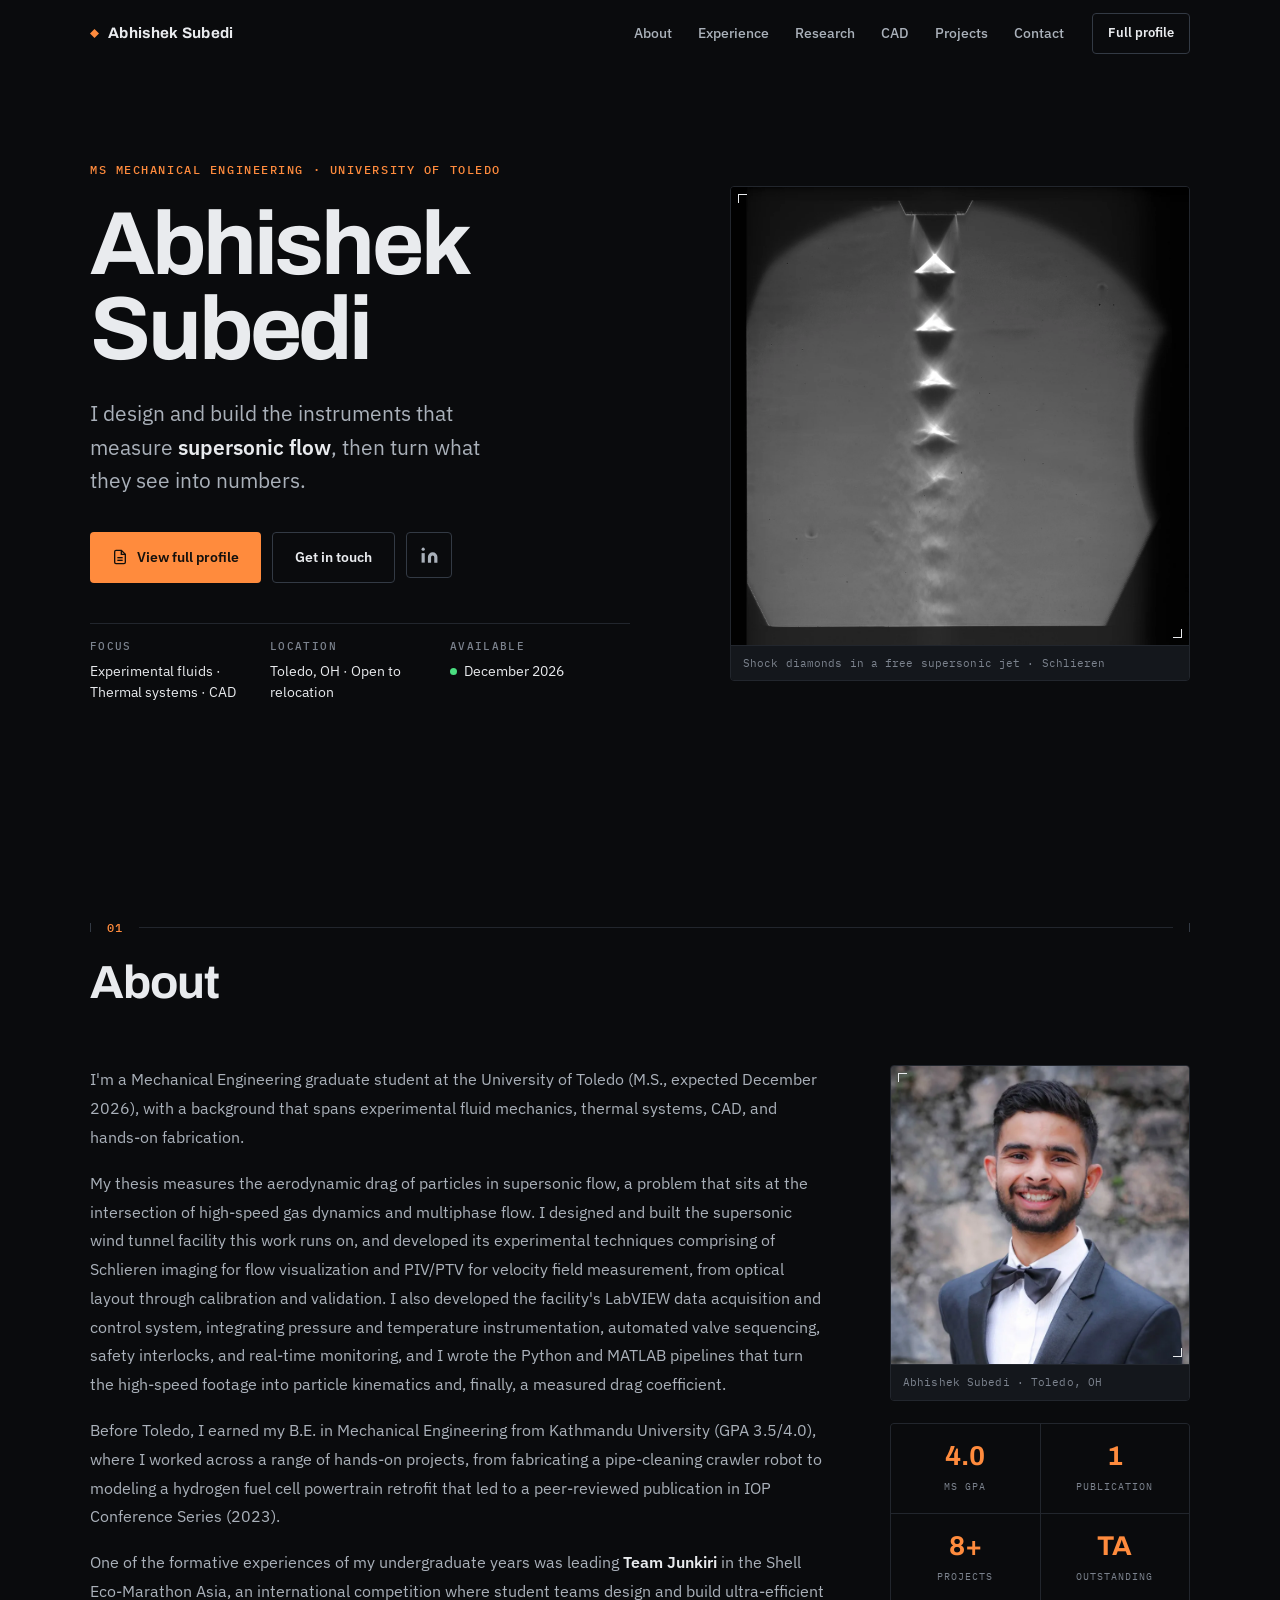
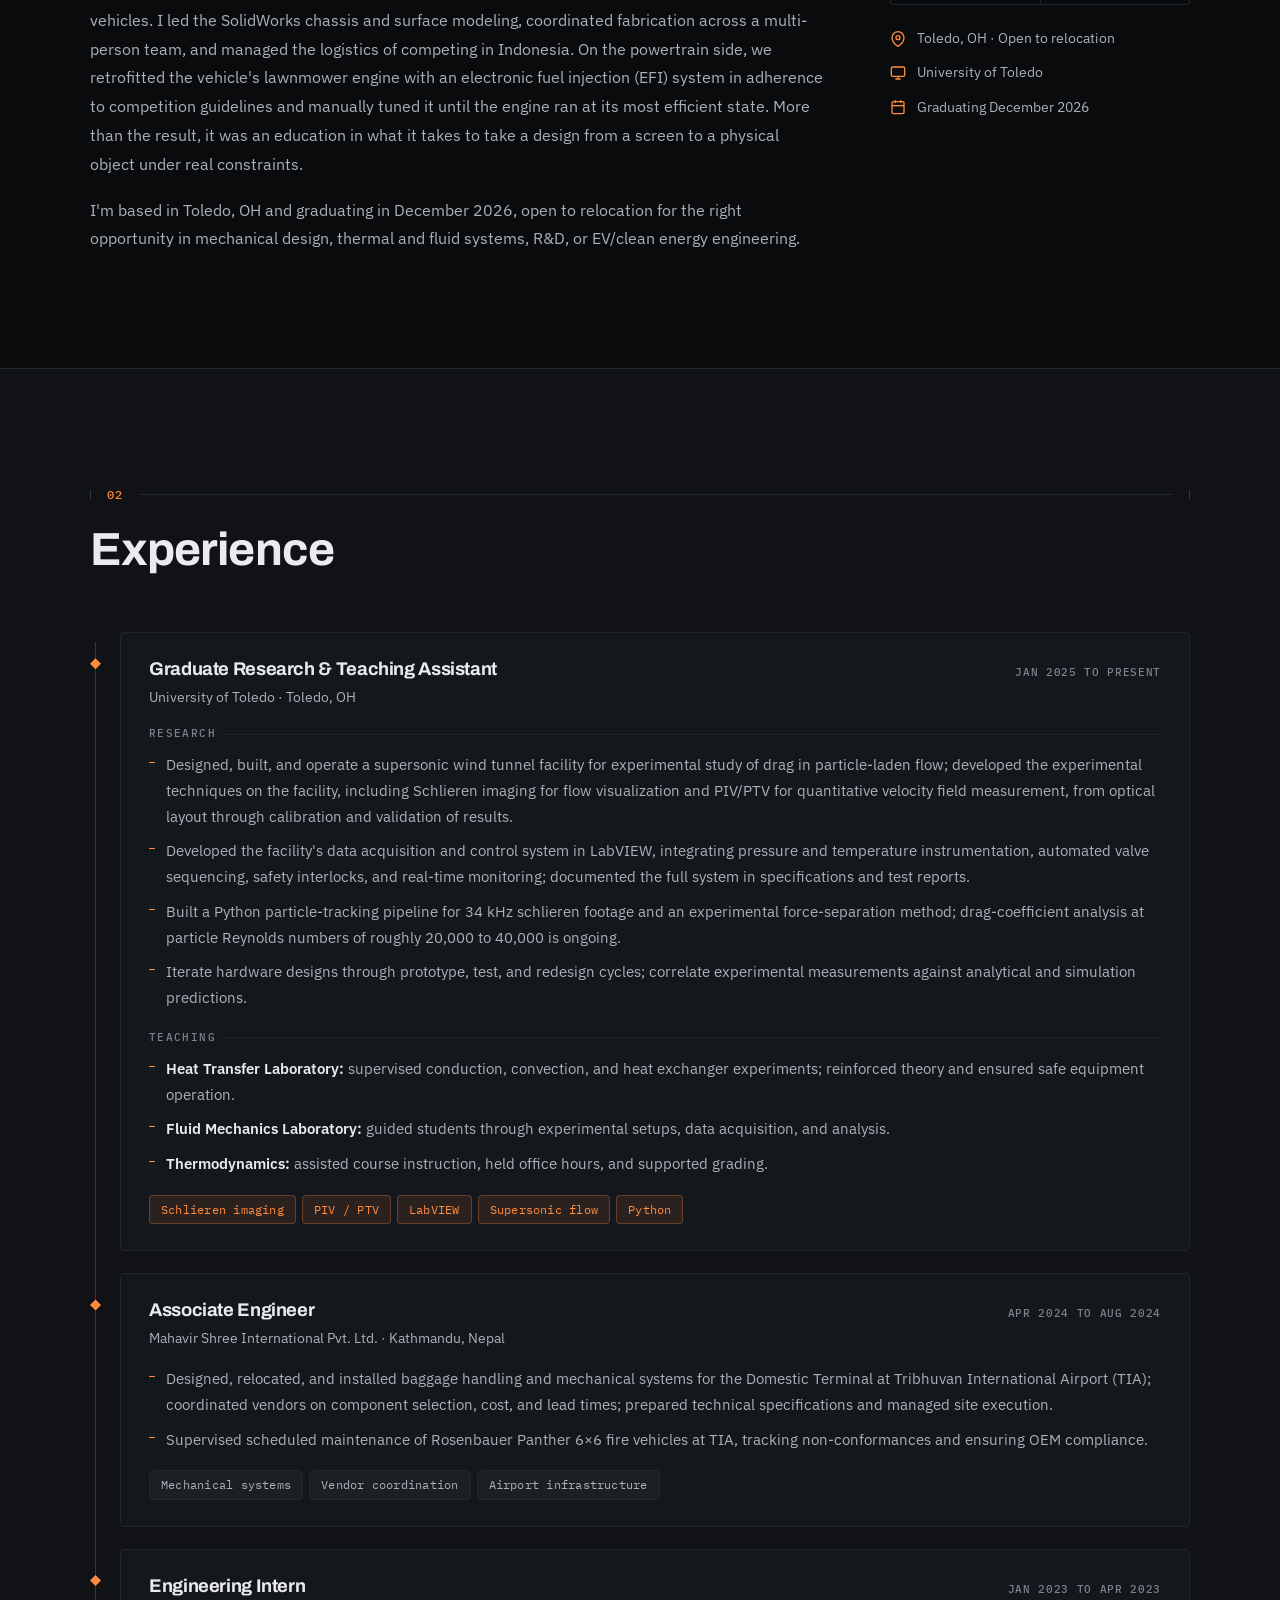
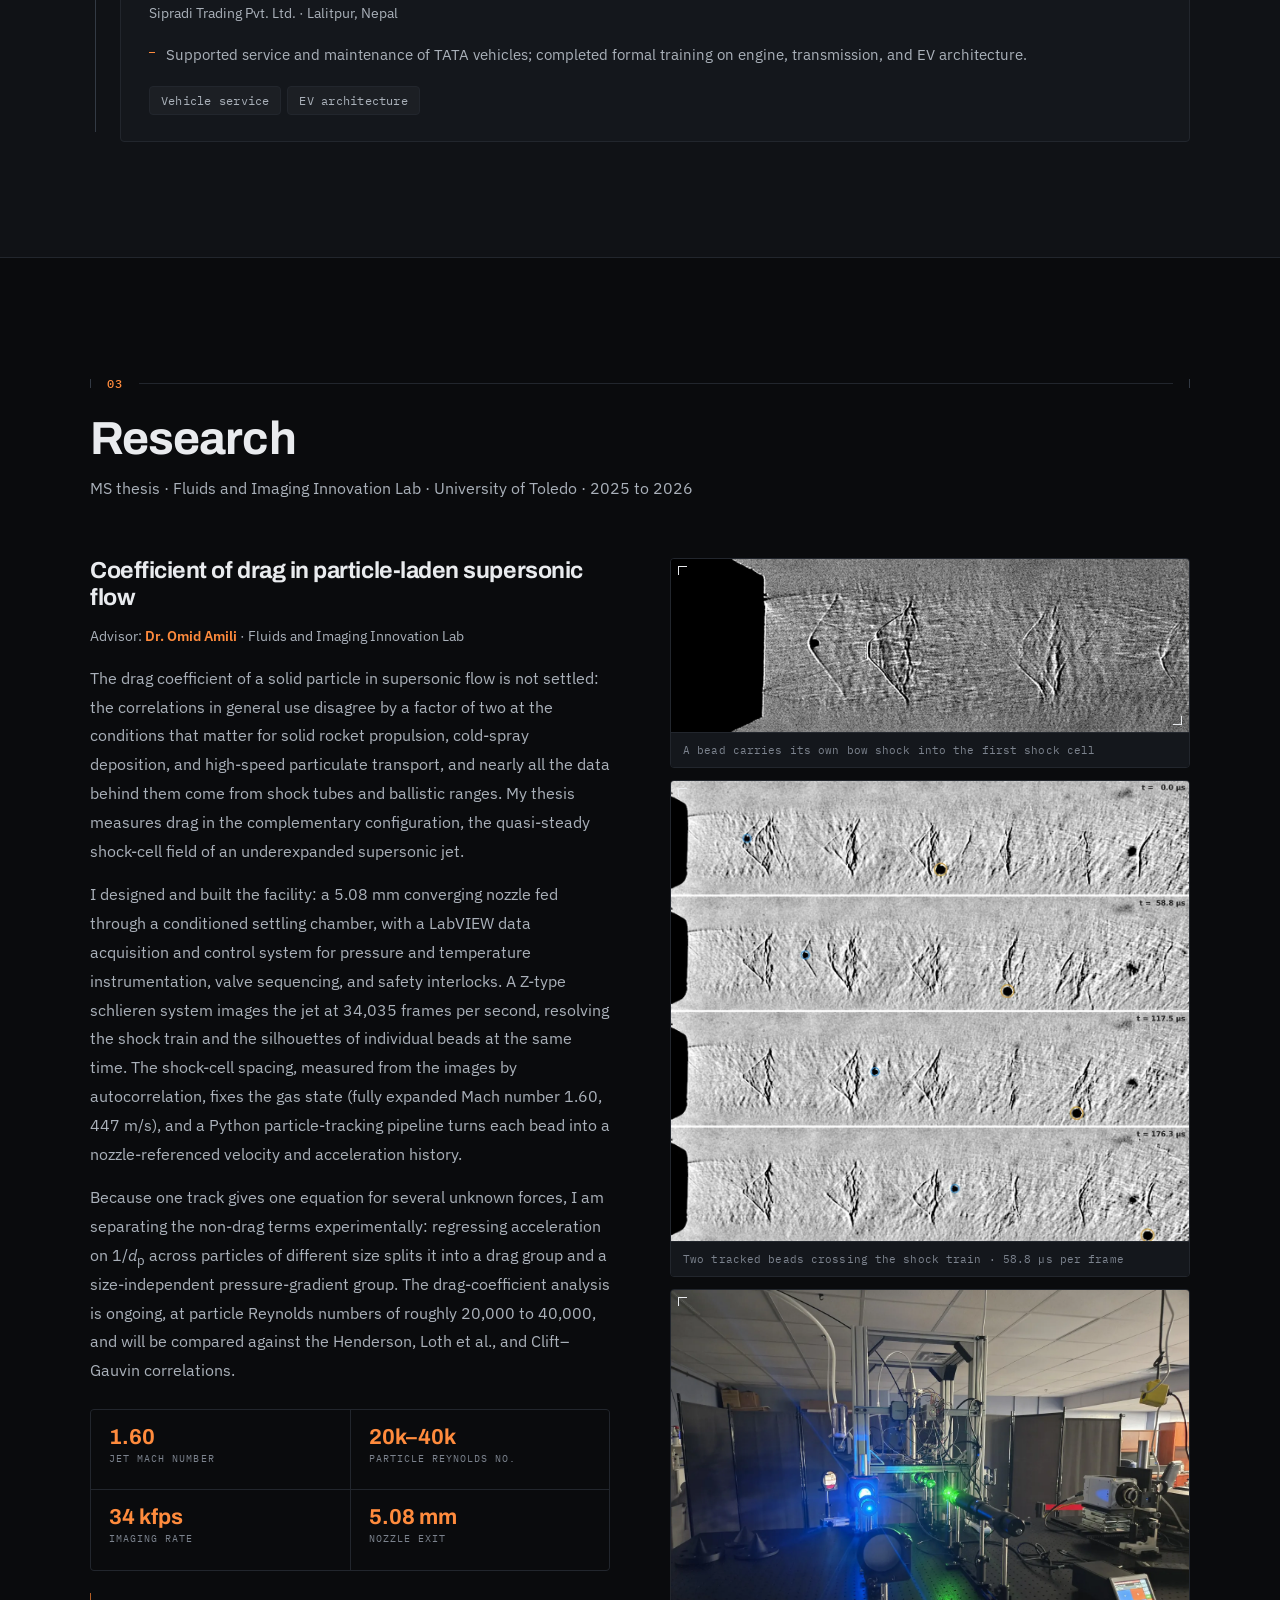
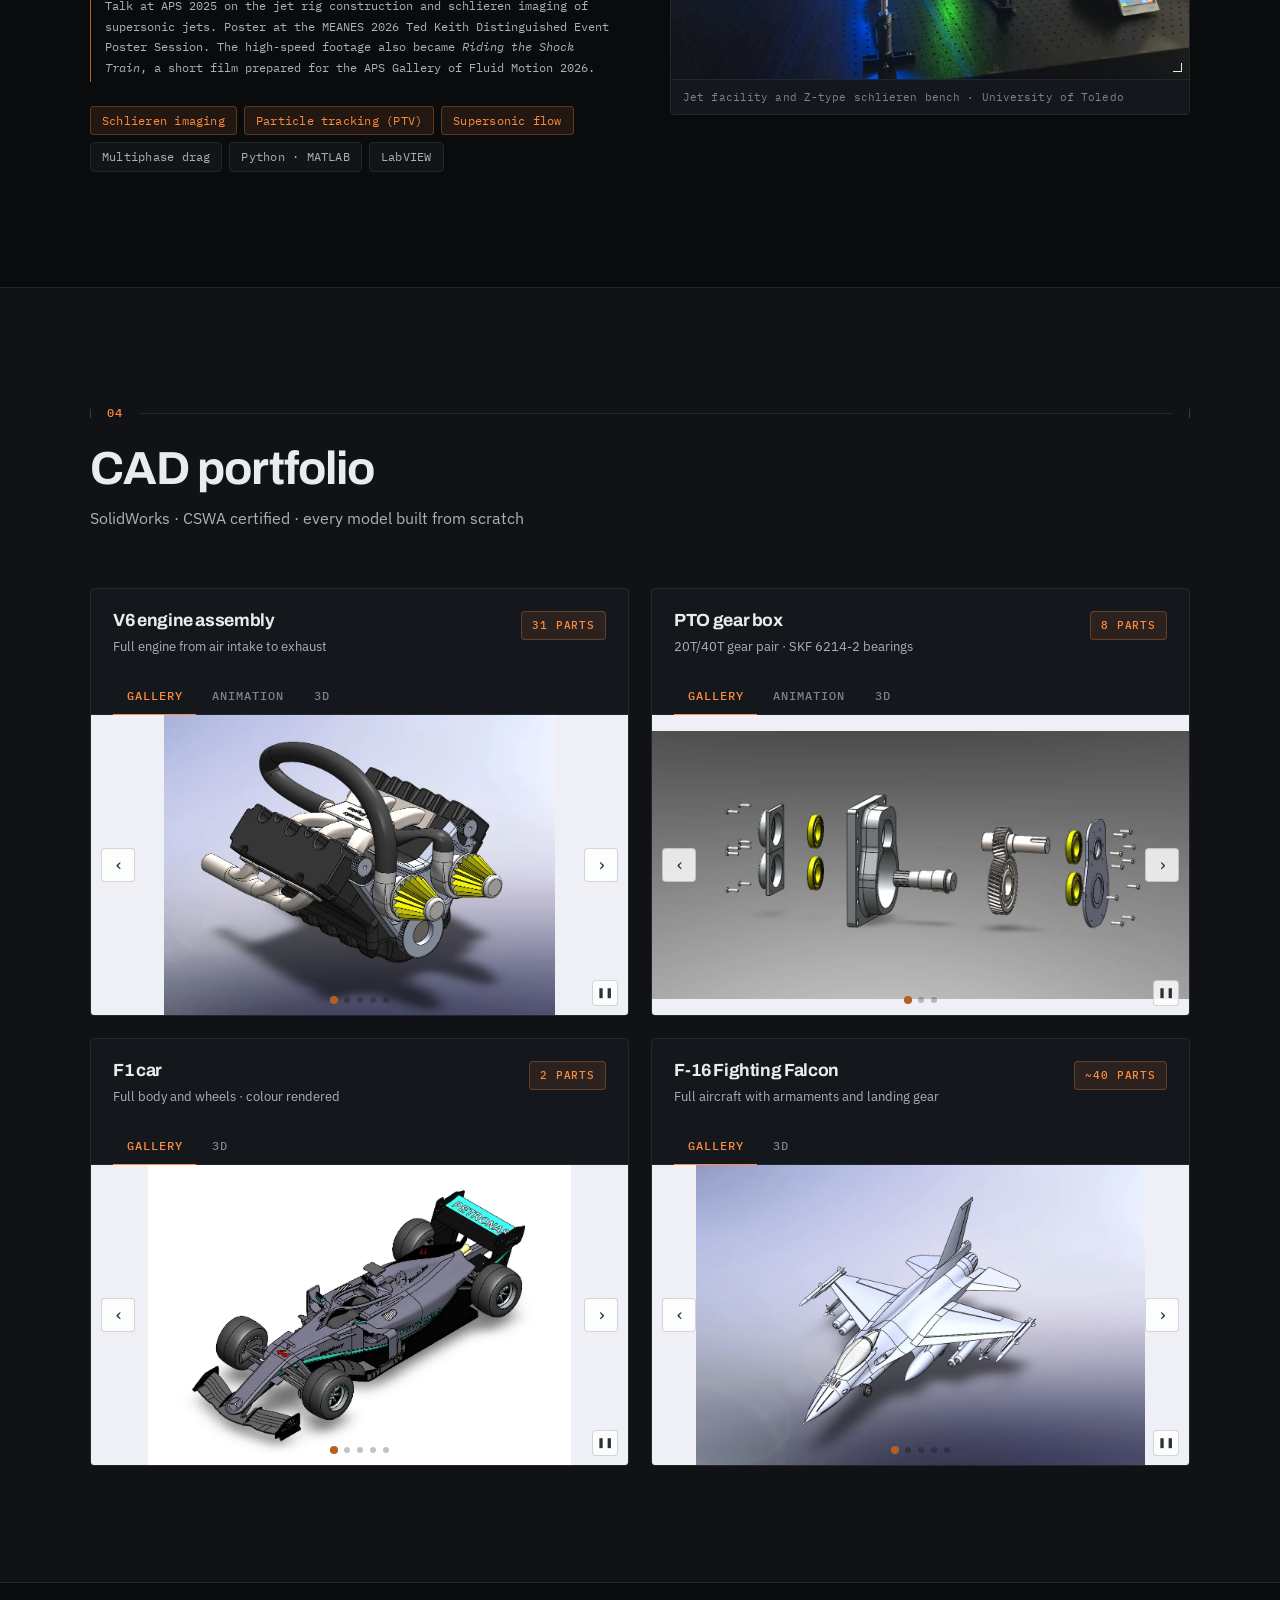
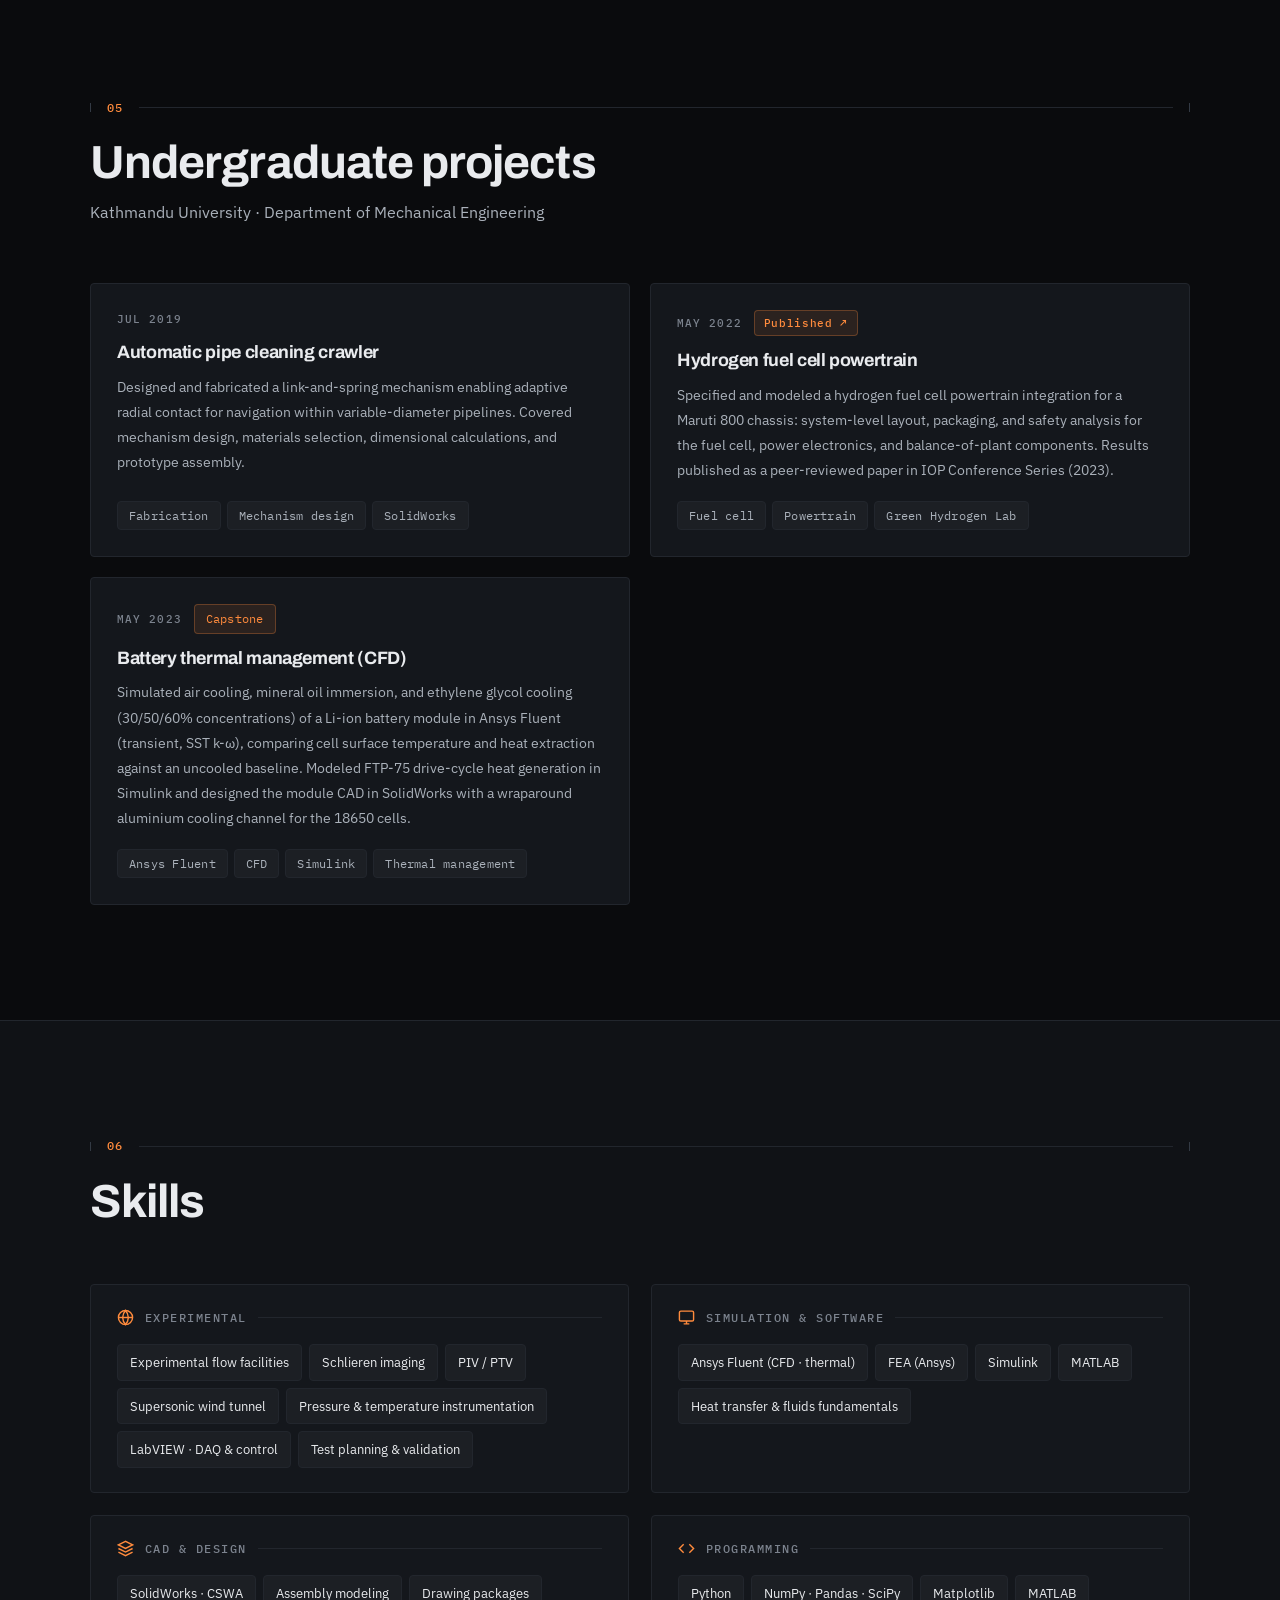
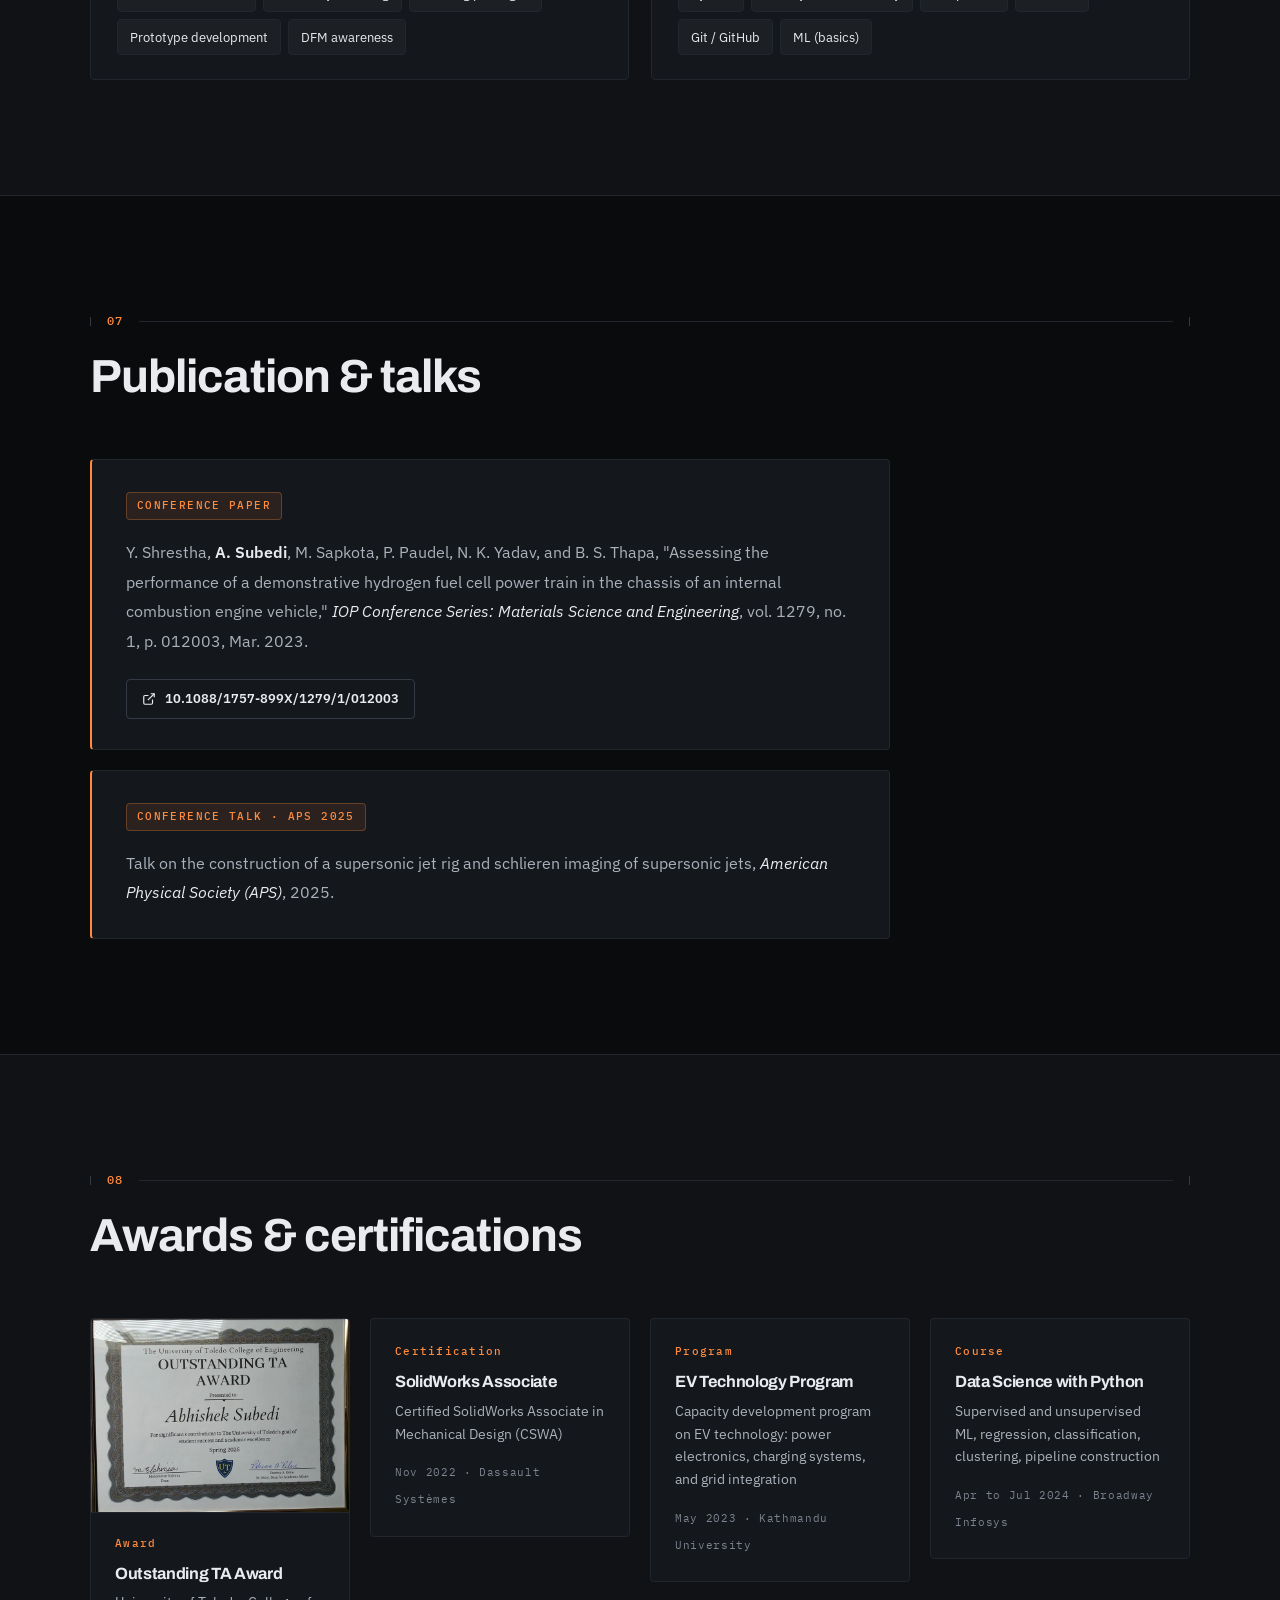
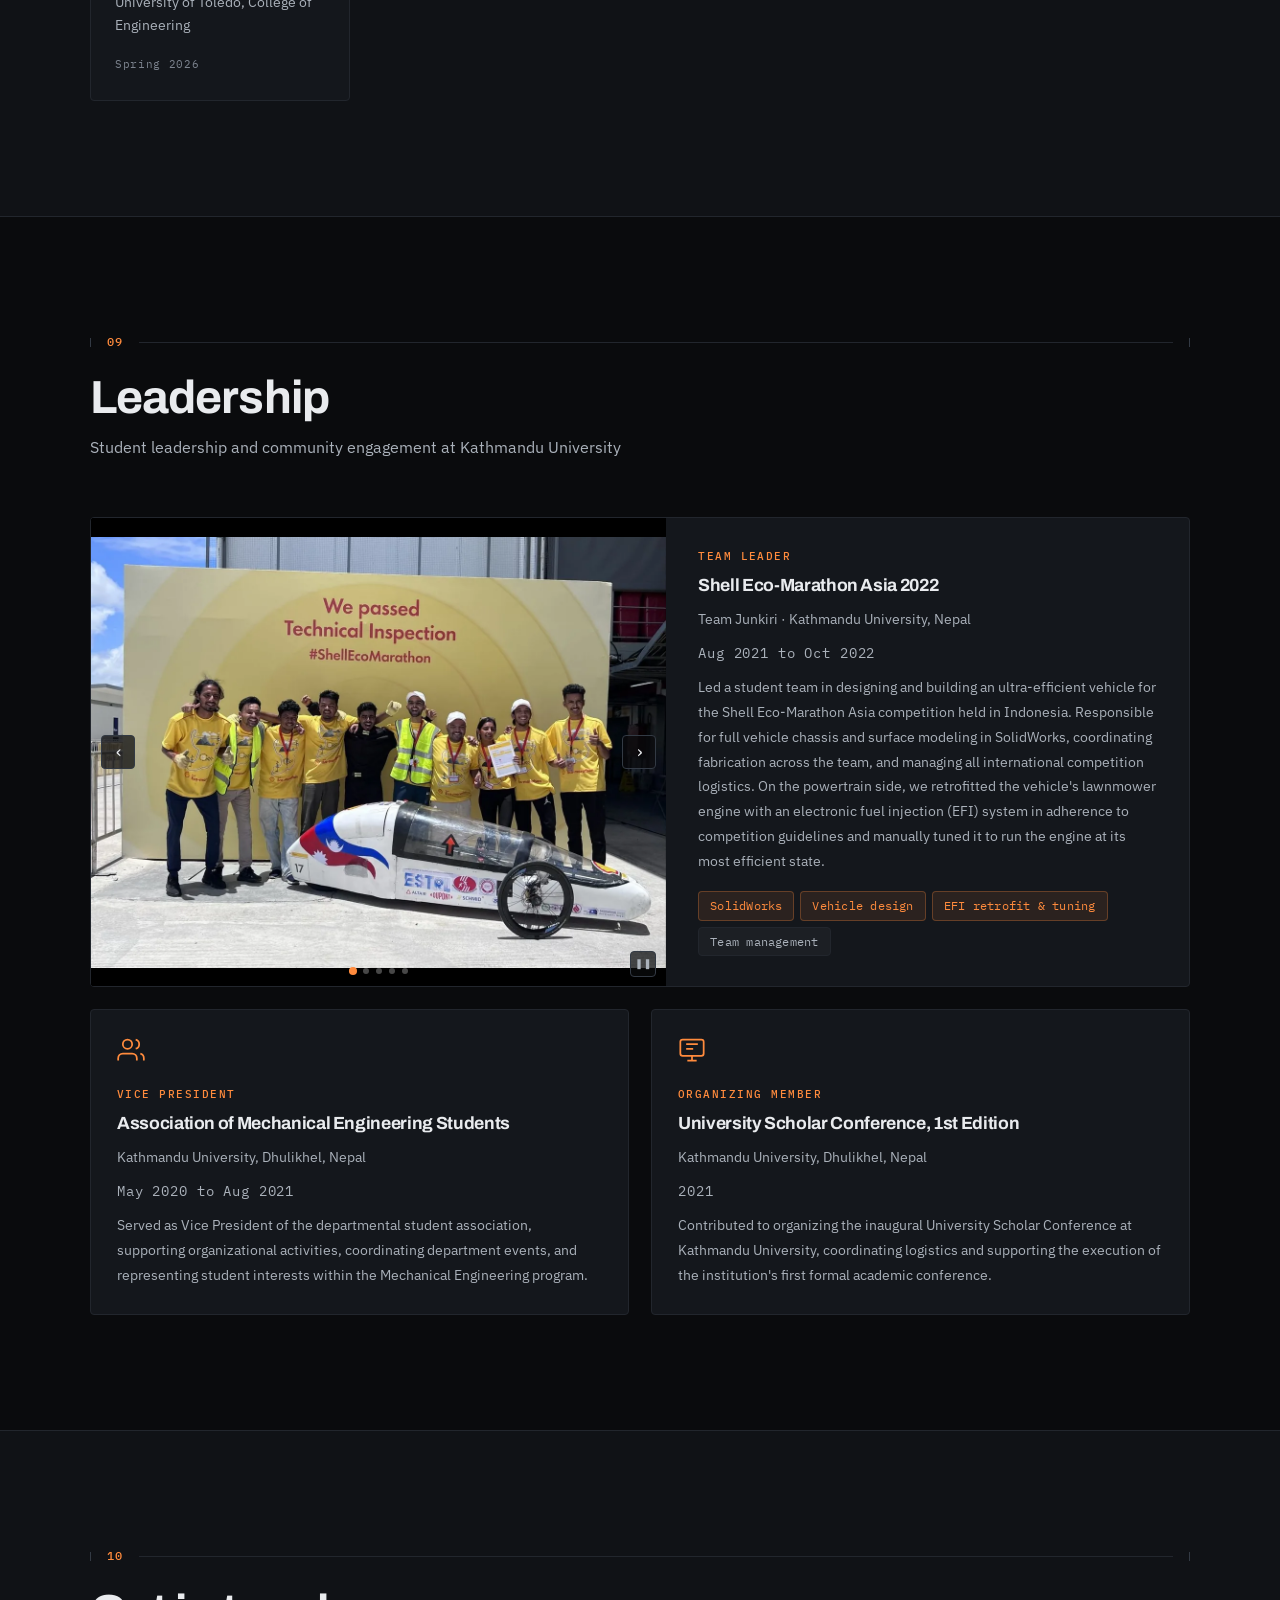
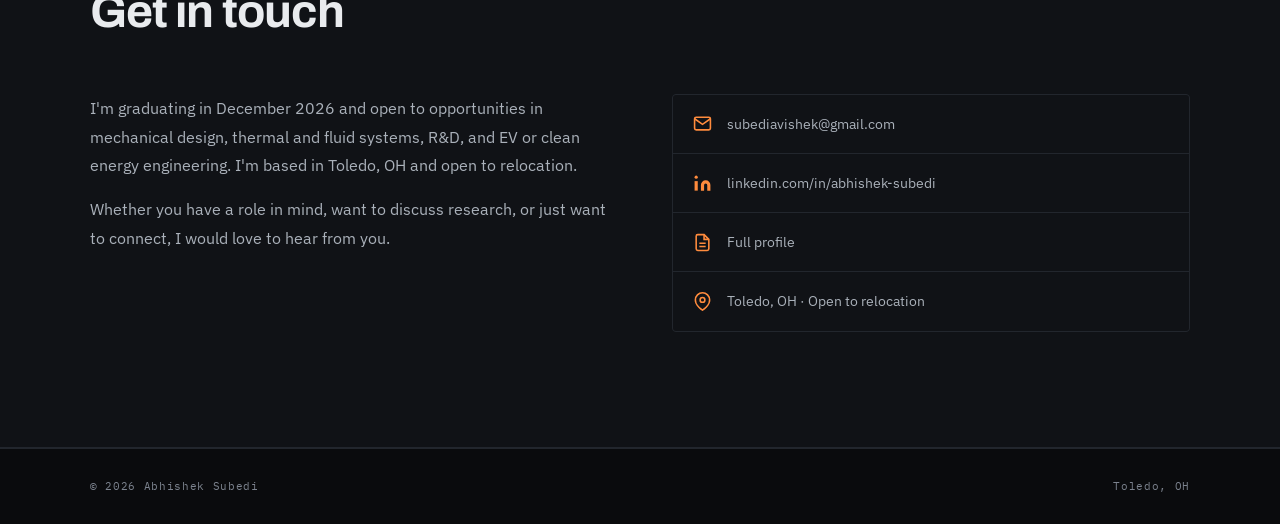
==== index.html @ bde3d34e "Drop figure numbers; mark drag analysis ongoing; add APS 2025 talk Remove the FIG. NN labels from ev" ====
<!DOCTYPE html>
<html lang="en">
<head>
  <meta charset="UTF-8">
  <meta name="viewport" content="width=device-width, initial-scale=1.0">
  <title>Abhishek Subedi | Mechanical Engineer</title>
  <meta name="description" content="Abhishek Subedi, Mechanical Engineer and MS candidate at the University of Toledo. Supersonic wind tunnel design, Schlieren imaging and PIV, thermal systems, and SolidWorks CAD.">
  <meta name="author" content="Abhishek Subedi">
  <link rel="canonical" href="https://abhisheksubedi.name.np/">
  <meta name="theme-color" content="#0a0b0d">

  <!-- Open Graph / social preview -->
  <meta property="og:type" content="profile">
  <meta property="og:site_name" content="Abhishek Subedi">
  <meta property="og:url" content="https://abhisheksubedi.name.np/">
  <meta property="og:title" content="Abhishek Subedi | Mechanical Engineer">
  <meta property="og:description" content="Supersonic wind tunnel design, Schlieren imaging and PIV, thermal systems, and SolidWorks CAD. MS Mechanical Engineering, University of Toledo, December 2026.">
  <meta property="og:image" content="https://abhisheksubedi.name.np/assets/images/og-card.jpg">
  <meta property="og:image:width" content="1200">
  <meta property="og:image:height" content="630">
  <meta property="og:image:alt" content="Abhishek Subedi, Mechanical Engineer. Schlieren photograph of shock diamonds in a supersonic jet.">
  <meta property="profile:first_name" content="Abhishek">
  <meta property="profile:last_name" content="Subedi">
  <meta name="twitter:card" content="summary_large_image">
  <meta name="twitter:title" content="Abhishek Subedi | Mechanical Engineer">
  <meta name="twitter:description" content="Supersonic wind tunnel design, Schlieren imaging and PIV, thermal systems, and SolidWorks CAD.">
  <meta name="twitter:image" content="https://abhisheksubedi.name.np/assets/images/og-card.jpg">

  <!-- Icons -->
  <link rel="icon" href="data:image/svg+xml,%3Csvg xmlns='http://www.w3.org/2000/svg' viewBox='0 0 32 32'%3E%3Crect width='32' height='32' fill='%230a0b0d'/%3E%3Cpath d='M16 5l6 6-6 6-6-6z' fill='%23ff8b3d'/%3E%3Cpath d='M16 18l4.5 4.5L16 27l-4.5-4.5z' fill='%23b35f26'/%3E%3C/svg%3E">
  <link rel="apple-touch-icon" href="assets/images/apple-touch-icon.png">

  <!-- Type: Archivo (display) · IBM Plex Sans (body) · IBM Plex Mono (data) -->
  <link rel="preconnect" href="https://fonts.googleapis.com">
  <link rel="preconnect" href="https://fonts.gstatic.com" crossorigin>
  <link href="https://fonts.googleapis.com/css2?family=Archivo:wght@600;700&family=IBM+Plex+Mono:wght@400;500&family=IBM+Plex+Sans:wght@400;500;600&display=swap" rel="stylesheet">

  <link rel="preload" as="image" href="assets/images/research/schlieren_2.webp" fetchpriority="high">
  <link rel="stylesheet" href="css/styles.css">

  <script type="importmap">
  {
    "imports": {
      "three": "./js/three/three.module.js",
      "three/addons/": "./js/three/addons/"
    }
  }
  </script>

  <script type="application/ld+json">
  {
    "@context": "https://schema.org",
    "@type": "Person",
    "name": "Abhishek Subedi",
    "url": "https://abhisheksubedi.name.np/",
    "image": "https://abhisheksubedi.name.np/assets/images/og-card.jpg",
    "jobTitle": "Mechanical Engineer",
    "email": "mailto:subediavishek@gmail.com",
    "address": { "@type": "PostalAddress", "addressLocality": "Toledo", "addressRegion": "OH", "addressCountry": "US" },
    "alumniOf": [
      { "@type": "CollegeOrUniversity", "name": "Kathmandu University" },
      { "@type": "CollegeOrUniversity", "name": "University of Toledo" }
    ],
    "worksFor": { "@type": "CollegeOrUniversity", "name": "University of Toledo" },
    "knowsAbout": ["Experimental Fluid Mechanics", "Schlieren Imaging", "Particle Image Velocimetry", "Supersonic Flow", "Thermal Systems", "Computational Fluid Dynamics", "SolidWorks", "LabVIEW"],
    "sameAs": ["https://linkedin.com/in/abhishek-subedi-073a36193", "https://doi.org/10.1088/1757-899X/1279/1/012003"]
  }
  </script>
</head>
<body>

<a class="skip-link" href="#main">Skip to content</a>

<!-- ─── NAVIGATION ─────────────────────────────────────────────────────── -->
<nav id="navbar">
  <div class="nav-inner">
    <a class="nav-brand" href="#hero">Abhishek Subedi</a>
    <div class="nav-links" id="nav-links">
      <a href="#about">About</a>
      <a href="#experience">Experience</a>
      <a href="#research">Research</a>
      <a href="#cad">CAD</a>
      <a href="#projects">Projects</a>
      <a href="#contact">Contact</a>
    </div>
    <a class="btn btn-outline btn-sm" href="assets/biodata.html" target="_blank" rel="noopener">Full profile</a>
    <button class="nav-toggle" id="nav-toggle" aria-label="Toggle menu" aria-expanded="false" aria-controls="nav-links">
      <span></span><span></span><span></span>
    </button>
  </div>
</nav>

<main id="main">

<!-- ─── HERO ──────────────────────────────────────────────────────────── -->
<section id="hero">
  <div class="hero-grid container">
    <div class="hero-copy">
      <p class="hero-eyebrow">MS Mechanical Engineering · University of Toledo</p>
      <h1 class="hero-name">Abhishek<br>Subedi</h1>
      <p class="hero-lede">I design and build the instruments that measure <strong>supersonic flow</strong>, then turn what they see into numbers.</p>

      <div class="hero-ctas">
        <a href="assets/biodata.html" class="btn btn-primary" target="_blank" rel="noopener">
          <svg width="16" height="16" viewBox="0 0 24 24" fill="none" stroke="currentColor" stroke-width="2" aria-hidden="true"><path d="M14 2H6a2 2 0 00-2 2v16a2 2 0 002 2h12a2 2 0 002-2V8z"/><polyline points="14 2 14 8 20 8"/><line x1="16" y1="13" x2="8" y2="13"/><line x1="16" y1="17" x2="8" y2="17"/></svg>
          View full profile
        </a>
        <a href="#contact" class="btn btn-outline">Get in touch</a>
        <a href="https://linkedin.com/in/abhishek-subedi-073a36193" class="btn btn-icon" target="_blank" rel="noopener" aria-label="LinkedIn profile">
          <svg width="19" height="19" viewBox="0 0 24 24" fill="currentColor" aria-hidden="true"><path d="M16 8a6 6 0 016 6v7h-4v-7a2 2 0 00-2-2 2 2 0 00-2 2v7h-4v-7a6 6 0 016-6z"/><rect x="2" y="9" width="4" height="12"/><circle cx="4" cy="4" r="2"/></svg>
        </a>
      </div>

      <!-- title block -->
      <dl class="hero-spec">
        <div>
          <dt>Focus</dt>
          <dd>Experimental fluids · Thermal systems · CAD</dd>
        </div>
        <div>
          <dt>Location</dt>
          <dd>Toledo, OH · Open to relocation</dd>
        </div>
        <div>
          <dt>Available</dt>
          <dd><span class="live-dot" aria-hidden="true"></span>December 2026</dd>
        </div>
      </dl>
    </div>

    <figure class="plate hero-plate">
      <div class="plate-img">
        <img src="assets/images/research/schlieren_2.webp" width="1500" height="1500"
             alt="Schlieren photograph of a free supersonic jet showing a vertical chain of shock diamonds."
             fetchpriority="high" decoding="async">
      </div>
      <figcaption class="plate-cap">
        <span class="plate-txt">Shock diamonds in a free supersonic jet · Schlieren</span>
      </figcaption>
    </figure>
  </div>
</section>

<!-- ─── ABOUT ──────────────────────────────────────────────────────────── -->
<section id="about" class="section">
  <div class="container">
    <header class="sec-head reveal">
      <div class="sec-rule"><span class="sec-idx">01</span><span class="sec-line"></span></div>
      <h2 class="sec-title">About</h2>
    </header>

    <div class="about-grid reveal">
      <div class="about-text">
        <p>I'm a Mechanical Engineering graduate student at the University of Toledo (M.S., expected December 2026), with a background that spans experimental fluid mechanics, thermal systems, CAD, and hands-on fabrication.</p>
        <p>My thesis measures the aerodynamic drag of particles in supersonic flow, a problem that sits at the intersection of high-speed gas dynamics and multiphase flow. I designed and built the supersonic wind tunnel facility this work runs on, and developed its experimental techniques comprising of Schlieren imaging for flow visualization and PIV/PTV for velocity field measurement, from optical layout through calibration and validation. I also developed the facility's LabVIEW data acquisition and control system, integrating pressure and temperature instrumentation, automated valve sequencing, safety interlocks, and real-time monitoring, and I wrote the Python and MATLAB pipelines that turn the high-speed footage into particle kinematics and, finally, a measured drag coefficient.</p>
        <p>Before Toledo, I earned my B.E. in Mechanical Engineering from Kathmandu University (GPA 3.5/4.0), where I worked across a range of hands-on projects, from fabricating a pipe-cleaning crawler robot to modeling a hydrogen fuel cell powertrain retrofit that led to a peer-reviewed publication in IOP Conference Series (2023).</p>
        <p>One of the formative experiences of my undergraduate years was leading <strong>Team Junkiri</strong> in the Shell Eco-Marathon Asia, an international competition where student teams design and build ultra-efficient vehicles. I led the SolidWorks chassis and surface modeling, coordinated fabrication across a multi-person team, and managed the logistics of competing in Indonesia. On the powertrain side, we retrofitted the vehicle's lawnmower engine with an electronic fuel injection (EFI) system in adherence to competition guidelines and manually tuned it until the engine ran at its most efficient state. More than the result, it was an education in what it takes to take a design from a screen to a physical object under real constraints.</p>
        <p>I'm based in Toledo, OH and graduating in December 2026, open to relocation for the right opportunity in mechanical design, thermal and fluid systems, R&D, or EV/clean energy engineering.</p>
      </div>

      <div class="about-sidebar">
        <figure class="plate about-portrait">
          <div class="plate-img">
            <img src="assets/images/headshot.webp" width="700" height="700" alt="Portrait of Abhishek Subedi" loading="lazy" decoding="async">
          </div>
          <figcaption class="plate-cap">
            <span class="plate-txt">Abhishek Subedi · Toledo, OH</span>
          </figcaption>
        </figure>

        <div>
          <div class="stat-grid">
            <div class="stat-card"><span class="stat-num">4.0</span><span class="stat-label">MS GPA</span></div>
            <div class="stat-card"><span class="stat-num">1</span><span class="stat-label">Publication</span></div>
            <div class="stat-card"><span class="stat-num">8+</span><span class="stat-label">Projects</span></div>
            <div class="stat-card"><span class="stat-num">TA</span><span class="stat-label">Outstanding</span></div>
          </div>
          <div class="about-info">
            <div class="info-row">
              <svg width="16" height="16" viewBox="0 0 24 24" fill="none" stroke="currentColor" stroke-width="2" aria-hidden="true"><path d="M21 10c0 7-9 13-9 13s-9-6-9-13a9 9 0 0118 0z"/><circle cx="12" cy="10" r="3"/></svg>
              Toledo, OH · Open to relocation
            </div>
            <div class="info-row">
              <svg width="16" height="16" viewBox="0 0 24 24" fill="none" stroke="currentColor" stroke-width="2" aria-hidden="true"><rect x="2" y="3" width="20" height="14" rx="2"/><path d="M8 21h8M12 17v4"/></svg>
              University of Toledo
            </div>
            <div class="info-row">
              <svg width="16" height="16" viewBox="0 0 24 24" fill="none" stroke="currentColor" stroke-width="2" aria-hidden="true"><rect x="3" y="4" width="18" height="18" rx="2"/><line x1="16" y1="2" x2="16" y2="6"/><line x1="8" y1="2" x2="8" y2="6"/><line x1="3" y1="10" x2="21" y2="10"/></svg>
              Graduating December 2026
            </div>
          </div>
        </div>
      </div>
    </div>
  </div>
</section>

<!-- ─── EXPERIENCE ────────────────────────────────────────────────────── -->
<section id="experience" class="section section-raised">
  <div class="container">
    <header class="sec-head reveal">
      <div class="sec-rule"><span class="sec-idx">02</span><span class="sec-line"></span></div>
      <h2 class="sec-title">Experience</h2>
    </header>

    <div class="timeline reveal">

      <div class="timeline-item">
        <div class="timeline-marker" aria-hidden="true"></div>
        <div class="timeline-card">
          <div class="exp-header">
            <div>
              <h3>Graduate Research &amp; Teaching Assistant</h3>
              <p class="exp-org">University of Toledo · Toledo, OH</p>
            </div>
            <span class="exp-date">Jan 2025 to Present</span>
          </div>
          <p class="exp-type">Research</p>
          <ul class="exp-list">
            <li>Designed, built, and operate a supersonic wind tunnel facility for experimental study of drag in particle-laden flow; developed the experimental techniques on the facility, including Schlieren imaging for flow visualization and PIV/PTV for quantitative velocity field measurement, from optical layout through calibration and validation of results.</li>
            <li>Developed the facility's data acquisition and control system in LabVIEW, integrating pressure and temperature instrumentation, automated valve sequencing, safety interlocks, and real-time monitoring; documented the full system in specifications and test reports.</li>
            <li>Built a Python particle-tracking pipeline for 34&nbsp;kHz schlieren footage and an experimental force-separation method; drag-coefficient analysis at particle Reynolds numbers of roughly 20,000 to 40,000 is ongoing.</li>
            <li>Iterate hardware designs through prototype, test, and redesign cycles; correlate experimental measurements against analytical and simulation predictions.</li>
          </ul>
          <p class="exp-type">Teaching</p>
          <ul class="exp-list">
            <li><strong>Heat Transfer Laboratory:</strong> supervised conduction, convection, and heat exchanger experiments; reinforced theory and ensured safe equipment operation.</li>
            <li><strong>Fluid Mechanics Laboratory:</strong> guided students through experimental setups, data acquisition, and analysis.</li>
            <li><strong>Thermodynamics:</strong> assisted course instruction, held office hours, and supported grading.</li>
          </ul>
          <div class="exp-tags">
            <span class="tag tag-signal">Schlieren imaging</span>
            <span class="tag tag-signal">PIV / PTV</span>
            <span class="tag tag-signal">LabVIEW</span>
            <span class="tag tag-signal">Supersonic flow</span>
            <span class="tag tag-signal">Python</span>
          </div>
        </div>
      </div>

      <div class="timeline-item">
        <div class="timeline-marker" aria-hidden="true"></div>
        <div class="timeline-card">
          <div class="exp-header">
            <div>
              <h3>Associate Engineer</h3>
              <p class="exp-org">Mahavir Shree International Pvt. Ltd. · Kathmandu, Nepal</p>
            </div>
            <span class="exp-date">Apr 2024 to Aug 2024</span>
          </div>
          <ul class="exp-list">
            <li>Designed, relocated, and installed baggage handling and mechanical systems for the Domestic Terminal at Tribhuvan International Airport (TIA); coordinated vendors on component selection, cost, and lead times; prepared technical specifications and managed site execution.</li>
            <li>Supervised scheduled maintenance of Rosenbauer Panther 6×6 fire vehicles at TIA, tracking non-conformances and ensuring OEM compliance.</li>
          </ul>
          <div class="exp-tags">
            <span class="tag">Mechanical systems</span>
            <span class="tag">Vendor coordination</span>
            <span class="tag">Airport infrastructure</span>
          </div>
        </div>
      </div>

      <div class="timeline-item">
        <div class="timeline-marker" aria-hidden="true"></div>
        <div class="timeline-card">
          <div class="exp-header">
            <div>
              <h3>Engineering Intern</h3>
              <p class="exp-org">Sipradi Trading Pvt. Ltd. · Lalitpur, Nepal</p>
            </div>
            <span class="exp-date">Jan 2023 to Apr 2023</span>
          </div>
          <ul class="exp-list">
            <li>Supported service and maintenance of TATA vehicles; completed formal training on engine, transmission, and EV architecture.</li>
          </ul>
          <div class="exp-tags">
            <span class="tag">Vehicle service</span>
            <span class="tag">EV architecture</span>
          </div>
        </div>
      </div>

    </div>
  </div>
</section>

<!-- ─── RESEARCH ──────────────────────────────────────────────────────── -->
<section id="research" class="section">
  <div class="container">
    <header class="sec-head reveal">
      <div class="sec-rule"><span class="sec-idx">03</span><span class="sec-line"></span></div>
      <h2 class="sec-title">Research</h2>
      <p class="sec-sub">MS thesis · Fluids and Imaging Innovation Lab · University of Toledo · 2025 to 2026</p>
    </header>

    <div class="research-layout reveal">
      <div class="research-desc">
        <h3>Coefficient of drag in particle-laden supersonic flow</h3>
        <p class="research-advisor">Advisor: <strong>Dr. Omid Amili</strong> · Fluids and Imaging Innovation Lab</p>
        <p>The drag coefficient of a solid particle in supersonic flow is not settled: the correlations in general use disagree by a factor of two at the conditions that matter for solid rocket propulsion, cold-spray deposition, and high-speed particulate transport, and nearly all the data behind them come from shock tubes and ballistic ranges. My thesis measures drag in the complementary configuration, the quasi-steady shock-cell field of an underexpanded supersonic jet.</p>
        <p>I designed and built the facility: a 5.08&nbsp;mm converging nozzle fed through a conditioned settling chamber, with a LabVIEW data acquisition and control system for pressure and temperature instrumentation, valve sequencing, and safety interlocks. A Z-type schlieren system images the jet at 34,035 frames per second, resolving the shock train and the silhouettes of individual beads at the same time. The shock-cell spacing, measured from the images by autocorrelation, fixes the gas state (fully expanded Mach number 1.60, 447&nbsp;m/s), and a Python particle-tracking pipeline turns each bead into a nozzle-referenced velocity and acceleration history.</p>
        <p>Because one track gives one equation for several unknown forces, I am separating the non-drag terms experimentally: regressing acceleration on 1/<i>d</i><sub>p</sub> across particles of different size splits it into a drag group and a size-independent pressure-gradient group. The drag-coefficient analysis is ongoing, at particle Reynolds numbers of roughly 20,000 to 40,000, and will be compared against the Henderson, Loth et al., and Clift–Gauvin correlations.</p>

        <dl class="result-grid">
          <div class="stat-card"><dt class="stat-label">Jet Mach number</dt><dd class="stat-num">1.60</dd></div>
          <div class="stat-card"><dt class="stat-label">Particle Reynolds no.</dt><dd class="stat-num">20k–40k</dd></div>
          <div class="stat-card"><dt class="stat-label">Imaging rate</dt><dd class="stat-num">34 kfps</dd></div>
          <div class="stat-card"><dt class="stat-label">Nozzle exit</dt><dd class="stat-num">5.08 mm</dd></div>
        </dl>

        <p class="research-note">Talk at APS 2025 on the jet rig construction and schlieren imaging of supersonic jets. Poster at the MEANES 2026 Ted Keith Distinguished Event Poster Session. The high-speed footage also became <em>Riding the Shock Train</em>, a short film prepared for the APS Gallery of Fluid Motion 2026.</p>
        <div class="method-tags">
          <span class="tag tag-signal">Schlieren imaging</span>
          <span class="tag tag-signal">Particle tracking (PTV)</span>
          <span class="tag tag-signal">Supersonic flow</span>
          <span class="tag">Multiphase drag</span>
          <span class="tag">Python · MATLAB</span>
          <span class="tag">LabVIEW</span>
        </div>
      </div>

      <div class="research-visuals">
        <figure class="plate bow-plate">
          <div class="plate-img">
            <img src="assets/images/research/bow_shock.webp" width="1500" height="500" alt="Schlieren image of a single bead leaving the nozzle with its own bow shock, just upstream of the first shock cell of a supersonic jet" loading="lazy" decoding="async">
          </div>
          <figcaption class="plate-cap"><span class="plate-txt">A bead carries its own bow shock into the first shock cell</span></figcaption>
        </figure>
        <figure class="plate tracks-plate">
          <div class="plate-img">
            <img src="assets/images/research/particle_tracks.webp" width="1200" height="1064" alt="Four schlieren frames 58.8 microseconds apart showing two tracked particles, circled in blue and orange, moving downstream through the shock-diamond train" loading="lazy" decoding="async">
          </div>
          <figcaption class="plate-cap"><span class="plate-txt">Two tracked beads crossing the shock train · 58.8 µs per frame</span></figcaption>
        </figure>
        <figure class="plate rig-plate">
          <div class="plate-img">
            <img src="assets/images/research/optics_bench.webp" width="1400" height="1050" alt="Supersonic jet facility and Z-type schlieren optics on an optical table, with the high-speed camera on the right" loading="lazy" decoding="async">
          </div>
          <figcaption class="plate-cap"><span class="plate-txt">Jet facility and Z-type schlieren bench · University of Toledo</span></figcaption>
        </figure>
      </div>
    </div>
  </div>
</section>

<!-- ─── CAD PORTFOLIO ─────────────────────────────────────────────────── -->
<section id="cad" class="section section-raised">
  <div class="container">
    <header class="sec-head reveal">
      <div class="sec-rule"><span class="sec-idx">04</span><span class="sec-line"></span></div>
      <h2 class="sec-title">CAD portfolio</h2>
      <p class="sec-sub">SolidWorks · CSWA certified · every model built from scratch</p>
    </header>

    <div class="cad-grid reveal">

      <!-- V6 Engine -->
      <div class="cad-card" data-model="assets/models/v6_engine.STL" data-model-name="V6 Engine Assembly.SLDASM">
        <div class="cad-card-header">
          <div>
            <h3>V6 engine assembly</h3>
            <p>Full engine from air intake to exhaust</p>
          </div>
          <span class="part-count">31 parts</span>
        </div>
        <div class="tab-nav" role="tablist" aria-label="V6 engine views">
          <button class="tab-btn" role="tab" aria-selected="true"  data-tab="gallery">Gallery</button>
          <button class="tab-btn" role="tab" aria-selected="false" data-tab="video">Animation</button>
          <button class="tab-btn" role="tab" aria-selected="false" data-tab="3d">3D</button>
        </div>
        <div class="tab-content">
          <div class="tab-panel active" role="tabpanel" data-panel="gallery">
            <div class="img-slider">
              <div class="slides-wrap">
                <img class="slide active" src="assets/images/cad/v6_1.webp" width="1022" height="785" alt="V6 engine assembly, full view" loading="lazy" decoding="async">
                <img class="slide" src="assets/images/cad/v6_2.webp" width="1200" height="808" alt="V6 engine assembly, detail" loading="lazy" decoding="async">
                <img class="slide" src="assets/images/cad/v6_3.webp" width="1031" height="818" alt="V6 engine assembly, cross section" loading="lazy" decoding="async">
                <img class="slide" src="assets/images/cad/v6_4.webp" width="992" height="765" alt="V6 piston assembly" loading="lazy" decoding="async">
                <img class="slide" src="assets/images/cad/v6_5.webp" width="843" height="757" alt="V6 turbo housing" loading="lazy" decoding="async">
              </div>
              <button class="slide-prev" aria-label="Previous image">&#8249;</button>
              <button class="slide-next" aria-label="Next image">&#8250;</button>
              <div class="slide-dots"></div>
            </div>
          </div>
          <div class="tab-panel" role="tabpanel" data-panel="video">
            <div class="video-wrap">
              <video src="assets/videos/v6_engine.mp4" controls loop muted playsinline preload="none"></video>
            </div>
          </div>
          <div class="tab-panel" role="tabpanel" data-panel="3d">
            <div class="viewer-wrap">
              <div class="viewer-canvas"></div>
              <div class="viewer-loading"><div class="spinner"></div><span class="loading-pct">Loading</span></div>
              <div class="viewer-error">Model could not be loaded.</div>
              <span class="viewer-hint">Drag to orbit</span>
              <div class="viewer-controls">
                <button class="ctrl-btn" data-action="reset" title="Reset view" aria-label="Reset view">↺</button>
                <button class="ctrl-btn" data-action="wireframe" title="Toggle wireframe" aria-label="Toggle wireframe">⊞</button>
              </div>
            </div>
          </div>
        </div>
      </div>

      <!-- PTO Gear Box -->
      <div class="cad-card" data-model="assets/models/pto_gearbox.STL" data-model-name="PTO Gear Box Assembly.SLDASM">
        <div class="cad-card-header">
          <div>
            <h3>PTO gear box</h3>
            <p>20T/40T gear pair · SKF 6214-2 bearings</p>
          </div>
          <span class="part-count">8 parts</span>
        </div>
        <div class="tab-nav" role="tablist" aria-label="PTO gear box views">
          <button class="tab-btn" role="tab" aria-selected="true"  data-tab="gallery">Gallery</button>
          <button class="tab-btn" role="tab" aria-selected="false" data-tab="video">Animation</button>
          <button class="tab-btn" role="tab" aria-selected="false" data-tab="3d">3D</button>
        </div>
        <div class="tab-content">
          <div class="tab-panel active" role="tabpanel" data-panel="gallery">
            <div class="img-slider">
              <div class="slides-wrap">
                <img class="slide active" src="assets/images/cad/pto_1.webp" width="1200" height="598" alt="PTO gear box assembly" loading="lazy" decoding="async">
                <img class="slide" src="assets/images/cad/pto_2.webp" width="1200" height="797" alt="PTO gear box, exploded view" loading="lazy" decoding="async">
                <img class="slide" src="assets/images/cad/pto_3.webp" width="1200" height="720" alt="PTO gear box, cross section" loading="lazy" decoding="async">
              </div>
              <button class="slide-prev" aria-label="Previous image">&#8249;</button>
              <button class="slide-next" aria-label="Next image">&#8250;</button>
              <div class="slide-dots"></div>
            </div>
          </div>
          <div class="tab-panel" role="tabpanel" data-panel="video">
            <div class="video-wrap">
              <video src="assets/videos/pto_gearbox.mp4" controls loop muted playsinline preload="none"></video>
            </div>
          </div>
          <div class="tab-panel" role="tabpanel" data-panel="3d">
            <div class="viewer-wrap">
              <div class="viewer-canvas"></div>
              <div class="viewer-loading"><div class="spinner"></div><span class="loading-pct">Loading</span></div>
              <div class="viewer-error">Model could not be loaded.</div>
              <span class="viewer-hint">Drag to orbit</span>
              <div class="viewer-controls">
                <button class="ctrl-btn" data-action="reset" title="Reset view" aria-label="Reset view">↺</button>
                <button class="ctrl-btn" data-action="wireframe" title="Toggle wireframe" aria-label="Toggle wireframe">⊞</button>
              </div>
            </div>
          </div>
        </div>
      </div>

      <!-- F1 Car -->
      <div class="cad-card" data-model="assets/models/f1_car.STL" data-model-name="F1 Assembly.SLDASM">
        <div class="cad-card-header">
          <div>
            <h3>F1 car</h3>
            <p>Full body and wheels · colour rendered</p>
          </div>
          <span class="part-count">2 parts</span>
        </div>
        <div class="tab-nav" role="tablist" aria-label="F1 car views">
          <button class="tab-btn" role="tab" aria-selected="true"  data-tab="gallery">Gallery</button>
          <button class="tab-btn" role="tab" aria-selected="false" data-tab="3d">3D</button>
        </div>
        <div class="tab-content">
          <div class="tab-panel active" role="tabpanel" data-panel="gallery">
            <div class="img-slider">
              <div class="slides-wrap">
                <img class="slide active" src="assets/images/cad/f1_1.webp" width="1105" height="783" alt="F1 car, isometric view" loading="lazy" decoding="async">
                <img class="slide" src="assets/images/cad/f1_2.webp" width="1200" height="733" alt="F1 car, opposite isometric view" loading="lazy" decoding="async">
                <img class="slide" src="assets/images/cad/f1_3.webp" width="1200" height="512" alt="F1 car, side view" loading="lazy" decoding="async">
                <img class="slide" src="assets/images/cad/f1_4.webp" width="1200" height="719" alt="F1 car, front view" loading="lazy" decoding="async">
                <img class="slide" src="assets/images/cad/f1_5.webp" width="733" height="885" alt="F1 car, top view" loading="lazy" decoding="async">
              </div>
              <button class="slide-prev" aria-label="Previous image">&#8249;</button>
              <button class="slide-next" aria-label="Next image">&#8250;</button>
              <div class="slide-dots"></div>
            </div>
          </div>
          <div class="tab-panel" role="tabpanel" data-panel="3d">
            <div class="viewer-wrap">
              <div class="viewer-canvas"></div>
              <div class="viewer-loading"><div class="spinner"></div><span class="loading-pct">Loading</span></div>
              <div class="viewer-error">Model could not be loaded.</div>
              <span class="viewer-hint">Drag to orbit</span>
              <div class="viewer-controls">
                <button class="ctrl-btn" data-action="reset" title="Reset view" aria-label="Reset view">↺</button>
                <button class="ctrl-btn" data-action="wireframe" title="Toggle wireframe" aria-label="Toggle wireframe">⊞</button>
              </div>
            </div>
          </div>
        </div>
      </div>

      <!-- F-16 Fighting Falcon -->
      <div class="cad-card" data-model="assets/models/f16_falcon.STL" data-model-name="F-16 Fighting Falcon.SLDASM">
        <div class="cad-card-header">
          <div>
            <h3>F-16 Fighting Falcon</h3>
            <p>Full aircraft with armaments and landing gear</p>
          </div>
          <span class="part-count">~40 parts</span>
        </div>
        <div class="tab-nav" role="tablist" aria-label="F-16 views">
          <button class="tab-btn" role="tab" aria-selected="true"  data-tab="gallery">Gallery</button>
          <button class="tab-btn" role="tab" aria-selected="false" data-tab="3d">3D</button>
        </div>
        <div class="tab-content">
          <div class="tab-panel active" role="tabpanel" data-panel="gallery">
            <div class="img-slider">
              <div class="slides-wrap">
                <img class="slide active" src="assets/images/cad/f16_1.webp" width="1200" height="802" alt="F-16, trimetric view" loading="lazy" decoding="async">
                <img class="slide" src="assets/images/cad/f16_2.webp" width="1200" height="588" alt="F-16, side view" loading="lazy" decoding="async">
                <img class="slide" src="assets/images/cad/f16_3.webp" width="1200" height="703" alt="F-16, front view" loading="lazy" decoding="async">
                <img class="slide" src="assets/images/cad/f16_4.webp" width="915" height="862" alt="F-16, top view" loading="lazy" decoding="async">
                <img class="slide" src="assets/images/cad/f16_5.webp" width="1200" height="806" alt="F-16, rear trimetric view" loading="lazy" decoding="async">
              </div>
              <button class="slide-prev" aria-label="Previous image">&#8249;</button>
              <button class="slide-next" aria-label="Next image">&#8250;</button>
              <div class="slide-dots"></div>
            </div>
          </div>
          <div class="tab-panel" role="tabpanel" data-panel="3d">
            <div class="viewer-wrap">
              <div class="viewer-canvas"></div>
              <div class="viewer-loading"><div class="spinner"></div><span class="loading-pct">Loading</span></div>
              <div class="viewer-error">Model could not be loaded.</div>
              <span class="viewer-hint">Drag to orbit</span>
              <div class="viewer-controls">
                <button class="ctrl-btn" data-action="reset" title="Reset view" aria-label="Reset view">↺</button>
                <button class="ctrl-btn" data-action="wireframe" title="Toggle wireframe" aria-label="Toggle wireframe">⊞</button>
              </div>
            </div>
          </div>
        </div>
      </div>

    </div>
  </div>
</section>

<!-- ─── UNDERGRAD PROJECTS ────────────────────────────────────────────── -->
<section id="projects" class="section">
  <div class="container">
    <header class="sec-head reveal">
      <div class="sec-rule"><span class="sec-idx">05</span><span class="sec-line"></span></div>
      <h2 class="sec-title">Undergraduate projects</h2>
      <p class="sec-sub">Kathmandu University · Department of Mechanical Engineering</p>
    </header>

    <div class="project-grid reveal">

      <div class="project-card">
        <div class="project-meta"><span class="project-date">Jul 2019</span></div>
        <h3>Automatic pipe cleaning crawler</h3>
        <p>Designed and fabricated a link-and-spring mechanism enabling adaptive radial contact for navigation within variable-diameter pipelines. Covered mechanism design, materials selection, dimensional calculations, and prototype assembly.</p>
        <div class="project-tags">
          <span class="tag">Fabrication</span>
          <span class="tag">Mechanism design</span>
          <span class="tag">SolidWorks</span>
        </div>
      </div>

      <div class="project-card">
        <div class="project-meta">
          <span class="project-date">May 2022</span>
          <a href="https://doi.org/10.1088/1757-899X/1279/1/012003" class="project-doi" target="_blank" rel="noopener">Published ↗</a>
        </div>
        <h3>Hydrogen fuel cell powertrain</h3>
        <p>Specified and modeled a hydrogen fuel cell powertrain integration for a Maruti 800 chassis: system-level layout, packaging, and safety analysis for the fuel cell, power electronics, and balance-of-plant components. Results published as a peer-reviewed paper in IOP Conference Series (2023).</p>
        <div class="project-tags">
          <span class="tag">Fuel cell</span>
          <span class="tag">Powertrain</span>
          <span class="tag">Green Hydrogen Lab</span>
        </div>
      </div>

      <div class="project-card">
        <div class="project-meta">
          <span class="project-date">May 2023</span>
          <span class="tag tag-signal">Capstone</span>
        </div>
        <h3>Battery thermal management (CFD)</h3>
        <p>Simulated air cooling, mineral oil immersion, and ethylene glycol cooling (30/50/60% concentrations) of a Li-ion battery module in Ansys Fluent (transient, SST k-ω), comparing cell surface temperature and heat extraction against an uncooled baseline. Modeled FTP-75 drive-cycle heat generation in Simulink and designed the module CAD in SolidWorks with a wraparound aluminium cooling channel for the 18650 cells.</p>
        <div class="project-tags">
          <span class="tag">Ansys Fluent</span>
          <span class="tag">CFD</span>
          <span class="tag">Simulink</span>
          <span class="tag">Thermal management</span>
        </div>
      </div>

    </div>
  </div>
</section>

<!-- ─── SKILLS ────────────────────────────────────────────────────────── -->
<section id="skills" class="section section-raised">
  <div class="container">
    <header class="sec-head reveal">
      <div class="sec-rule"><span class="sec-idx">06</span><span class="sec-line"></span></div>
      <h2 class="sec-title">Skills</h2>
    </header>

    <div class="skills-grid reveal">
      <div class="skill-group">
        <h3 class="skill-group-title">
          <svg width="17" height="17" viewBox="0 0 24 24" fill="none" stroke="currentColor" stroke-width="2" aria-hidden="true"><circle cx="12" cy="12" r="10"/><line x1="2" y1="12" x2="22" y2="12"/><path d="M12 2a15.3 15.3 0 014 10 15.3 15.3 0 01-4 10 15.3 15.3 0 01-4-10 15.3 15.3 0 014-10z"/></svg>
          Experimental
        </h3>
        <div class="skill-tags">
          <span>Experimental flow facilities</span><span>Schlieren imaging</span><span>PIV / PTV</span><span>Supersonic wind tunnel</span><span>Pressure &amp; temperature instrumentation</span><span>LabVIEW · DAQ &amp; control</span><span>Test planning &amp; validation</span>
        </div>
      </div>
      <div class="skill-group">
        <h3 class="skill-group-title">
          <svg width="17" height="17" viewBox="0 0 24 24" fill="none" stroke="currentColor" stroke-width="2" aria-hidden="true"><rect x="2" y="3" width="20" height="14" rx="2"/><path d="M8 21h8M12 17v4"/></svg>
          Simulation &amp; software
        </h3>
        <div class="skill-tags">
          <span>Ansys Fluent (CFD · thermal)</span><span>FEA (Ansys)</span><span>Simulink</span><span>MATLAB</span><span>Heat transfer &amp; fluids fundamentals</span>
        </div>
      </div>
      <div class="skill-group">
        <h3 class="skill-group-title">
          <svg width="17" height="17" viewBox="0 0 24 24" fill="none" stroke="currentColor" stroke-width="2" aria-hidden="true"><path d="M12 2L2 7l10 5 10-5-10-5z"/><path d="M2 17l10 5 10-5M2 12l10 5 10-5"/></svg>
          CAD &amp; design
        </h3>
        <div class="skill-tags">
          <span>SolidWorks · CSWA</span><span>Assembly modeling</span><span>Drawing packages</span><span>Prototype development</span><span>DFM awareness</span>
        </div>
      </div>
      <div class="skill-group">
        <h3 class="skill-group-title">
          <svg width="17" height="17" viewBox="0 0 24 24" fill="none" stroke="currentColor" stroke-width="2" aria-hidden="true"><polyline points="16 18 22 12 16 6"/><polyline points="8 6 2 12 8 18"/></svg>
          Programming
        </h3>
        <div class="skill-tags">
          <span>Python</span><span>NumPy · Pandas · SciPy</span><span>Matplotlib</span><span>MATLAB</span><span>Git / GitHub</span><span>ML (basics)</span>
        </div>
      </div>
    </div>
  </div>
</section>

<!-- ─── PUBLICATION ───────────────────────────────────────────────────── -->
<section id="publications" class="section">
  <div class="container">
    <header class="sec-head reveal">
      <div class="sec-rule"><span class="sec-idx">07</span><span class="sec-line"></span></div>
      <h2 class="sec-title">Publication &amp; talks</h2>
    </header>

    <div class="pub-card reveal">
      <div class="pub-badge">Conference paper</div>
      <p class="pub-citation">
        Y. Shrestha, <strong>A. Subedi</strong>, M. Sapkota, P. Paudel, N. K. Yadav, and B. S. Thapa,
        "Assessing the performance of a demonstrative hydrogen fuel cell power train in the chassis of an internal combustion engine vehicle,"
        <em>IOP Conference Series: Materials Science and Engineering</em>, vol. 1279, no. 1, p. 012003, Mar. 2023.
      </p>
      <a href="https://doi.org/10.1088/1757-899X/1279/1/012003" class="btn btn-outline btn-sm" target="_blank" rel="noopener">
        <svg width="14" height="14" viewBox="0 0 24 24" fill="none" stroke="currentColor" stroke-width="2" aria-hidden="true"><path d="M18 13v6a2 2 0 01-2 2H5a2 2 0 01-2-2V8a2 2 0 012-2h6"/><polyline points="15 3 21 3 21 9"/><line x1="10" y1="14" x2="21" y2="3"/></svg>
        10.1088/1757-899X/1279/1/012003
      </a>
    </div>

    <div class="pub-card reveal">
      <div class="pub-badge">Conference talk · APS 2025</div>
      <p class="pub-citation">
        Talk on the construction of a supersonic jet rig and schlieren imaging of supersonic jets,
        <em>American Physical Society (APS)</em>, 2025.
      </p>
    </div>
  </div>
</section>

<!-- ─── AWARDS & CERTIFICATIONS ──────────────────────────────────────── -->
<section id="awards" class="section section-raised">
  <div class="container">
    <header class="sec-head reveal">
      <div class="sec-rule"><span class="sec-idx">08</span><span class="sec-line"></span></div>
      <h2 class="sec-title">Awards &amp; certifications</h2>
    </header>

    <div class="awards-grid reveal">

      <div class="award-card award-card--featured">
        <img src="assets/images/awards/Outstanding_TA.webp" width="800" height="600" alt="Outstanding Teaching Assistant award certificate" class="award-img" loading="lazy" decoding="async">
        <div class="award-body">
          <span class="award-idx">Award</span>
          <h3>Outstanding TA Award</h3>
          <p>University of Toledo, College of Engineering</p>
          <span class="award-date">Spring 2026</span>
        </div>
      </div>

      <div class="award-card">
        <span class="award-idx">Certification</span>
        <h3>SolidWorks Associate</h3>
        <p>Certified SolidWorks Associate in Mechanical Design (CSWA)</p>
        <span class="award-date">Nov 2022 · Dassault Systèmes</span>
      </div>

      <div class="award-card">
        <span class="award-idx">Program</span>
        <h3>EV Technology Program</h3>
        <p>Capacity development program on EV technology: power electronics, charging systems, and grid integration</p>
        <span class="award-date">May 2023 · Kathmandu University</span>
      </div>

      <div class="award-card">
        <span class="award-idx">Course</span>
        <h3>Data Science with Python</h3>
        <p>Supervised and unsupervised ML, regression, classification, clustering, pipeline construction</p>
        <span class="award-date">Apr to Jul 2024 · Broadway Infosys</span>
      </div>

    </div>
  </div>
</section>

<!-- ─── LEADERSHIP ────────────────────────────────────────────────────── -->
<section id="leadership" class="section">
  <div class="container">
    <header class="sec-head reveal">
      <div class="sec-rule"><span class="sec-idx">09</span><span class="sec-line"></span></div>
      <h2 class="sec-title">Leadership</h2>
      <p class="sec-sub">Student leadership and community engagement at Kathmandu University</p>
    </header>

    <div class="leadership-grid reveal">

      <div class="lead-card lead-card--featured">
        <div class="lead-media">
          <div class="img-slider">
            <div class="slides-wrap">
              <div class="slide active"><img src="assets/images/leadership/shell_1.webp" width="1200" height="900" alt="Team Junkiri at Shell Eco-Marathon Asia 2022" loading="lazy" decoding="async"></div>
              <div class="slide"><img src="assets/images/leadership/shell_2.webp" width="1200" height="900" alt="Team Junkiri vehicle at Shell Eco-Marathon Asia 2022" loading="lazy" decoding="async"></div>
              <div class="slide"><img src="assets/images/leadership/shell_3.webp" width="900" height="1200" alt="Team Junkiri at the Shell Eco-Marathon paddock" loading="lazy" decoding="async"></div>
              <div class="slide"><img src="assets/images/leadership/shell_4.webp" width="900" height="1200" alt="Team Junkiri vehicle preparation" loading="lazy" decoding="async"></div>
              <div class="slide"><img src="assets/images/leadership/shell_5.webp" width="1200" height="900" alt="Team Junkiri on the Shell Eco-Marathon track" loading="lazy" decoding="async"></div>
            </div>
            <button class="slide-prev" aria-label="Previous image">&#8249;</button>
            <button class="slide-next" aria-label="Next image">&#8250;</button>
            <div class="slide-dots"></div>
          </div>
        </div>
        <div class="lead-body">
          <span class="lead-role">Team Leader</span>
          <h3>Shell Eco-Marathon Asia 2022</h3>
          <p class="lead-org">Team Junkiri · Kathmandu University, Nepal</p>
          <p class="lead-date">Aug 2021 to Oct 2022</p>
          <p>Led a student team in designing and building an ultra-efficient vehicle for the Shell Eco-Marathon Asia competition held in Indonesia. Responsible for full vehicle chassis and surface modeling in SolidWorks, coordinating fabrication across the team, and managing all international competition logistics. On the powertrain side, we retrofitted the vehicle's lawnmower engine with an electronic fuel injection (EFI) system in adherence to competition guidelines and manually tuned it to run the engine at its most efficient state.</p>
          <div class="lead-tags">
            <span class="tag tag-signal">SolidWorks</span>
            <span class="tag tag-signal">Vehicle design</span>
            <span class="tag tag-signal">EFI retrofit &amp; tuning</span>
            <span class="tag">Team management</span>
          </div>
        </div>
      </div>

      <div class="lead-card">
        <div class="lead-icon">
          <svg width="28" height="28" viewBox="0 0 24 24" fill="none" stroke="currentColor" stroke-width="1.5" aria-hidden="true"><path d="M17 21v-2a4 4 0 00-4-4H5a4 4 0 00-4 4v2"/><circle cx="9" cy="7" r="4"/><path d="M23 21v-2a4 4 0 00-3-3.87"/><path d="M16 3.13a4 4 0 010 7.75"/></svg>
        </div>
        <span class="lead-role">Vice President</span>
        <h3>Association of Mechanical Engineering Students</h3>
        <p class="lead-org">Kathmandu University, Dhulikhel, Nepal</p>
        <p class="lead-date">May 2020 to Aug 2021</p>
        <p>Served as Vice President of the departmental student association, supporting organizational activities, coordinating department events, and representing student interests within the Mechanical Engineering program.</p>
      </div>

      <div class="lead-card">
        <div class="lead-icon">
          <svg width="28" height="28" viewBox="0 0 24 24" fill="none" stroke="currentColor" stroke-width="1.5" aria-hidden="true"><rect x="2" y="3" width="20" height="14" rx="2"/><path d="M8 21h8M12 17v4"/><path d="M7 7h10M7 11h6"/></svg>
        </div>
        <span class="lead-role">Organizing Member</span>
        <h3>University Scholar Conference, 1st Edition</h3>
        <p class="lead-org">Kathmandu University, Dhulikhel, Nepal</p>
        <p class="lead-date">2021</p>
        <p>Contributed to organizing the inaugural University Scholar Conference at Kathmandu University, coordinating logistics and supporting the execution of the institution's first formal academic conference.</p>
      </div>

    </div>
  </div>
</section>

<!-- ─── CONTACT ───────────────────────────────────────────────────────── -->
<section id="contact" class="section section-raised">
  <div class="container">
    <header class="sec-head reveal">
      <div class="sec-rule"><span class="sec-idx">10</span><span class="sec-line"></span></div>
      <h2 class="sec-title">Get in touch</h2>
    </header>

    <div class="contact-wrap reveal">
      <div class="contact-text">
        <p>I'm graduating in December 2026 and open to opportunities in mechanical design, thermal and fluid systems, R&amp;D, and EV or clean energy engineering. I'm based in Toledo, OH and open to relocation.</p>
        <p>Whether you have a role in mind, want to discuss research, or just want to connect, I would love to hear from you.</p>
      </div>
      <div class="contact-links">
        <a href="mailto:subediavishek@gmail.com" class="contact-item">
          <svg width="19" height="19" viewBox="0 0 24 24" fill="none" stroke="currentColor" stroke-width="2" aria-hidden="true"><path d="M4 4h16c1.1 0 2 .9 2 2v12c0 1.1-.9 2-2 2H4c-1.1 0-2-.9-2-2V6c0-1.1.9-2 2-2z"/><polyline points="22,6 12,13 2,6"/></svg>
          <span>subediavishek@gmail.com</span>
        </a>
        <a href="https://linkedin.com/in/abhishek-subedi-073a36193" class="contact-item" target="_blank" rel="noopener">
          <svg width="19" height="19" viewBox="0 0 24 24" fill="currentColor" aria-hidden="true"><path d="M16 8a6 6 0 016 6v7h-4v-7a2 2 0 00-2-2 2 2 0 00-2 2v7h-4v-7a6 6 0 016-6z"/><rect x="2" y="9" width="4" height="12"/><circle cx="4" cy="4" r="2"/></svg>
          <span>linkedin.com/in/abhishek-subedi</span>
        </a>
        <a href="assets/biodata.html" class="contact-item" target="_blank" rel="noopener">
          <svg width="19" height="19" viewBox="0 0 24 24" fill="none" stroke="currentColor" stroke-width="2" aria-hidden="true"><path d="M14 2H6a2 2 0 00-2 2v16a2 2 0 002 2h12a2 2 0 002-2V8z"/><polyline points="14 2 14 8 20 8"/><line x1="16" y1="13" x2="8" y2="13"/><line x1="16" y1="17" x2="8" y2="17"/></svg>
          <span>Full profile</span>
        </a>
        <div class="contact-item contact-location">
          <svg width="19" height="19" viewBox="0 0 24 24" fill="none" stroke="currentColor" stroke-width="2" aria-hidden="true"><path d="M21 10c0 7-9 13-9 13s-9-6-9-13a9 9 0 0118 0z"/><circle cx="12" cy="10" r="3"/></svg>
          <span>Toledo, OH · Open to relocation</span>
        </div>
      </div>
    </div>
  </div>
</section>

</main>

<!-- ─── FOOTER ────────────────────────────────────────────────────────── -->
<footer>
  <div class="container">
    <p>© 2026 Abhishek Subedi</p>
    <p>Toledo, OH</p>
  </div>
</footer>

<script defer src="js/app.js"></script>
<script type="module" src="js/viewer.js"></script>
</body>
</html>
---- css/styles.css ----
/* ══════════════════════════════════════════════════════════════════════════
   Abhishek Subedi: portfolio
   Direction: "knife edge". Graphite ground, schlieren plates at full
   brightness, drawing-sheet structure (dimension rules, title block,
   numbered figures). One warm signal colour, used sparingly.
   ══════════════════════════════════════════════════════════════════════════ */

/* ─── TOKENS ──────────────────────────────────────────────────────────── */
:root {
  /* ground: graphite, slightly warm so the amber sits in the same world */
  --ink:        #0a0b0d;
  --ink-2:      #101216;
  --plate:      #14171c;
  --plate-2:    #0d0f13;

  /* ink */
  --text:       #e9ebee;
  --text-2:     #aab1ba;
  --text-3:     #7c838e;   /* >=4.5:1 on every surface it sits on, incl. --plate */

  /* rules */
  --line:       #22262d;
  --line-2:     #333a44;

  /* CAD renders come off SolidWorks on white or pale lavender grounds, so the
     gallery is presented as a light sheet: drawings on paper, experiments on
     photographic plates. Letterboxing then blends instead of floating. */
  --sheet:      #eef0f5;

  /* signal: the one chromatic accent */
  --signal:     #ff8b3d;
  --signal-dim: #b35f26;
  --signal-wash:rgba(255,139,61,0.10);
  --signal-edge:rgba(255,139,61,0.28);
  --live:       #4ade80;

  --radius:     4px;
  --radius-lg:  6px;

  --display:    'Archivo', 'Helvetica Neue', Arial, sans-serif;
  --body:       'IBM Plex Sans', system-ui, -apple-system, sans-serif;
  --mono:       'IBM Plex Mono', ui-monospace, 'SF Mono', Menlo, monospace;

  --nav-h:      68px;
  --gut:        clamp(20px, 4vw, 40px);
}

/* ─── RESET ───────────────────────────────────────────────────────────── */
*, *::before, *::after { box-sizing: border-box; margin: 0; padding: 0; }
html { font-size: 16px; scroll-padding-top: calc(var(--nav-h) + 16px); }
@media (prefers-reduced-motion: no-preference) { html { scroll-behavior: smooth; } }

body {
  font-family: var(--body);
  background: var(--ink);
  color: var(--text);
  line-height: 1.7;
  -webkit-font-smoothing: antialiased;
  overflow-x: hidden;
}
/* height:auto so the width/height attributes (kept for CLS) stay hints and never
   beat a CSS aspect-ratio; rules that set an explicit height still win. */
img, video { max-width: 100%; height: auto; display: block; }
a { color: inherit; text-decoration: none; }
button { cursor: pointer; border: none; background: none; font: inherit; color: inherit; }
ul { list-style: none; }

::selection { background: var(--signal); color: #10120f; }

/* keyboard focus: visible everywhere, never on mouse click */
:focus-visible {
  outline: 2px solid var(--signal);
  outline-offset: 3px;
  border-radius: 2px;
}

.skip-link {
  position: absolute; left: 16px; top: -60px; z-index: 200;
  background: var(--signal); color: #10120f;
  padding: 10px 18px; border-radius: var(--radius);
  font: 600 0.9rem var(--body); transition: top 0.18s;
}
.skip-link:focus { top: 14px; }

/* ─── TYPE SCALE ──────────────────────────────────────────────────────── */
h1, h2, h3, h4 { font-family: var(--display); font-weight: 700; line-height: 1.15; letter-spacing: -0.02em; }

.mono {
  font-family: var(--mono); font-size: 0.75rem; font-weight: 500;
  letter-spacing: 0.11em; text-transform: uppercase;
}

/* ─── LAYOUT ──────────────────────────────────────────────────────────── */
.container { max-width: 1180px; margin: 0 auto; padding: 0 var(--gut); }
.section { padding: clamp(72px, 9vw, 116px) 0; }

/* alternating ground: every adjacent pair differs, no two slabs merge */
.section-raised { background: var(--ink-2); border-block: 1px solid var(--line); }

/* ─── SECTION HEADER: dimension rule + numbered zone ─────────────────── */
.sec-head { margin-bottom: clamp(36px, 5vw, 56px); }

.sec-rule {
  display: flex; align-items: center; gap: 16px; margin-bottom: 18px;
}
.sec-idx {
  font-family: var(--mono); font-size: 0.75rem; font-weight: 500;
  color: var(--signal); letter-spacing: 0.1em; flex-shrink: 0;
}
/* the rule itself, terminated with a tick at each end like a dimension line */
.sec-rule::before,
.sec-rule::after { content: ''; height: 9px; width: 1px; background: var(--line-2); flex-shrink: 0; }
.sec-rule::before { order: -1; }
.sec-line { flex: 1; height: 1px; background: var(--line); }

.sec-title { font-size: clamp(1.9rem, 4.4vw, 2.9rem); color: var(--text); }
.sec-sub {
  color: var(--text-2); font-size: 1rem; margin-top: 10px; max-width: 62ch;
}

/* ─── SCROLL REVEAL ───────────────────────────────────────────────────── */
.js-ready .reveal { opacity: 0; transform: translateY(20px); transition: opacity 0.6s ease, transform 0.6s ease; }
.js-ready .reveal.visible { opacity: 1; transform: none; }

/* ─── PLATE: the signature figure treatment ──────────────────────────── */
/* Every image on the site is presented as a numbered plate with a caption
   bar and corner registration ticks, the way a figure appears on a sheet. */
.plate {
  border: 1px solid var(--line);
  border-radius: var(--radius);
  background: var(--plate-2);
  overflow: hidden;
  transition: border-color 0.25s;
}
.plate:hover { border-color: var(--line-2); }

.plate-img { position: relative; background: #000; }
.plate-img img { width: 100%; height: 100%; object-fit: contain; }

/* registration ticks, top-left and bottom-right */
.plate-img::before,
.plate-img::after {
  content: ''; position: absolute; width: 9px; height: 9px;
  border-color: var(--signal-edge); pointer-events: none; z-index: 1;
}
.plate-img::before { top: 7px;    left: 7px;    border-top: 1px solid;  border-left: 1px solid;  }
.plate-img::after  { bottom: 7px; right: 7px;   border-bottom: 1px solid; border-right: 1px solid; }

.plate-cap {
  display: flex; align-items: baseline; gap: 12px;
  padding: 9px 12px;
  border-top: 1px solid var(--line);
  background: var(--plate);
}
.plate-txt {
  font-family: var(--mono); font-size: 0.68rem; line-height: 1.5;
  color: var(--text-3); letter-spacing: 0.01em;
}

/* ─── BUTTONS ─────────────────────────────────────────────────────────── */
.btn {
  display: inline-flex; align-items: center; gap: 9px;
  padding: 12px 22px; border-radius: var(--radius);
  font-family: var(--body); font-size: 0.9rem; font-weight: 600;
  transition: background 0.2s, border-color 0.2s, color 0.2s;
  white-space: nowrap;
}
.btn-primary { background: var(--signal); color: #14100c; }
.btn-primary:hover { background: #ffa161; }
.btn-outline { border: 1px solid var(--line-2); color: var(--text); }
.btn-outline:hover { border-color: var(--signal); color: var(--signal); }
.btn-icon {
  width: 46px; height: 46px; padding: 0; border-radius: var(--radius);
  border: 1px solid var(--line-2); display: inline-flex;
  align-items: center; justify-content: center; color: var(--text-2);
  transition: border-color 0.2s, color 0.2s;
}
.btn-icon:hover { border-color: var(--signal); color: var(--signal); }
.btn-sm { padding: 8px 15px; font-size: 0.82rem; }

/* ─── TAGS ────────────────────────────────────────────────────────────── */
/* Used only where the reader is scanning for a technology, not as decoration. */
.tag {
  display: inline-flex; align-items: center;
  padding: 4px 11px; border-radius: var(--radius);
  font-family: var(--mono); font-size: 0.72rem; font-weight: 400;
  letter-spacing: 0.02em;
  background: rgba(255,255,255,0.035);
  border: 1px solid var(--line);
  color: var(--text-2);
}
.tag-signal { background: var(--signal-wash); border-color: var(--signal-edge); color: var(--signal); }

/* ─── NAVIGATION ──────────────────────────────────────────────────────── */
#navbar {
  position: fixed; inset: 0 0 auto 0; z-index: 100;
  height: var(--nav-h);
  transition: background 0.3s, border-color 0.3s;
  border-bottom: 1px solid transparent;
}
#navbar.scrolled {
  background: rgba(10,11,13,0.88);
  backdrop-filter: blur(14px);
  -webkit-backdrop-filter: blur(14px);
  border-bottom-color: var(--line);
}
.nav-inner {
  max-width: 1180px; margin: 0 auto; padding: 0 var(--gut);
  height: 100%; display: flex; align-items: center; gap: 28px;
}
.nav-brand {
  font-family: var(--display); font-size: 0.95rem; font-weight: 700;
  letter-spacing: 0.02em; flex-shrink: 0; color: var(--text);
  display: flex; align-items: center; gap: 9px;
}
.nav-brand::before {
  content: ''; width: 9px; height: 9px; flex-shrink: 0;
  background: var(--signal);
  clip-path: polygon(50% 0, 100% 50%, 50% 100%, 0 50%);  /* shock diamond */
}
.nav-links { display: flex; gap: 26px; margin-left: auto; }
.nav-links a {
  font-size: 0.86rem; font-weight: 500; color: var(--text-2);
  transition: color 0.2s; position: relative; padding: 4px 0;
}
.nav-links a::after {
  content: ''; position: absolute; bottom: -2px; left: 0; right: 0; height: 1px;
  background: var(--signal); transform: scaleX(0); transform-origin: left;
  transition: transform 0.22s;
}
.nav-links a:hover, .nav-links a.active { color: var(--text); }
.nav-links a.active::after, .nav-links a:hover::after { transform: scaleX(1); }

.nav-toggle { display: none; flex-direction: column; gap: 5px; padding: 8px; margin-left: auto; }
.nav-toggle span { width: 22px; height: 1.5px; background: var(--text); border-radius: 2px; transition: transform 0.3s, opacity 0.3s; }
.nav-toggle.open span:nth-child(1) { transform: translateY(6.5px) rotate(45deg); }
.nav-toggle.open span:nth-child(2) { opacity: 0; }
.nav-toggle.open span:nth-child(3) { transform: translateY(-6.5px) rotate(-45deg); }

/* ─── HERO ────────────────────────────────────────────────────────────── */
#hero { padding: calc(var(--nav-h) + clamp(48px, 8vw, 92px)) 0 clamp(56px, 8vw, 96px); }
.hero-grid {
  display: grid; grid-template-columns: 1.05fr 0.95fr;
  gap: clamp(36px, 6vw, 72px); align-items: center;
}

.hero-eyebrow {
  font-family: var(--mono); font-size: 0.75rem; font-weight: 500;
  letter-spacing: 0.13em; text-transform: uppercase;
  color: var(--signal); margin-bottom: 22px;
}
.hero-name {
  font-size: clamp(3rem, 8.5vw, 5.6rem);
  font-weight: 700; line-height: 0.94; letter-spacing: -0.035em;
  color: var(--text); margin-bottom: 26px;
}
.hero-lede {
  font-size: clamp(1.06rem, 1.9vw, 1.32rem);
  line-height: 1.6; color: var(--text-2);
  max-width: 30ch; margin-bottom: 34px;
}
.hero-lede strong { color: var(--text); font-weight: 600; }

.hero-ctas { display: flex; gap: 11px; flex-wrap: wrap; margin-bottom: 40px; }

/* title block: the drawing-sheet data strip, replaces the tag soup */
.hero-spec {
  display: grid; grid-template-columns: repeat(auto-fit, minmax(150px, 1fr));
  border-top: 1px solid var(--line);
}
.hero-spec > div { padding: 14px 16px 4px 0; }
.hero-spec dt {
  font-family: var(--mono); font-size: 0.66rem; font-weight: 500;
  letter-spacing: 0.13em; text-transform: uppercase;
  color: var(--text-3); margin-bottom: 5px;
}
.hero-spec dd { font-size: 0.87rem; color: var(--text); line-height: 1.5; }
.live-dot {
  display: inline-block; width: 7px; height: 7px; border-radius: 50%;
  background: var(--live); margin-right: 7px; vertical-align: 1px;
}
@media (prefers-reduced-motion: no-preference) {
  .live-dot { animation: pulse 2.4s ease-in-out infinite; }
}
@keyframes pulse { 0%,100% { opacity: 1; } 50% { opacity: 0.45; } }

/* the hero plate: schlieren at full brightness, the thesis of the page */
.hero-plate { max-width: 460px; margin-left: auto; width: 100%; }
.hero-plate .plate-img { aspect-ratio: 1; }
.hero-plate .plate-img img { object-fit: cover; }

@media (prefers-reduced-motion: no-preference) {
  .js-ready .hero-plate { animation: plate-in 1.1s cubic-bezier(.16,1,.3,1) both; }
  @keyframes plate-in { from { opacity: 0; transform: translateY(16px); } to { opacity: 1; transform: none; } }
}

/* ─── ABOUT ───────────────────────────────────────────────────────────── */
.about-grid { display: grid; grid-template-columns: 1fr 300px; gap: clamp(36px, 5vw, 68px); align-items: start; }
.about-text p { color: var(--text-2); margin-bottom: 17px; line-height: 1.8; }
.about-text p:last-child { margin-bottom: 0; }
.about-text strong { color: var(--text); font-weight: 600; }

.about-portrait { margin-bottom: 22px; }
.about-portrait .plate-img { aspect-ratio: 1; }
.about-portrait .plate-img img { object-fit: cover; }

.stat-grid { display: grid; grid-template-columns: 1fr 1fr; gap: 1px; background: var(--line); border: 1px solid var(--line); border-radius: var(--radius); overflow: hidden; margin-bottom: 22px; }
.stat-card { background: var(--ink); padding: 18px 14px; text-align: center; }
.stat-num { display: block; font-family: var(--display); font-size: 1.7rem; font-weight: 700; color: var(--signal); line-height: 1.1; }
.stat-label { font-family: var(--mono); font-size: 0.65rem; letter-spacing: 0.1em; text-transform: uppercase; color: var(--text-3); margin-top: 6px; display: block; }

.about-info { display: flex; flex-direction: column; gap: 11px; }
.info-row { display: flex; align-items: center; gap: 11px; color: var(--text-2); font-size: 0.86rem; }
.info-row svg { flex-shrink: 0; color: var(--signal); }

/* ─── EXPERIENCE TIMELINE ─────────────────────────────────────────────── */
.timeline { position: relative; padding-left: 30px; }
.timeline::before { content: ''; position: absolute; left: 5px; top: 10px; bottom: 10px; width: 1px; background: var(--line-2); }
.timeline-item { position: relative; margin-bottom: 22px; }
.timeline-item:last-child { margin-bottom: 0; }
/* datum marker: the shock-diamond glyph, same as the brand mark */
.timeline-marker {
  position: absolute; left: -30px; top: 26px; width: 11px; height: 11px;
  background: var(--signal);
  clip-path: polygon(50% 0, 100% 50%, 50% 100%, 0 50%);
}
.timeline-card {
  background: var(--plate); border: 1px solid var(--line);
  border-radius: var(--radius); padding: 26px 28px;
  transition: border-color 0.25s;
}
.timeline-card:hover { border-color: var(--line-2); }
.exp-header { display: flex; justify-content: space-between; align-items: flex-start; gap: 18px; margin-bottom: 16px; flex-wrap: wrap; }
.exp-header h3 { font-size: 1.15rem; margin-bottom: 5px; }
.exp-org { font-size: 0.87rem; color: var(--text-2); font-weight: 400; }
.exp-date {
  flex-shrink: 0; font-family: var(--mono); font-size: 0.7rem; font-weight: 500;
  letter-spacing: 0.06em; text-transform: uppercase; color: var(--text-3);
  white-space: nowrap; padding-top: 4px;
}
.exp-type {
  font-family: var(--mono); font-size: 0.66rem; font-weight: 500;
  text-transform: uppercase; letter-spacing: 0.13em;
  color: var(--text-3); margin-bottom: 9px;
  display: flex; align-items: center; gap: 10px;
}
.exp-type::after { content: ''; flex: 1; height: 1px; background: var(--line); }
.exp-list { margin-bottom: 18px; }
.exp-list li { position: relative; padding-left: 17px; margin-bottom: 9px; font-size: 0.92rem; color: var(--text-2); line-height: 1.75; }
.exp-list li::before { content: ''; position: absolute; left: 0; top: 0.68em; width: 6px; height: 1px; background: var(--signal); }
.exp-list li strong { color: var(--text); font-weight: 600; }
.exp-list:last-child { margin-bottom: 0; }
.exp-tags { display: flex; flex-wrap: wrap; gap: 6px; margin-top: 6px; }

/* ─── RESEARCH ────────────────────────────────────────────────────────── */
.research-layout { display: grid; grid-template-columns: 1fr 1fr; gap: clamp(36px, 5vw, 60px); align-items: start; }
.research-desc h3 { font-size: 1.45rem; margin-bottom: 12px; }
.research-advisor { font-size: 0.87rem; color: var(--text-2); margin-bottom: 18px; }
.research-advisor strong { color: var(--signal); font-weight: 600; }
.research-desc p { color: var(--text-2); margin-bottom: 15px; line-height: 1.8; }
.research-desc sub { line-height: 0; }
.research-note {
  font-family: var(--mono); font-size: 0.72rem; line-height: 1.7;
  color: var(--text-3); border-left: 1px solid var(--signal-dim);
  padding: 3px 0 3px 14px; margin: 22px 0 0;
}
.method-tags { display: flex; flex-wrap: wrap; gap: 7px; margin-top: 24px; }

/* headline results: the about stat-cards, four across, label above the number */
.result-grid {
  display: grid; grid-template-columns: repeat(2, 1fr); gap: 1px; margin: 24px 0 0;
  background: var(--line); border: 1px solid var(--line); border-radius: var(--radius); overflow: hidden;
}
.result-grid .stat-card { display: flex; flex-direction: column-reverse; justify-content: flex-end; text-align: left; padding: 16px 18px; }
.result-grid .stat-num { margin: 0; font-size: 1.35rem; }
.result-grid .stat-num sup { font-size: 0.6em; }
.result-grid .stat-label { margin: 0 0 6px; }

.research-visuals { display: grid; gap: 12px; }
.bow-plate .plate-img { aspect-ratio: 3 / 1; }
.tracks-plate .plate-img { aspect-ratio: 1200 / 1064; }
.rig-plate .plate-img { aspect-ratio: 4 / 3; }
.rig-plate .plate-img img { object-fit: cover; object-position: center 45%; }

/* ─── CAD PORTFOLIO ───────────────────────────────────────────────────── */
.cad-grid { display: grid; grid-template-columns: 1fr 1fr; gap: 22px; }
.cad-card {
  background: var(--plate); border: 1px solid var(--line);
  border-radius: var(--radius); overflow: hidden;
  transition: border-color 0.25s;
  display: flex; flex-direction: column;
}
.cad-card:hover { border-color: var(--line-2); }
.cad-card-header { padding: 22px 22px 0; display: flex; justify-content: space-between; align-items: flex-start; gap: 14px; }
.cad-card-header h3 { font-size: 1.1rem; margin-bottom: 5px; }
.cad-card-header p { font-size: 0.82rem; color: var(--text-2); }
.part-count {
  flex-shrink: 0; font-family: var(--mono); font-size: 0.68rem; font-weight: 500;
  letter-spacing: 0.08em; text-transform: uppercase;
  padding: 4px 10px; border-radius: var(--radius);
  background: var(--signal-wash); color: var(--signal); border: 1px solid var(--signal-edge);
}

.tab-nav { display: flex; padding: 18px 22px 0; border-bottom: 1px solid var(--line); gap: 2px; }
.tab-btn {
  padding: 9px 14px; font-family: var(--mono); font-size: 0.72rem; font-weight: 500;
  letter-spacing: 0.08em; text-transform: uppercase;
  color: var(--text-3); border-bottom: 1px solid transparent;
  transition: color 0.2s, border-color 0.2s; margin-bottom: -1px;
}
.tab-btn[aria-selected="true"] { color: var(--signal); border-bottom-color: var(--signal); }
.tab-btn:hover { color: var(--text); }

.tab-content { min-height: 300px; background: var(--plate-2); }
.tab-panel { display: none; }
.tab-panel.active { display: block; }

/* Gallery / slider */
.img-slider { position: relative; overflow: hidden; height: 300px; background: #000; }
.cad-card .img-slider { background: var(--sheet); }
/* on the light sheet the controls need dark chrome to stay legible */
.cad-card .slide-prev, .cad-card .slide-next, .cad-card .slide-pause {
  background: rgba(255,255,255,0.82); border-color: rgba(0,0,0,0.16); color: #2b2f36;
}
.cad-card .slide-prev:hover, .cad-card .slide-next:hover, .cad-card .slide-pause:hover {
  background: var(--signal); border-color: var(--signal); color: #14100c;
}
.cad-card .dot { background: rgba(0,0,0,0.24); }
.cad-card .dot.active { background: var(--signal-dim); }
.slides-wrap { width: 100%; height: 100%; position: relative; }
.slide { position: absolute; inset: 0; width: 100%; height: 100%; object-fit: contain; opacity: 0; transition: opacity 0.45s; }
.slide.active { opacity: 1; }
.slide img { width: 100%; height: 100%; object-fit: contain; }

.slide-prev, .slide-next {
  position: absolute; top: 50%; transform: translateY(-50%);
  background: rgba(10,11,13,0.72); border: 1px solid var(--line-2);
  color: var(--text); border-radius: var(--radius);
  width: 34px; height: 34px; display: flex; align-items: center; justify-content: center;
  font-size: 1.1rem; z-index: 2; transition: background 0.2s, border-color 0.2s;
}
.slide-prev { left: 10px; } .slide-next { right: 10px; }
.slide-prev:hover, .slide-next:hover { background: var(--signal); border-color: var(--signal); color: #14100c; }

.slide-dots { position: absolute; bottom: 12px; left: 50%; transform: translateX(-50%); display: flex; gap: 7px; z-index: 2; }
.dot { width: 6px; height: 6px; border-radius: 50%; background: rgba(255,255,255,0.28); transition: background 0.2s, transform 0.2s; padding: 0; }
.dot.active { background: var(--signal); transform: scale(1.35); }

/* pause control for the auto-advancing galleries */
.slide-pause {
  position: absolute; bottom: 9px; right: 10px; z-index: 3;
  width: 26px; height: 26px; border-radius: var(--radius);
  background: rgba(10,11,13,0.72); border: 1px solid var(--line-2);
  color: var(--text-2); font-size: 0.62rem;
  display: flex; align-items: center; justify-content: center;
  transition: color 0.2s, border-color 0.2s;
}
.slide-pause:hover { color: var(--signal); border-color: var(--signal); }

/* Video */
.video-wrap { height: 300px; background: #000; }
.video-wrap video { width: 100%; height: 100%; object-fit: contain; }

/* 3D viewer */
.viewer-wrap { position: relative; height: 300px; background: var(--plate-2); }
.viewer-canvas { position: absolute; inset: 0; }
.viewer-canvas canvas { width: 100% !important; height: 100% !important; display: block; }
.viewer-loading {
  position: absolute; inset: 0; display: flex; flex-direction: column;
  align-items: center; justify-content: center; gap: 13px;
  background: var(--plate-2); z-index: 2;
}
.viewer-loading.hidden { display: none; }
.spinner { width: 30px; height: 30px; border-radius: 50%; border: 2px solid var(--line-2); border-top-color: var(--signal); animation: spin 0.8s linear infinite; }
@keyframes spin { to { transform: rotate(360deg); } }
@media (prefers-reduced-motion: reduce) { .spinner { animation-duration: 2.4s; } }
.loading-pct { font-family: var(--mono); font-size: 0.72rem; letter-spacing: 0.08em; color: var(--text-3); }
.viewer-error {
  position: absolute; inset: 0; display: none; flex-direction: column;
  align-items: center; justify-content: center; gap: 8px; text-align: center;
  background: var(--plate-2); padding: 24px; z-index: 2;
  font-family: var(--mono); font-size: 0.75rem; color: var(--text-3);
}
.viewer-controls { position: absolute; bottom: 10px; right: 10px; display: flex; gap: 6px; z-index: 3; }
.ctrl-btn {
  width: 28px; height: 28px; border-radius: var(--radius);
  background: rgba(10,11,13,0.72); border: 1px solid var(--line-2);
  color: var(--text-2); font-size: 0.75rem;
  display: flex; align-items: center; justify-content: center;
  transition: background 0.2s, color 0.2s, border-color 0.2s;
}
.ctrl-btn:hover { background: var(--signal); border-color: var(--signal); color: #14100c; }
.viewer-hint {
  position: absolute; bottom: 12px; left: 12px; z-index: 3;
  font-family: var(--mono); font-size: 0.62rem; letter-spacing: 0.08em;
  text-transform: uppercase; color: var(--text-3); pointer-events: none;
}

/* ─── PROJECTS ────────────────────────────────────────────────────────── */
.project-grid { display: grid; grid-template-columns: 1fr 1fr; gap: 20px; }
.project-card {
  background: var(--plate); border: 1px solid var(--line);
  border-radius: var(--radius); padding: 26px;
  transition: border-color 0.25s;
  display: flex; flex-direction: column;
}
.project-card:hover { border-color: var(--line-2); }
.project-meta { display: flex; align-items: center; gap: 12px; margin-bottom: 14px; flex-wrap: wrap; }
.project-date { font-family: var(--mono); font-size: 0.68rem; font-weight: 500; letter-spacing: 0.1em; text-transform: uppercase; color: var(--text-3); }
.project-doi {
  font-family: var(--mono); font-size: 0.68rem; font-weight: 500; letter-spacing: 0.06em;
  color: var(--signal); background: var(--signal-wash);
  border: 1px solid var(--signal-edge); padding: 3px 9px; border-radius: var(--radius);
  transition: background 0.2s;
}
.project-doi:hover { background: rgba(255,139,61,0.2); }
.project-card h3 { font-size: 1.12rem; margin-bottom: 11px; }
.project-card p { font-size: 0.9rem; color: var(--text-2); line-height: 1.75; margin-bottom: 18px; }
.project-tags { display: flex; flex-wrap: wrap; gap: 6px; margin-top: auto; }

/* ─── SKILLS ──────────────────────────────────────────────────────────── */
.skills-grid { display: grid; grid-template-columns: 1fr 1fr; gap: 22px; }
.skill-group { background: var(--plate); border: 1px solid var(--line); border-radius: var(--radius); padding: 24px 26px; }
.skill-group-title {
  display: flex; align-items: center; gap: 11px;
  font-family: var(--mono); font-size: 0.72rem; font-weight: 500;
  text-transform: uppercase; letter-spacing: 0.13em;
  color: var(--text-3); margin-bottom: 18px;
}
.skill-group-title::after { content: ''; flex: 1; height: 1px; background: var(--line); }
.skill-group-title svg { color: var(--signal); flex-shrink: 0; }
.skill-tags { display: flex; flex-wrap: wrap; gap: 7px; }
.skill-tags span {
  padding: 6px 12px; border-radius: var(--radius);
  font-size: 0.83rem; font-weight: 400;
  background: rgba(255,255,255,0.035); border: 1px solid var(--line); color: var(--text);
  transition: border-color 0.2s, color 0.2s;
}
.skill-tags span:hover { border-color: var(--signal-edge); color: var(--signal); }

/* ─── PUBLICATION ─────────────────────────────────────────────────────── */
.pub-card {
  background: var(--plate); border: 1px solid var(--line);
  border-left: 2px solid var(--signal);
  border-radius: var(--radius); padding: 30px 34px; max-width: 800px;
}
.pub-badge {
  display: inline-flex; margin-bottom: 18px; padding: 4px 10px; border-radius: var(--radius);
  font-family: var(--mono); font-size: 0.66rem; font-weight: 500;
  letter-spacing: 0.13em; text-transform: uppercase;
  background: var(--signal-wash); color: var(--signal); border: 1px solid var(--signal-edge);
}
.pub-card + .pub-card { margin-top: 20px; }
.pub-citation { color: var(--text-2); line-height: 1.85; margin-bottom: 22px; }
.pub-card .pub-citation:last-child { margin-bottom: 0; }
.pub-citation strong { color: var(--text); font-weight: 600; }
.pub-citation em { color: var(--text); font-style: italic; }

/* ─── AWARDS ──────────────────────────────────────────────────────────── */
.awards-grid { display: grid; grid-template-columns: repeat(auto-fill, minmax(235px, 1fr)); gap: 20px; align-items: start; }
.award-card {
  background: var(--plate); border: 1px solid var(--line);
  border-radius: var(--radius); padding: 24px;
  transition: border-color 0.25s;
}
.award-card:hover { border-color: var(--line-2); }
.award-card--featured { padding: 0; overflow: hidden; }
.award-card--featured .award-body { padding: 22px 24px 24px; }
.award-img { width: 100%; aspect-ratio: 4 / 3; object-fit: cover; border-bottom: 1px solid var(--line); }
.award-idx {
  font-family: var(--mono); font-size: 0.66rem; font-weight: 500;
  letter-spacing: 0.12em; color: var(--signal); display: block; margin-bottom: 12px;
}
.award-card h3 { font-size: 1.02rem; margin-bottom: 8px; }
.award-card p { font-size: 0.86rem; color: var(--text-2); margin-bottom: 12px; line-height: 1.65; }
.award-date { font-family: var(--mono); font-size: 0.68rem; letter-spacing: 0.06em; color: var(--text-3); }

/* ─── LEADERSHIP ──────────────────────────────────────────────────────── */
.leadership-grid { display: grid; grid-template-columns: 1fr 1fr; gap: 22px; }
.lead-card {
  background: var(--plate);              /* was an undefined --surface token */
  border: 1px solid var(--line);
  border-radius: var(--radius); padding: 26px;
  display: flex; flex-direction: column; gap: 9px;
  transition: border-color 0.25s;
}
.lead-card:hover { border-color: var(--line-2); }
.lead-card--featured {
  grid-column: 1 / -1;
  display: grid; grid-template-columns: 1.1fr 1fr; gap: 0; padding: 0;
  overflow: hidden;
}
.lead-media { position: relative; min-height: 320px; background: #000; }
.lead-media .img-slider { height: 100%; min-height: 320px; }
.lead-media .slides-wrap { height: 100%; }
.lead-media .slide { height: 100%; background: #000; }
.lead-body { padding: 30px 32px; display: flex; flex-direction: column; gap: 9px; }
.lead-icon { color: var(--signal); margin-bottom: 5px; }
.lead-role {
  font-family: var(--mono); font-size: 0.66rem; font-weight: 500;
  text-transform: uppercase; letter-spacing: 0.14em; color: var(--signal);
}
.lead-card h3, .lead-body h3 { font-size: 1.1rem; line-height: 1.3; }
.lead-org { font-size: 0.86rem; color: var(--text-2); }
.lead-date { font-family: var(--mono); font-size: 0.68rem; letter-spacing: 0.06em; color: var(--text-3); }
.lead-card p, .lead-body p { font-size: 0.89rem; color: var(--text-2); line-height: 1.75; }
.lead-tags { display: flex; flex-wrap: wrap; gap: 6px; margin-top: 8px; }

/* ─── CONTACT ─────────────────────────────────────────────────────────── */
.contact-wrap { display: grid; grid-template-columns: 1fr 1fr; gap: clamp(36px, 5vw, 68px); align-items: start; }
.contact-text p { color: var(--text-2); margin-bottom: 15px; line-height: 1.8; }
.contact-links { display: flex; flex-direction: column; gap: 1px; background: var(--line); border: 1px solid var(--line); border-radius: var(--radius); overflow: hidden; }
.contact-item {
  display: flex; align-items: center; gap: 15px;
  padding: 17px 20px; background: var(--ink-2);
  color: var(--text-2); transition: background 0.2s, color 0.2s;
}
.contact-item:hover { background: var(--plate); color: var(--text); }
.contact-item svg { flex-shrink: 0; color: var(--signal); }
.contact-item span { font-size: 0.89rem; word-break: break-word; }
.contact-location { cursor: default; }
.contact-location:hover { background: var(--ink-2); color: var(--text-2); }

/* ─── FOOTER ──────────────────────────────────────────────────────────── */
footer { padding: 28px 0; border-top: 1px solid var(--line); }
footer .container { display: flex; justify-content: space-between; align-items: center; gap: 16px; flex-wrap: wrap; }
footer p { font-family: var(--mono); font-size: 0.7rem; letter-spacing: 0.06em; color: var(--text-3); }

/* ─── RESPONSIVE ──────────────────────────────────────────────────────── */
@media (max-width: 980px) {
  .hero-grid { grid-template-columns: 1fr; gap: 44px; }
  .hero-plate { max-width: 420px; margin: 0; }
  .hero-lede { max-width: 46ch; }

  .about-grid,
  .research-layout,
  .cad-grid,
  .project-grid,
  .skills-grid,
  .contact-wrap,
  .leadership-grid { grid-template-columns: 1fr; }
  .lead-card--featured { grid-template-columns: 1fr; }
  .lead-media { min-height: 260px; }
  .about-sidebar { display: grid; grid-template-columns: 300px 1fr; gap: 24px; align-items: start; }
}

@media (max-width: 720px) {
  .nav-links {
    display: none; flex-direction: column; gap: 0;
    position: fixed; top: var(--nav-h); left: 0; right: 0;
    background: rgba(10,11,13,0.98); backdrop-filter: blur(14px);
    border-bottom: 1px solid var(--line); padding: 10px 0; margin-left: 0;
  }
  .nav-links.open { display: flex; }
  .nav-links a { padding: 13px var(--gut); font-size: 0.95rem; }
  .nav-links a::after { display: none; }
  .nav-toggle { display: flex; }
  .nav-inner .btn { display: none; }

  .schlieren-grid { grid-template-columns: 1fr; }
  .plate--wide { grid-column: auto; }
  .about-sidebar { grid-template-columns: 1fr; }
  .timeline-card, .lead-body, .project-card, .skill-group { padding: 22px; }
  .pub-card { padding: 24px; }
}

@media (max-width: 420px) {
  .hero-spec { grid-template-columns: 1fr; }
  .hero-spec > div { padding: 12px 0 4px; border-bottom: 1px solid var(--line); }
  .stat-grid { grid-template-columns: 1fr 1fr; }
}

/* ─── REDUCED MOTION ──────────────────────────────────────────────────── */
@media (prefers-reduced-motion: reduce) {
  *, *::before, *::after {
    animation-duration: 0.01ms !important;
    animation-iteration-count: 1 !important;
    transition-duration: 0.01ms !important;
  }
  .js-ready .reveal { opacity: 1 !important; transform: none !important; }
}

/* ─── PRINT ───────────────────────────────────────────────────────────── */
@media print {
  #navbar, .hero-ctas, .tab-nav, .slide-prev, .slide-next,
  .slide-dots, .slide-pause, .viewer-controls, .scroll-hint { display: none !important; }
  body { background: #fff; color: #000; }
  .section, .section-raised { background: #fff; border: 0; padding: 18px 0; }
  .timeline-card, .project-card, .skill-group, .lead-card, .pub-card,
  .award-card, .cad-card, .plate { border-color: #ccc; background: #fff; }
  .sec-title, .hero-name, h3 { color: #000; }
  p, li, dd { color: #222 !important; }
  a { text-decoration: underline; }
  .reveal { opacity: 1 !important; transform: none !important; }
}
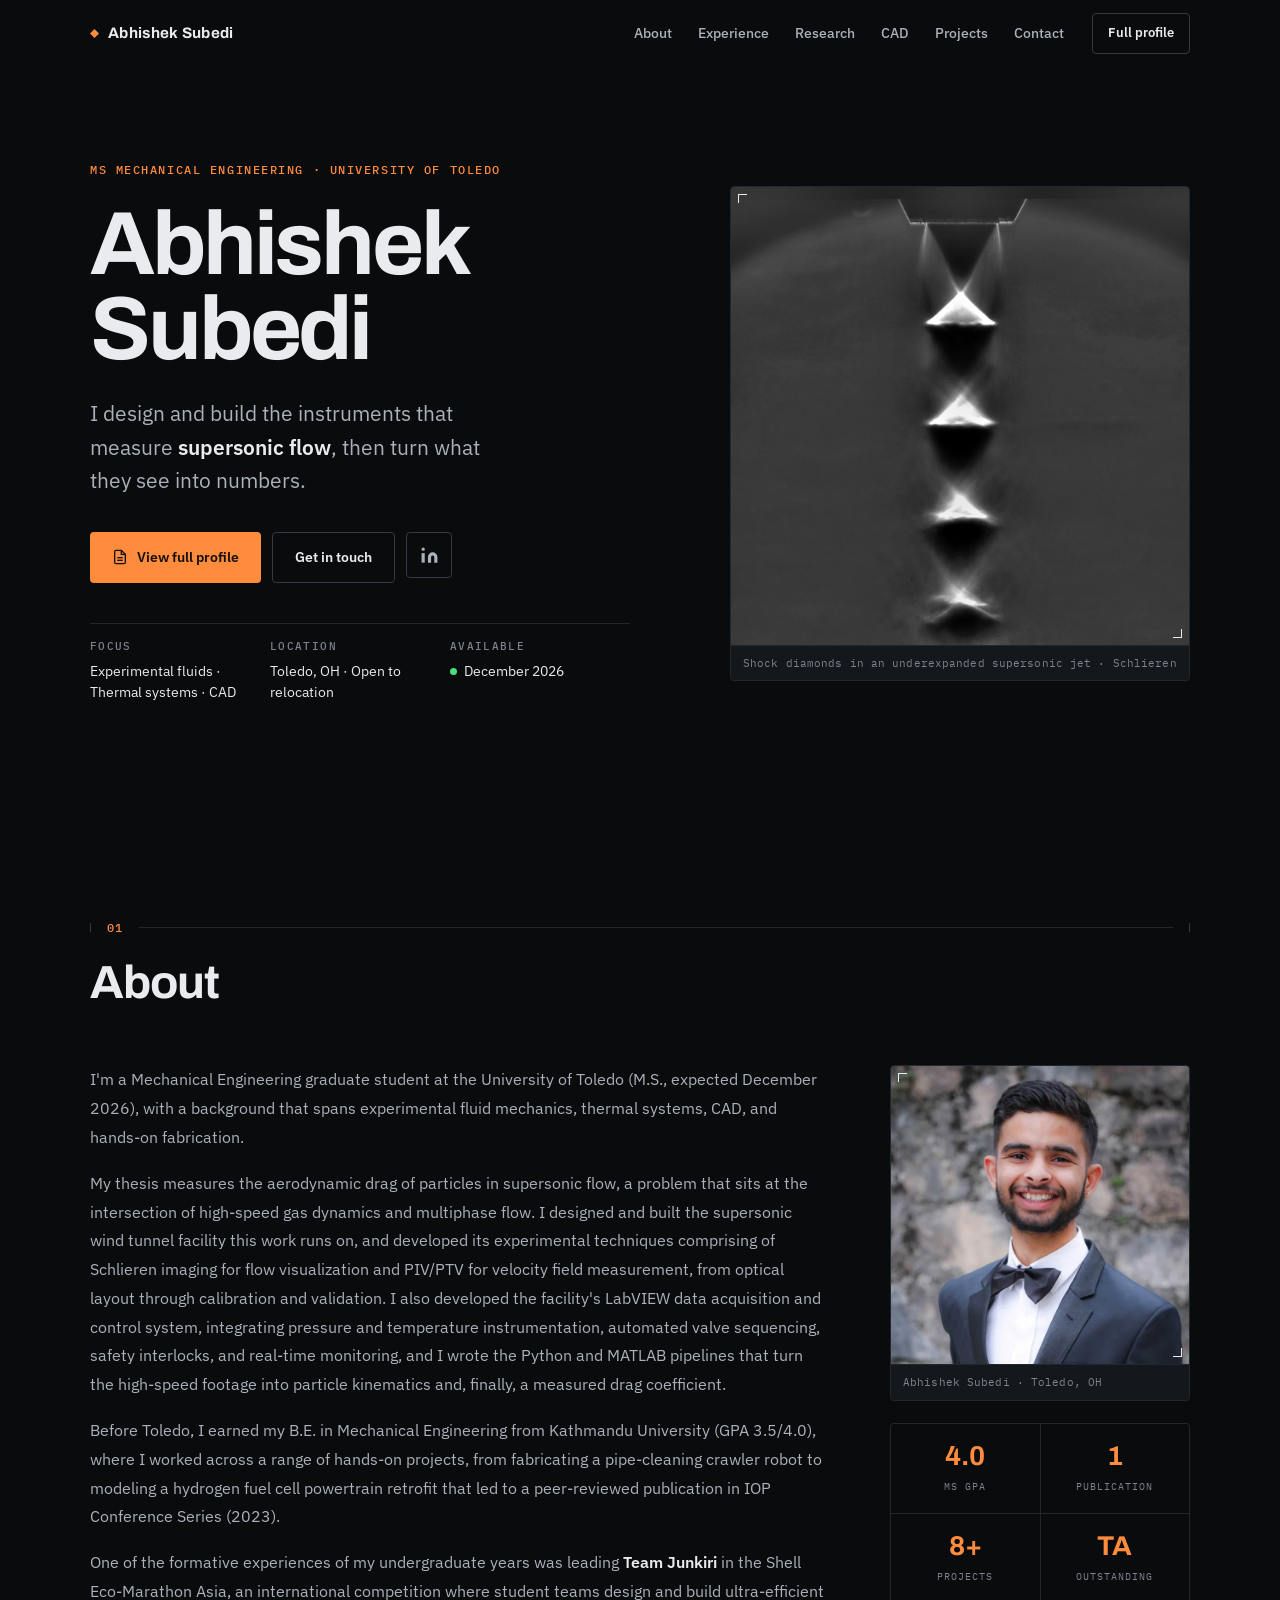
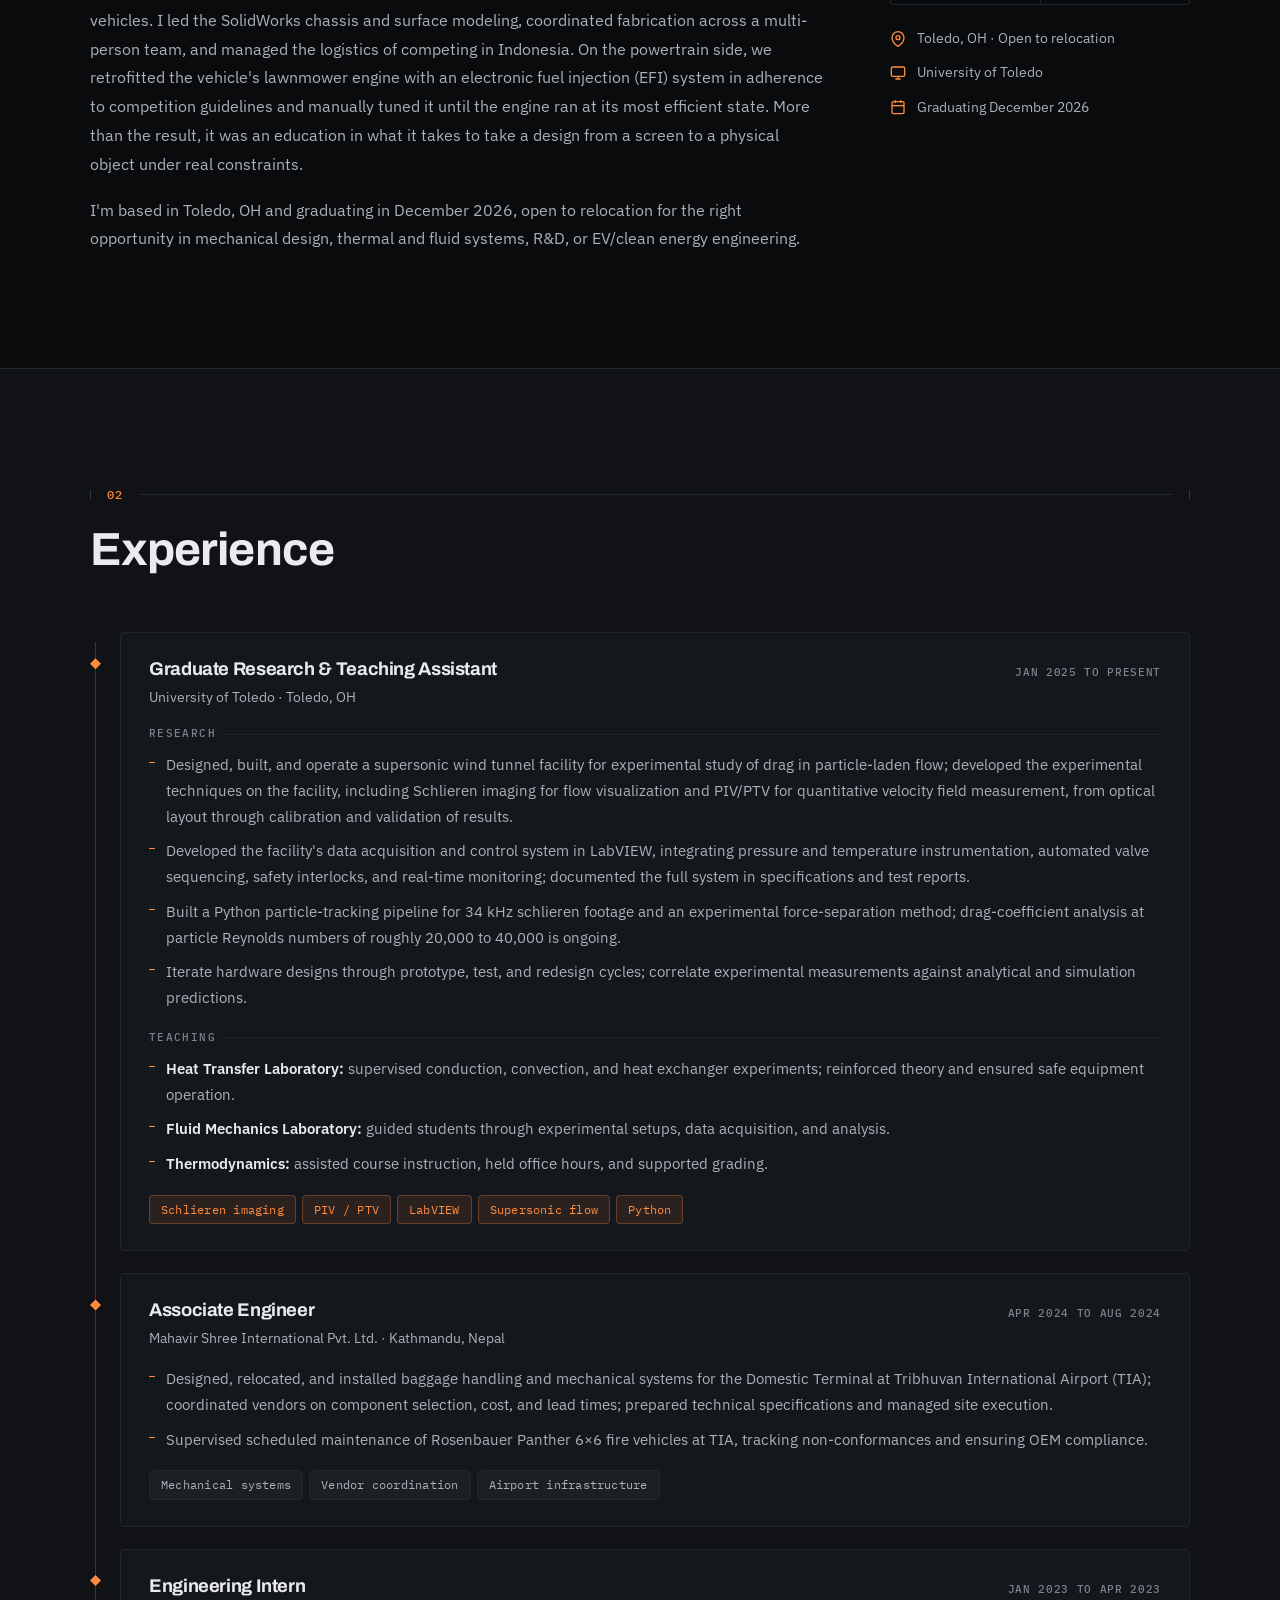
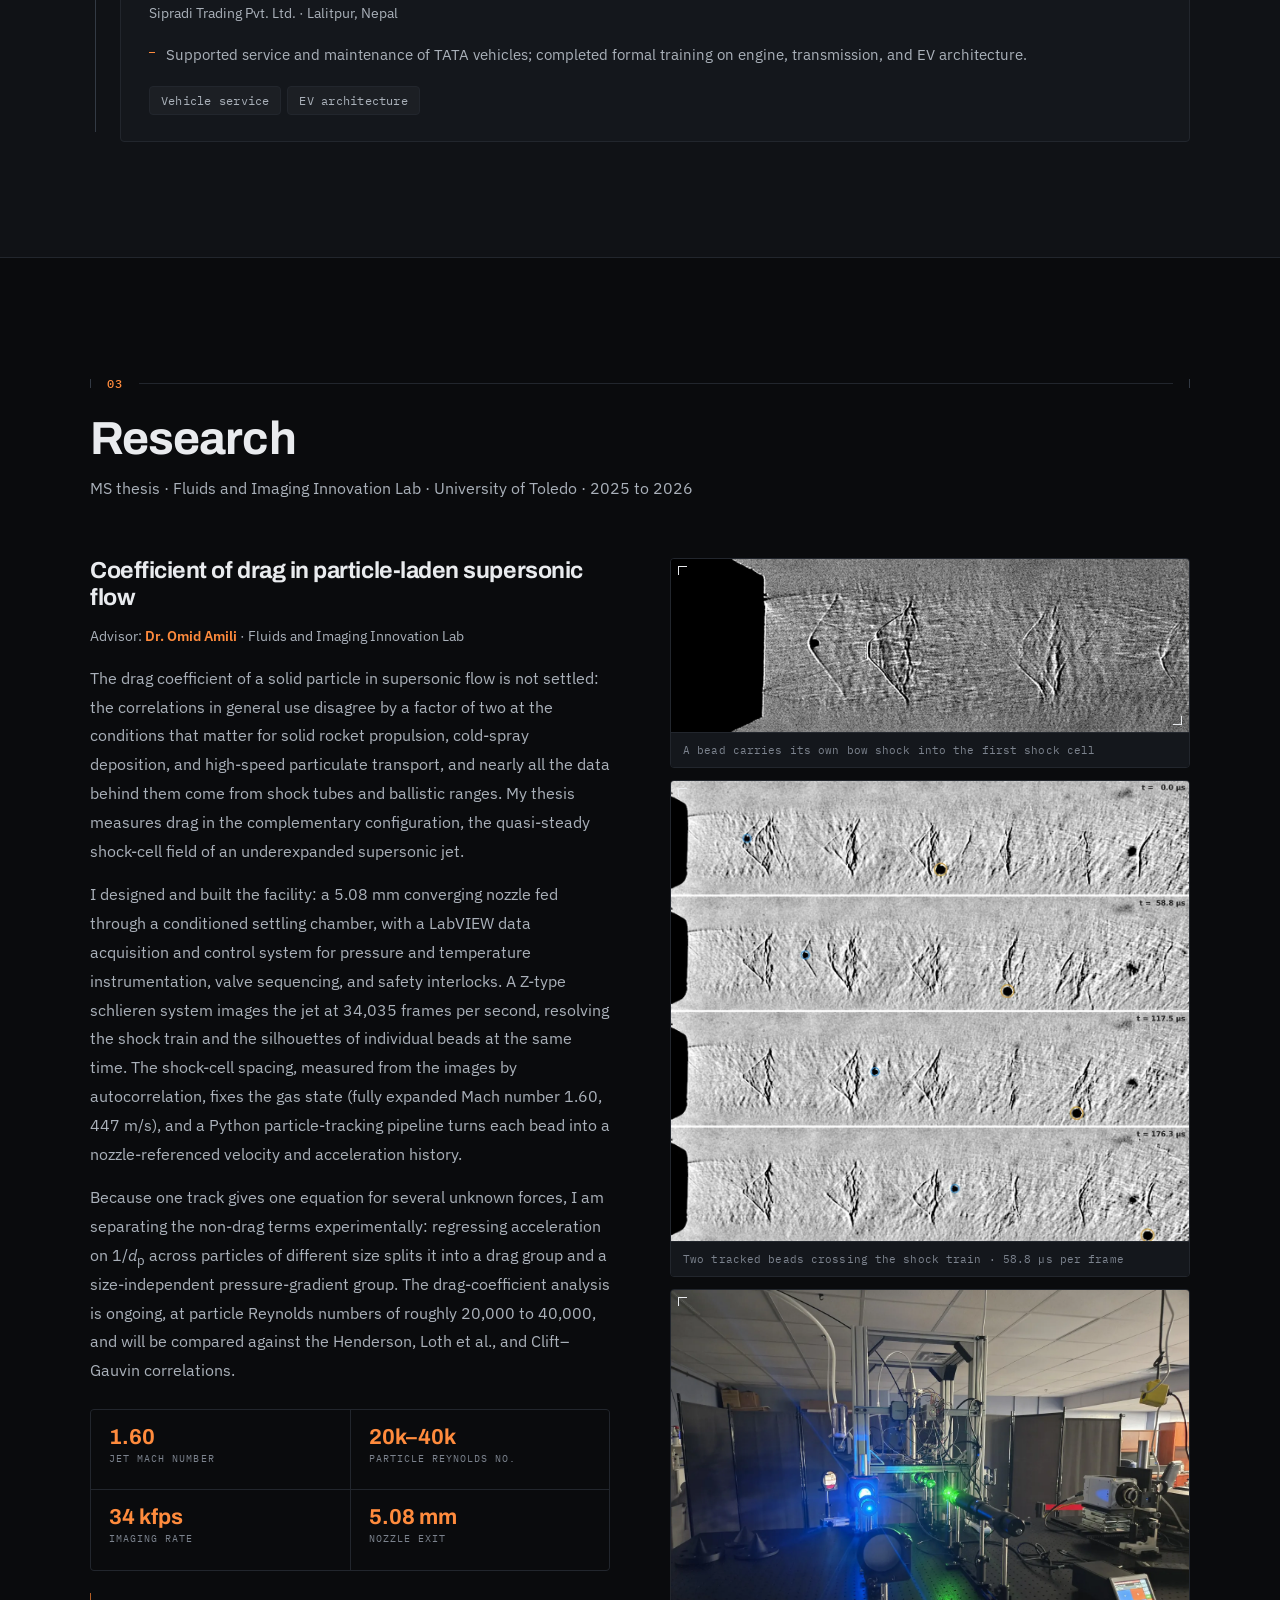
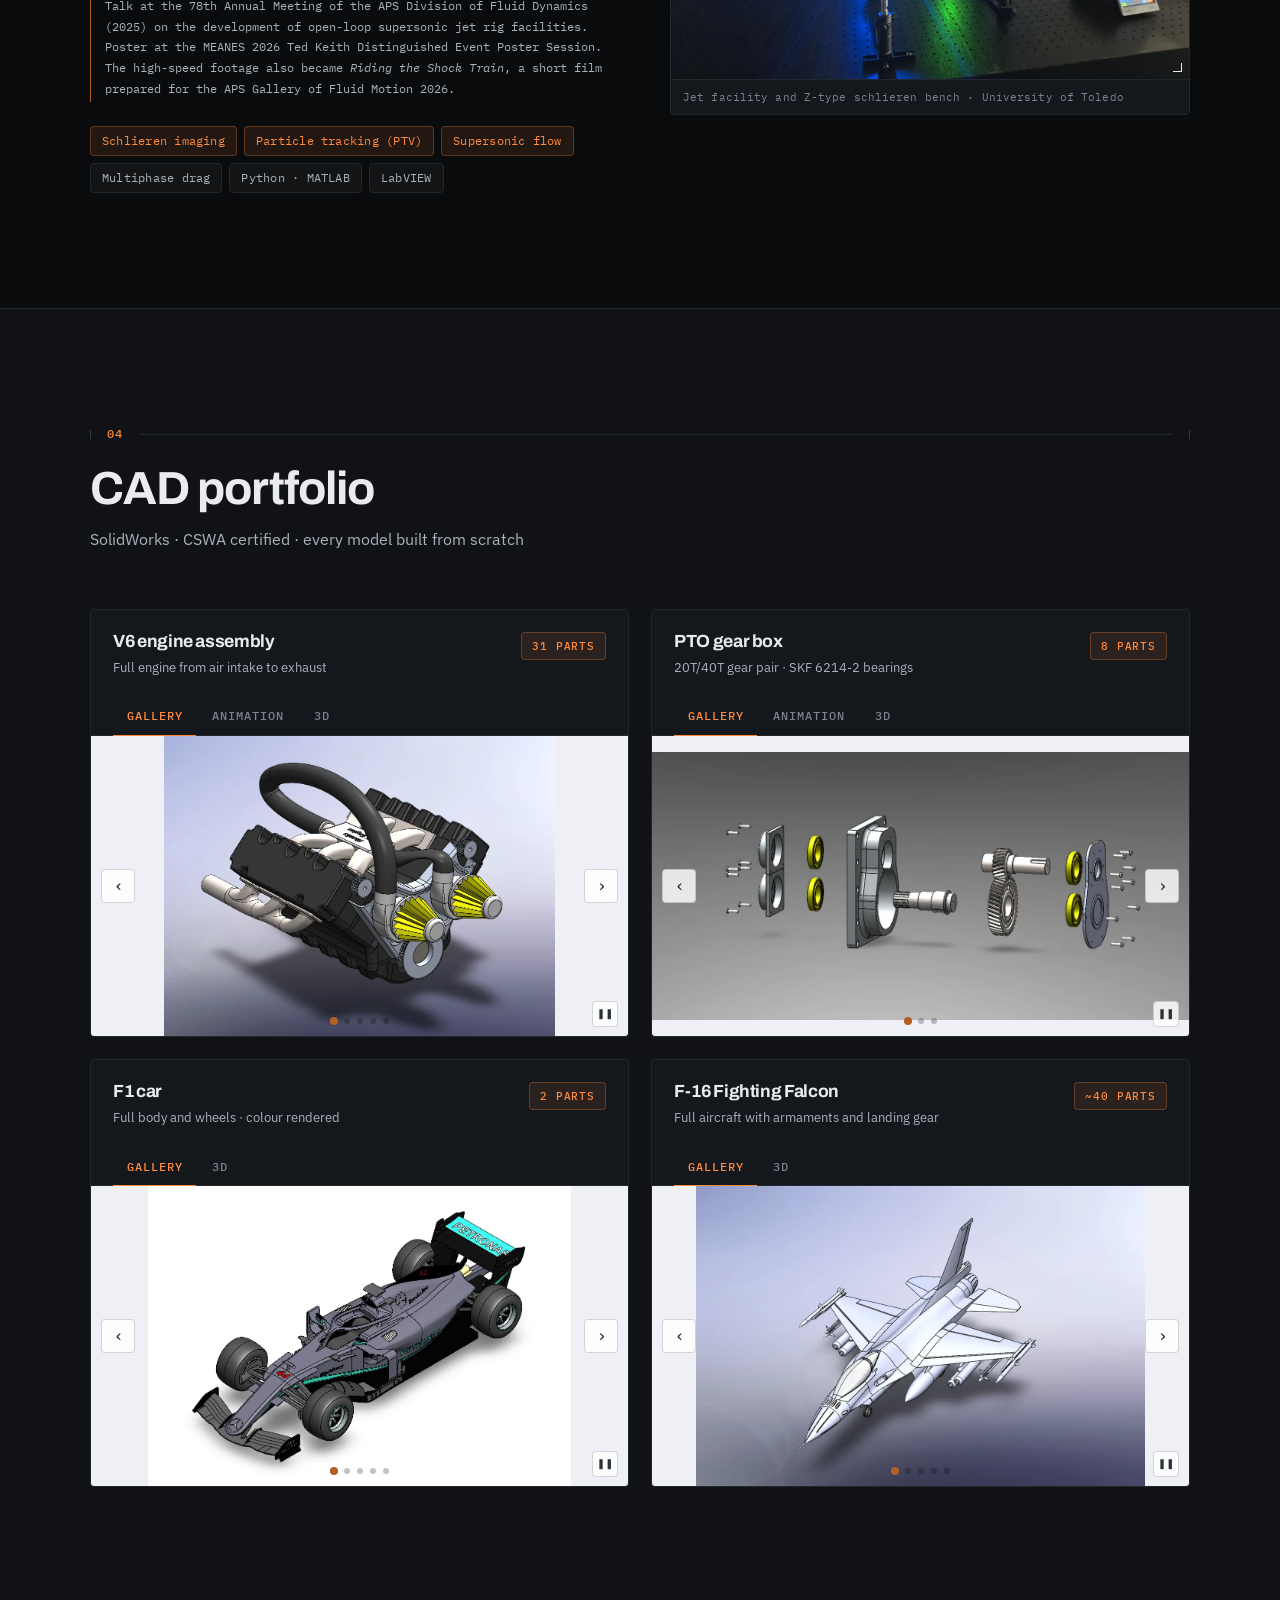
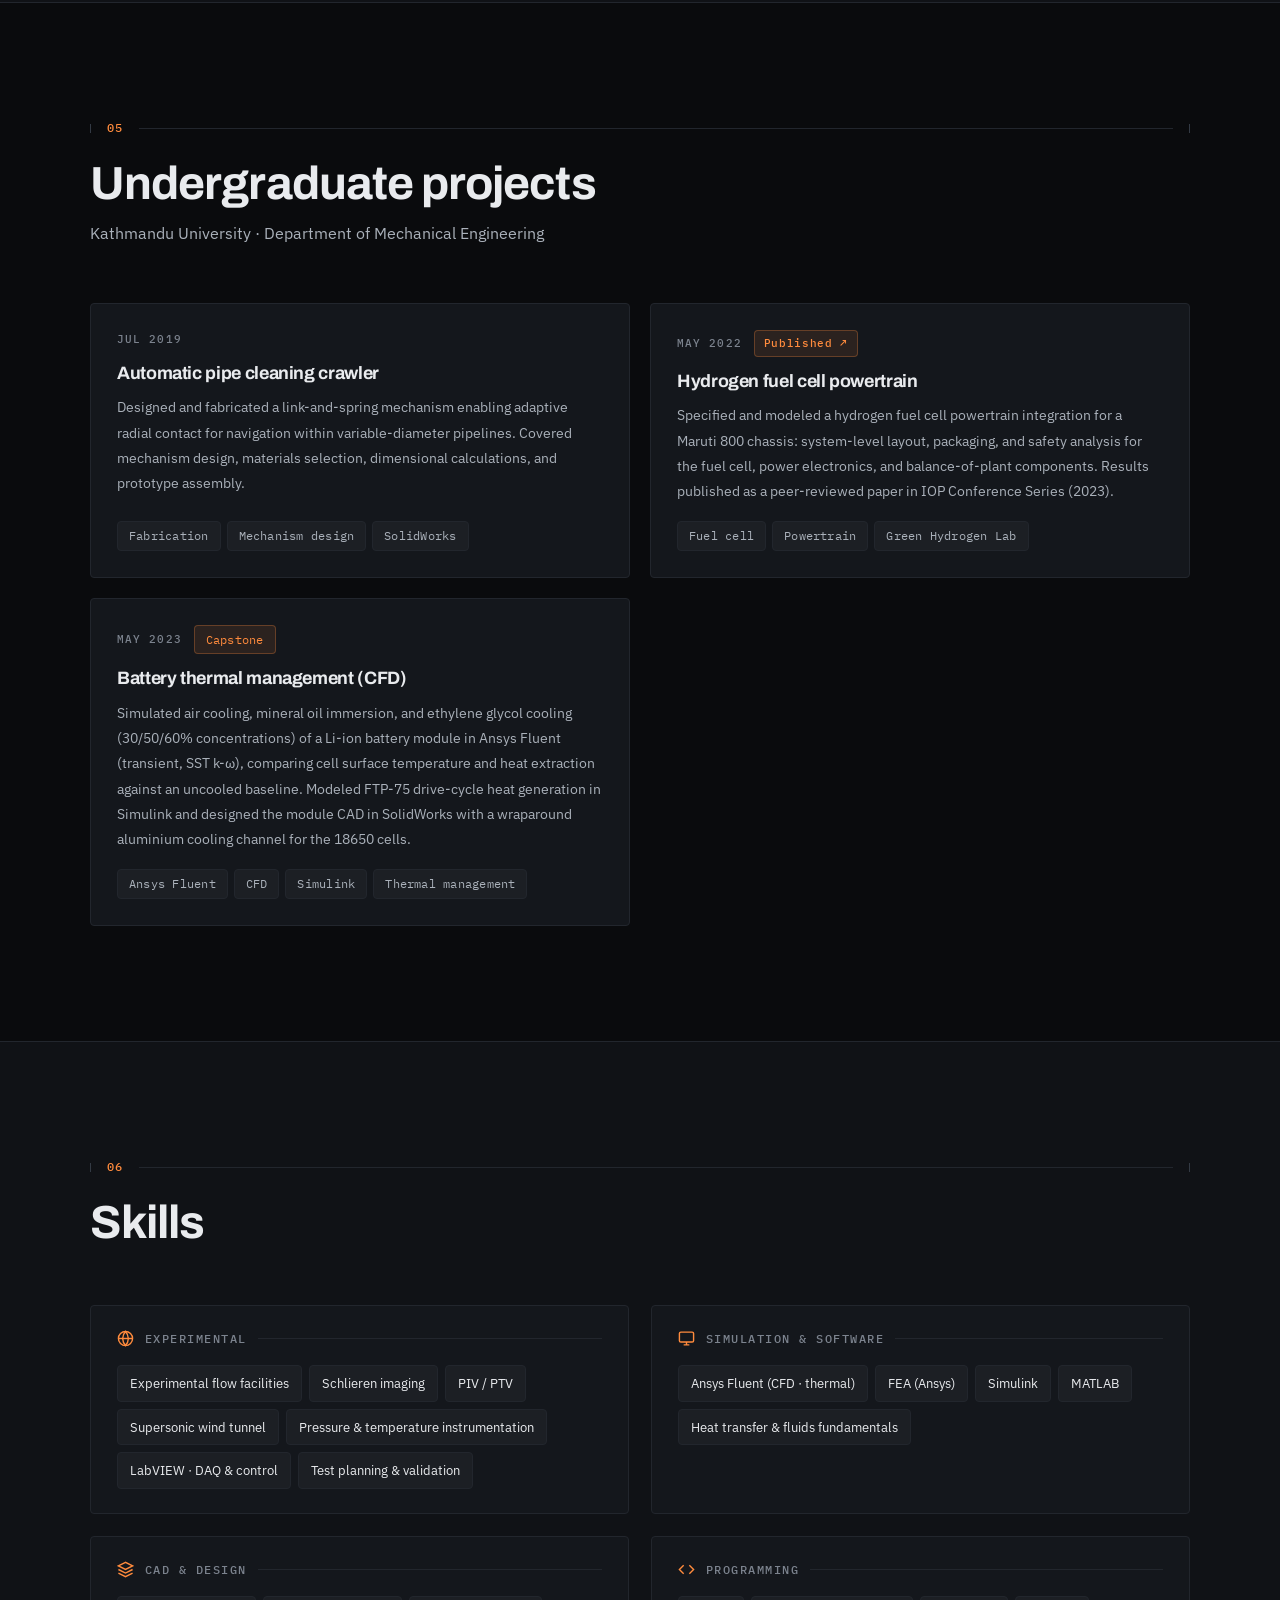
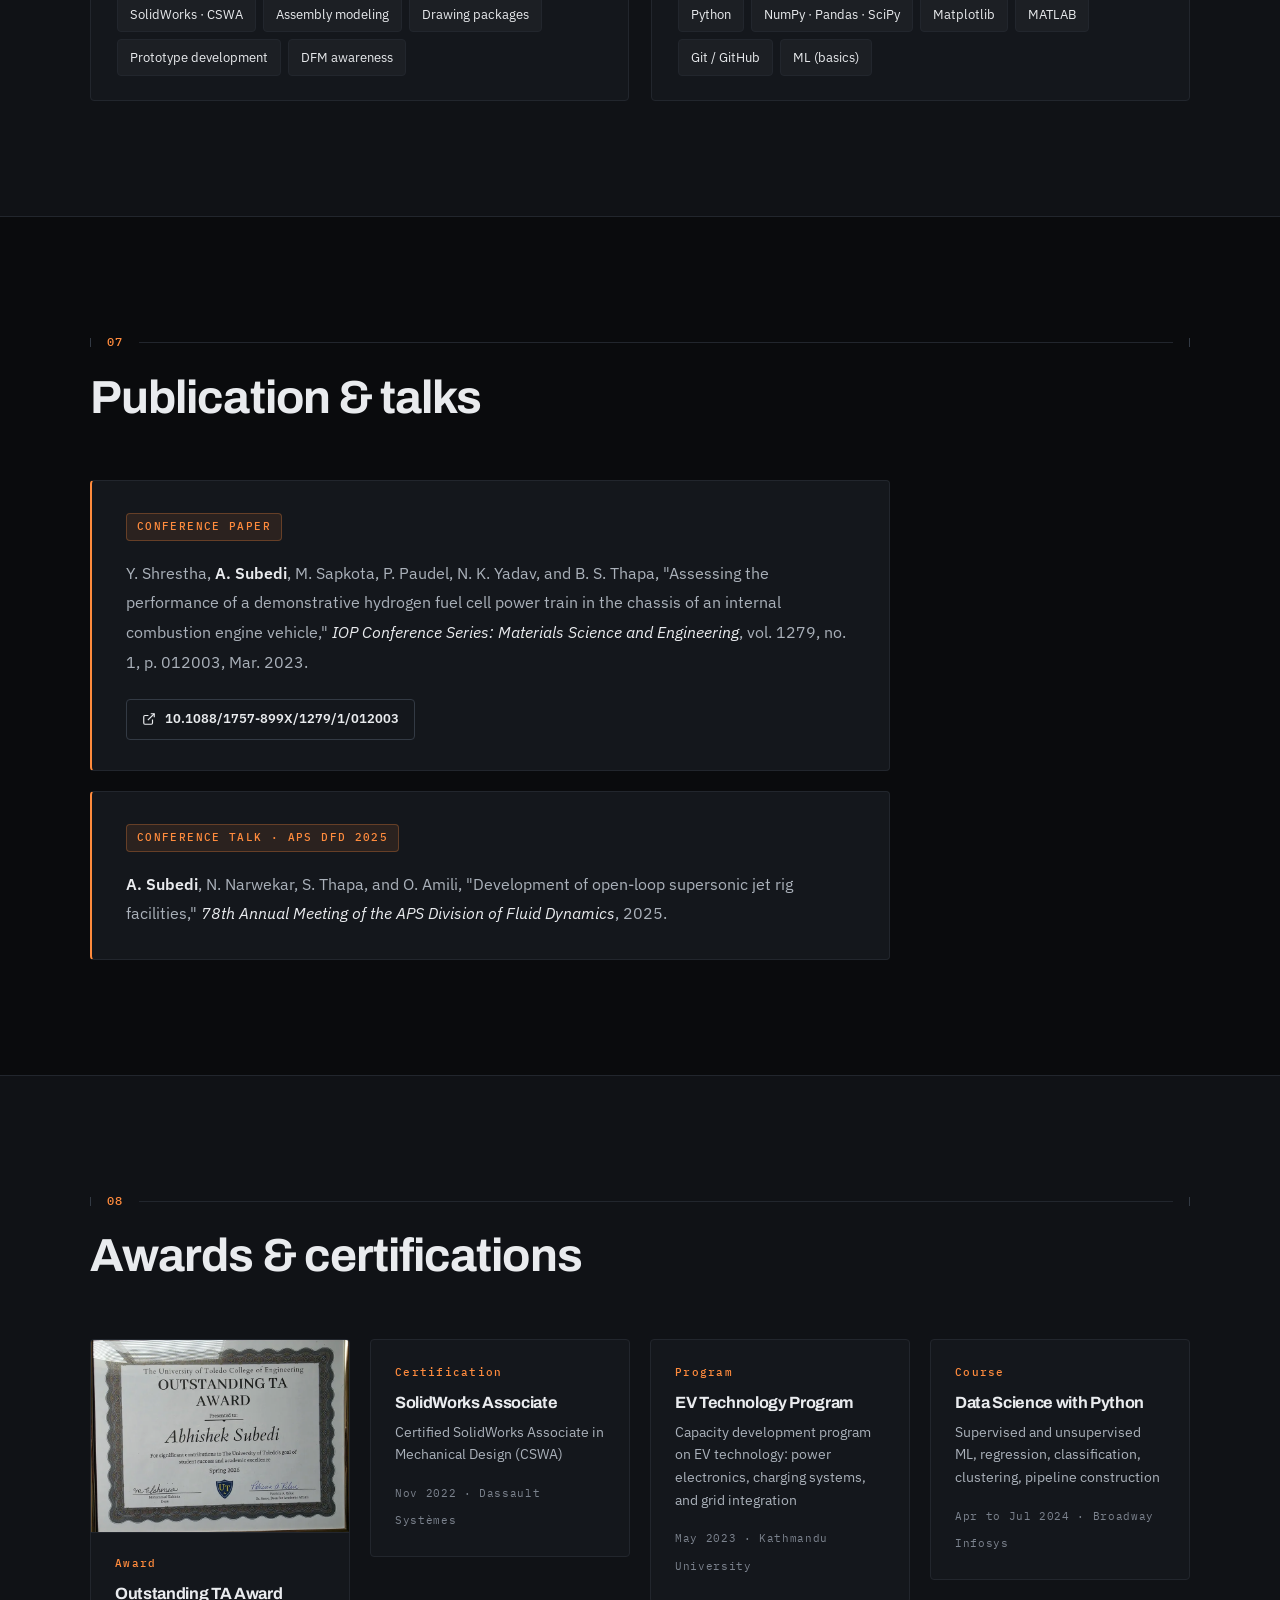
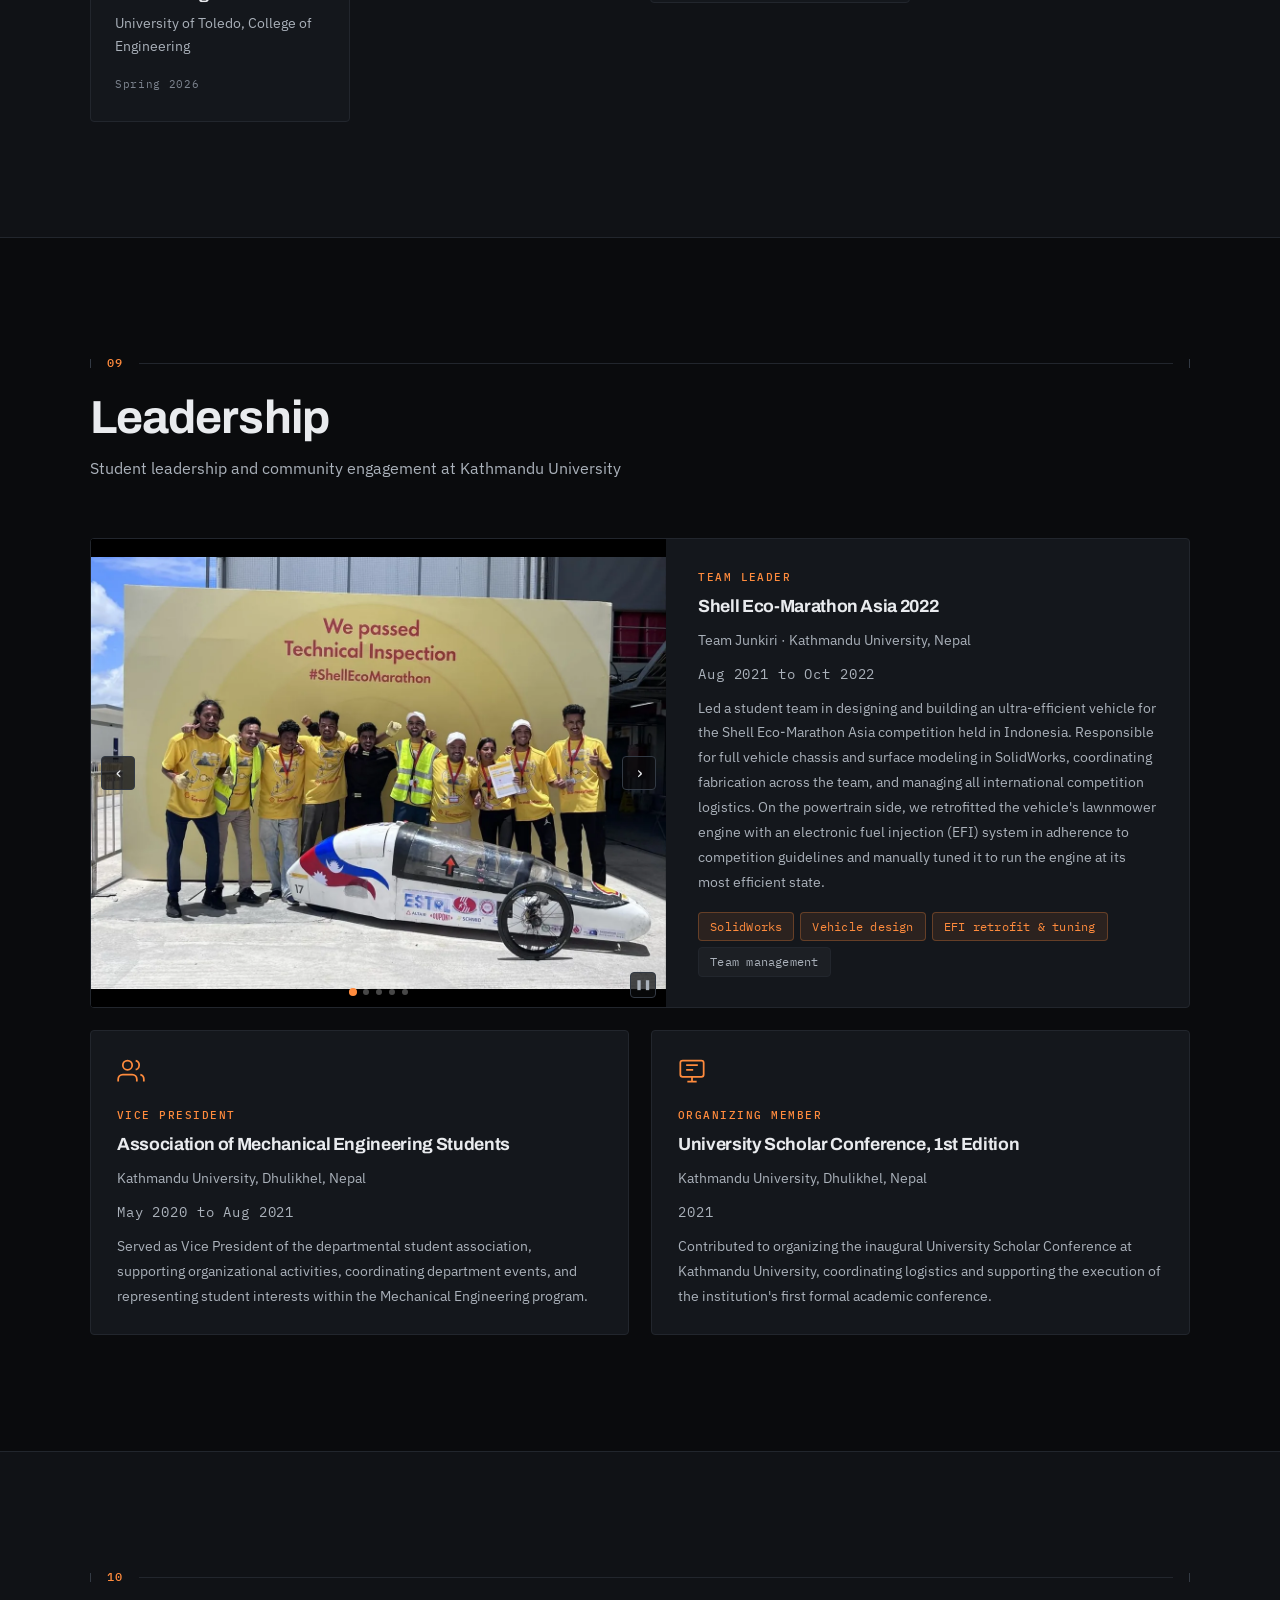
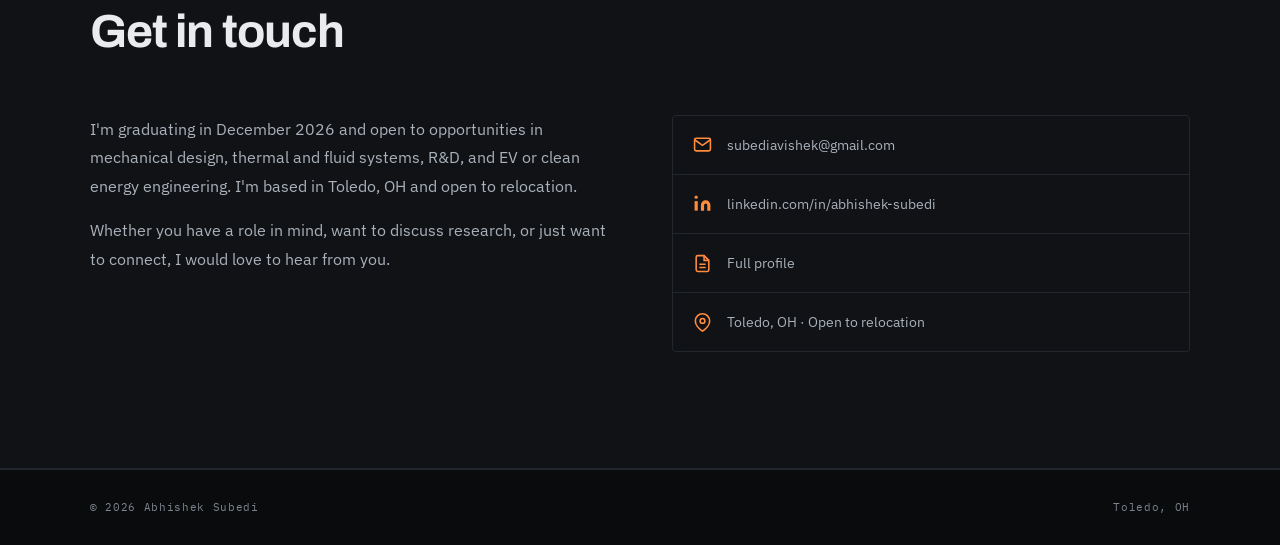
==== commit cf0158be: "Sharper hero schlieren; cite APS DFD 2025 talk Re-process the hero shock-diamond image: crop tight o" ====
--- a/index.html
+++ b/index.html
@@ -35,7 +35,7 @@
   <link rel="preconnect" href="https://fonts.gstatic.com" crossorigin>
   <link href="https://fonts.googleapis.com/css2?family=Archivo:wght@600;700&family=IBM+Plex+Mono:wght@400;500&family=IBM+Plex+Sans:wght@400;500;600&display=swap" rel="stylesheet">
 
-  <link rel="preload" as="image" href="assets/images/research/schlieren_2.webp" fetchpriority="high">
+  <link rel="preload" as="image" href="assets/images/research/shock_diamonds.webp" fetchpriority="high">
   <link rel="stylesheet" href="css/styles.css">
 
   <script type="importmap">
@@ -130,12 +130,12 @@
 
     <figure class="plate hero-plate">
       <div class="plate-img">
-        <img src="assets/images/research/schlieren_2.webp" width="1500" height="1500"
-             alt="Schlieren photograph of a free supersonic jet showing a vertical chain of shock diamonds."
+        <img src="assets/images/research/shock_diamonds.webp" width="1180" height="1180"
+             alt="Schlieren photograph of an underexpanded supersonic jet leaving the nozzle, showing a vertical chain of four shock diamonds."
              fetchpriority="high" decoding="async">
       </div>
       <figcaption class="plate-cap">
-        <span class="plate-txt">Shock diamonds in a free supersonic jet · Schlieren</span>
+        <span class="plate-txt">Shock diamonds in an underexpanded supersonic jet · Schlieren</span>
       </figcaption>
     </figure>
   </div>
@@ -308,7 +308,7 @@
           <div class="stat-card"><dt class="stat-label">Nozzle exit</dt><dd class="stat-num">5.08 mm</dd></div>
         </dl>
 
-        <p class="research-note">Talk at APS 2025 on the jet rig construction and schlieren imaging of supersonic jets. Poster at the MEANES 2026 Ted Keith Distinguished Event Poster Session. The high-speed footage also became <em>Riding the Shock Train</em>, a short film prepared for the APS Gallery of Fluid Motion 2026.</p>
+        <p class="research-note">Talk at the 78th Annual Meeting of the APS Division of Fluid Dynamics (2025) on the development of open-loop supersonic jet rig facilities. Poster at the MEANES 2026 Ted Keith Distinguished Event Poster Session. The high-speed footage also became <em>Riding the Shock Train</em>, a short film prepared for the APS Gallery of Fluid Motion 2026.</p>
         <div class="method-tags">
           <span class="tag tag-signal">Schlieren imaging</span>
           <span class="tag tag-signal">Particle tracking (PTV)</span>
@@ -666,10 +666,11 @@
     </div>
 
     <div class="pub-card reveal">
-      <div class="pub-badge">Conference talk · APS 2025</div>
+      <div class="pub-badge">Conference talk · APS DFD 2025</div>
       <p class="pub-citation">
-        Talk on the construction of a supersonic jet rig and schlieren imaging of supersonic jets,
-        <em>American Physical Society (APS)</em>, 2025.
+        <strong>A. Subedi</strong>, N. Narwekar, S. Thapa, and O. Amili,
+        "Development of open-loop supersonic jet rig facilities,"
+        <em>78th Annual Meeting of the APS Division of Fluid Dynamics</em>, 2025.
       </p>
     </div>
   </div>
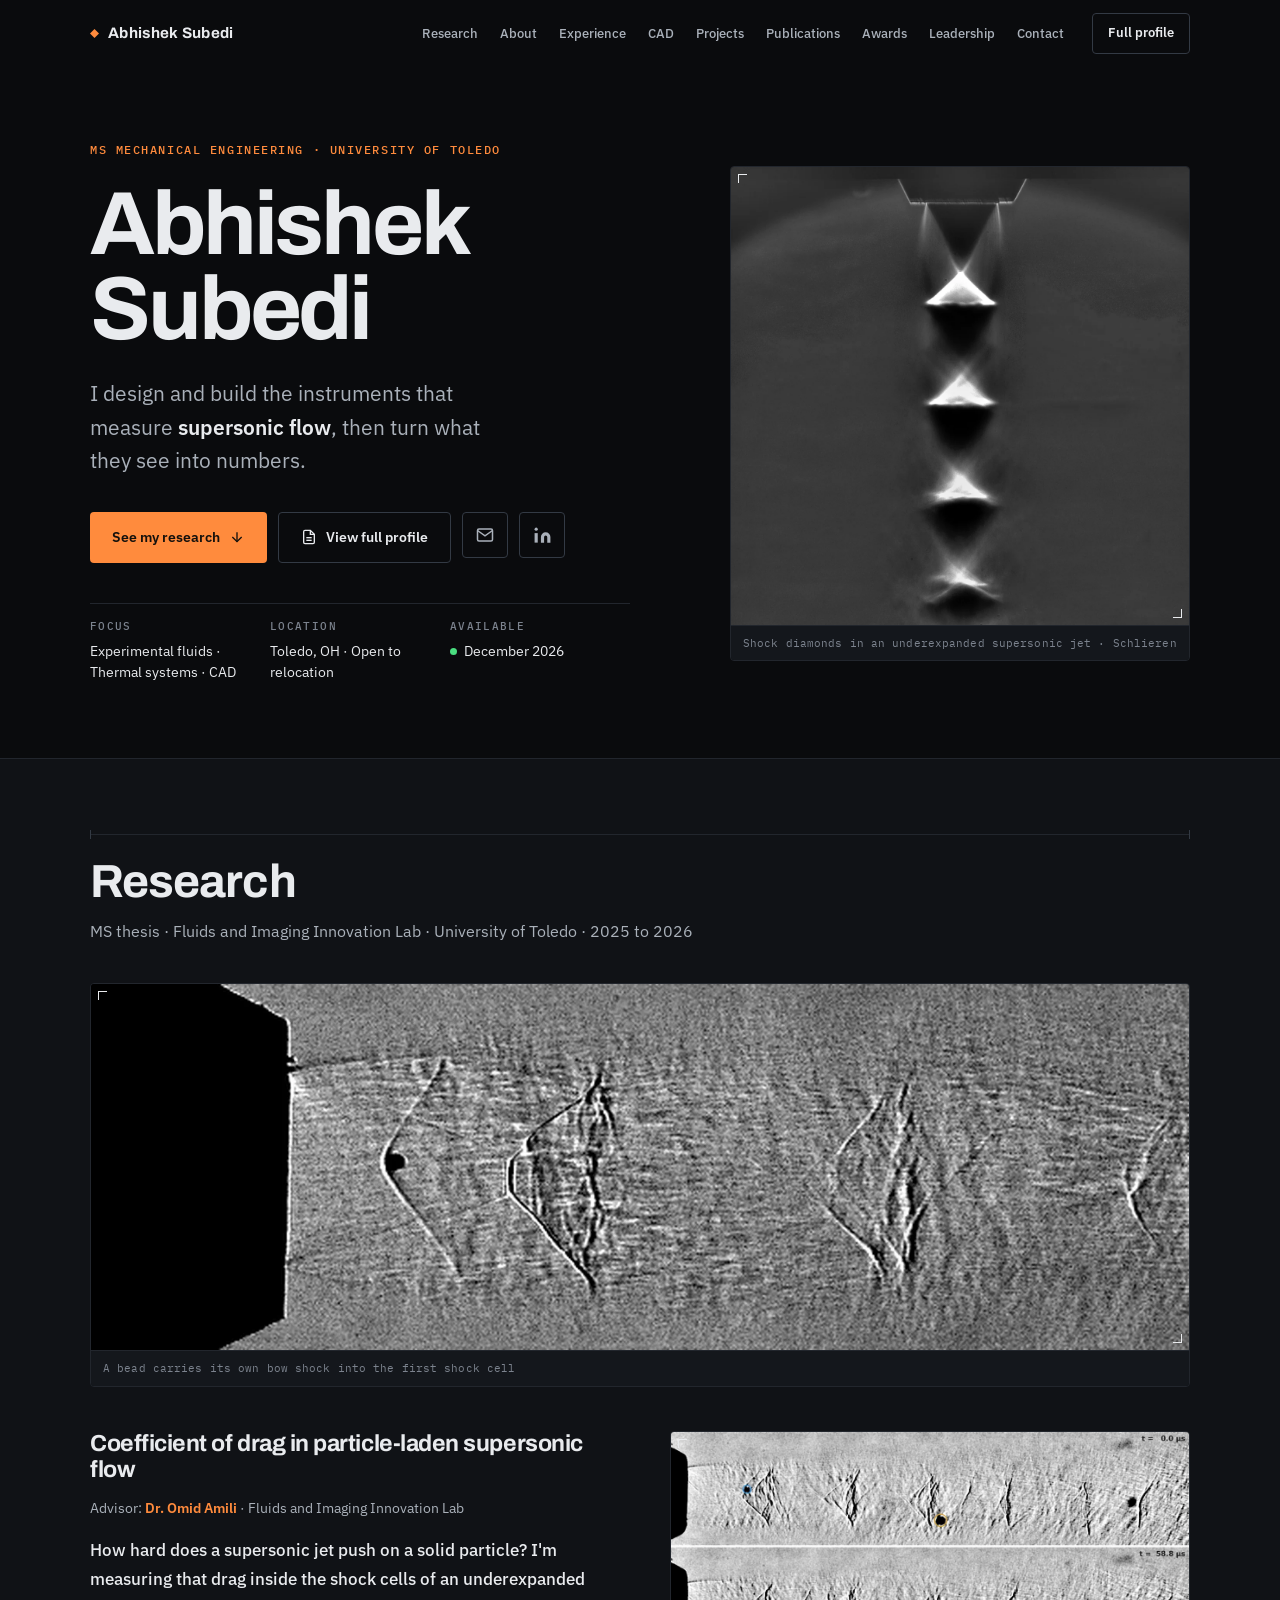
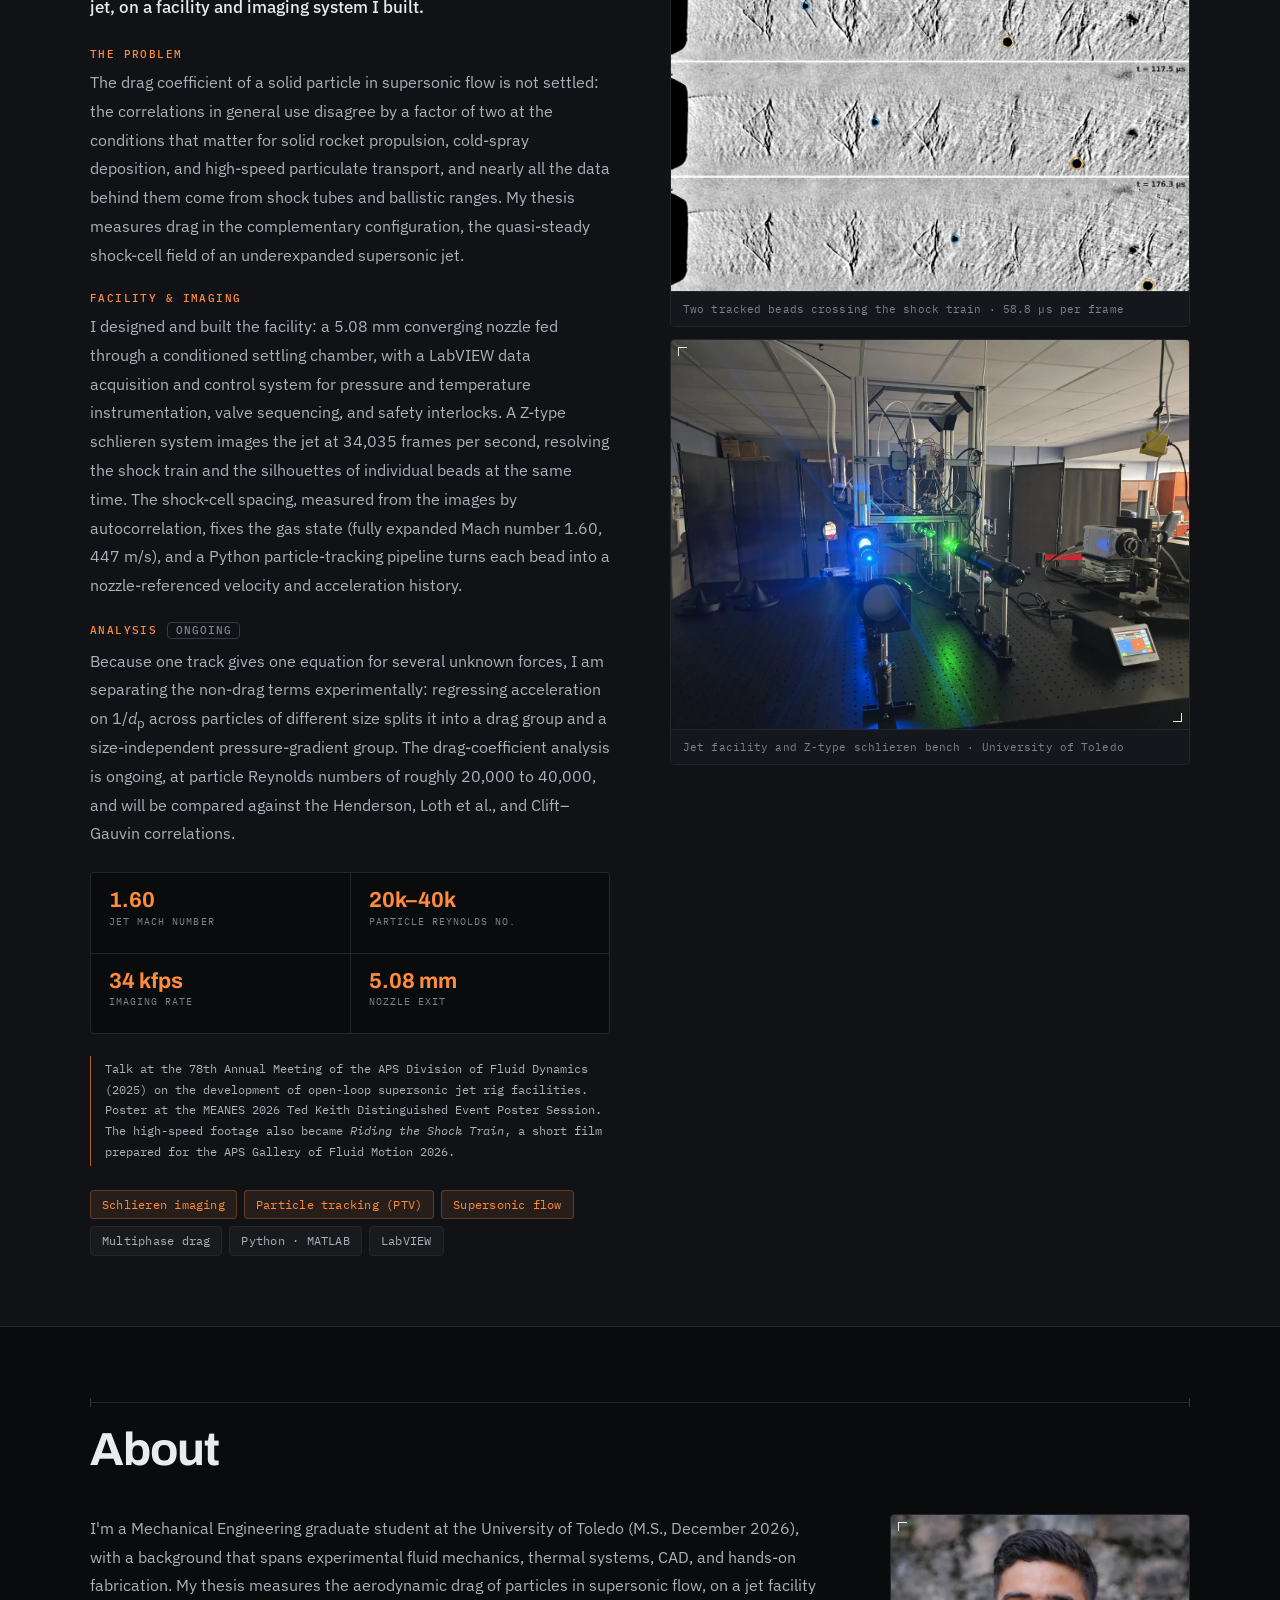
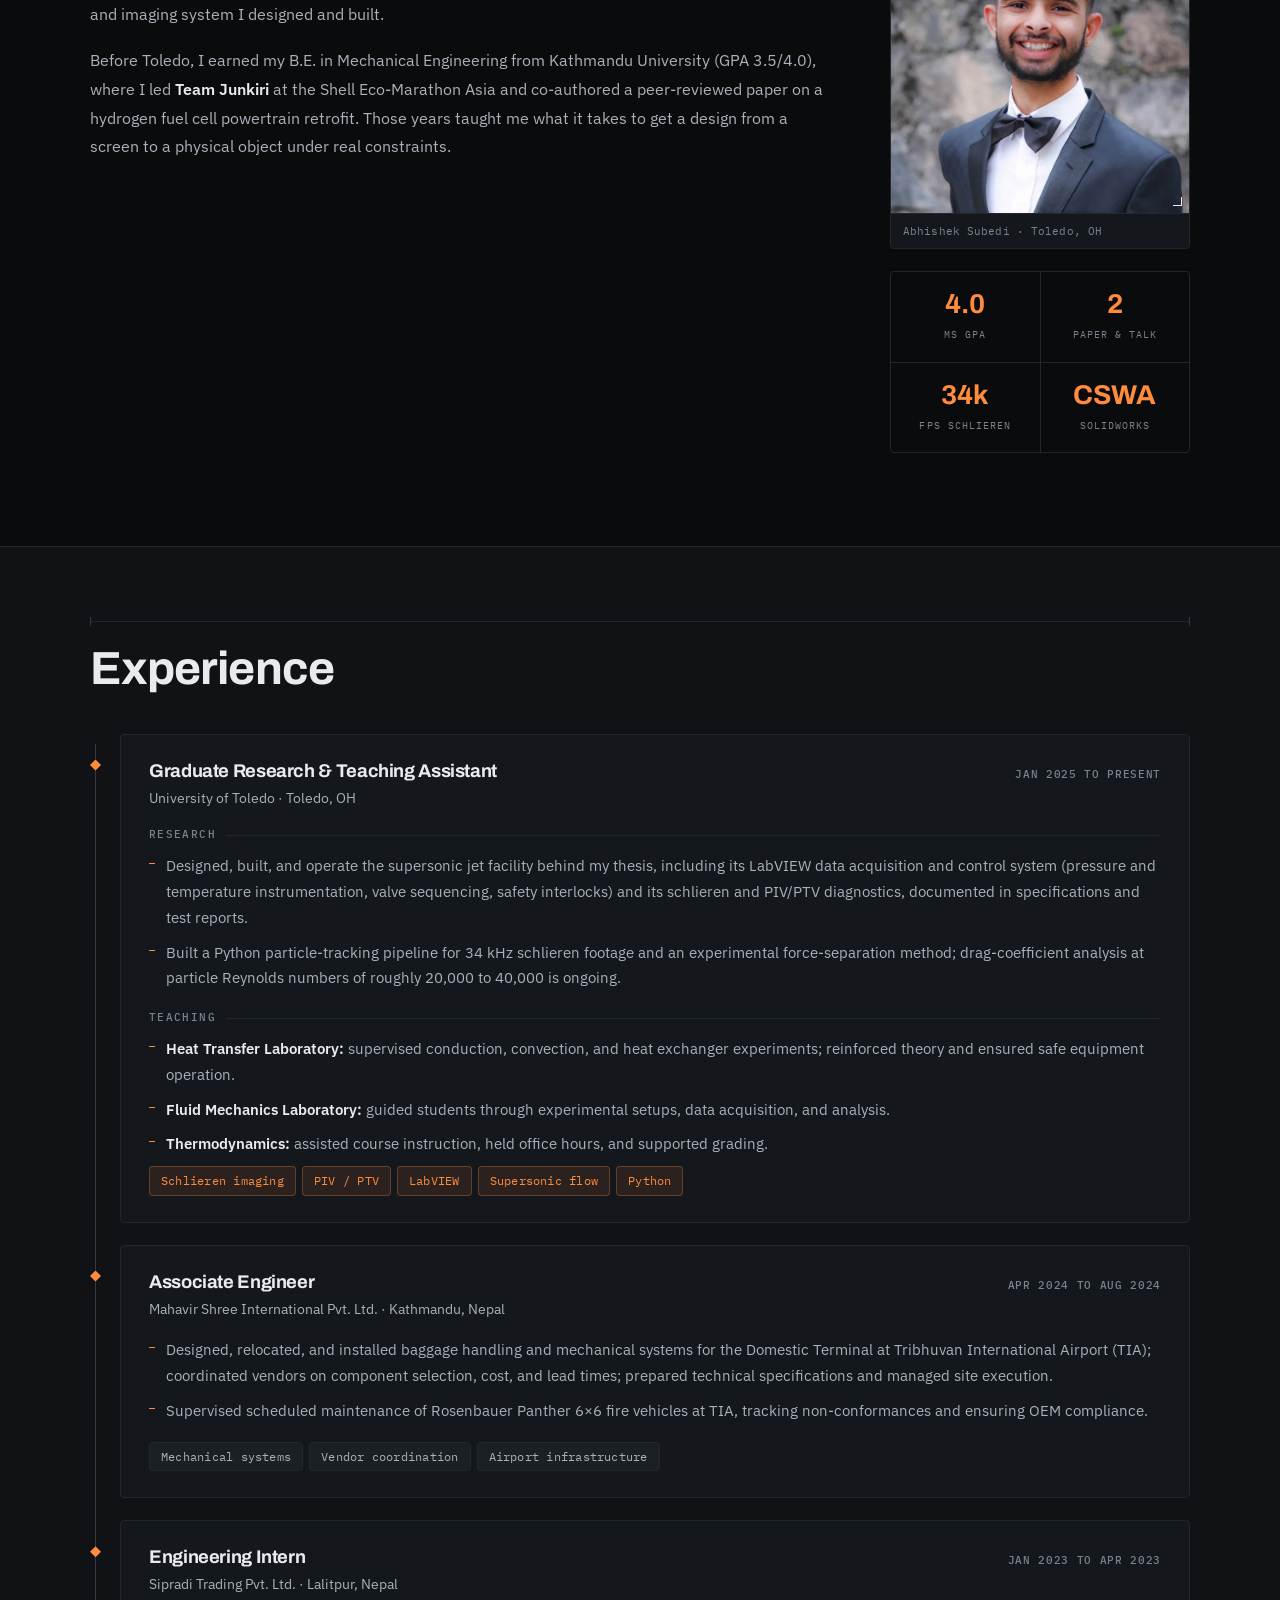
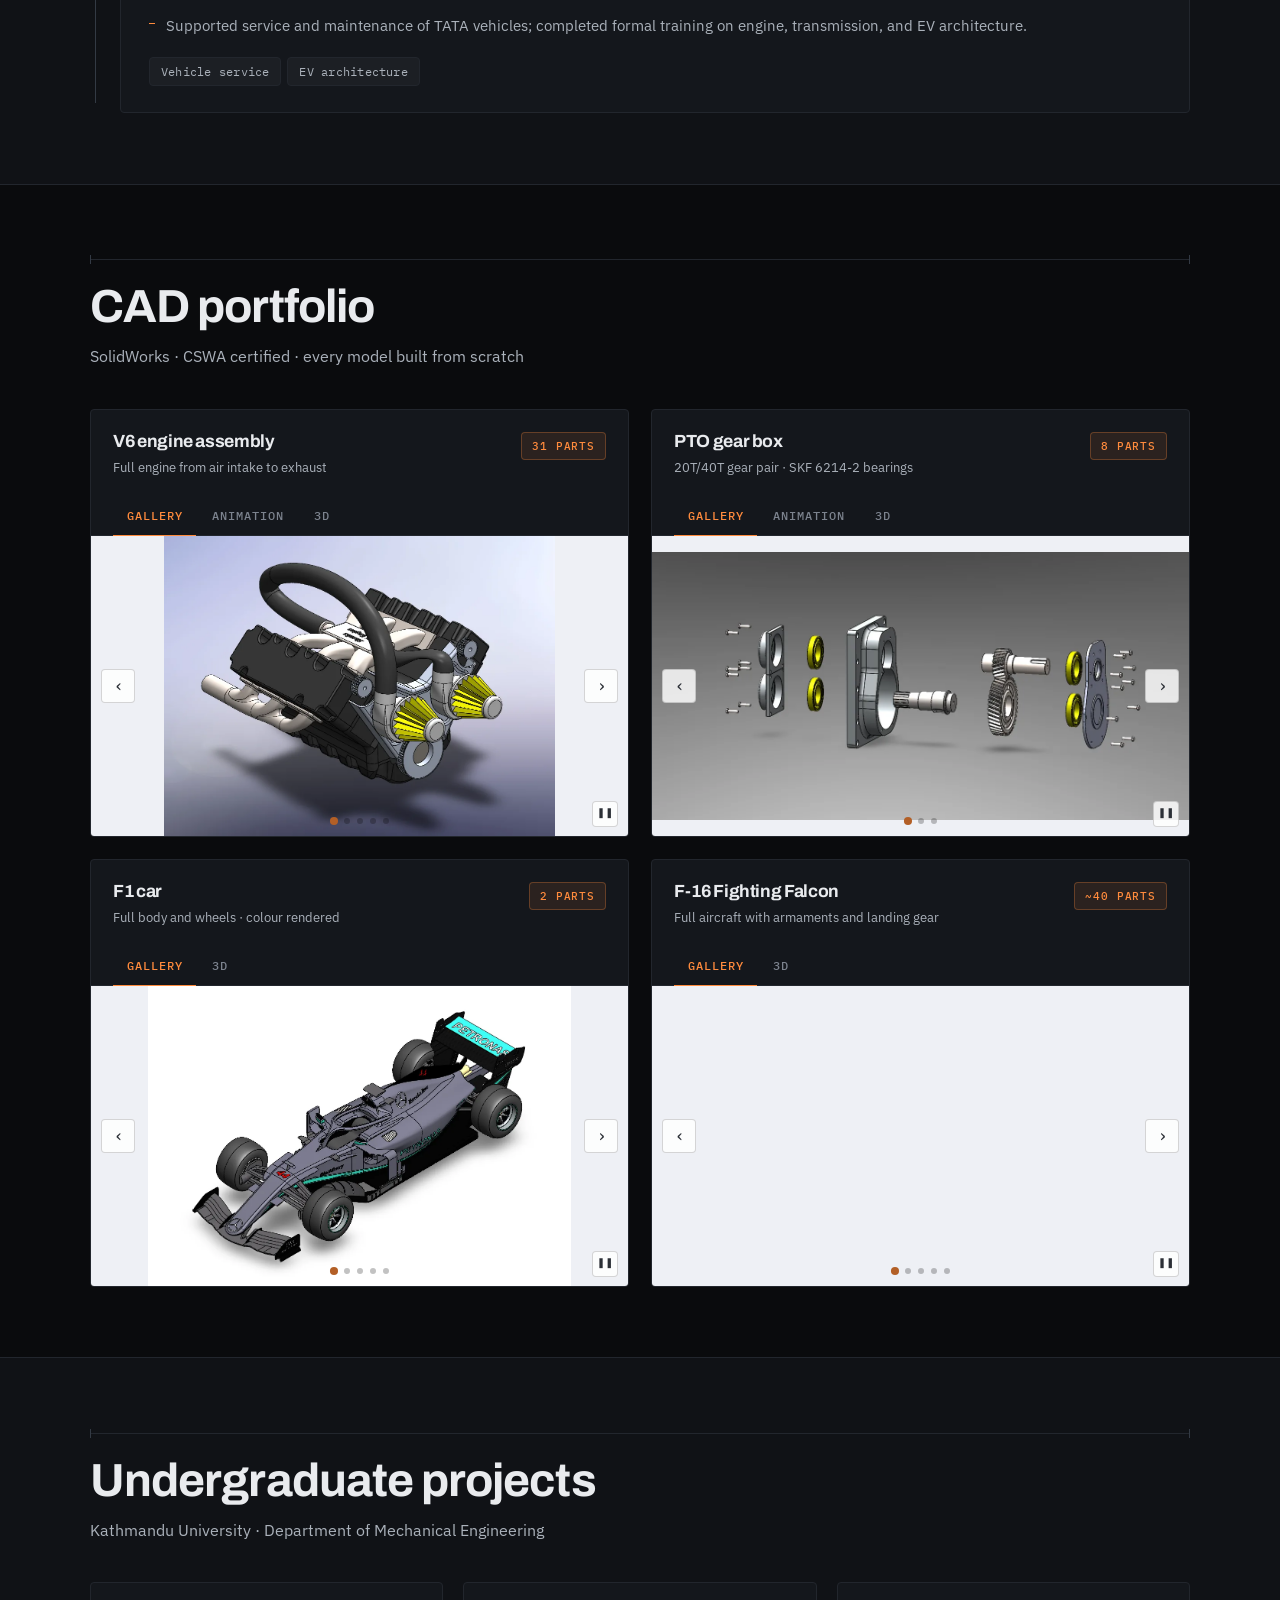
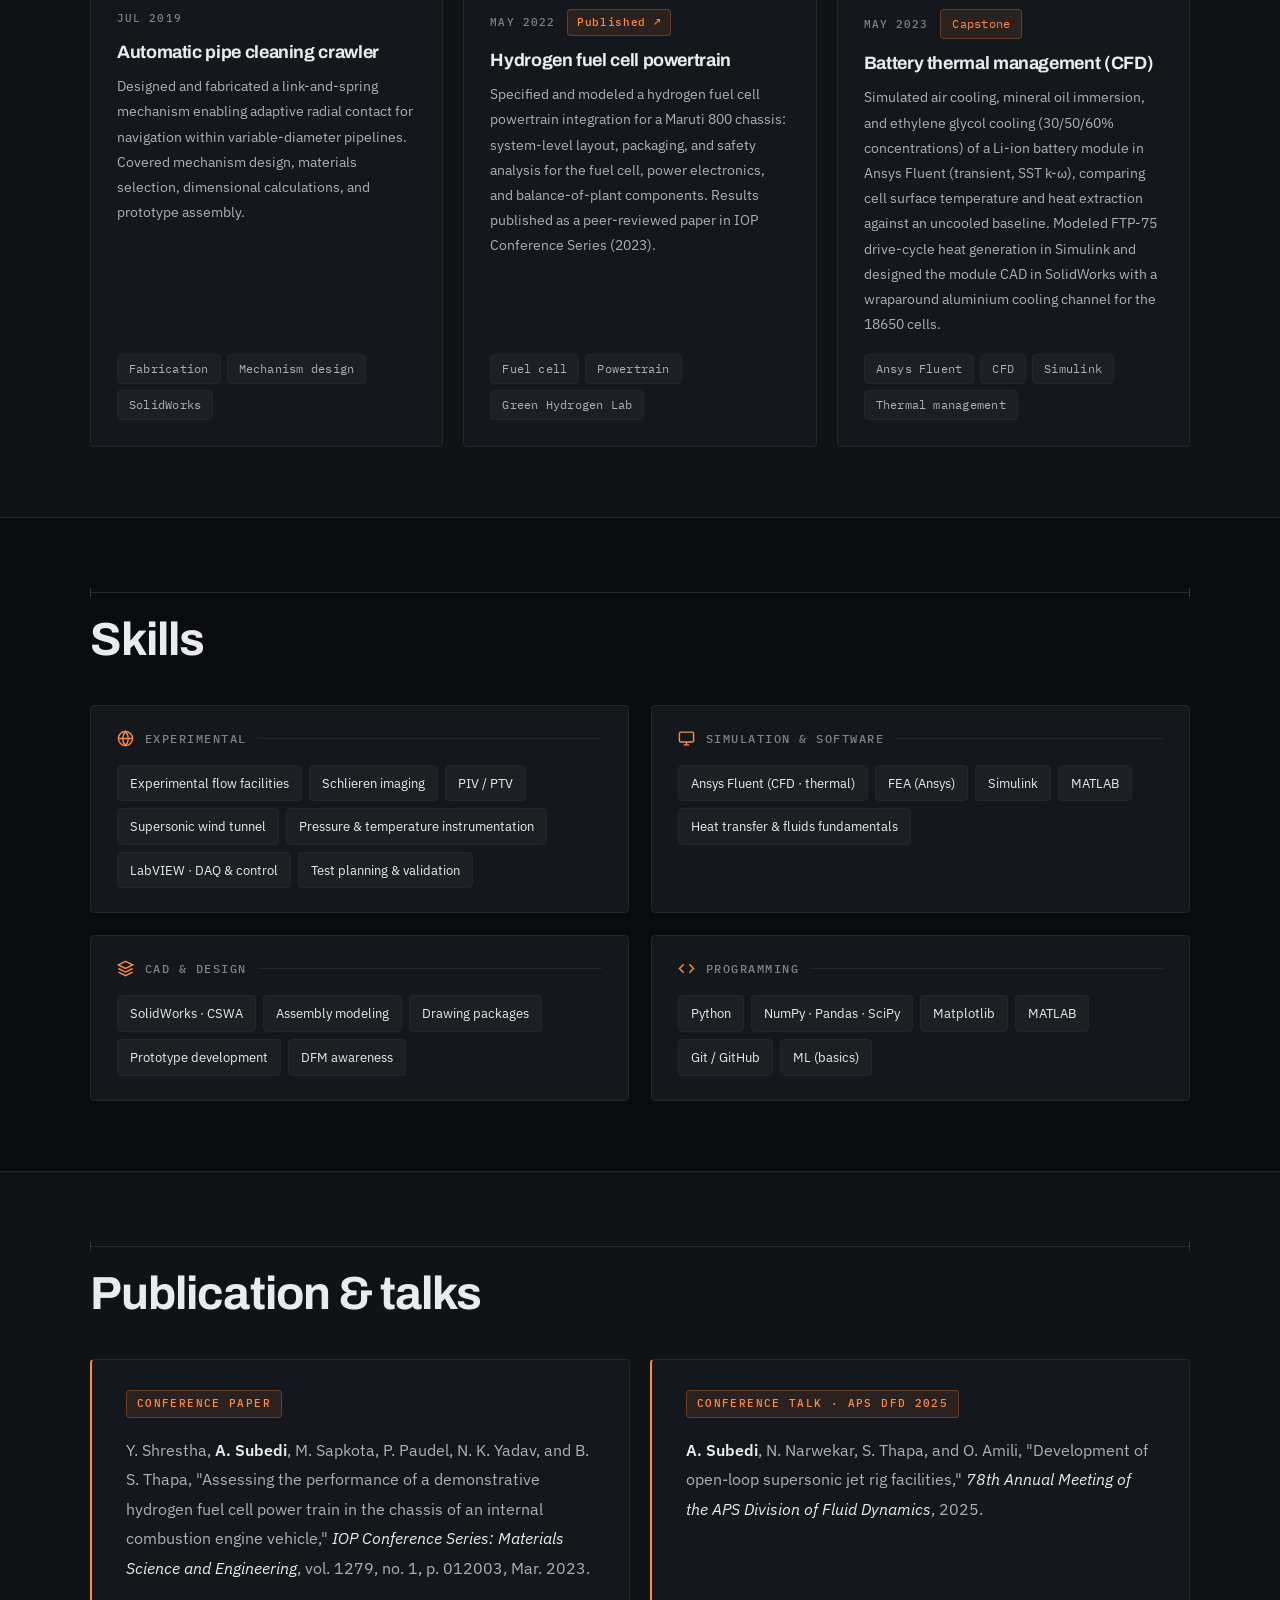
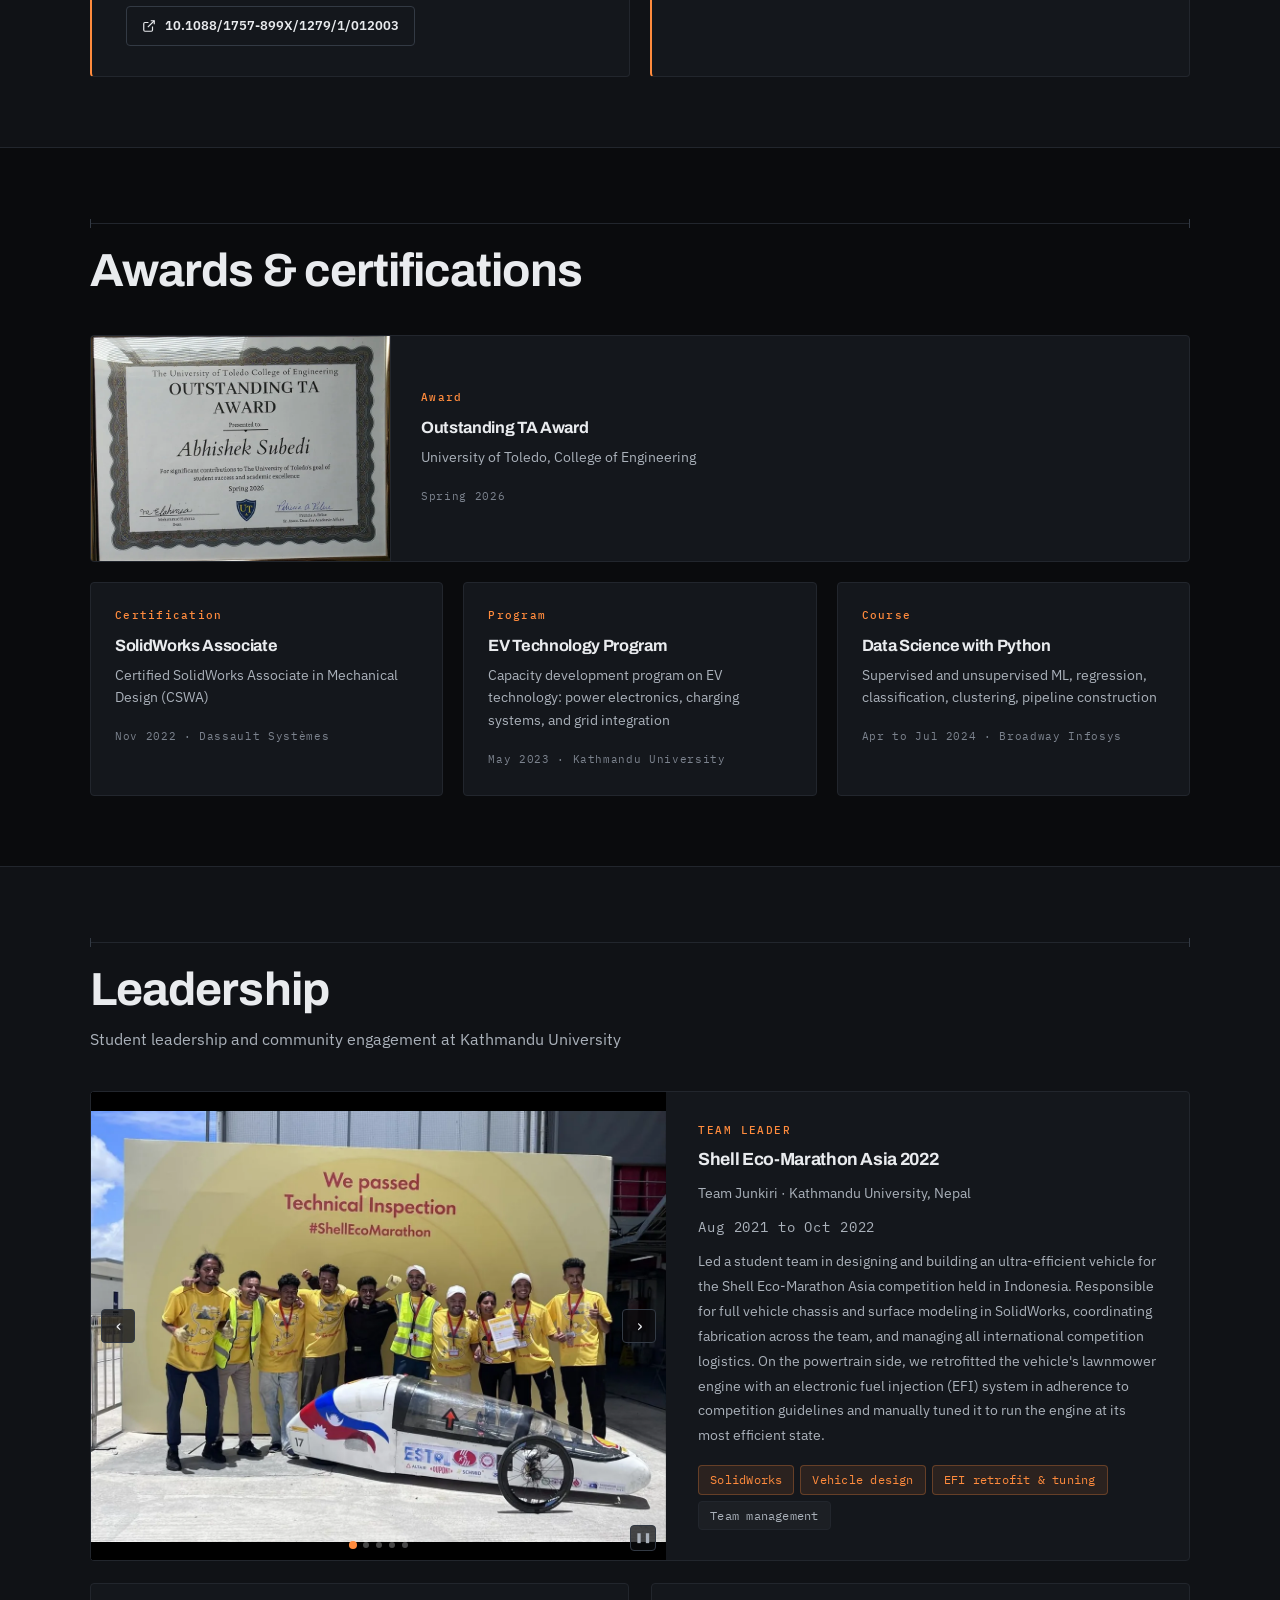
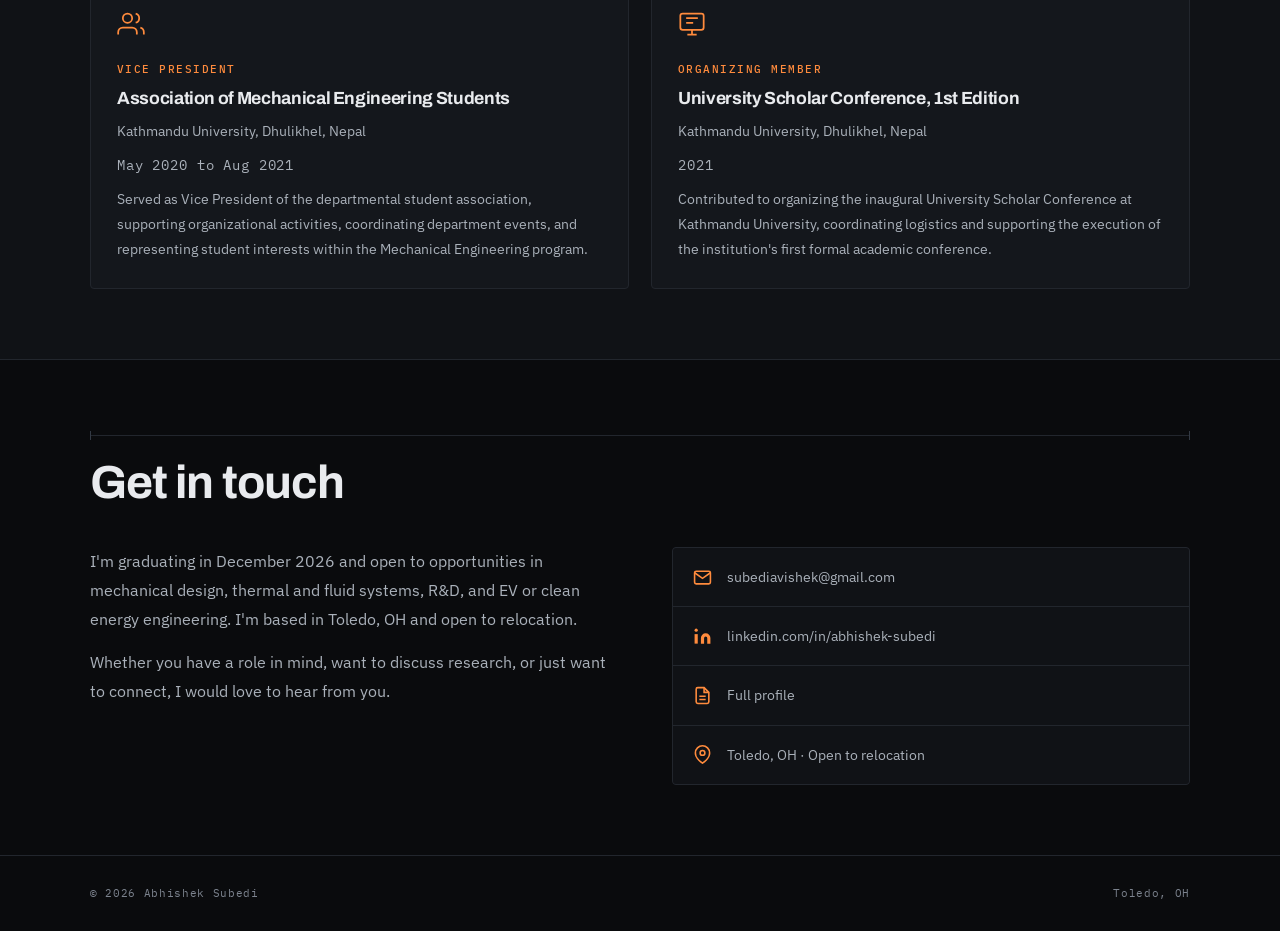
==== commit d6bb6dfc: "Restructure for scanning: research first, lightbox, tighter layout - Move Research directly under th" ====
--- a/index.html
+++ b/index.html
@@ -76,11 +76,14 @@
   <div class="nav-inner">
     <a class="nav-brand" href="#hero">Abhishek Subedi</a>
     <div class="nav-links" id="nav-links">
+      <a href="#research">Research</a>
       <a href="#about">About</a>
       <a href="#experience">Experience</a>
-      <a href="#research">Research</a>
       <a href="#cad">CAD</a>
       <a href="#projects">Projects</a>
+      <a href="#publications">Publications</a>
+      <a href="#awards">Awards</a>
+      <a href="#leadership">Leadership</a>
       <a href="#contact">Contact</a>
     </div>
     <a class="btn btn-outline btn-sm" href="assets/biodata.html" target="_blank" rel="noopener">Full profile</a>
@@ -101,11 +104,17 @@
       <p class="hero-lede">I design and build the instruments that measure <strong>supersonic flow</strong>, then turn what they see into numbers.</p>
 
       <div class="hero-ctas">
-        <a href="assets/biodata.html" class="btn btn-primary" target="_blank" rel="noopener">
+        <a href="#research" class="btn btn-primary">
+          See my research
+          <svg width="16" height="16" viewBox="0 0 24 24" fill="none" stroke="currentColor" stroke-width="2" aria-hidden="true"><line x1="12" y1="5" x2="12" y2="19"/><polyline points="19 12 12 19 5 12"/></svg>
+        </a>
+        <a href="assets/biodata.html" class="btn btn-outline" target="_blank" rel="noopener">
           <svg width="16" height="16" viewBox="0 0 24 24" fill="none" stroke="currentColor" stroke-width="2" aria-hidden="true"><path d="M14 2H6a2 2 0 00-2 2v16a2 2 0 002 2h12a2 2 0 002-2V8z"/><polyline points="14 2 14 8 20 8"/><line x1="16" y1="13" x2="8" y2="13"/><line x1="16" y1="17" x2="8" y2="17"/></svg>
           View full profile
         </a>
-        <a href="#contact" class="btn btn-outline">Get in touch</a>
+        <a href="#contact" class="btn btn-icon" aria-label="Get in touch">
+          <svg width="18" height="18" viewBox="0 0 24 24" fill="none" stroke="currentColor" stroke-width="2" aria-hidden="true"><path d="M4 4h16c1.1 0 2 .9 2 2v12c0 1.1-.9 2-2 2H4c-1.1 0-2-.9-2-2V6c0-1.1.9-2 2-2z"/><polyline points="22,6 12,13 2,6"/></svg>
+        </a>
         <a href="https://linkedin.com/in/abhishek-subedi-073a36193" class="btn btn-icon" target="_blank" rel="noopener" aria-label="LinkedIn profile">
           <svg width="19" height="19" viewBox="0 0 24 24" fill="currentColor" aria-hidden="true"><path d="M16 8a6 6 0 016 6v7h-4v-7a2 2 0 00-2-2 2 2 0 00-2 2v7h-4v-7a6 6 0 016-6z"/><rect x="2" y="9" width="4" height="12"/><circle cx="4" cy="4" r="2"/></svg>
         </a>
@@ -141,21 +150,85 @@
   </div>
 </section>
 
+<!-- ─── RESEARCH ──────────────────────────────────────────────────────── -->
+<section id="research" class="section section-raised">
+  <div class="container">
+    <header class="sec-head reveal">
+      <div class="sec-rule"><span class="sec-line"></span></div>
+      <h2 class="sec-title">Research</h2>
+      <p class="sec-sub">MS thesis · Fluids and Imaging Innovation Lab · University of Toledo · 2025 to 2026</p>
+    </header>
+
+    <figure class="plate bow-plate reveal">
+      <div class="plate-img">
+        <img src="assets/images/research/bow_shock.webp" width="1500" height="500" alt="Schlieren image of a single bead leaving the nozzle with its own bow shock, just upstream of the first shock cell of a supersonic jet" loading="lazy" decoding="async">
+      </div>
+      <figcaption class="plate-cap"><span class="plate-txt">A bead carries its own bow shock into the first shock cell</span></figcaption>
+    </figure>
+
+    <div class="research-layout reveal">
+      <div class="research-desc">
+        <h3>Coefficient of drag in particle-laden supersonic flow</h3>
+        <p class="research-advisor">Advisor: <strong>Dr. Omid Amili</strong> · Fluids and Imaging Innovation Lab</p>
+        <p class="research-lead">How hard does a supersonic jet push on a solid particle? I'm measuring that drag inside the shock cells of an underexpanded jet, on a facility and imaging system I built.</p>
+
+        <h4 class="research-label">The problem</h4>
+        <p>The drag coefficient of a solid particle in supersonic flow is not settled: the correlations in general use disagree by a factor of two at the conditions that matter for solid rocket propulsion, cold-spray deposition, and high-speed particulate transport, and nearly all the data behind them come from shock tubes and ballistic ranges. My thesis measures drag in the complementary configuration, the quasi-steady shock-cell field of an underexpanded supersonic jet.</p>
+
+        <h4 class="research-label">Facility &amp; imaging</h4>
+        <p>I designed and built the facility: a 5.08&nbsp;mm converging nozzle fed through a conditioned settling chamber, with a LabVIEW data acquisition and control system for pressure and temperature instrumentation, valve sequencing, and safety interlocks. A Z-type schlieren system images the jet at 34,035 frames per second, resolving the shock train and the silhouettes of individual beads at the same time. The shock-cell spacing, measured from the images by autocorrelation, fixes the gas state (fully expanded Mach number 1.60, 447&nbsp;m/s), and a Python particle-tracking pipeline turns each bead into a nozzle-referenced velocity and acceleration history.</p>
+
+        <h4 class="research-label">Analysis <span class="research-status">ongoing</span></h4>
+        <p>Because one track gives one equation for several unknown forces, I am separating the non-drag terms experimentally: regressing acceleration on 1/<i>d</i><sub>p</sub> across particles of different size splits it into a drag group and a size-independent pressure-gradient group. The drag-coefficient analysis is ongoing, at particle Reynolds numbers of roughly 20,000 to 40,000, and will be compared against the Henderson, Loth et al., and Clift–Gauvin correlations.</p>
+
+        <dl class="result-grid">
+          <div class="stat-card"><dt class="stat-label">Jet Mach number</dt><dd class="stat-num">1.60</dd></div>
+          <div class="stat-card"><dt class="stat-label">Particle Reynolds no.</dt><dd class="stat-num">20k–40k</dd></div>
+          <div class="stat-card"><dt class="stat-label">Imaging rate</dt><dd class="stat-num">34 kfps</dd></div>
+          <div class="stat-card"><dt class="stat-label">Nozzle exit</dt><dd class="stat-num">5.08 mm</dd></div>
+        </dl>
+
+        <p class="research-note">Talk at the 78th Annual Meeting of the APS Division of Fluid Dynamics (2025) on the development of open-loop supersonic jet rig facilities. Poster at the MEANES 2026 Ted Keith Distinguished Event Poster Session. The high-speed footage also became <em>Riding the Shock Train</em>, a short film prepared for the APS Gallery of Fluid Motion 2026.</p>
+        <div class="method-tags">
+          <span class="tag tag-signal">Schlieren imaging</span>
+          <span class="tag tag-signal">Particle tracking (PTV)</span>
+          <span class="tag tag-signal">Supersonic flow</span>
+          <span class="tag">Multiphase drag</span>
+          <span class="tag">Python · MATLAB</span>
+          <span class="tag">LabVIEW</span>
+        </div>
+      </div>
+
+      <div class="research-visuals">
+        <figure class="plate tracks-plate">
+          <div class="plate-img">
+            <img src="assets/images/research/particle_tracks.webp" width="1200" height="1064" alt="Four schlieren frames 58.8 microseconds apart showing two tracked particles, circled in blue and orange, moving downstream through the shock-diamond train" loading="lazy" decoding="async">
+          </div>
+          <figcaption class="plate-cap"><span class="plate-txt">Two tracked beads crossing the shock train · 58.8 µs per frame</span></figcaption>
+        </figure>
+        <figure class="plate rig-plate">
+          <div class="plate-img">
+            <img src="assets/images/research/optics_bench.webp" width="1400" height="1050" alt="Supersonic jet facility and Z-type schlieren optics on an optical table, with the high-speed camera on the right" loading="lazy" decoding="async">
+          </div>
+          <figcaption class="plate-cap"><span class="plate-txt">Jet facility and Z-type schlieren bench · University of Toledo</span></figcaption>
+        </figure>
+      </div>
+    </div>
+  </div>
+</section>
+
 <!-- ─── ABOUT ──────────────────────────────────────────────────────────── -->
 <section id="about" class="section">
   <div class="container">
     <header class="sec-head reveal">
-      <div class="sec-rule"><span class="sec-idx">01</span><span class="sec-line"></span></div>
+      <div class="sec-rule"><span class="sec-line"></span></div>
       <h2 class="sec-title">About</h2>
     </header>
 
     <div class="about-grid reveal">
       <div class="about-text">
-        <p>I'm a Mechanical Engineering graduate student at the University of Toledo (M.S., expected December 2026), with a background that spans experimental fluid mechanics, thermal systems, CAD, and hands-on fabrication.</p>
-        <p>My thesis measures the aerodynamic drag of particles in supersonic flow, a problem that sits at the intersection of high-speed gas dynamics and multiphase flow. I designed and built the supersonic wind tunnel facility this work runs on, and developed its experimental techniques comprising of Schlieren imaging for flow visualization and PIV/PTV for velocity field measurement, from optical layout through calibration and validation. I also developed the facility's LabVIEW data acquisition and control system, integrating pressure and temperature instrumentation, automated valve sequencing, safety interlocks, and real-time monitoring, and I wrote the Python and MATLAB pipelines that turn the high-speed footage into particle kinematics and, finally, a measured drag coefficient.</p>
-        <p>Before Toledo, I earned my B.E. in Mechanical Engineering from Kathmandu University (GPA 3.5/4.0), where I worked across a range of hands-on projects, from fabricating a pipe-cleaning crawler robot to modeling a hydrogen fuel cell powertrain retrofit that led to a peer-reviewed publication in IOP Conference Series (2023).</p>
-        <p>One of the formative experiences of my undergraduate years was leading <strong>Team Junkiri</strong> in the Shell Eco-Marathon Asia, an international competition where student teams design and build ultra-efficient vehicles. I led the SolidWorks chassis and surface modeling, coordinated fabrication across a multi-person team, and managed the logistics of competing in Indonesia. On the powertrain side, we retrofitted the vehicle's lawnmower engine with an electronic fuel injection (EFI) system in adherence to competition guidelines and manually tuned it until the engine ran at its most efficient state. More than the result, it was an education in what it takes to take a design from a screen to a physical object under real constraints.</p>
-        <p>I'm based in Toledo, OH and graduating in December 2026, open to relocation for the right opportunity in mechanical design, thermal and fluid systems, R&D, or EV/clean energy engineering.</p>
+        <p>I'm a Mechanical Engineering graduate student at the University of Toledo (M.S., December 2026), with a background that spans experimental fluid mechanics, thermal systems, CAD, and hands-on fabrication. My thesis measures the aerodynamic drag of particles in supersonic flow, on a jet facility and imaging system I designed and built.</p>
+        <p>Before Toledo, I earned my B.E. in Mechanical Engineering from Kathmandu University (GPA 3.5/4.0), where I led <strong>Team Junkiri</strong> at the Shell Eco-Marathon Asia and co-authored a peer-reviewed paper on a hydrogen fuel cell powertrain retrofit. Those years taught me what it takes to get a design from a screen to a physical object under real constraints.</p>
       </div>
 
       <div class="about-sidebar">
@@ -171,23 +244,9 @@
         <div>
           <div class="stat-grid">
             <div class="stat-card"><span class="stat-num">4.0</span><span class="stat-label">MS GPA</span></div>
-            <div class="stat-card"><span class="stat-num">1</span><span class="stat-label">Publication</span></div>
-            <div class="stat-card"><span class="stat-num">8+</span><span class="stat-label">Projects</span></div>
-            <div class="stat-card"><span class="stat-num">TA</span><span class="stat-label">Outstanding</span></div>
-          </div>
-          <div class="about-info">
-            <div class="info-row">
-              <svg width="16" height="16" viewBox="0 0 24 24" fill="none" stroke="currentColor" stroke-width="2" aria-hidden="true"><path d="M21 10c0 7-9 13-9 13s-9-6-9-13a9 9 0 0118 0z"/><circle cx="12" cy="10" r="3"/></svg>
-              Toledo, OH · Open to relocation
-            </div>
-            <div class="info-row">
-              <svg width="16" height="16" viewBox="0 0 24 24" fill="none" stroke="currentColor" stroke-width="2" aria-hidden="true"><rect x="2" y="3" width="20" height="14" rx="2"/><path d="M8 21h8M12 17v4"/></svg>
-              University of Toledo
-            </div>
-            <div class="info-row">
-              <svg width="16" height="16" viewBox="0 0 24 24" fill="none" stroke="currentColor" stroke-width="2" aria-hidden="true"><rect x="3" y="4" width="18" height="18" rx="2"/><line x1="16" y1="2" x2="16" y2="6"/><line x1="8" y1="2" x2="8" y2="6"/><line x1="3" y1="10" x2="21" y2="10"/></svg>
-              Graduating December 2026
-            </div>
+            <div class="stat-card"><span class="stat-num">2</span><span class="stat-label">Paper &amp; talk</span></div>
+            <div class="stat-card"><span class="stat-num">34k</span><span class="stat-label">fps schlieren</span></div>
+            <div class="stat-card"><span class="stat-num">CSWA</span><span class="stat-label">SolidWorks</span></div>
           </div>
         </div>
       </div>
@@ -199,7 +258,7 @@
 <section id="experience" class="section section-raised">
   <div class="container">
     <header class="sec-head reveal">
-      <div class="sec-rule"><span class="sec-idx">02</span><span class="sec-line"></span></div>
+      <div class="sec-rule"><span class="sec-line"></span></div>
       <h2 class="sec-title">Experience</h2>
     </header>
 
@@ -217,17 +276,17 @@
           </div>
           <p class="exp-type">Research</p>
           <ul class="exp-list">
-            <li>Designed, built, and operate a supersonic wind tunnel facility for experimental study of drag in particle-laden flow; developed the experimental techniques on the facility, including Schlieren imaging for flow visualization and PIV/PTV for quantitative velocity field measurement, from optical layout through calibration and validation of results.</li>
-            <li>Developed the facility's data acquisition and control system in LabVIEW, integrating pressure and temperature instrumentation, automated valve sequencing, safety interlocks, and real-time monitoring; documented the full system in specifications and test reports.</li>
+            <li>Designed, built, and operate the supersonic jet facility behind my thesis, including its LabVIEW data acquisition and control system (pressure and temperature instrumentation, valve sequencing, safety interlocks) and its schlieren and PIV/PTV diagnostics, documented in specifications and test reports.</li>
             <li>Built a Python particle-tracking pipeline for 34&nbsp;kHz schlieren footage and an experimental force-separation method; drag-coefficient analysis at particle Reynolds numbers of roughly 20,000 to 40,000 is ongoing.</li>
-            <li>Iterate hardware designs through prototype, test, and redesign cycles; correlate experimental measurements against analytical and simulation predictions.</li>
           </ul>
-          <p class="exp-type">Teaching</p>
-          <ul class="exp-list">
-            <li><strong>Heat Transfer Laboratory:</strong> supervised conduction, convection, and heat exchanger experiments; reinforced theory and ensured safe equipment operation.</li>
-            <li><strong>Fluid Mechanics Laboratory:</strong> guided students through experimental setups, data acquisition, and analysis.</li>
-            <li><strong>Thermodynamics:</strong> assisted course instruction, held office hours, and supported grading.</li>
-          </ul>
+          <div class="fold" data-fold="Show teaching roles">
+            <p class="exp-type">Teaching</p>
+            <ul class="exp-list">
+              <li><strong>Heat Transfer Laboratory:</strong> supervised conduction, convection, and heat exchanger experiments; reinforced theory and ensured safe equipment operation.</li>
+              <li><strong>Fluid Mechanics Laboratory:</strong> guided students through experimental setups, data acquisition, and analysis.</li>
+              <li><strong>Thermodynamics:</strong> assisted course instruction, held office hours, and supported grading.</li>
+            </ul>
+          </div>
           <div class="exp-tags">
             <span class="tag tag-signal">Schlieren imaging</span>
             <span class="tag tag-signal">PIV / PTV</span>
@@ -284,70 +343,11 @@
   </div>
 </section>
 
-<!-- ─── RESEARCH ──────────────────────────────────────────────────────── -->
-<section id="research" class="section">
-  <div class="container">
-    <header class="sec-head reveal">
-      <div class="sec-rule"><span class="sec-idx">03</span><span class="sec-line"></span></div>
-      <h2 class="sec-title">Research</h2>
-      <p class="sec-sub">MS thesis · Fluids and Imaging Innovation Lab · University of Toledo · 2025 to 2026</p>
-    </header>
-
-    <div class="research-layout reveal">
-      <div class="research-desc">
-        <h3>Coefficient of drag in particle-laden supersonic flow</h3>
-        <p class="research-advisor">Advisor: <strong>Dr. Omid Amili</strong> · Fluids and Imaging Innovation Lab</p>
-        <p>The drag coefficient of a solid particle in supersonic flow is not settled: the correlations in general use disagree by a factor of two at the conditions that matter for solid rocket propulsion, cold-spray deposition, and high-speed particulate transport, and nearly all the data behind them come from shock tubes and ballistic ranges. My thesis measures drag in the complementary configuration, the quasi-steady shock-cell field of an underexpanded supersonic jet.</p>
-        <p>I designed and built the facility: a 5.08&nbsp;mm converging nozzle fed through a conditioned settling chamber, with a LabVIEW data acquisition and control system for pressure and temperature instrumentation, valve sequencing, and safety interlocks. A Z-type schlieren system images the jet at 34,035 frames per second, resolving the shock train and the silhouettes of individual beads at the same time. The shock-cell spacing, measured from the images by autocorrelation, fixes the gas state (fully expanded Mach number 1.60, 447&nbsp;m/s), and a Python particle-tracking pipeline turns each bead into a nozzle-referenced velocity and acceleration history.</p>
-        <p>Because one track gives one equation for several unknown forces, I am separating the non-drag terms experimentally: regressing acceleration on 1/<i>d</i><sub>p</sub> across particles of different size splits it into a drag group and a size-independent pressure-gradient group. The drag-coefficient analysis is ongoing, at particle Reynolds numbers of roughly 20,000 to 40,000, and will be compared against the Henderson, Loth et al., and Clift–Gauvin correlations.</p>
-
-        <dl class="result-grid">
-          <div class="stat-card"><dt class="stat-label">Jet Mach number</dt><dd class="stat-num">1.60</dd></div>
-          <div class="stat-card"><dt class="stat-label">Particle Reynolds no.</dt><dd class="stat-num">20k–40k</dd></div>
-          <div class="stat-card"><dt class="stat-label">Imaging rate</dt><dd class="stat-num">34 kfps</dd></div>
-          <div class="stat-card"><dt class="stat-label">Nozzle exit</dt><dd class="stat-num">5.08 mm</dd></div>
-        </dl>
-
-        <p class="research-note">Talk at the 78th Annual Meeting of the APS Division of Fluid Dynamics (2025) on the development of open-loop supersonic jet rig facilities. Poster at the MEANES 2026 Ted Keith Distinguished Event Poster Session. The high-speed footage also became <em>Riding the Shock Train</em>, a short film prepared for the APS Gallery of Fluid Motion 2026.</p>
-        <div class="method-tags">
-          <span class="tag tag-signal">Schlieren imaging</span>
-          <span class="tag tag-signal">Particle tracking (PTV)</span>
-          <span class="tag tag-signal">Supersonic flow</span>
-          <span class="tag">Multiphase drag</span>
-          <span class="tag">Python · MATLAB</span>
-          <span class="tag">LabVIEW</span>
-        </div>
-      </div>
-
-      <div class="research-visuals">
-        <figure class="plate bow-plate">
-          <div class="plate-img">
-            <img src="assets/images/research/bow_shock.webp" width="1500" height="500" alt="Schlieren image of a single bead leaving the nozzle with its own bow shock, just upstream of the first shock cell of a supersonic jet" loading="lazy" decoding="async">
-          </div>
-          <figcaption class="plate-cap"><span class="plate-txt">A bead carries its own bow shock into the first shock cell</span></figcaption>
-        </figure>
-        <figure class="plate tracks-plate">
-          <div class="plate-img">
-            <img src="assets/images/research/particle_tracks.webp" width="1200" height="1064" alt="Four schlieren frames 58.8 microseconds apart showing two tracked particles, circled in blue and orange, moving downstream through the shock-diamond train" loading="lazy" decoding="async">
-          </div>
-          <figcaption class="plate-cap"><span class="plate-txt">Two tracked beads crossing the shock train · 58.8 µs per frame</span></figcaption>
-        </figure>
-        <figure class="plate rig-plate">
-          <div class="plate-img">
-            <img src="assets/images/research/optics_bench.webp" width="1400" height="1050" alt="Supersonic jet facility and Z-type schlieren optics on an optical table, with the high-speed camera on the right" loading="lazy" decoding="async">
-          </div>
-          <figcaption class="plate-cap"><span class="plate-txt">Jet facility and Z-type schlieren bench · University of Toledo</span></figcaption>
-        </figure>
-      </div>
-    </div>
-  </div>
-</section>
-
 <!-- ─── CAD PORTFOLIO ─────────────────────────────────────────────────── -->
-<section id="cad" class="section section-raised">
-  <div class="container">
-    <header class="sec-head reveal">
-      <div class="sec-rule"><span class="sec-idx">04</span><span class="sec-line"></span></div>
+<section id="cad" class="section">
+  <div class="container">
+    <header class="sec-head reveal">
+      <div class="sec-rule"><span class="sec-line"></span></div>
       <h2 class="sec-title">CAD portfolio</h2>
       <p class="sec-sub">SolidWorks · CSWA certified · every model built from scratch</p>
     </header>
@@ -541,10 +541,10 @@
 </section>
 
 <!-- ─── UNDERGRAD PROJECTS ────────────────────────────────────────────── -->
-<section id="projects" class="section">
-  <div class="container">
-    <header class="sec-head reveal">
-      <div class="sec-rule"><span class="sec-idx">05</span><span class="sec-line"></span></div>
+<section id="projects" class="section section-raised">
+  <div class="container">
+    <header class="sec-head reveal">
+      <div class="sec-rule"><span class="sec-line"></span></div>
       <h2 class="sec-title">Undergraduate projects</h2>
       <p class="sec-sub">Kathmandu University · Department of Mechanical Engineering</p>
     </header>
@@ -596,10 +596,10 @@
 </section>
 
 <!-- ─── SKILLS ────────────────────────────────────────────────────────── -->
-<section id="skills" class="section section-raised">
-  <div class="container">
-    <header class="sec-head reveal">
-      <div class="sec-rule"><span class="sec-idx">06</span><span class="sec-line"></span></div>
+<section id="skills" class="section">
+  <div class="container">
+    <header class="sec-head reveal">
+      <div class="sec-rule"><span class="sec-line"></span></div>
       <h2 class="sec-title">Skills</h2>
     </header>
 
@@ -645,14 +645,15 @@
 </section>
 
 <!-- ─── PUBLICATION ───────────────────────────────────────────────────── -->
-<section id="publications" class="section">
-  <div class="container">
-    <header class="sec-head reveal">
-      <div class="sec-rule"><span class="sec-idx">07</span><span class="sec-line"></span></div>
+<section id="publications" class="section section-raised">
+  <div class="container">
+    <header class="sec-head reveal">
+      <div class="sec-rule"><span class="sec-line"></span></div>
       <h2 class="sec-title">Publication &amp; talks</h2>
     </header>
 
-    <div class="pub-card reveal">
+    <div class="pub-grid reveal">
+    <div class="pub-card">
       <div class="pub-badge">Conference paper</div>
       <p class="pub-citation">
         Y. Shrestha, <strong>A. Subedi</strong>, M. Sapkota, P. Paudel, N. K. Yadav, and B. S. Thapa,
@@ -665,7 +666,7 @@
       </a>
     </div>
 
-    <div class="pub-card reveal">
+    <div class="pub-card">
       <div class="pub-badge">Conference talk · APS DFD 2025</div>
       <p class="pub-citation">
         <strong>A. Subedi</strong>, N. Narwekar, S. Thapa, and O. Amili,
@@ -673,14 +674,15 @@
         <em>78th Annual Meeting of the APS Division of Fluid Dynamics</em>, 2025.
       </p>
     </div>
+    </div>
   </div>
 </section>
 
 <!-- ─── AWARDS & CERTIFICATIONS ──────────────────────────────────────── -->
-<section id="awards" class="section section-raised">
-  <div class="container">
-    <header class="sec-head reveal">
-      <div class="sec-rule"><span class="sec-idx">08</span><span class="sec-line"></span></div>
+<section id="awards" class="section">
+  <div class="container">
+    <header class="sec-head reveal">
+      <div class="sec-rule"><span class="sec-line"></span></div>
       <h2 class="sec-title">Awards &amp; certifications</h2>
     </header>
 
@@ -722,10 +724,10 @@
 </section>
 
 <!-- ─── LEADERSHIP ────────────────────────────────────────────────────── -->
-<section id="leadership" class="section">
-  <div class="container">
-    <header class="sec-head reveal">
-      <div class="sec-rule"><span class="sec-idx">09</span><span class="sec-line"></span></div>
+<section id="leadership" class="section section-raised">
+  <div class="container">
+    <header class="sec-head reveal">
+      <div class="sec-rule"><span class="sec-line"></span></div>
       <h2 class="sec-title">Leadership</h2>
       <p class="sec-sub">Student leadership and community engagement at Kathmandu University</p>
     </header>
@@ -752,7 +754,7 @@
           <h3>Shell Eco-Marathon Asia 2022</h3>
           <p class="lead-org">Team Junkiri · Kathmandu University, Nepal</p>
           <p class="lead-date">Aug 2021 to Oct 2022</p>
-          <p>Led a student team in designing and building an ultra-efficient vehicle for the Shell Eco-Marathon Asia competition held in Indonesia. Responsible for full vehicle chassis and surface modeling in SolidWorks, coordinating fabrication across the team, and managing all international competition logistics. On the powertrain side, we retrofitted the vehicle's lawnmower engine with an electronic fuel injection (EFI) system in adherence to competition guidelines and manually tuned it to run the engine at its most efficient state.</p>
+          <p class="fold" data-fold="Read more">Led a student team in designing and building an ultra-efficient vehicle for the Shell Eco-Marathon Asia competition held in Indonesia. Responsible for full vehicle chassis and surface modeling in SolidWorks, coordinating fabrication across the team, and managing all international competition logistics. On the powertrain side, we retrofitted the vehicle's lawnmower engine with an electronic fuel injection (EFI) system in adherence to competition guidelines and manually tuned it to run the engine at its most efficient state.</p>
           <div class="lead-tags">
             <span class="tag tag-signal">SolidWorks</span>
             <span class="tag tag-signal">Vehicle design</span>
@@ -770,7 +772,7 @@
         <h3>Association of Mechanical Engineering Students</h3>
         <p class="lead-org">Kathmandu University, Dhulikhel, Nepal</p>
         <p class="lead-date">May 2020 to Aug 2021</p>
-        <p>Served as Vice President of the departmental student association, supporting organizational activities, coordinating department events, and representing student interests within the Mechanical Engineering program.</p>
+        <p class="fold" data-fold="Read more">Served as Vice President of the departmental student association, supporting organizational activities, coordinating department events, and representing student interests within the Mechanical Engineering program.</p>
       </div>
 
       <div class="lead-card">
@@ -781,7 +783,7 @@
         <h3>University Scholar Conference, 1st Edition</h3>
         <p class="lead-org">Kathmandu University, Dhulikhel, Nepal</p>
         <p class="lead-date">2021</p>
-        <p>Contributed to organizing the inaugural University Scholar Conference at Kathmandu University, coordinating logistics and supporting the execution of the institution's first formal academic conference.</p>
+        <p class="fold" data-fold="Read more">Contributed to organizing the inaugural University Scholar Conference at Kathmandu University, coordinating logistics and supporting the execution of the institution's first formal academic conference.</p>
       </div>
 
     </div>
@@ -789,10 +791,10 @@
 </section>
 
 <!-- ─── CONTACT ───────────────────────────────────────────────────────── -->
-<section id="contact" class="section section-raised">
-  <div class="container">
-    <header class="sec-head reveal">
-      <div class="sec-rule"><span class="sec-idx">10</span><span class="sec-line"></span></div>
+<section id="contact" class="section">
+  <div class="container">
+    <header class="sec-head reveal">
+      <div class="sec-rule"><span class="sec-line"></span></div>
       <h2 class="sec-title">Get in touch</h2>
     </header>
 
--- a/css/styles.css
+++ b/css/styles.css
@@ -2,7 +2,7 @@
    Abhishek Subedi: portfolio
    Direction: "knife edge". Graphite ground, schlieren plates at full
    brightness, drawing-sheet structure (dimension rules, title block,
-   numbered figures). One warm signal colour, used sparingly.
+   captioned plates). One warm signal colour, used sparingly.
    ══════════════════════════════════════════════════════════════════════════ */
 
 /* ─── TOKENS ──────────────────────────────────────────────────────────── */
@@ -92,20 +92,16 @@
 
 /* ─── LAYOUT ──────────────────────────────────────────────────────────── */
 .container { max-width: 1180px; margin: 0 auto; padding: 0 var(--gut); }
-.section { padding: clamp(72px, 9vw, 116px) 0; }
+.section { padding: clamp(48px, 5.5vw, 72px) 0; }
 
 /* alternating ground: every adjacent pair differs, no two slabs merge */
 .section-raised { background: var(--ink-2); border-block: 1px solid var(--line); }
 
 /* ─── SECTION HEADER: dimension rule + numbered zone ─────────────────── */
-.sec-head { margin-bottom: clamp(36px, 5vw, 56px); }
+.sec-head { margin-bottom: clamp(26px, 3.4vw, 38px); }
 
 .sec-rule {
-  display: flex; align-items: center; gap: 16px; margin-bottom: 18px;
-}
-.sec-idx {
-  font-family: var(--mono); font-size: 0.75rem; font-weight: 500;
-  color: var(--signal); letter-spacing: 0.1em; flex-shrink: 0;
+  display: flex; align-items: center; gap: 0; margin-bottom: 16px;
 }
 /* the rule itself, terminated with a tick at each end like a dimension line */
 .sec-rule::before,
@@ -123,8 +119,8 @@
 .js-ready .reveal.visible { opacity: 1; transform: none; }
 
 /* ─── PLATE: the signature figure treatment ──────────────────────────── */
-/* Every image on the site is presented as a numbered plate with a caption
-   bar and corner registration ticks, the way a figure appears on a sheet. */
+/* Every image on the site is presented as a plate with a caption bar and
+   corner registration ticks, the way a figure appears on a sheet. */
 .plate {
   border: 1px solid var(--line);
   border-radius: var(--radius);
@@ -218,9 +214,9 @@
   background: var(--signal);
   clip-path: polygon(50% 0, 100% 50%, 50% 100%, 0 50%);  /* shock diamond */
 }
-.nav-links { display: flex; gap: 26px; margin-left: auto; }
+.nav-links { display: flex; gap: 22px; margin-left: auto; }
 .nav-links a {
-  font-size: 0.86rem; font-weight: 500; color: var(--text-2);
+  font-size: 0.84rem; font-weight: 500; color: var(--text-2);
   transition: color 0.2s; position: relative; padding: 4px 0;
 }
 .nav-links a::after {
@@ -238,7 +234,7 @@
 .nav-toggle.open span:nth-child(3) { transform: translateY(-6.5px) rotate(-45deg); }
 
 /* ─── HERO ────────────────────────────────────────────────────────────── */
-#hero { padding: calc(var(--nav-h) + clamp(48px, 8vw, 92px)) 0 clamp(56px, 8vw, 96px); }
+#hero { padding: calc(var(--nav-h) + clamp(40px, 6vw, 72px)) 0 clamp(44px, 6vw, 72px); }
 .hero-grid {
   display: grid; grid-template-columns: 1.05fr 0.95fr;
   gap: clamp(36px, 6vw, 72px); align-items: center;
@@ -358,6 +354,20 @@
 .research-advisor { font-size: 0.87rem; color: var(--text-2); margin-bottom: 18px; }
 .research-advisor strong { color: var(--signal); font-weight: 600; }
 .research-desc p { color: var(--text-2); margin-bottom: 15px; line-height: 1.8; }
+.research-desc .research-lead {
+  color: var(--text); font-size: 1.08rem; line-height: 1.65; font-weight: 500;
+  margin-bottom: 26px;
+}
+.research-label {
+  display: flex; align-items: center; gap: 10px;
+  font-family: var(--mono); font-size: 0.68rem; font-weight: 500;
+  letter-spacing: 0.13em; text-transform: uppercase; color: var(--signal);
+  margin: 22px 0 8px;
+}
+.research-status {
+  padding: 1px 8px; border-radius: var(--radius); letter-spacing: 0.08em;
+  border: 1px solid var(--line-2); color: var(--text-3);
+}
 .research-desc sub { line-height: 0; }
 .research-note {
   font-family: var(--mono); font-size: 0.72rem; line-height: 1.7;
@@ -376,7 +386,9 @@
 .result-grid .stat-num sup { font-size: 0.6em; }
 .result-grid .stat-label { margin: 0 0 6px; }
 
-.research-visuals { display: grid; gap: 12px; }
+.research-visuals { display: grid; gap: 12px; position: sticky; top: calc(var(--nav-h) + 20px); }
+/* the bow-shock strip runs the full width of the section, above the text */
+.bow-plate { margin-bottom: clamp(28px, 4vw, 44px); }
 .bow-plate .plate-img { aspect-ratio: 3 / 1; }
 .tracks-plate .plate-img { aspect-ratio: 1200 / 1064; }
 .rig-plate .plate-img { aspect-ratio: 4 / 3; }
@@ -497,7 +509,7 @@
 }
 
 /* ─── PROJECTS ────────────────────────────────────────────────────────── */
-.project-grid { display: grid; grid-template-columns: 1fr 1fr; gap: 20px; }
+.project-grid { display: grid; grid-template-columns: repeat(3, 1fr); gap: 20px; }
 .project-card {
   background: var(--plate); border: 1px solid var(--line);
   border-radius: var(--radius); padding: 26px;
@@ -542,31 +554,35 @@
 .pub-card {
   background: var(--plate); border: 1px solid var(--line);
   border-left: 2px solid var(--signal);
-  border-radius: var(--radius); padding: 30px 34px; max-width: 800px;
-}
+  border-radius: var(--radius); padding: 30px 34px;
+  display: flex; flex-direction: column; align-items: flex-start;
+}
+.pub-grid { display: grid; grid-template-columns: 1fr 1fr; gap: 20px; }
 .pub-badge {
   display: inline-flex; margin-bottom: 18px; padding: 4px 10px; border-radius: var(--radius);
   font-family: var(--mono); font-size: 0.66rem; font-weight: 500;
   letter-spacing: 0.13em; text-transform: uppercase;
   background: var(--signal-wash); color: var(--signal); border: 1px solid var(--signal-edge);
 }
-.pub-card + .pub-card { margin-top: 20px; }
 .pub-citation { color: var(--text-2); line-height: 1.85; margin-bottom: 22px; }
 .pub-card .pub-citation:last-child { margin-bottom: 0; }
 .pub-citation strong { color: var(--text); font-weight: 600; }
 .pub-citation em { color: var(--text); font-style: italic; }
 
 /* ─── AWARDS ──────────────────────────────────────────────────────────── */
-.awards-grid { display: grid; grid-template-columns: repeat(auto-fill, minmax(235px, 1fr)); gap: 20px; align-items: start; }
+.awards-grid { display: grid; grid-template-columns: repeat(3, 1fr); gap: 20px; }
 .award-card {
   background: var(--plate); border: 1px solid var(--line);
   border-radius: var(--radius); padding: 24px;
   transition: border-color 0.25s;
 }
 .award-card:hover { border-color: var(--line-2); }
-.award-card--featured { padding: 0; overflow: hidden; }
-.award-card--featured .award-body { padding: 22px 24px 24px; }
-.award-img { width: 100%; aspect-ratio: 4 / 3; object-fit: cover; border-bottom: 1px solid var(--line); }
+.award-card--featured {
+  grid-column: 1 / -1; padding: 0; overflow: hidden;
+  display: grid; grid-template-columns: minmax(200px, 300px) 1fr; align-items: center;
+}
+.award-card--featured .award-body { padding: 24px 30px; }
+.award-img { width: 100%; height: 100%; aspect-ratio: 4 / 3; object-fit: cover; border-right: 1px solid var(--line); }
 .award-idx {
   font-family: var(--mono); font-size: 0.66rem; font-weight: 500;
   letter-spacing: 0.12em; color: var(--signal); display: block; margin-bottom: 12px;
@@ -626,25 +642,47 @@
 footer .container { display: flex; justify-content: space-between; align-items: center; gap: 16px; flex-wrap: wrap; }
 footer p { font-family: var(--mono); font-size: 0.7rem; letter-spacing: 0.06em; color: var(--text-3); }
 
+/* ─── PHONE FOLDS ─────────────────────────────────────────────────────── */
+/* Secondary detail collapses behind a toggle on narrow screens only. */
+.fold-toggle {
+  display: none; align-items: center; gap: 7px; margin: 4px 0 14px;
+  font-family: var(--mono); font-size: 0.7rem; font-weight: 500;
+  letter-spacing: 0.08em; text-transform: uppercase; color: var(--signal);
+}
+.fold-toggle::after { content: '+'; font-size: 0.9rem; }
+.fold-toggle[aria-expanded="true"]::after { content: '−'; }
+
+/* ─── LIGHTBOX ────────────────────────────────────────────────────────── */
+.zoomable { cursor: zoom-in; }
+.slide:not(.active) { pointer-events: none; }
+html:has(.lightbox[open]) { overflow: hidden; }
+.lightbox {
+  width: 100vw; height: 100vh; max-width: none; max-height: none;
+  border: 0; padding: 0; background: transparent; color: var(--text);
+}
+.lightbox[open] { display: flex; align-items: center; justify-content: center; }
+.lightbox::backdrop { background: rgba(5,6,8,0.94); }
+.lb-fig { display: flex; flex-direction: column; align-items: center; gap: 12px; max-width: calc(100vw - 128px); }
+.lb-img {
+  width: auto; height: auto; max-width: 100%; max-height: calc(100vh - 120px);
+  border: 1px solid var(--line-2); border-radius: var(--radius); background: #000;
+}
+.lb-cap { font-family: var(--mono); font-size: 0.74rem; line-height: 1.6; color: var(--text-2); text-align: center; max-width: 80ch; }
+.lb-btn {
+  position: fixed; width: 44px; height: 44px; border-radius: var(--radius);
+  display: flex; align-items: center; justify-content: center;
+  background: rgba(10,11,13,0.8); border: 1px solid var(--line-2);
+  color: var(--text); font-size: 1.3rem; transition: background 0.2s, border-color 0.2s, color 0.2s;
+}
+.lb-btn:hover { background: var(--signal); border-color: var(--signal); color: #14100c; }
+.lb-close { top: 18px; right: 18px; font-size: 1rem; }
+.lb-prev  { left: 18px;  top: 50%; transform: translateY(-50%); }
+.lb-next  { right: 18px; top: 50%; transform: translateY(-50%); }
+.lb-single .lb-prev, .lb-single .lb-next { display: none; }
+
 /* ─── RESPONSIVE ──────────────────────────────────────────────────────── */
-@media (max-width: 980px) {
-  .hero-grid { grid-template-columns: 1fr; gap: 44px; }
-  .hero-plate { max-width: 420px; margin: 0; }
-  .hero-lede { max-width: 46ch; }
-
-  .about-grid,
-  .research-layout,
-  .cad-grid,
-  .project-grid,
-  .skills-grid,
-  .contact-wrap,
-  .leadership-grid { grid-template-columns: 1fr; }
-  .lead-card--featured { grid-template-columns: 1fr; }
-  .lead-media { min-height: 260px; }
-  .about-sidebar { display: grid; grid-template-columns: 300px 1fr; gap: 24px; align-items: start; }
-}
-
-@media (max-width: 720px) {
+/* nine nav links need the room; below this they move into the menu */
+@media (max-width: 1100px) {
   .nav-links {
     display: none; flex-direction: column; gap: 0;
     position: fixed; top: var(--nav-h); left: 0; right: 0;
@@ -652,14 +690,47 @@
     border-bottom: 1px solid var(--line); padding: 10px 0; margin-left: 0;
   }
   .nav-links.open { display: flex; }
-  .nav-links a { padding: 13px var(--gut); font-size: 0.95rem; }
+  .nav-links a { padding: 12px var(--gut); font-size: 0.95rem; }
   .nav-links a::after { display: none; }
-  .nav-toggle { display: flex; }
-  .nav-inner .btn { display: none; }
-
-  .schlieren-grid { grid-template-columns: 1fr; }
-  .plate--wide { grid-column: auto; }
+  .nav-toggle { display: flex; margin-left: 0; }
+  .nav-inner > .btn { margin-left: auto; }
+}
+
+@media (max-width: 980px) {
+  .hero-grid { grid-template-columns: 1fr; gap: 44px; }
+  .hero-plate { max-width: 420px; margin: 0; }
+  .hero-lede { max-width: 46ch; }
+
+  .about-grid,
+  .research-layout,
+  .cad-grid,
+  .project-grid,
+  .skills-grid,
+  .pub-grid,
+  .contact-wrap,
+  .leadership-grid { grid-template-columns: 1fr; }
+  .research-visuals { position: static; grid-template-columns: 1fr 1fr; align-items: start; }
+  .awards-grid { grid-template-columns: 1fr 1fr; }
+  .lead-card--featured { grid-template-columns: 1fr; }
+  .lead-media { min-height: 260px; }
+  .about-sidebar { display: grid; grid-template-columns: 300px 1fr; gap: 24px; align-items: start; }
+}
+
+@media (max-width: 720px) {
+  .nav-inner > .btn { display: none; }
+  .nav-toggle { margin-left: auto; }
+
+  .research-visuals { grid-template-columns: 1fr; }
+  .awards-grid { grid-template-columns: 1fr; }
+  .award-card--featured { grid-template-columns: 1fr; }
+  .award-img { border-right: 0; border-bottom: 1px solid var(--line); }
   .about-sidebar { grid-template-columns: 1fr; }
+
+  .fold-toggle { display: inline-flex; }
+  .js-ready .fold:not(.open) { display: none; }
+
+  .lb-fig { max-width: calc(100vw - 24px); }
+  .lb-prev, .lb-next { top: auto; bottom: 18px; transform: none; }
   .timeline-card, .lead-body, .project-card, .skill-group { padding: 22px; }
   .pub-card { padding: 24px; }
 }
@@ -683,7 +754,8 @@
 /* ─── PRINT ───────────────────────────────────────────────────────────── */
 @media print {
   #navbar, .hero-ctas, .tab-nav, .slide-prev, .slide-next,
-  .slide-dots, .slide-pause, .viewer-controls, .scroll-hint { display: none !important; }
+  .slide-dots, .slide-pause, .viewer-controls, .scroll-hint, .fold-toggle { display: none !important; }
+  .fold { display: block !important; }
   body { background: #fff; color: #000; }
   .section, .section-raised { background: #fff; border: 0; padding: 18px 0; }
   .timeline-card, .project-card, .skill-group, .lead-card, .pub-card,
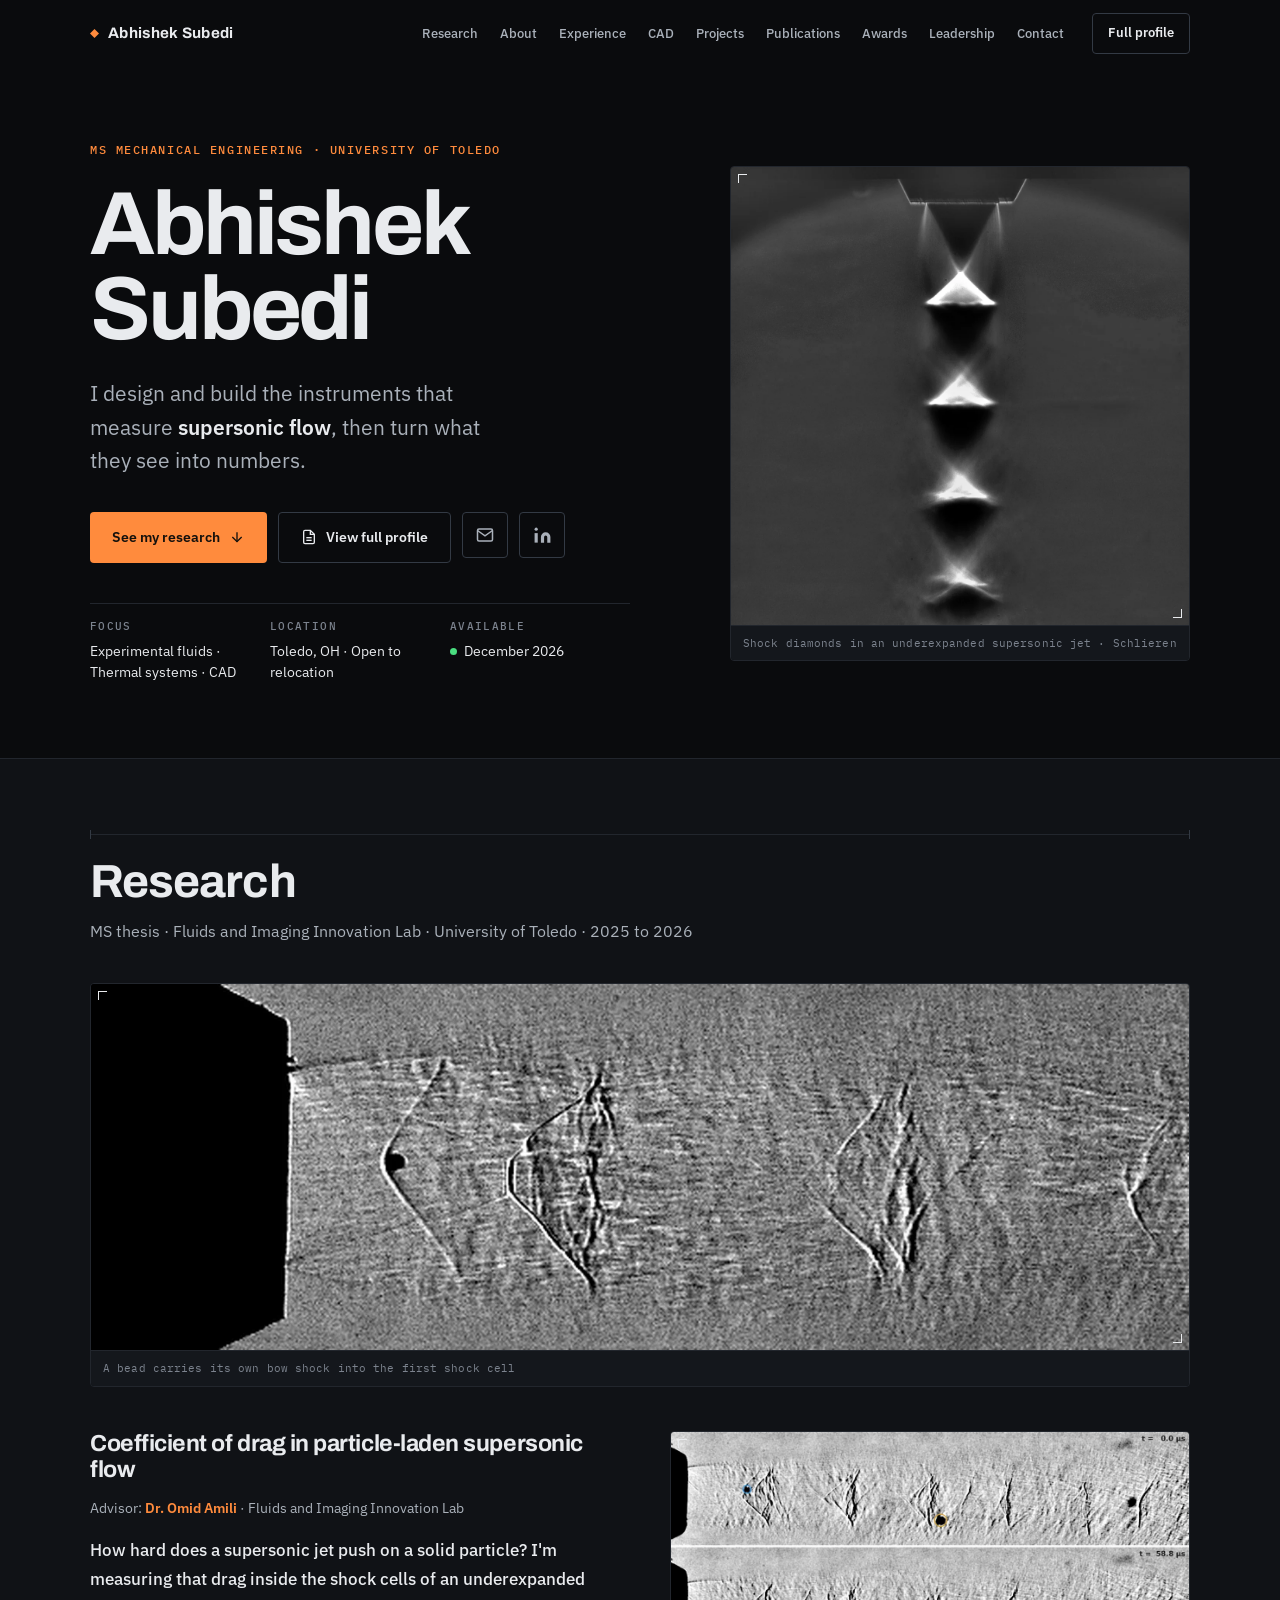
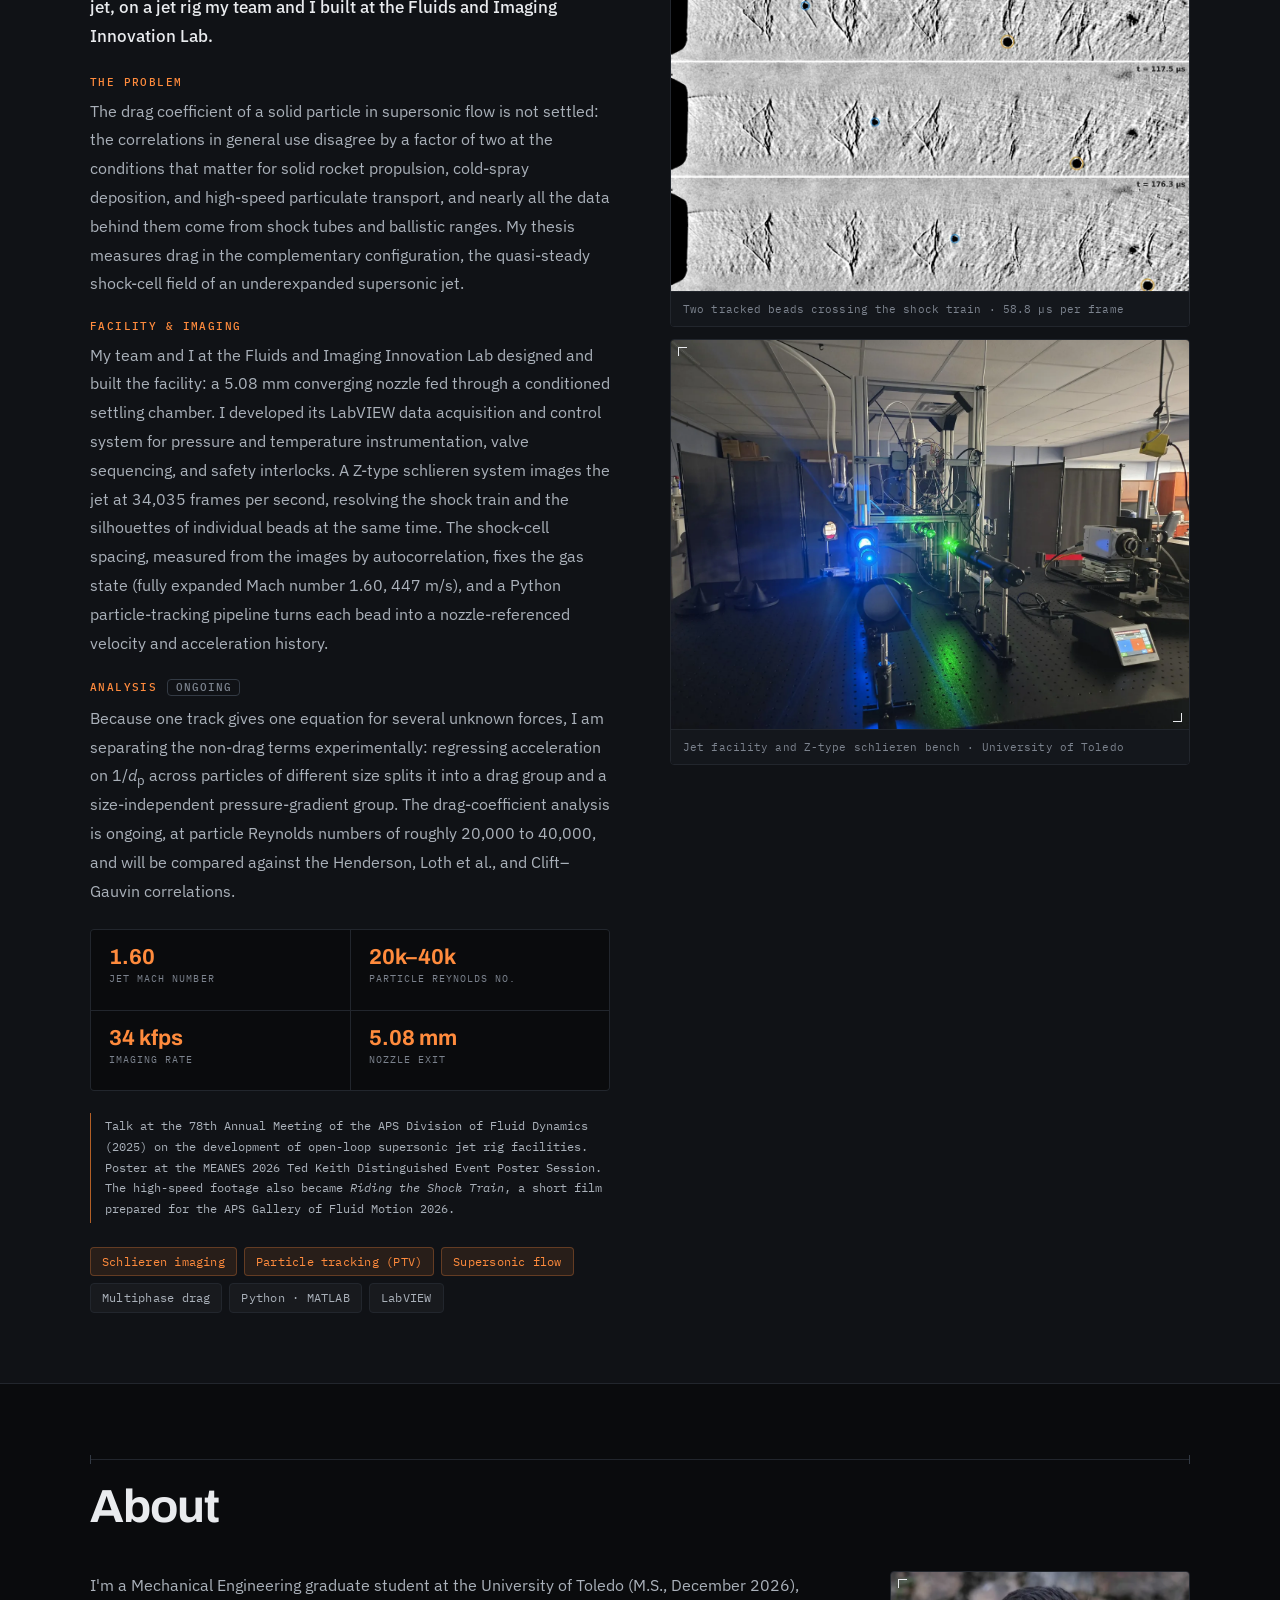
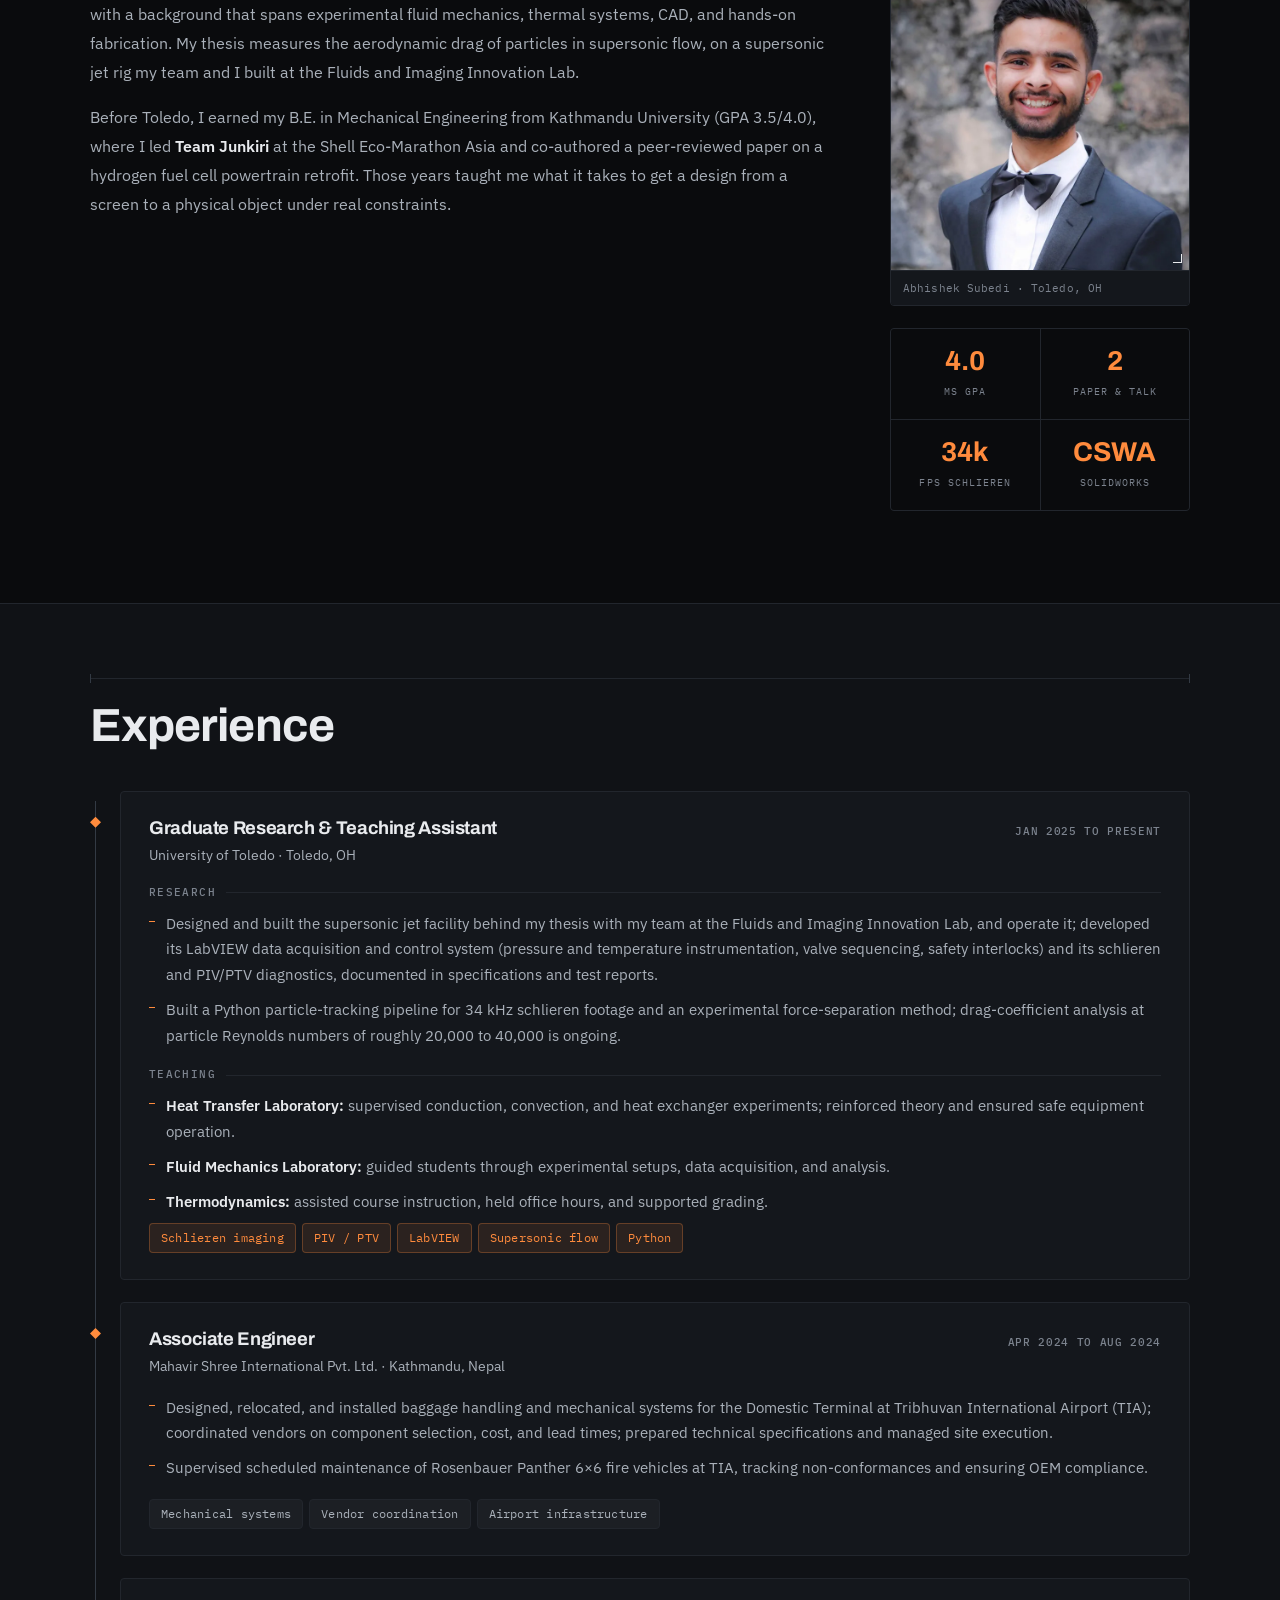
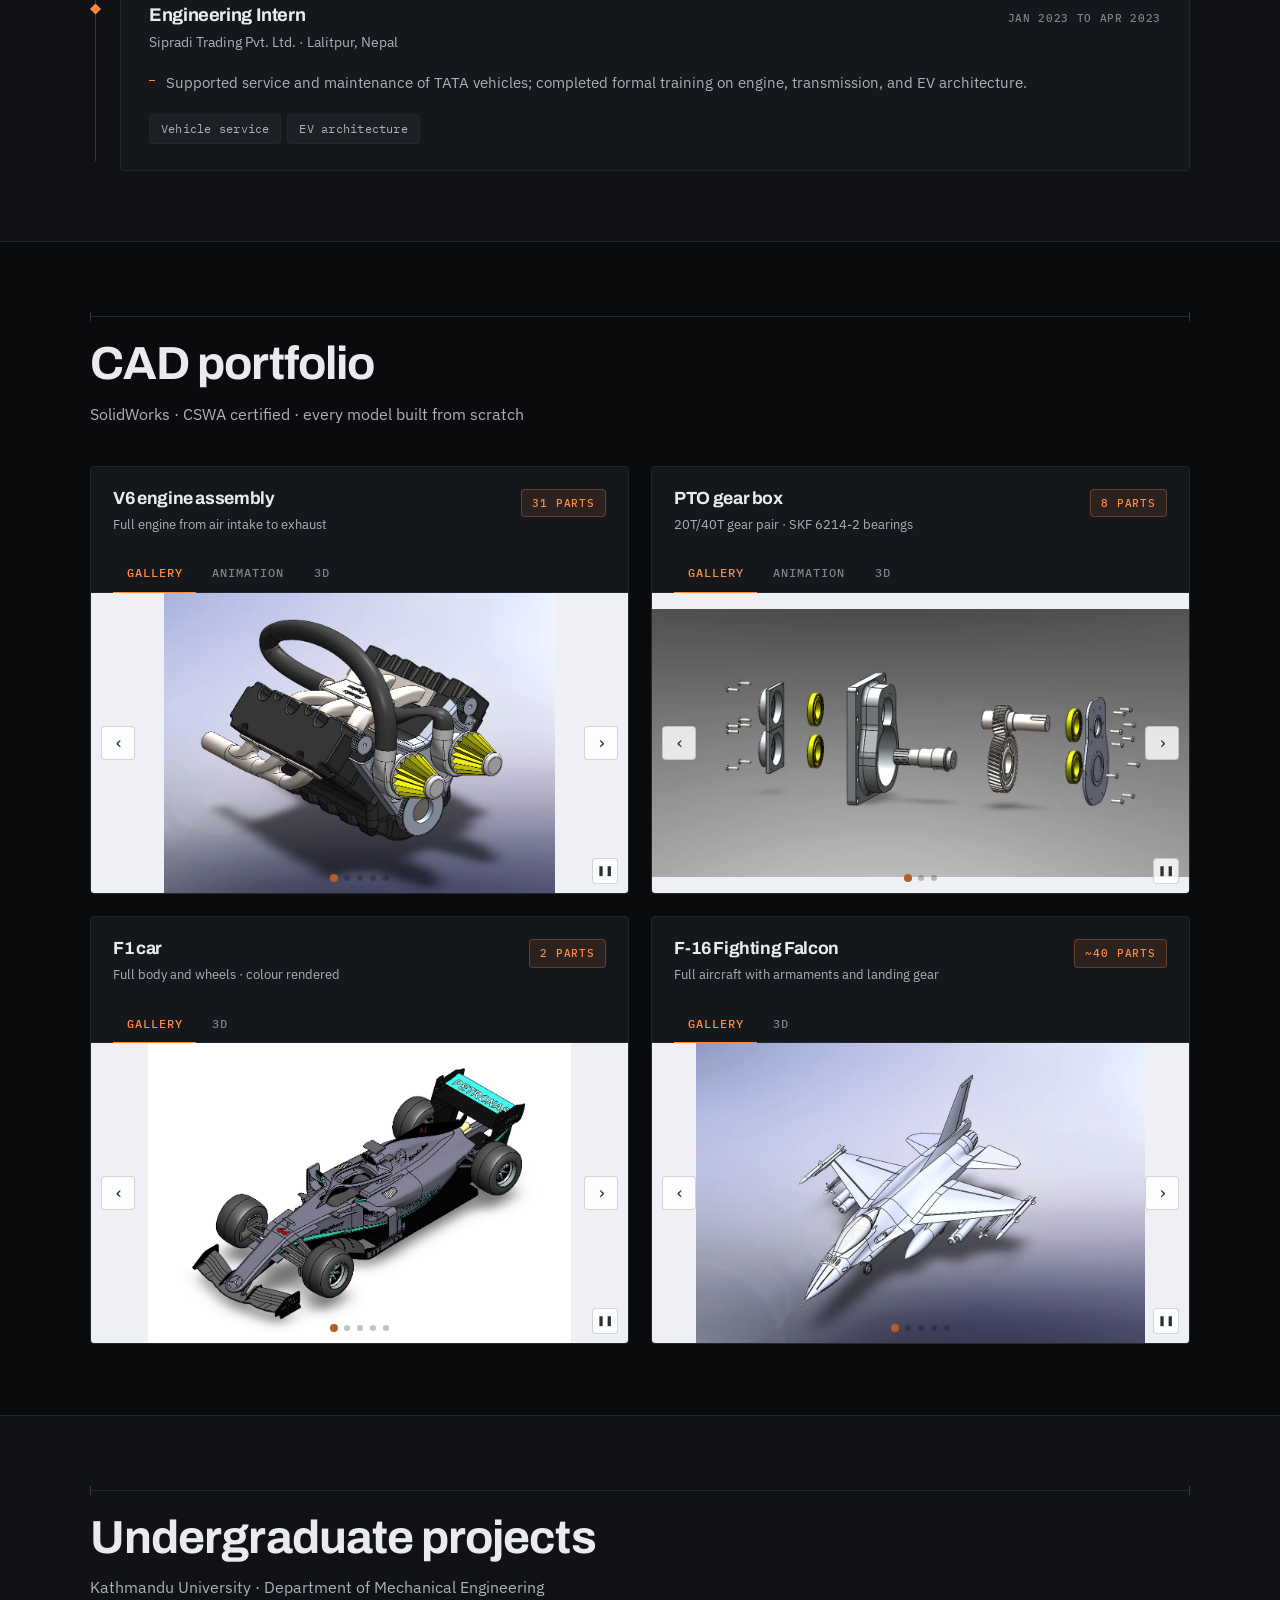
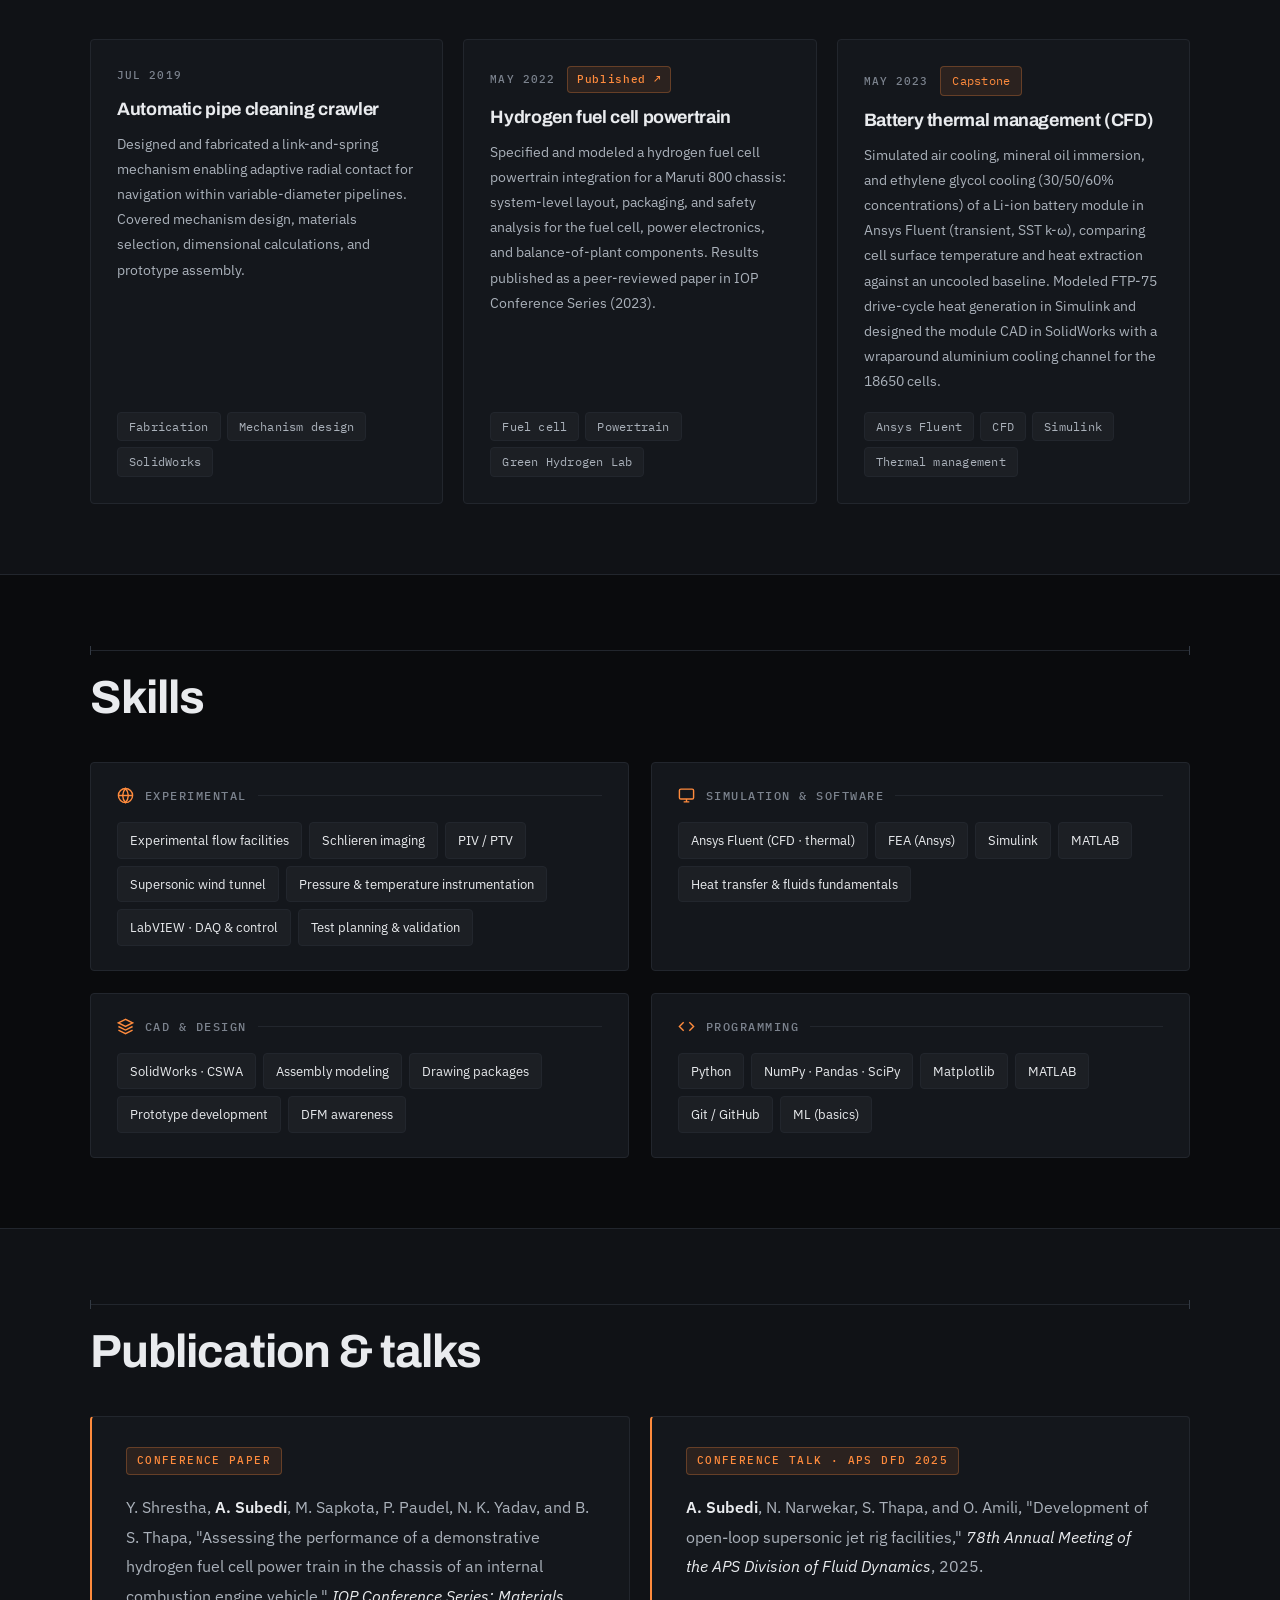
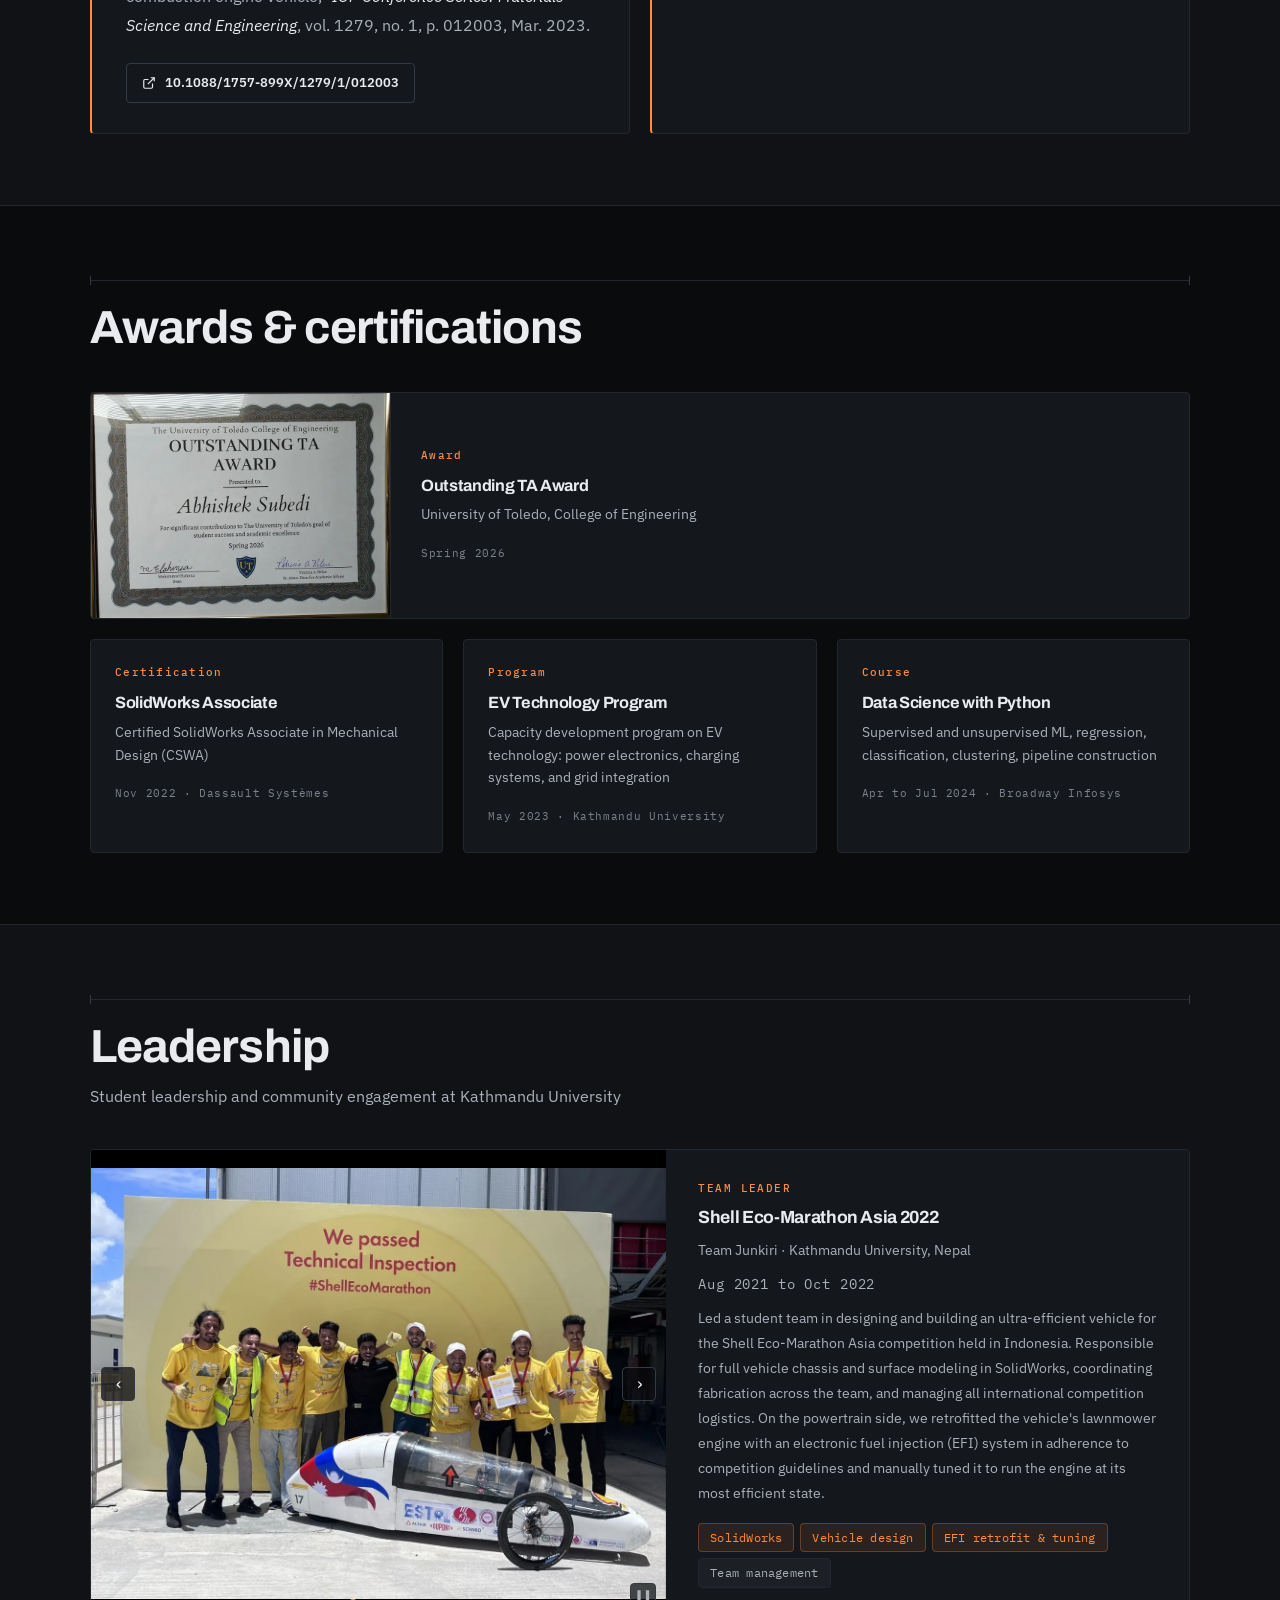
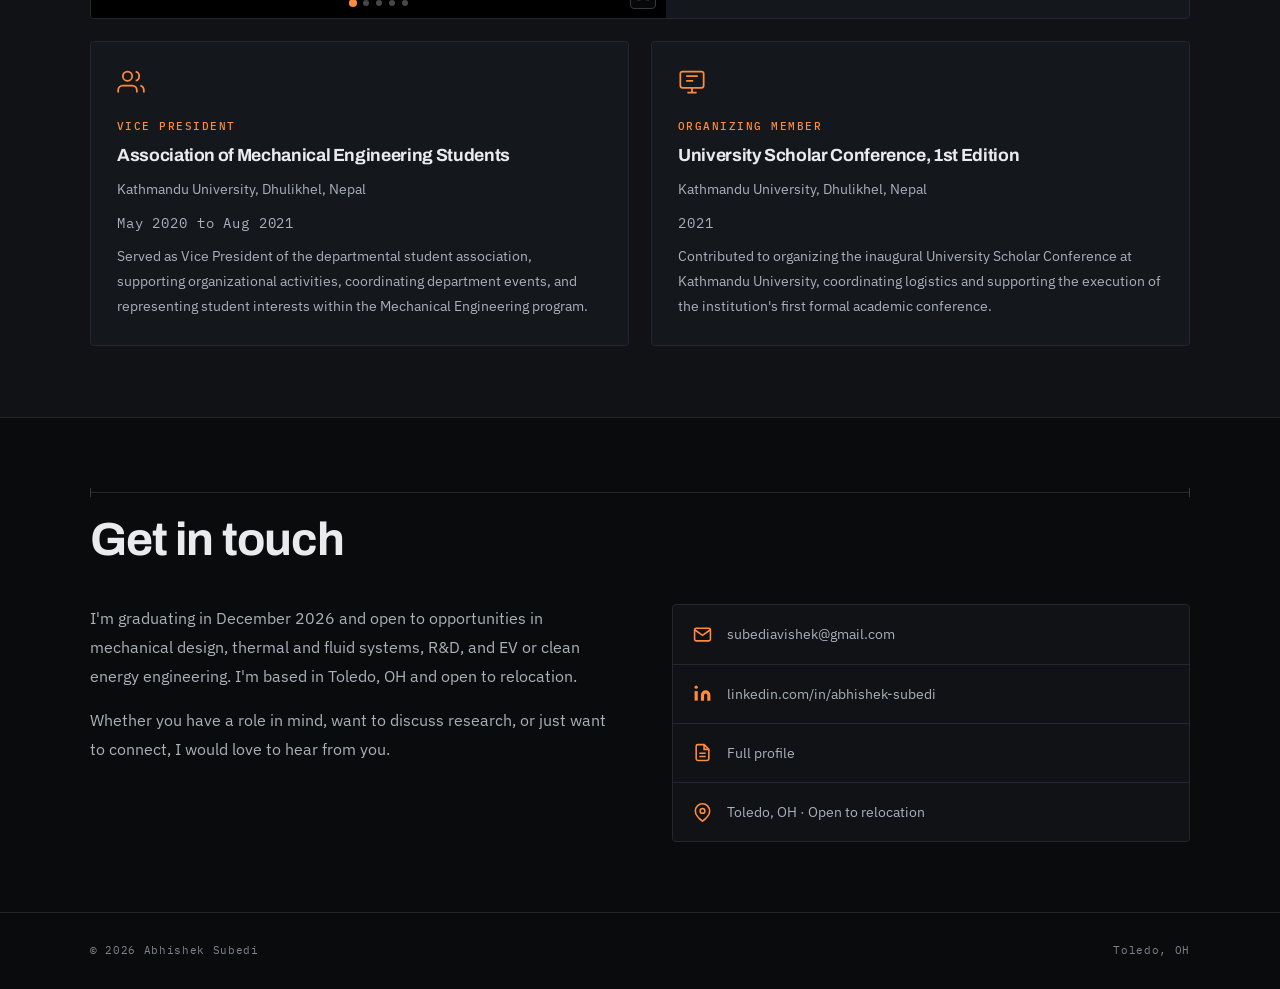
==== commit 9c2bb608: "Credit the jet rig to the team at the Fluids and Imaging Innovation Lab The facility was built by a " ====
--- a/index.html
+++ b/index.html
@@ -170,13 +170,13 @@
       <div class="research-desc">
         <h3>Coefficient of drag in particle-laden supersonic flow</h3>
         <p class="research-advisor">Advisor: <strong>Dr. Omid Amili</strong> · Fluids and Imaging Innovation Lab</p>
-        <p class="research-lead">How hard does a supersonic jet push on a solid particle? I'm measuring that drag inside the shock cells of an underexpanded jet, on a facility and imaging system I built.</p>
+        <p class="research-lead">How hard does a supersonic jet push on a solid particle? I'm measuring that drag inside the shock cells of an underexpanded jet, on a jet rig my team and I built at the Fluids and Imaging Innovation Lab.</p>
 
         <h4 class="research-label">The problem</h4>
         <p>The drag coefficient of a solid particle in supersonic flow is not settled: the correlations in general use disagree by a factor of two at the conditions that matter for solid rocket propulsion, cold-spray deposition, and high-speed particulate transport, and nearly all the data behind them come from shock tubes and ballistic ranges. My thesis measures drag in the complementary configuration, the quasi-steady shock-cell field of an underexpanded supersonic jet.</p>
 
         <h4 class="research-label">Facility &amp; imaging</h4>
-        <p>I designed and built the facility: a 5.08&nbsp;mm converging nozzle fed through a conditioned settling chamber, with a LabVIEW data acquisition and control system for pressure and temperature instrumentation, valve sequencing, and safety interlocks. A Z-type schlieren system images the jet at 34,035 frames per second, resolving the shock train and the silhouettes of individual beads at the same time. The shock-cell spacing, measured from the images by autocorrelation, fixes the gas state (fully expanded Mach number 1.60, 447&nbsp;m/s), and a Python particle-tracking pipeline turns each bead into a nozzle-referenced velocity and acceleration history.</p>
+        <p>My team and I at the Fluids and Imaging Innovation Lab designed and built the facility: a 5.08&nbsp;mm converging nozzle fed through a conditioned settling chamber. I developed its LabVIEW data acquisition and control system for pressure and temperature instrumentation, valve sequencing, and safety interlocks. A Z-type schlieren system images the jet at 34,035 frames per second, resolving the shock train and the silhouettes of individual beads at the same time. The shock-cell spacing, measured from the images by autocorrelation, fixes the gas state (fully expanded Mach number 1.60, 447&nbsp;m/s), and a Python particle-tracking pipeline turns each bead into a nozzle-referenced velocity and acceleration history.</p>
 
         <h4 class="research-label">Analysis <span class="research-status">ongoing</span></h4>
         <p>Because one track gives one equation for several unknown forces, I am separating the non-drag terms experimentally: regressing acceleration on 1/<i>d</i><sub>p</sub> across particles of different size splits it into a drag group and a size-independent pressure-gradient group. The drag-coefficient analysis is ongoing, at particle Reynolds numbers of roughly 20,000 to 40,000, and will be compared against the Henderson, Loth et al., and Clift–Gauvin correlations.</p>
@@ -227,7 +227,7 @@
 
     <div class="about-grid reveal">
       <div class="about-text">
-        <p>I'm a Mechanical Engineering graduate student at the University of Toledo (M.S., December 2026), with a background that spans experimental fluid mechanics, thermal systems, CAD, and hands-on fabrication. My thesis measures the aerodynamic drag of particles in supersonic flow, on a jet facility and imaging system I designed and built.</p>
+        <p>I'm a Mechanical Engineering graduate student at the University of Toledo (M.S., December 2026), with a background that spans experimental fluid mechanics, thermal systems, CAD, and hands-on fabrication. My thesis measures the aerodynamic drag of particles in supersonic flow, on a supersonic jet rig my team and I built at the Fluids and Imaging Innovation Lab.</p>
         <p>Before Toledo, I earned my B.E. in Mechanical Engineering from Kathmandu University (GPA 3.5/4.0), where I led <strong>Team Junkiri</strong> at the Shell Eco-Marathon Asia and co-authored a peer-reviewed paper on a hydrogen fuel cell powertrain retrofit. Those years taught me what it takes to get a design from a screen to a physical object under real constraints.</p>
       </div>
 
@@ -276,7 +276,7 @@
           </div>
           <p class="exp-type">Research</p>
           <ul class="exp-list">
-            <li>Designed, built, and operate the supersonic jet facility behind my thesis, including its LabVIEW data acquisition and control system (pressure and temperature instrumentation, valve sequencing, safety interlocks) and its schlieren and PIV/PTV diagnostics, documented in specifications and test reports.</li>
+            <li>Designed and built the supersonic jet facility behind my thesis with my team at the Fluids and Imaging Innovation Lab, and operate it; developed its LabVIEW data acquisition and control system (pressure and temperature instrumentation, valve sequencing, safety interlocks) and its schlieren and PIV/PTV diagnostics, documented in specifications and test reports.</li>
             <li>Built a Python particle-tracking pipeline for 34&nbsp;kHz schlieren footage and an experimental force-separation method; drag-coefficient analysis at particle Reynolds numbers of roughly 20,000 to 40,000 is ongoing.</li>
           </ul>
           <div class="fold" data-fold="Show teaching roles">
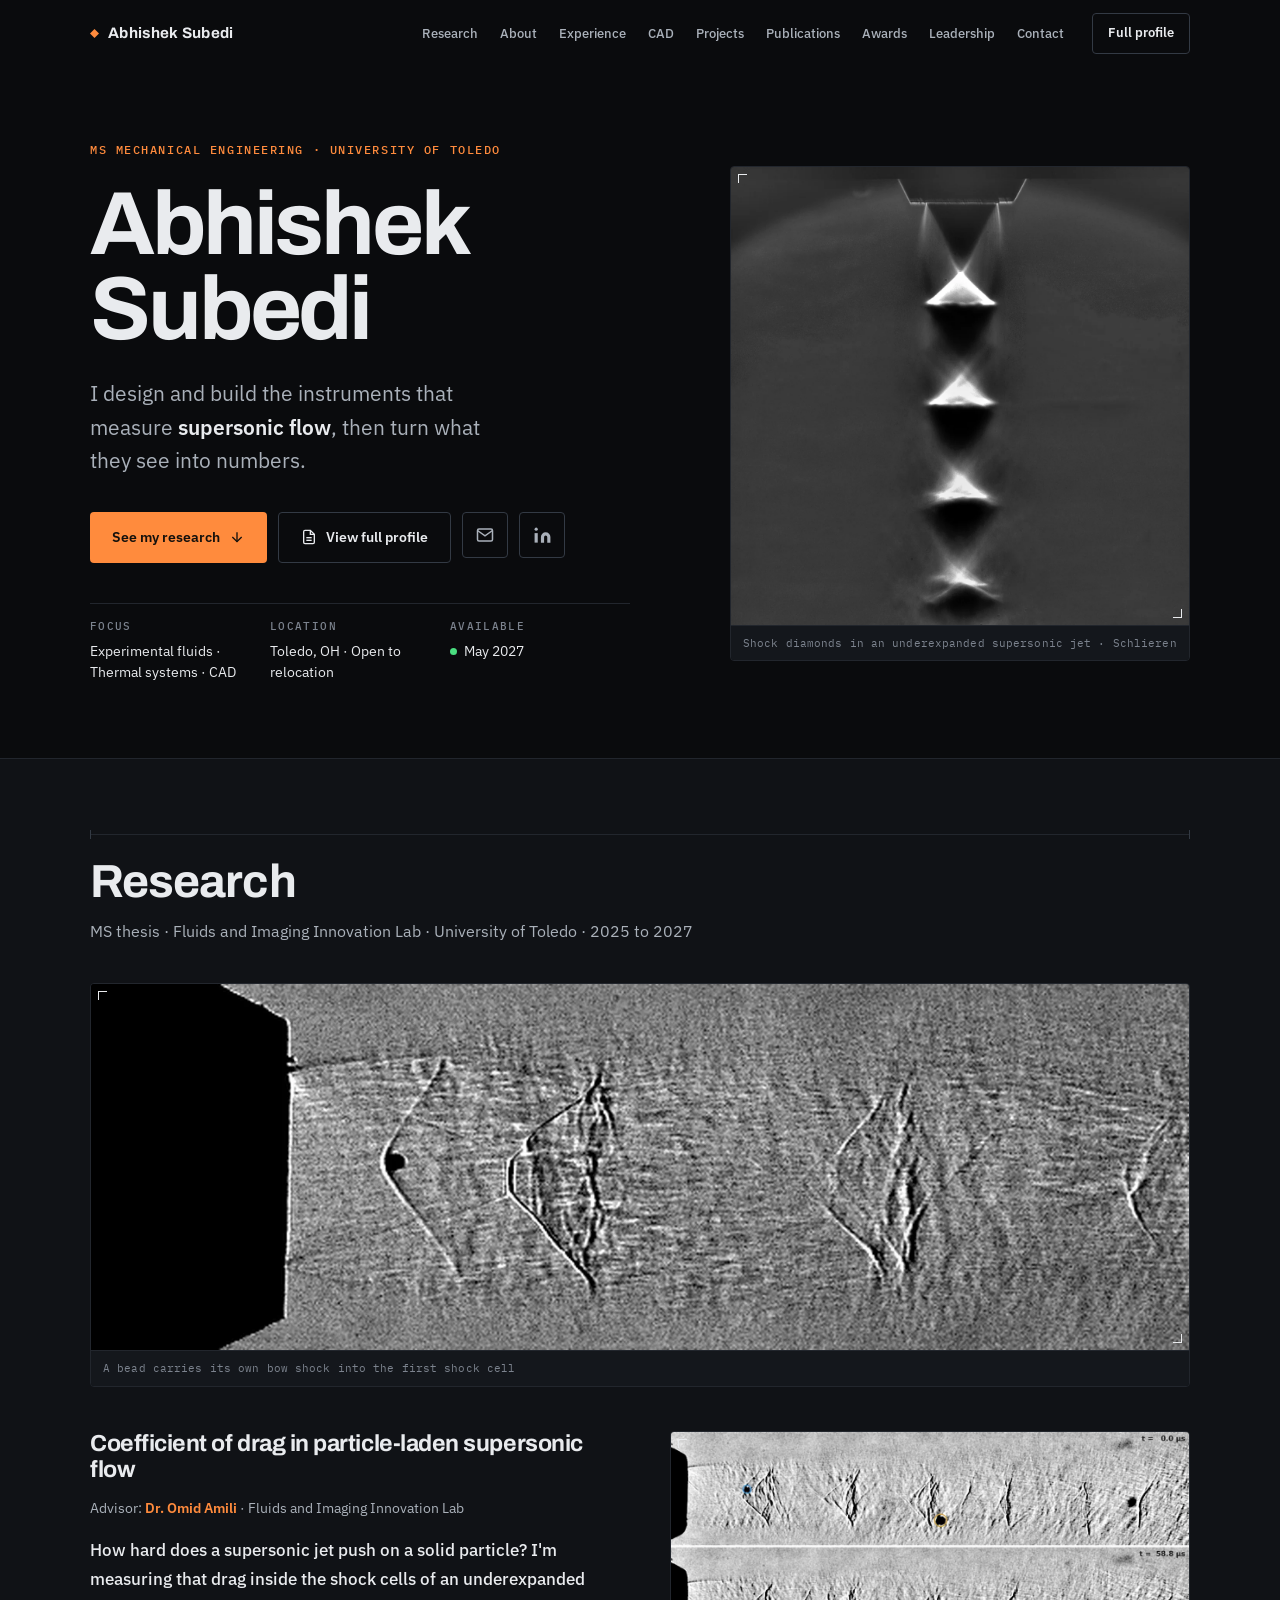
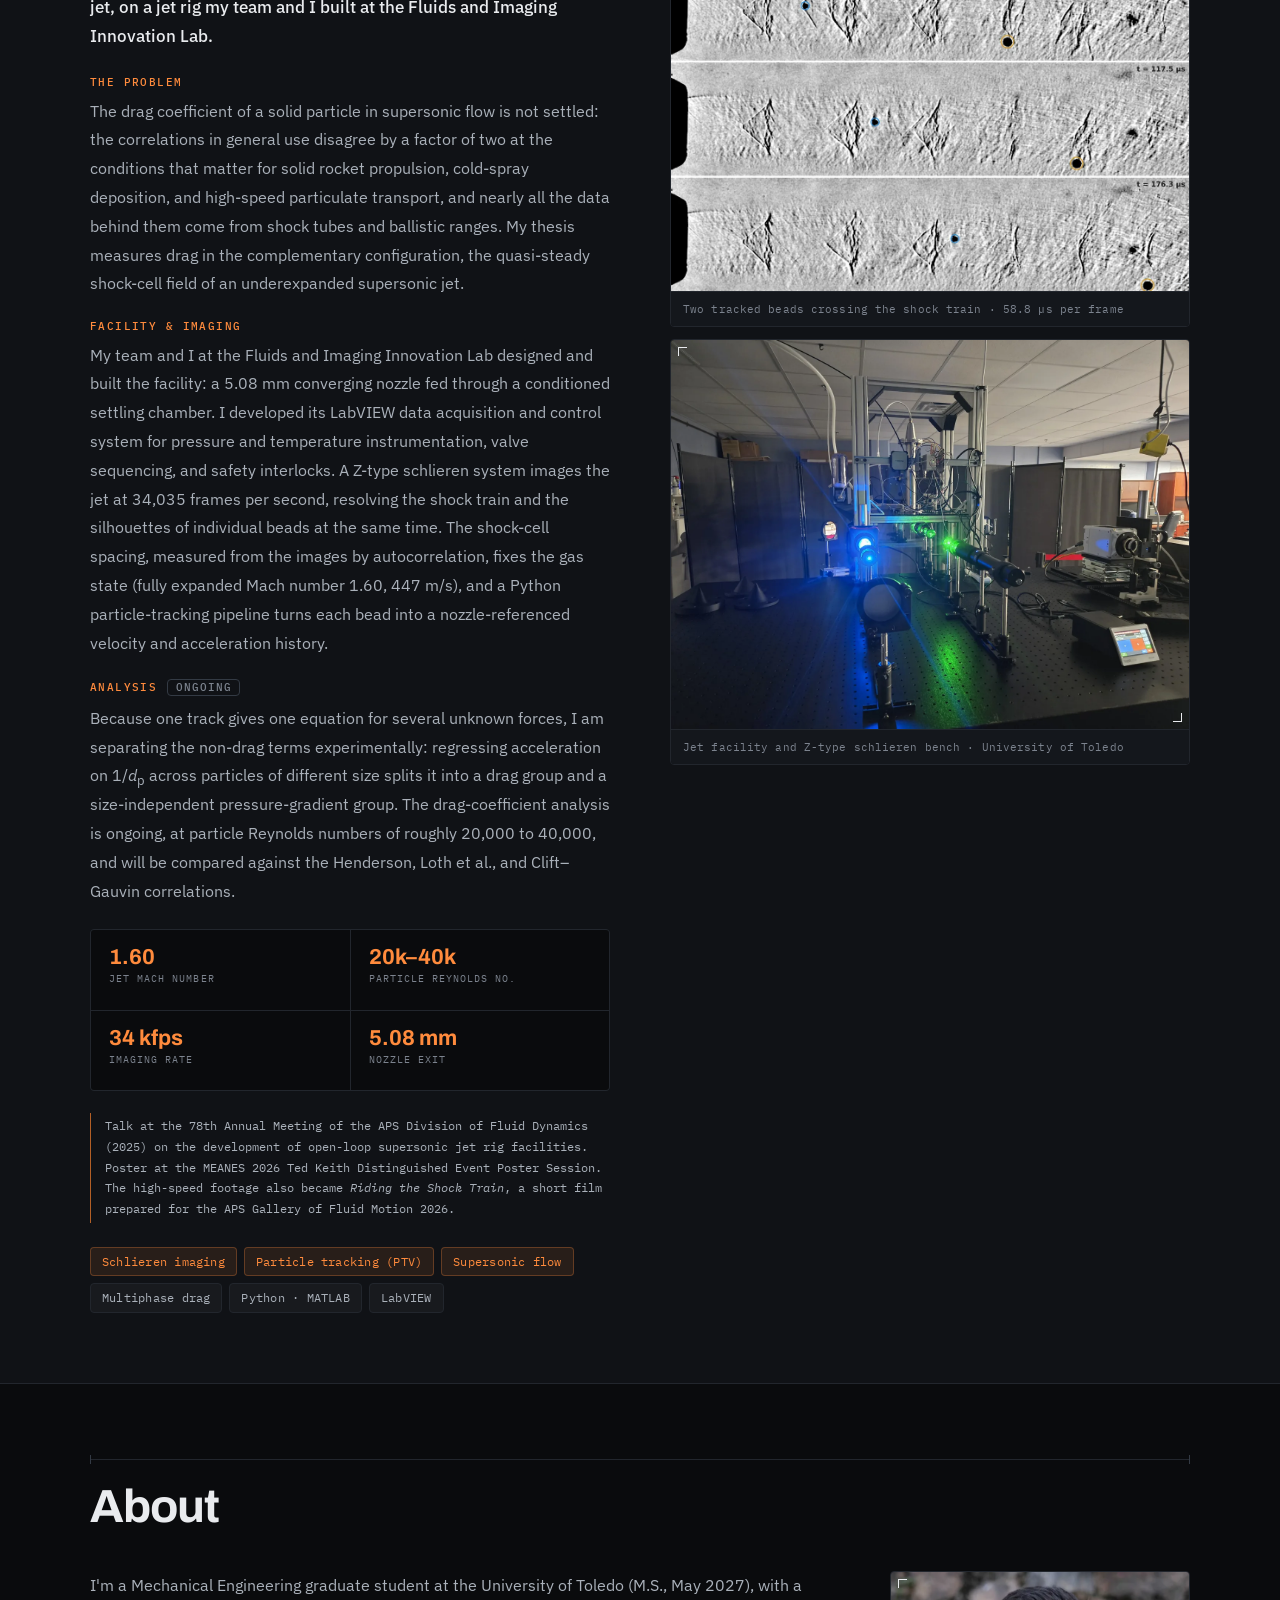
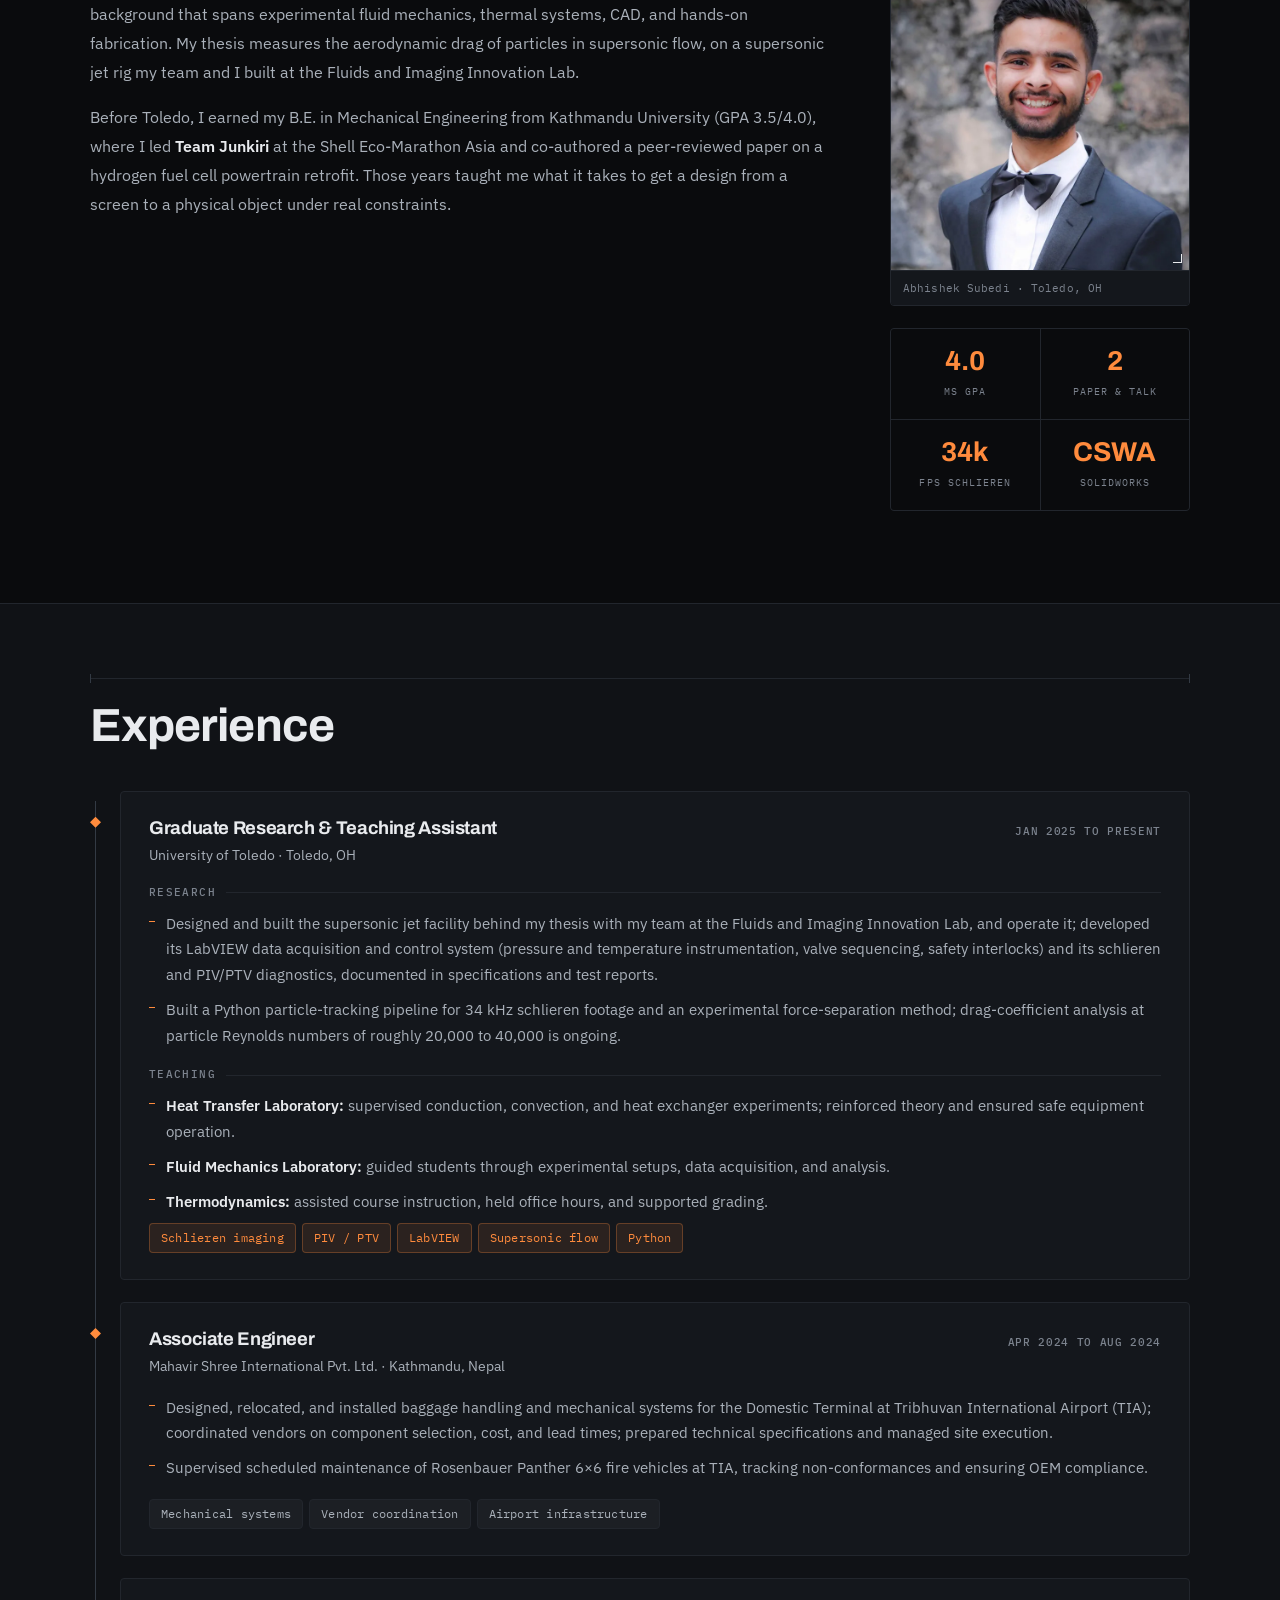
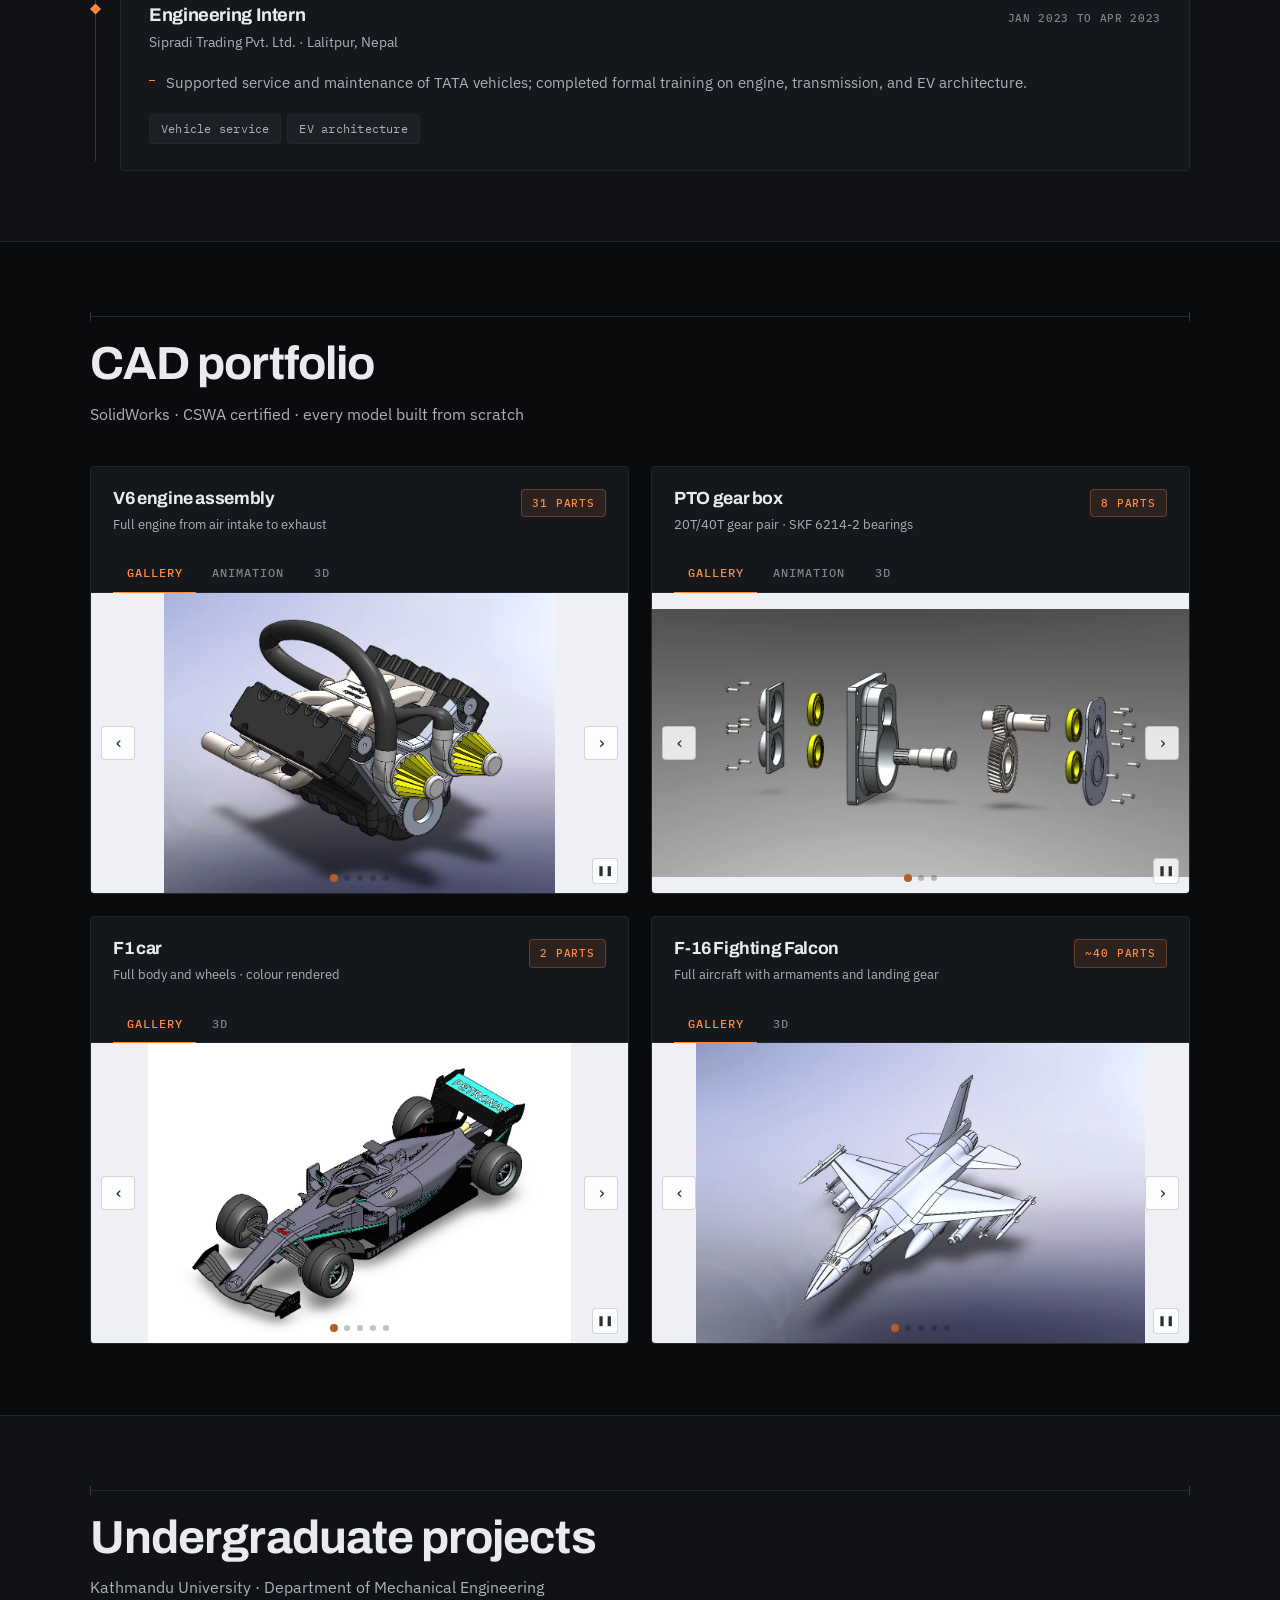
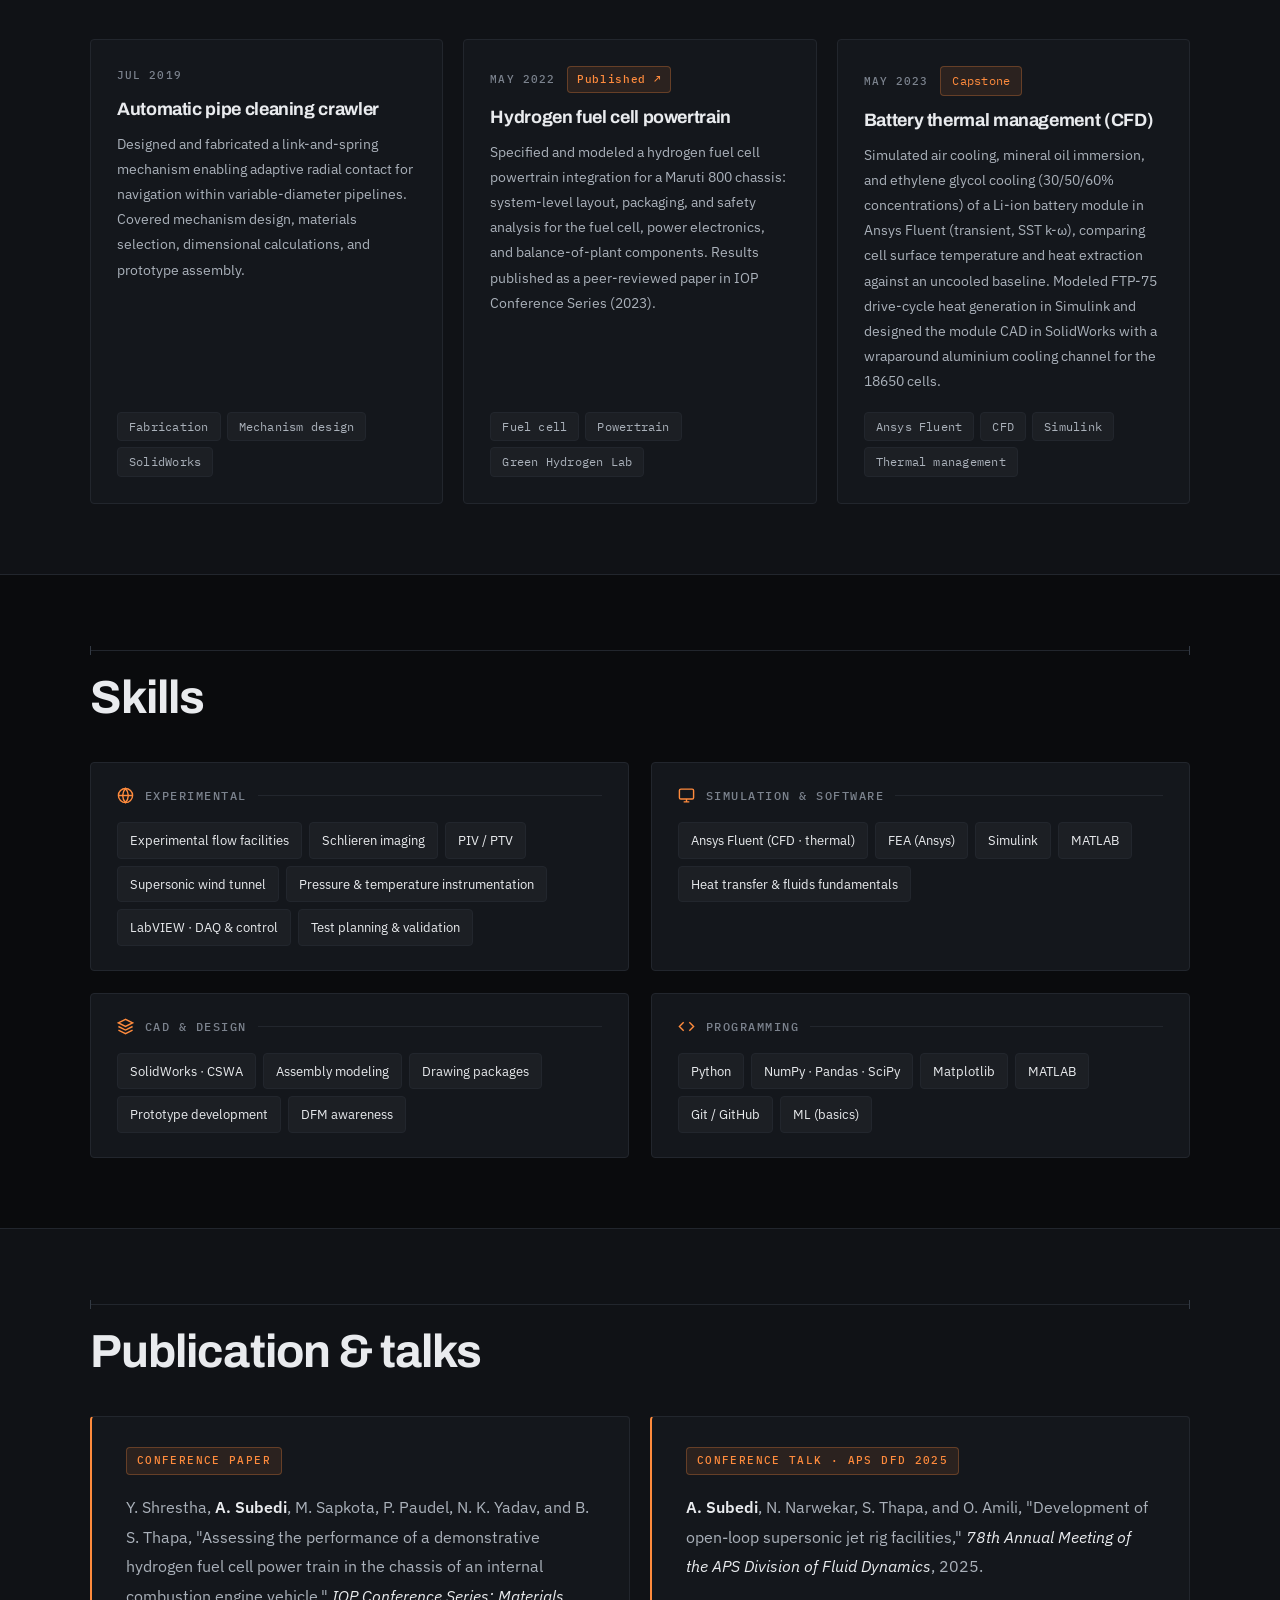
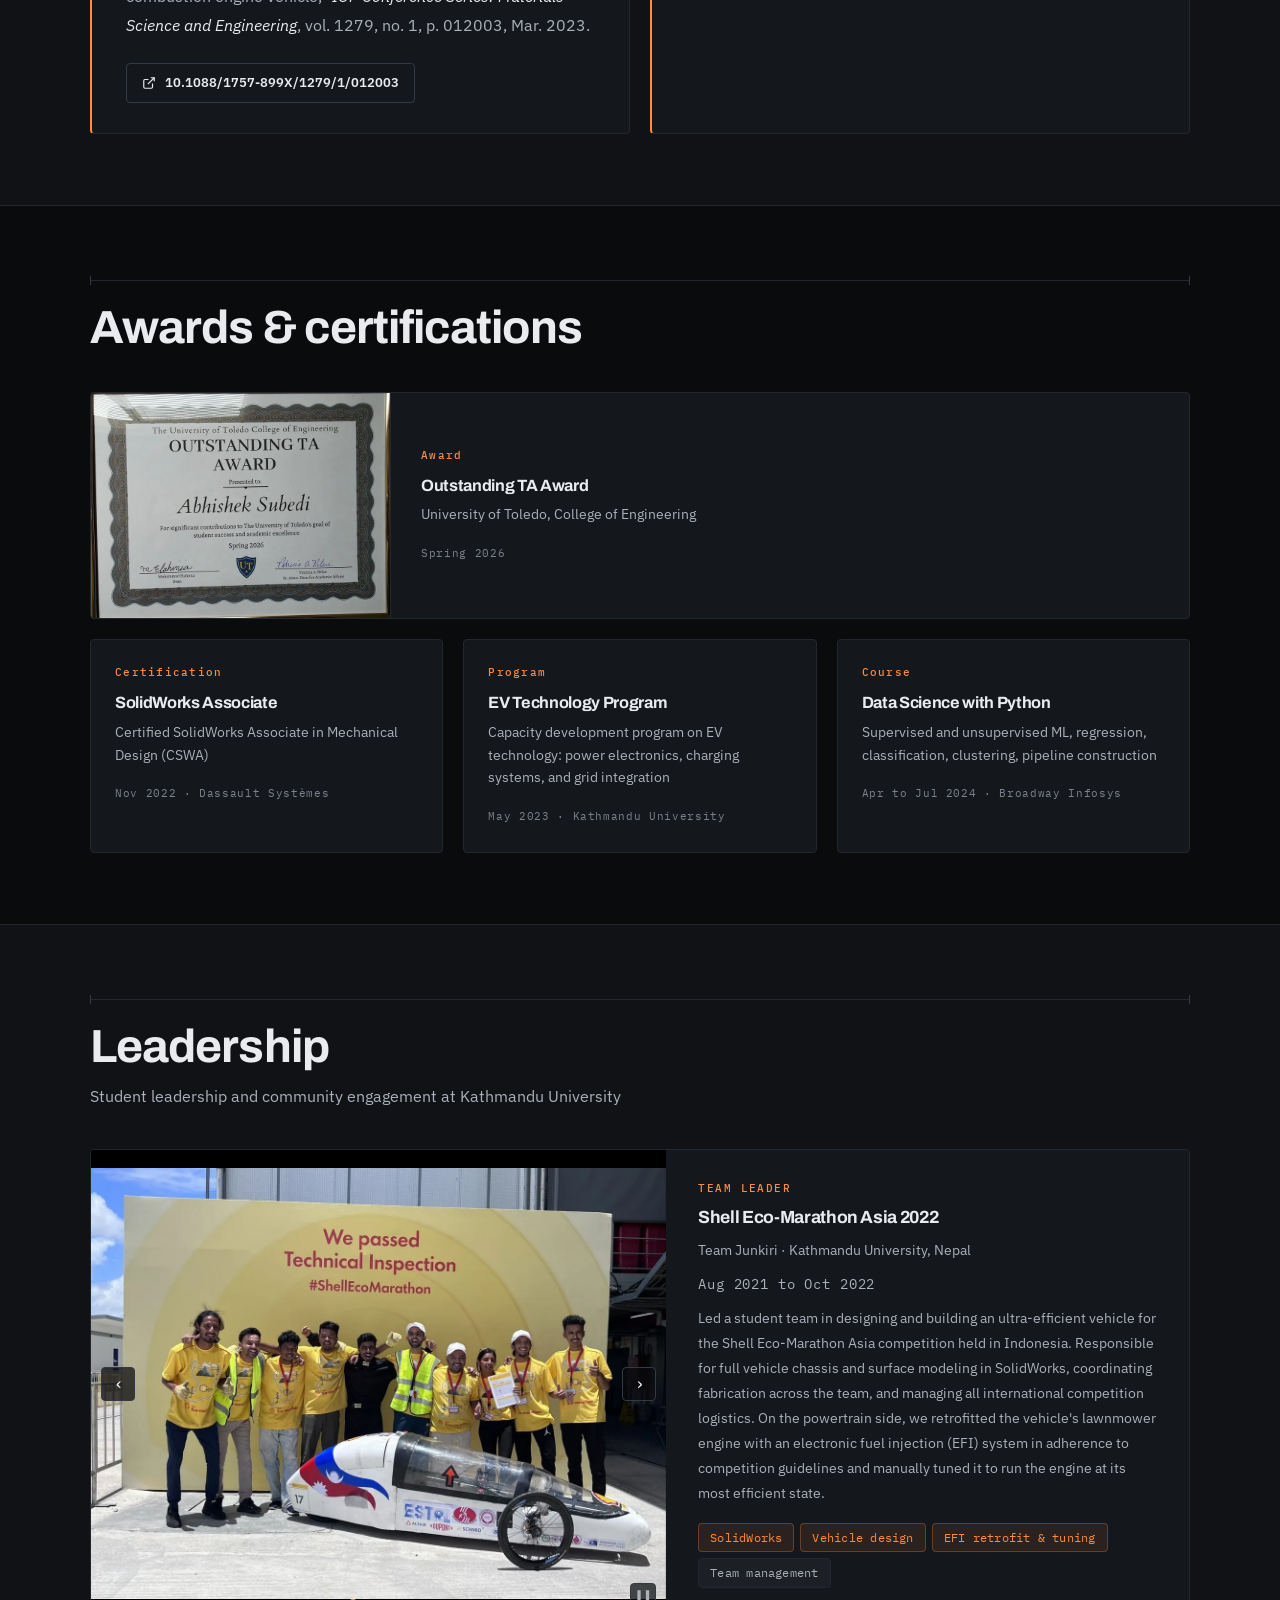
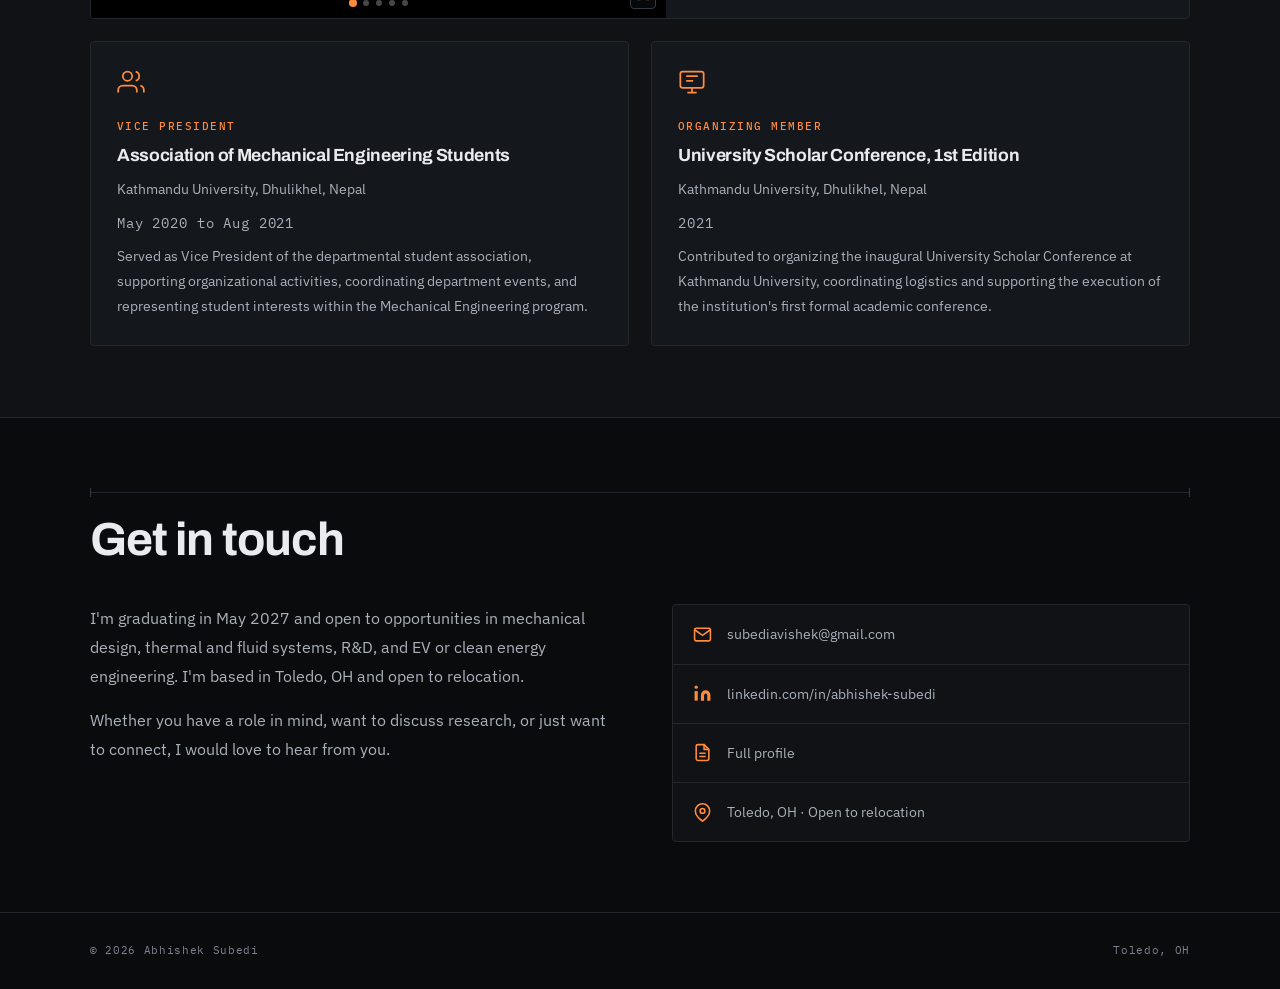
==== commit 45869351: "Move expected graduation to May 2027 Update the hero availability, about text, contact text, typewri" ====
--- a/index.html
+++ b/index.html
@@ -14,7 +14,7 @@
   <meta property="og:site_name" content="Abhishek Subedi">
   <meta property="og:url" content="https://abhisheksubedi.name.np/">
   <meta property="og:title" content="Abhishek Subedi | Mechanical Engineer">
-  <meta property="og:description" content="Supersonic wind tunnel design, Schlieren imaging and PIV, thermal systems, and SolidWorks CAD. MS Mechanical Engineering, University of Toledo, December 2026.">
+  <meta property="og:description" content="Supersonic wind tunnel design, Schlieren imaging and PIV, thermal systems, and SolidWorks CAD. MS Mechanical Engineering, University of Toledo, May 2027.">
   <meta property="og:image" content="https://abhisheksubedi.name.np/assets/images/og-card.jpg">
   <meta property="og:image:width" content="1200">
   <meta property="og:image:height" content="630">
@@ -132,7 +132,7 @@
         </div>
         <div>
           <dt>Available</dt>
-          <dd><span class="live-dot" aria-hidden="true"></span>December 2026</dd>
+          <dd><span class="live-dot" aria-hidden="true"></span>May 2027</dd>
         </div>
       </dl>
     </div>
@@ -156,7 +156,7 @@
     <header class="sec-head reveal">
       <div class="sec-rule"><span class="sec-line"></span></div>
       <h2 class="sec-title">Research</h2>
-      <p class="sec-sub">MS thesis · Fluids and Imaging Innovation Lab · University of Toledo · 2025 to 2026</p>
+      <p class="sec-sub">MS thesis · Fluids and Imaging Innovation Lab · University of Toledo · 2025 to 2027</p>
     </header>
 
     <figure class="plate bow-plate reveal">
@@ -227,7 +227,7 @@
 
     <div class="about-grid reveal">
       <div class="about-text">
-        <p>I'm a Mechanical Engineering graduate student at the University of Toledo (M.S., December 2026), with a background that spans experimental fluid mechanics, thermal systems, CAD, and hands-on fabrication. My thesis measures the aerodynamic drag of particles in supersonic flow, on a supersonic jet rig my team and I built at the Fluids and Imaging Innovation Lab.</p>
+        <p>I'm a Mechanical Engineering graduate student at the University of Toledo (M.S., May 2027), with a background that spans experimental fluid mechanics, thermal systems, CAD, and hands-on fabrication. My thesis measures the aerodynamic drag of particles in supersonic flow, on a supersonic jet rig my team and I built at the Fluids and Imaging Innovation Lab.</p>
         <p>Before Toledo, I earned my B.E. in Mechanical Engineering from Kathmandu University (GPA 3.5/4.0), where I led <strong>Team Junkiri</strong> at the Shell Eco-Marathon Asia and co-authored a peer-reviewed paper on a hydrogen fuel cell powertrain retrofit. Those years taught me what it takes to get a design from a screen to a physical object under real constraints.</p>
       </div>
 
@@ -800,7 +800,7 @@
 
     <div class="contact-wrap reveal">
       <div class="contact-text">
-        <p>I'm graduating in December 2026 and open to opportunities in mechanical design, thermal and fluid systems, R&amp;D, and EV or clean energy engineering. I'm based in Toledo, OH and open to relocation.</p>
+        <p>I'm graduating in May 2027 and open to opportunities in mechanical design, thermal and fluid systems, R&amp;D, and EV or clean energy engineering. I'm based in Toledo, OH and open to relocation.</p>
         <p>Whether you have a role in mind, want to discuss research, or just want to connect, I would love to hear from you.</p>
       </div>
       <div class="contact-links">
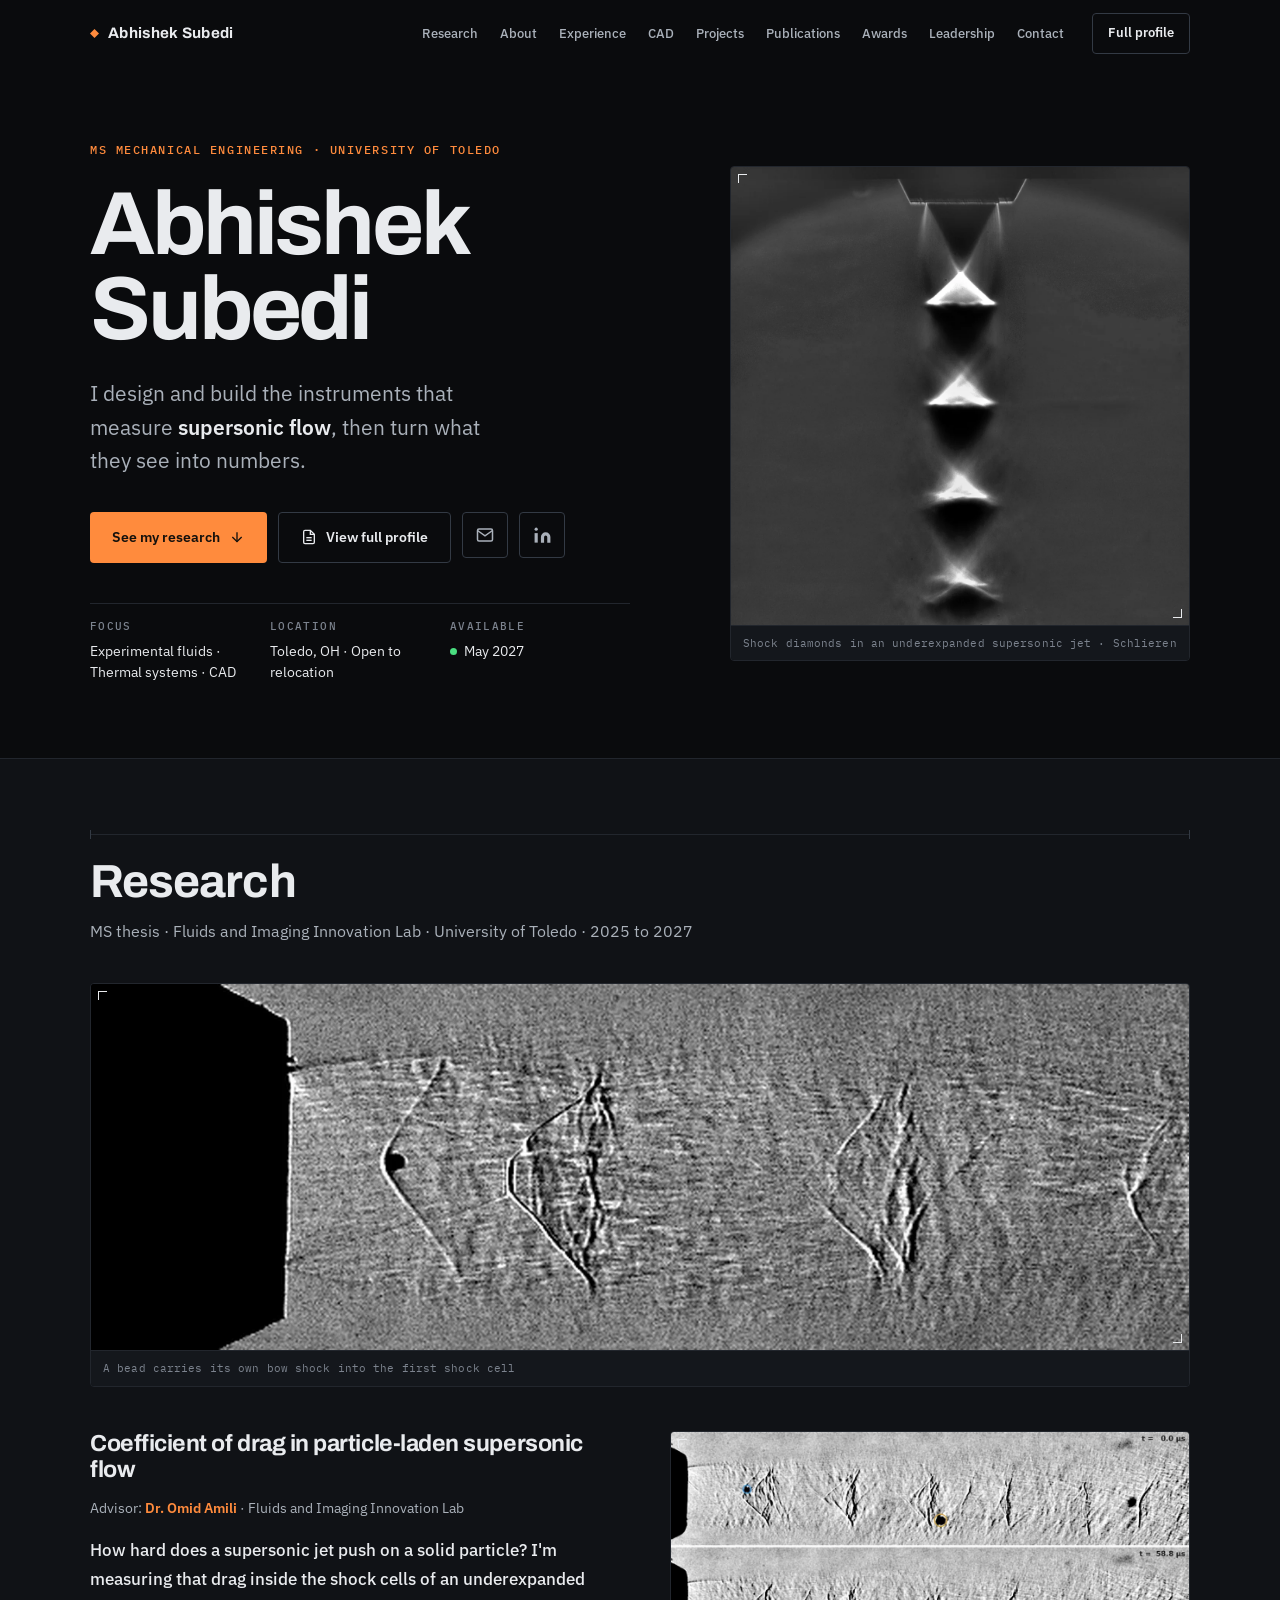
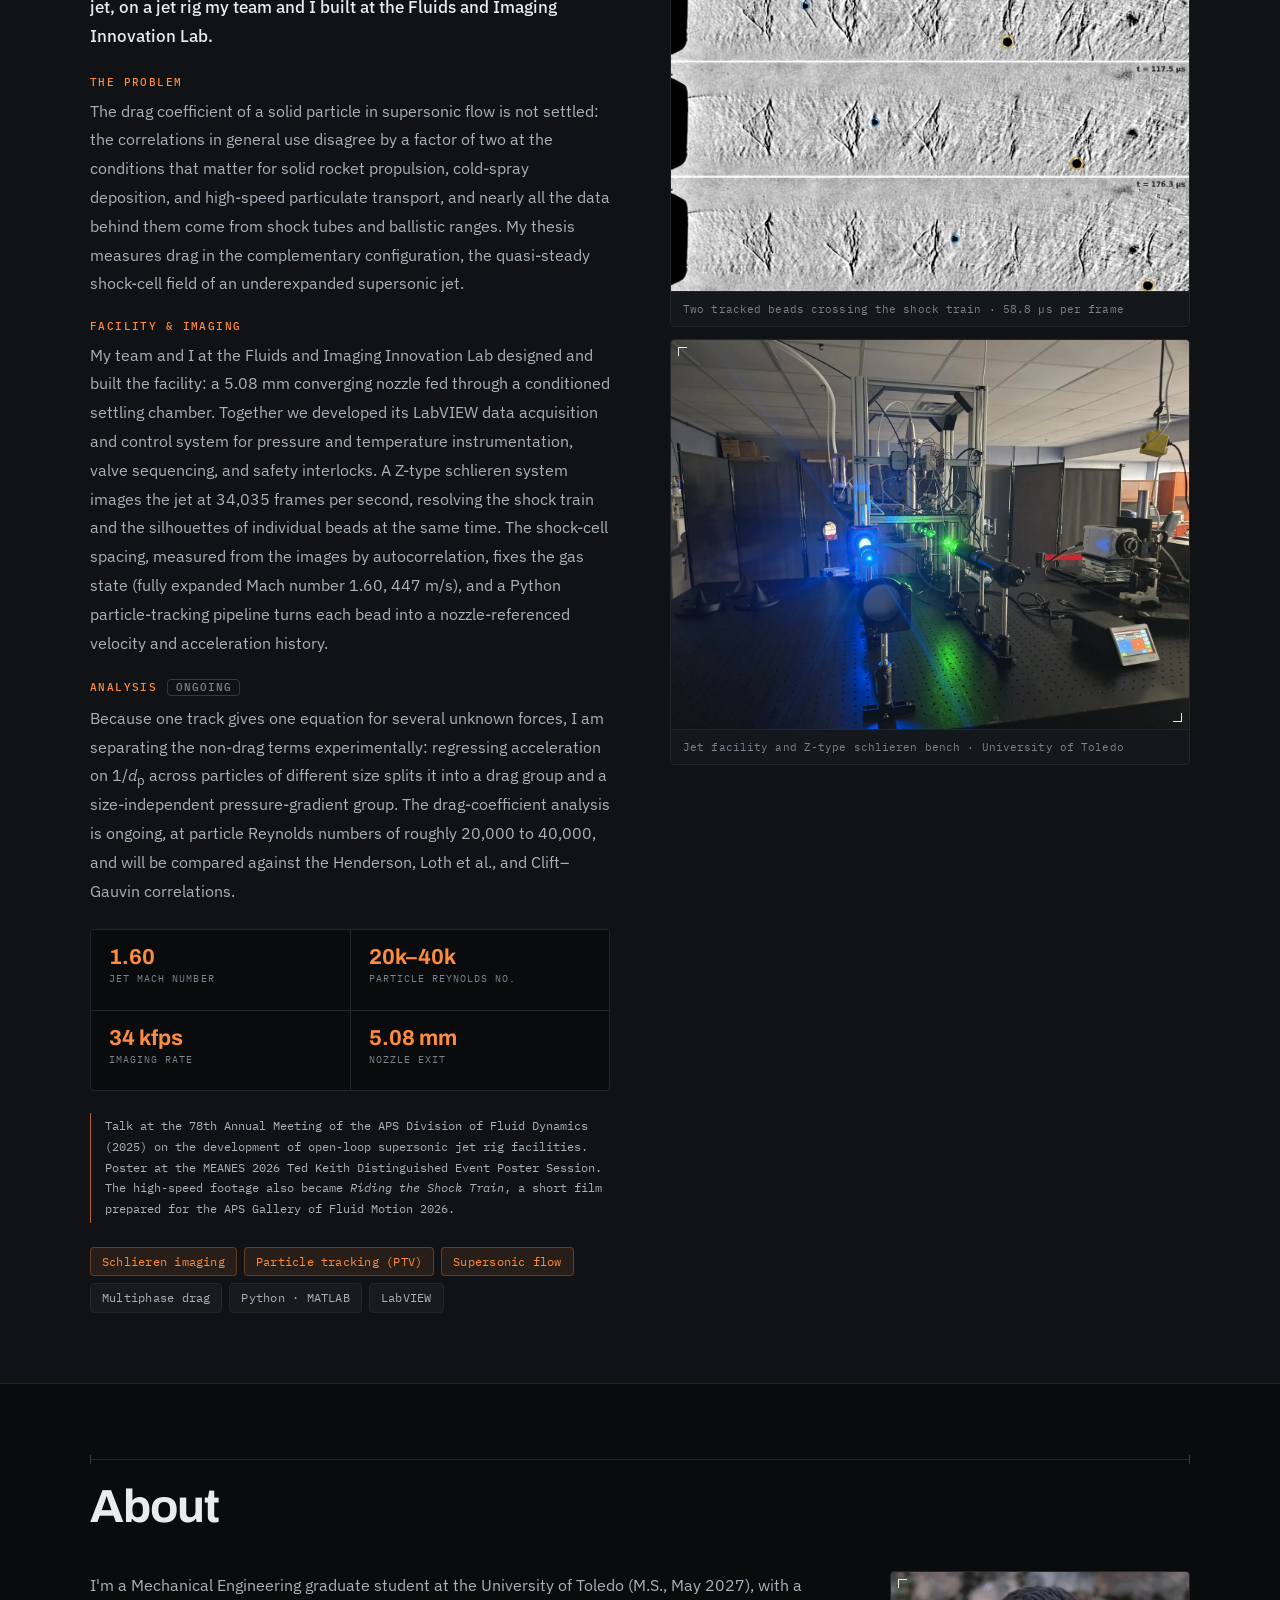
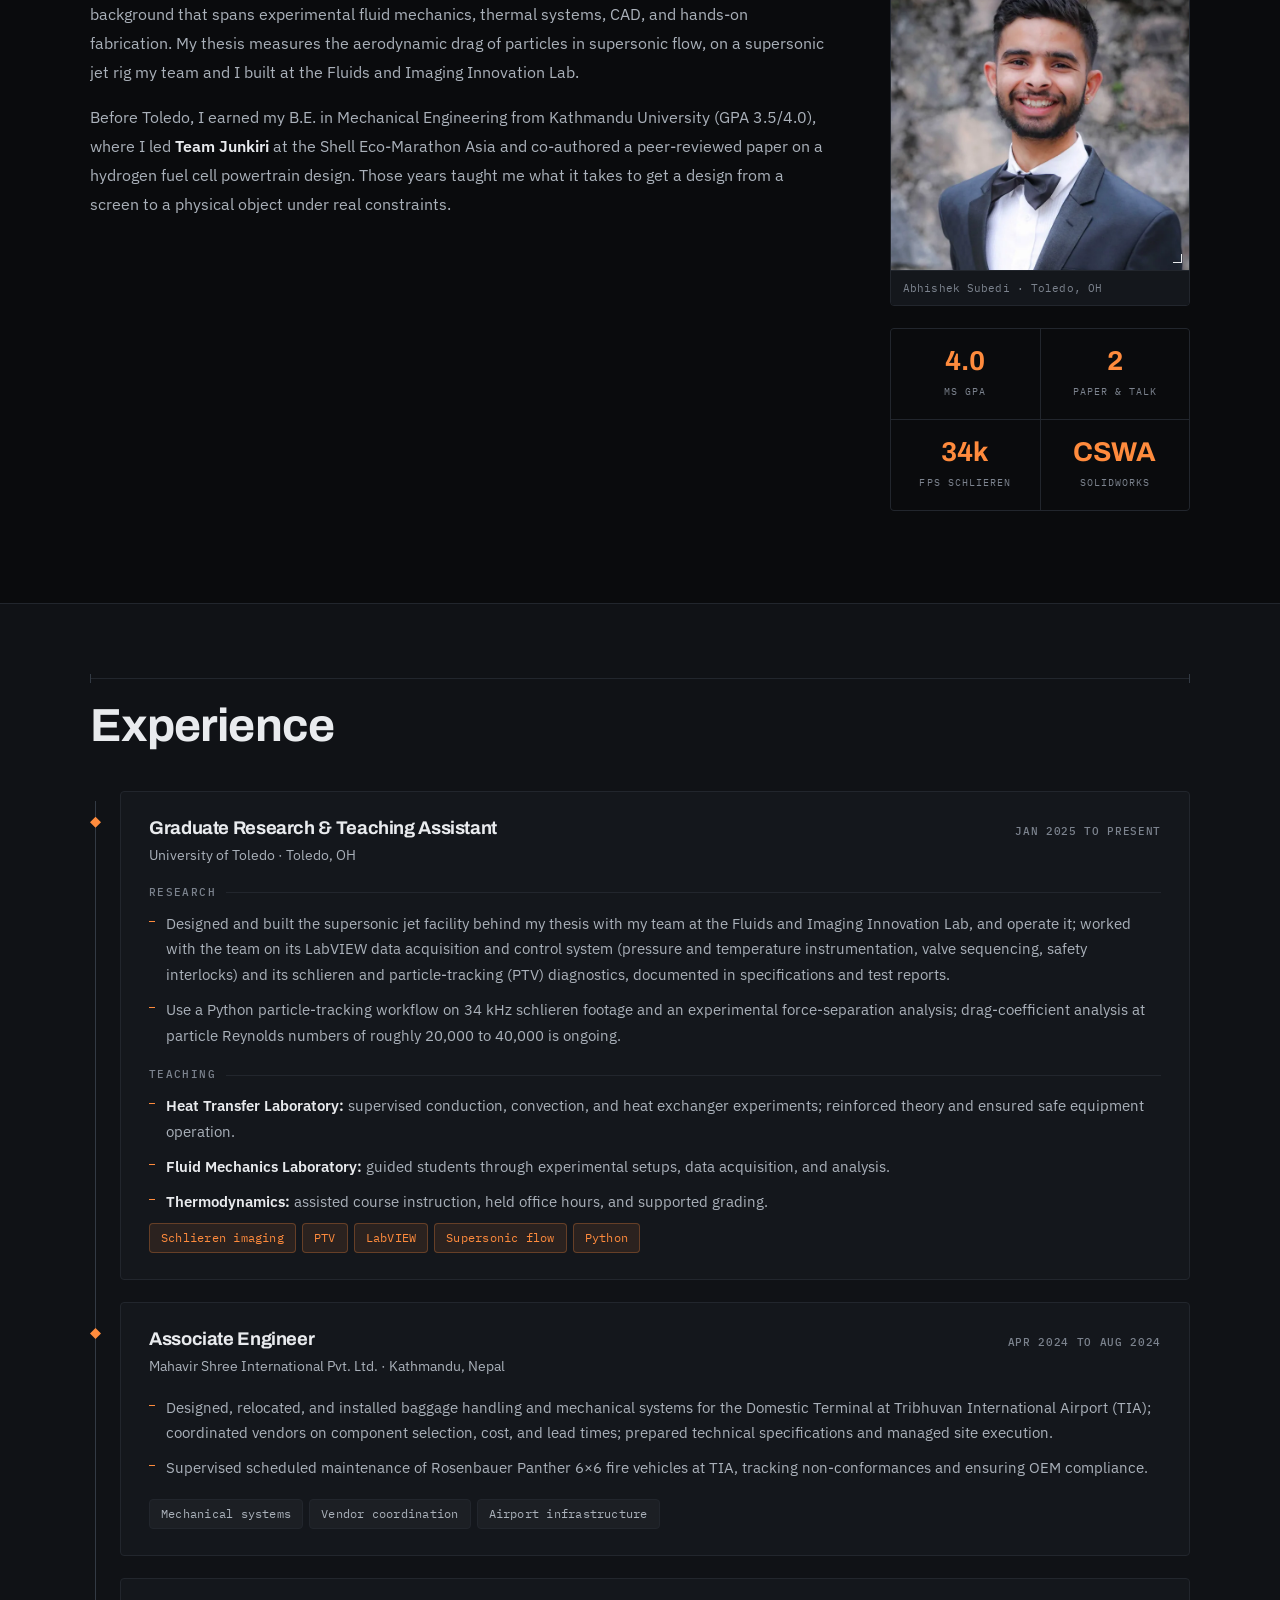
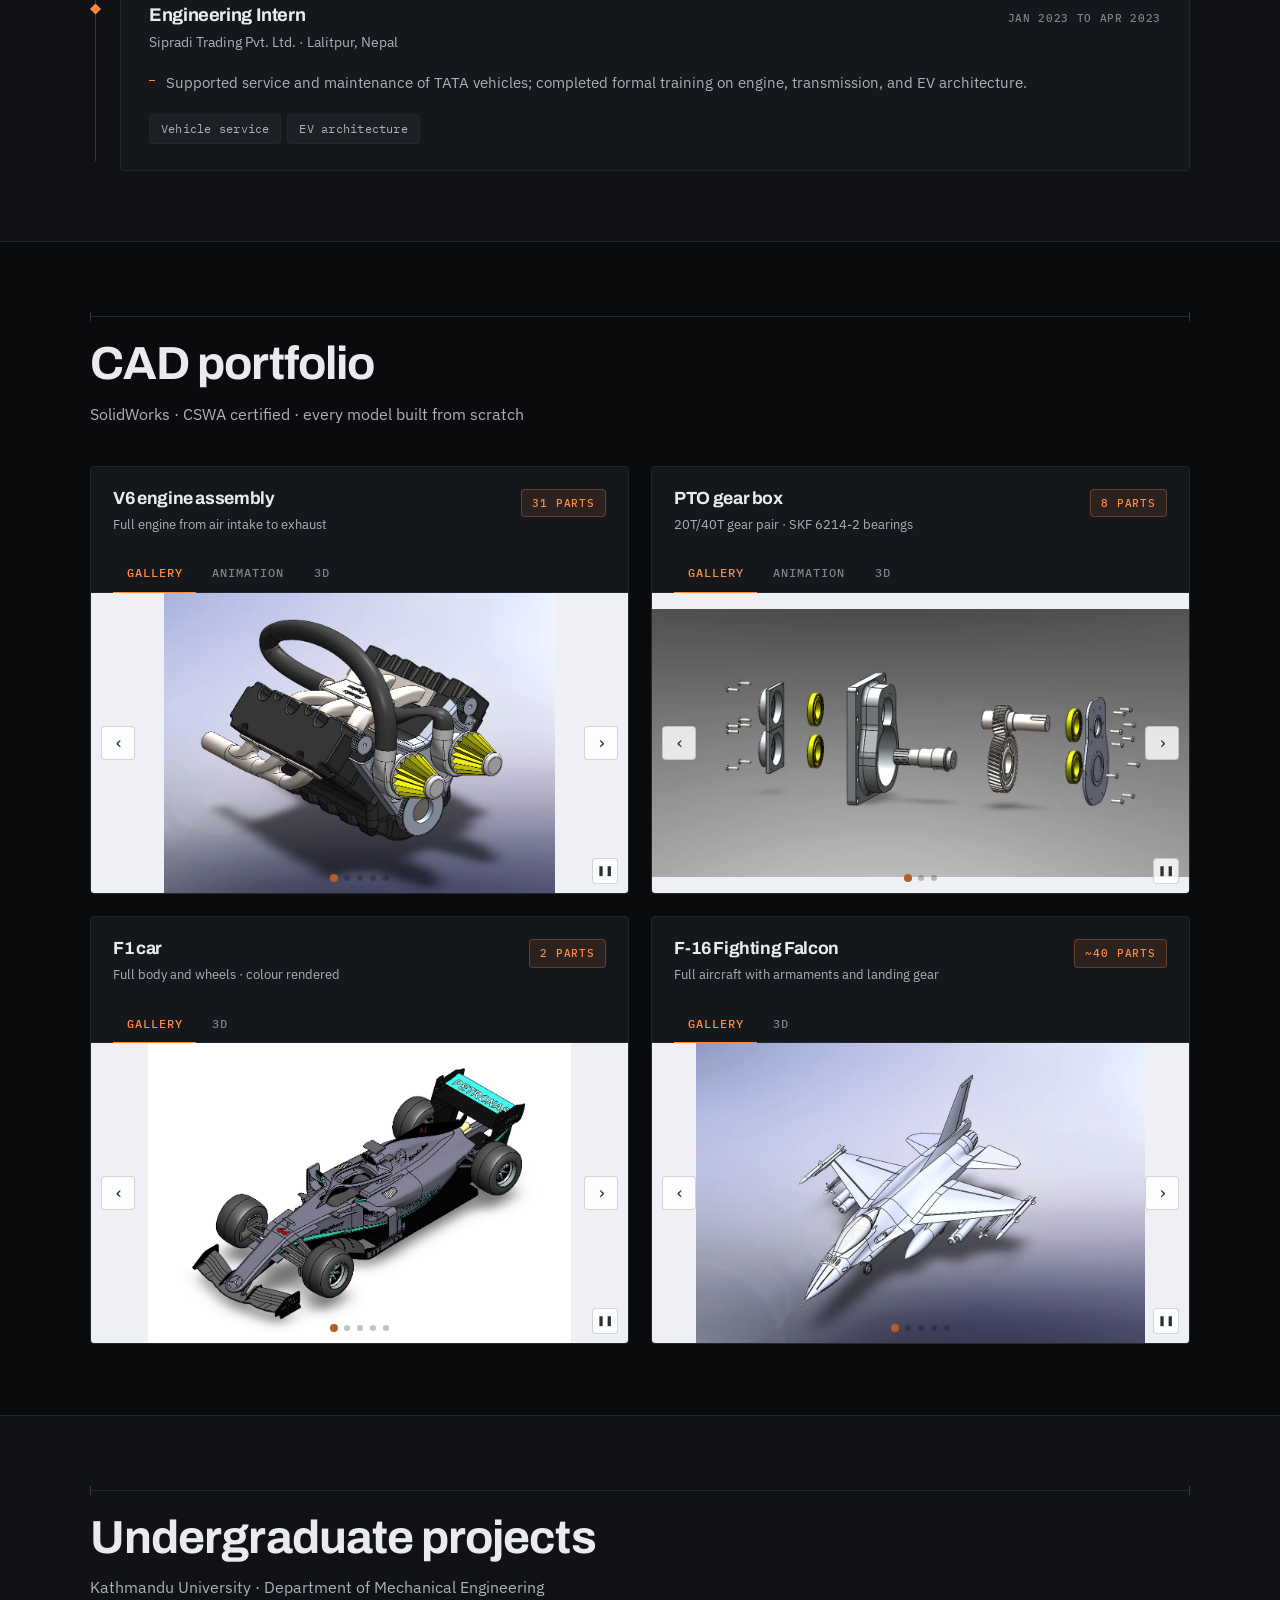
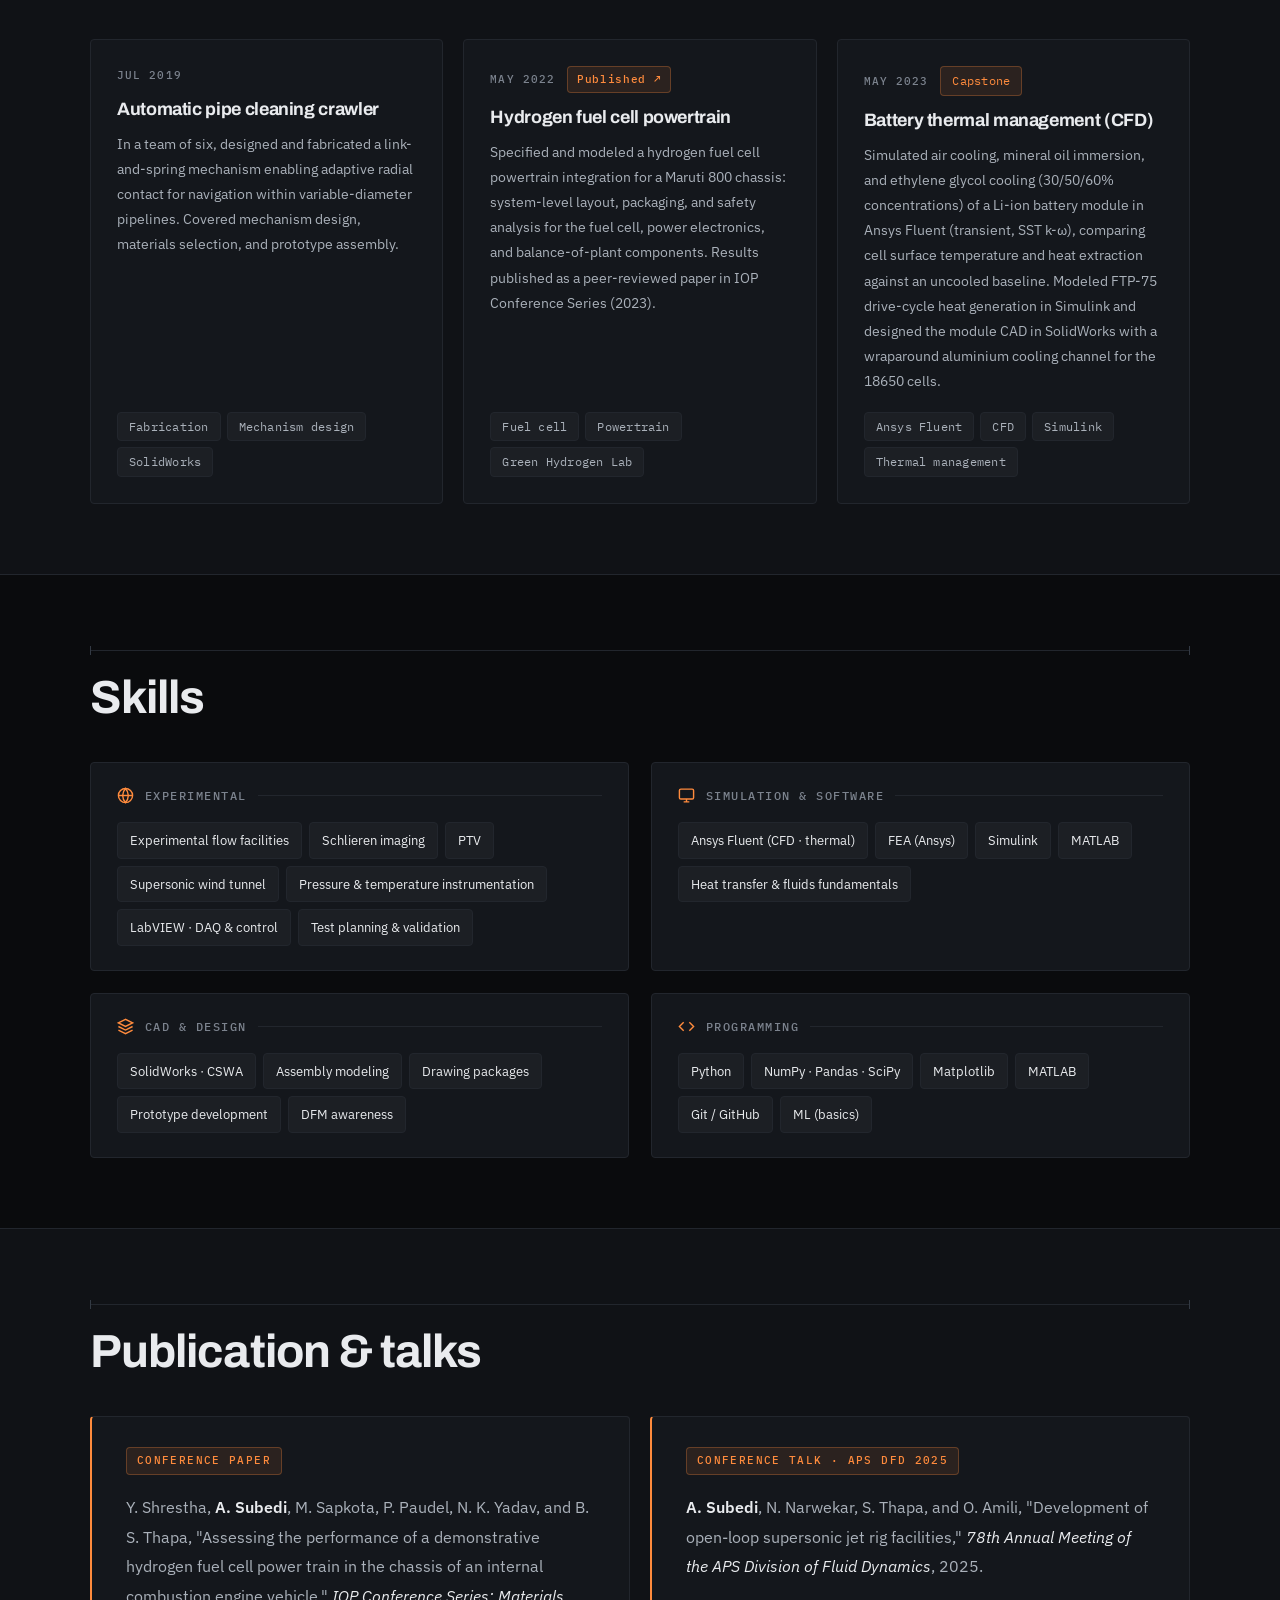
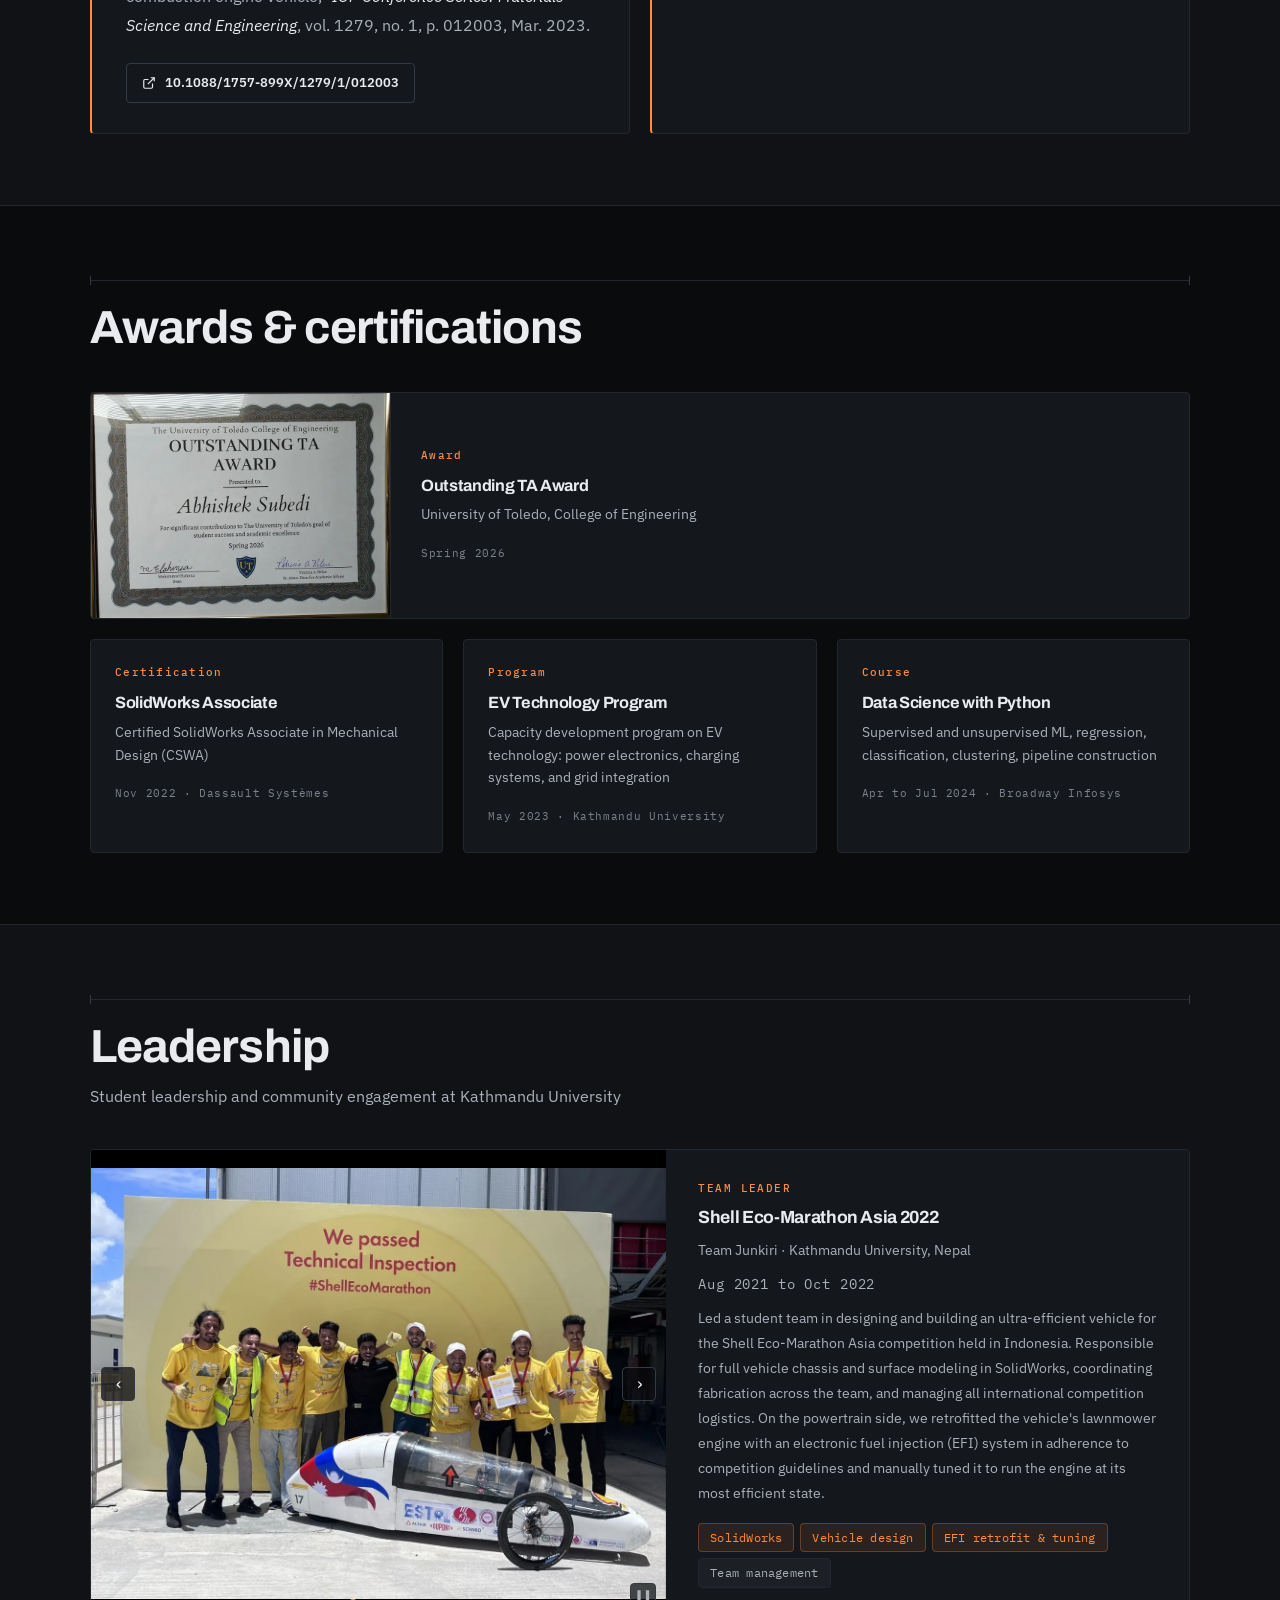
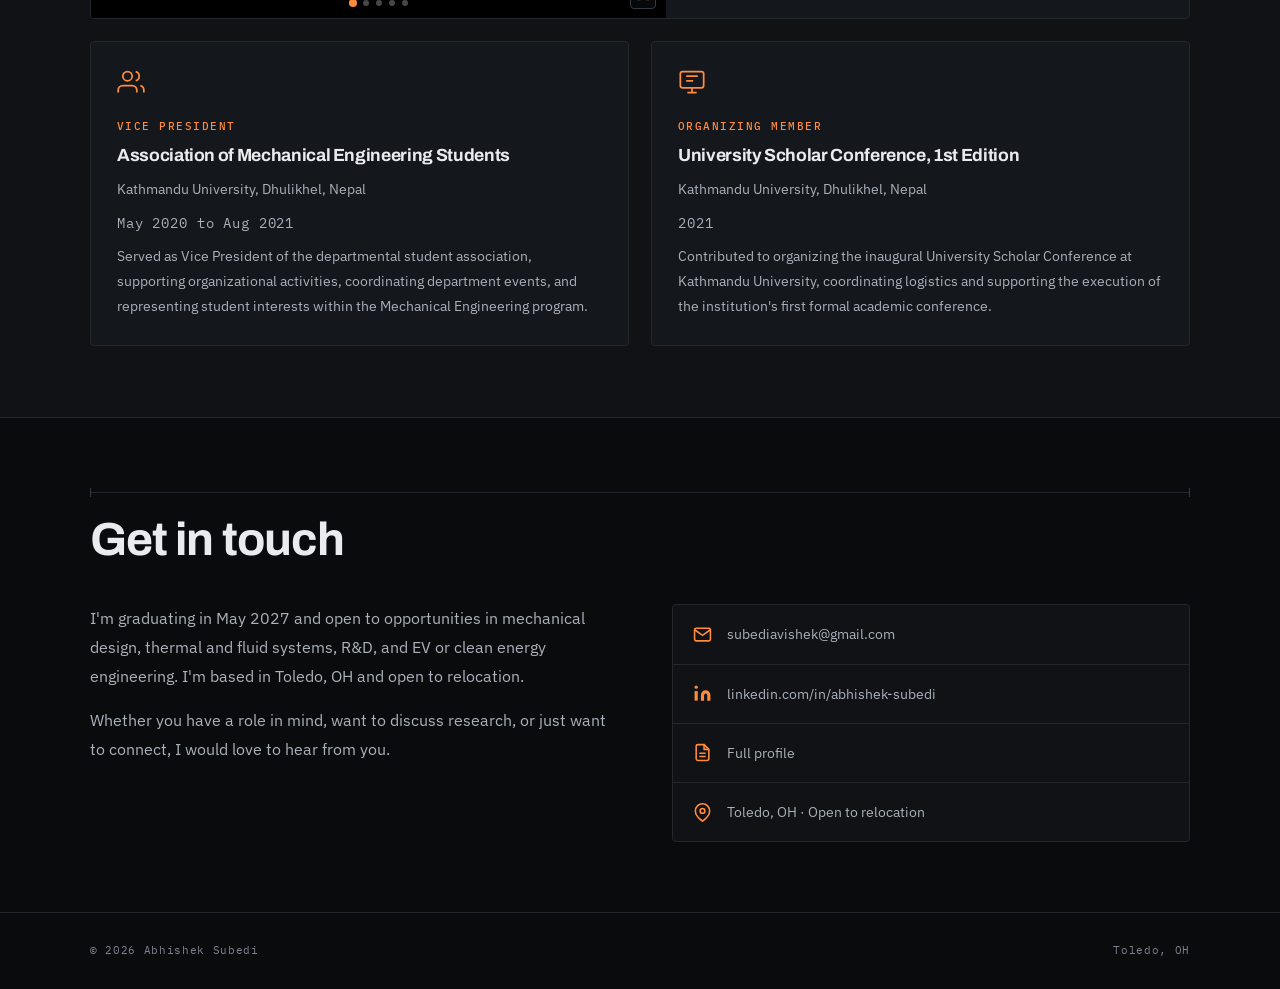
==== commit d4a7b716: "Correct PIV, LabVIEW credit, hydrogen, and crawler claims Measurements are PTV only, so drop PIV eve" ====
--- a/index.html
+++ b/index.html
@@ -4,7 +4,7 @@
   <meta charset="UTF-8">
   <meta name="viewport" content="width=device-width, initial-scale=1.0">
   <title>Abhishek Subedi | Mechanical Engineer</title>
-  <meta name="description" content="Abhishek Subedi, Mechanical Engineer and MS candidate at the University of Toledo. Supersonic wind tunnel design, Schlieren imaging and PIV, thermal systems, and SolidWorks CAD.">
+  <meta name="description" content="Abhishek Subedi, Mechanical Engineer and MS candidate at the University of Toledo. Supersonic flow experiments, Schlieren imaging and particle tracking, thermal systems, and SolidWorks CAD.">
   <meta name="author" content="Abhishek Subedi">
   <link rel="canonical" href="https://abhisheksubedi.name.np/">
   <meta name="theme-color" content="#0a0b0d">
@@ -14,7 +14,7 @@
   <meta property="og:site_name" content="Abhishek Subedi">
   <meta property="og:url" content="https://abhisheksubedi.name.np/">
   <meta property="og:title" content="Abhishek Subedi | Mechanical Engineer">
-  <meta property="og:description" content="Supersonic wind tunnel design, Schlieren imaging and PIV, thermal systems, and SolidWorks CAD. MS Mechanical Engineering, University of Toledo, May 2027.">
+  <meta property="og:description" content="Supersonic flow experiments, Schlieren imaging and particle tracking, thermal systems, and SolidWorks CAD. MS Mechanical Engineering, University of Toledo, May 2027.">
   <meta property="og:image" content="https://abhisheksubedi.name.np/assets/images/og-card.jpg">
   <meta property="og:image:width" content="1200">
   <meta property="og:image:height" content="630">
@@ -23,7 +23,7 @@
   <meta property="profile:last_name" content="Subedi">
   <meta name="twitter:card" content="summary_large_image">
   <meta name="twitter:title" content="Abhishek Subedi | Mechanical Engineer">
-  <meta name="twitter:description" content="Supersonic wind tunnel design, Schlieren imaging and PIV, thermal systems, and SolidWorks CAD.">
+  <meta name="twitter:description" content="Supersonic flow experiments, Schlieren imaging and particle tracking, thermal systems, and SolidWorks CAD.">
   <meta name="twitter:image" content="https://abhisheksubedi.name.np/assets/images/og-card.jpg">
 
   <!-- Icons -->
@@ -62,7 +62,7 @@
       { "@type": "CollegeOrUniversity", "name": "University of Toledo" }
     ],
     "worksFor": { "@type": "CollegeOrUniversity", "name": "University of Toledo" },
-    "knowsAbout": ["Experimental Fluid Mechanics", "Schlieren Imaging", "Particle Image Velocimetry", "Supersonic Flow", "Thermal Systems", "Computational Fluid Dynamics", "SolidWorks", "LabVIEW"],
+    "knowsAbout": ["Experimental Fluid Mechanics", "Schlieren Imaging", "Particle Tracking Velocimetry", "Supersonic Flow", "Thermal Systems", "Computational Fluid Dynamics", "SolidWorks", "LabVIEW"],
     "sameAs": ["https://linkedin.com/in/abhishek-subedi-073a36193", "https://doi.org/10.1088/1757-899X/1279/1/012003"]
   }
   </script>
@@ -176,7 +176,7 @@
         <p>The drag coefficient of a solid particle in supersonic flow is not settled: the correlations in general use disagree by a factor of two at the conditions that matter for solid rocket propulsion, cold-spray deposition, and high-speed particulate transport, and nearly all the data behind them come from shock tubes and ballistic ranges. My thesis measures drag in the complementary configuration, the quasi-steady shock-cell field of an underexpanded supersonic jet.</p>
 
         <h4 class="research-label">Facility &amp; imaging</h4>
-        <p>My team and I at the Fluids and Imaging Innovation Lab designed and built the facility: a 5.08&nbsp;mm converging nozzle fed through a conditioned settling chamber. I developed its LabVIEW data acquisition and control system for pressure and temperature instrumentation, valve sequencing, and safety interlocks. A Z-type schlieren system images the jet at 34,035 frames per second, resolving the shock train and the silhouettes of individual beads at the same time. The shock-cell spacing, measured from the images by autocorrelation, fixes the gas state (fully expanded Mach number 1.60, 447&nbsp;m/s), and a Python particle-tracking pipeline turns each bead into a nozzle-referenced velocity and acceleration history.</p>
+        <p>My team and I at the Fluids and Imaging Innovation Lab designed and built the facility: a 5.08&nbsp;mm converging nozzle fed through a conditioned settling chamber. Together we developed its LabVIEW data acquisition and control system for pressure and temperature instrumentation, valve sequencing, and safety interlocks. A Z-type schlieren system images the jet at 34,035 frames per second, resolving the shock train and the silhouettes of individual beads at the same time. The shock-cell spacing, measured from the images by autocorrelation, fixes the gas state (fully expanded Mach number 1.60, 447&nbsp;m/s), and a Python particle-tracking pipeline turns each bead into a nozzle-referenced velocity and acceleration history.</p>
 
         <h4 class="research-label">Analysis <span class="research-status">ongoing</span></h4>
         <p>Because one track gives one equation for several unknown forces, I am separating the non-drag terms experimentally: regressing acceleration on 1/<i>d</i><sub>p</sub> across particles of different size splits it into a drag group and a size-independent pressure-gradient group. The drag-coefficient analysis is ongoing, at particle Reynolds numbers of roughly 20,000 to 40,000, and will be compared against the Henderson, Loth et al., and Clift–Gauvin correlations.</p>
@@ -228,7 +228,7 @@
     <div class="about-grid reveal">
       <div class="about-text">
         <p>I'm a Mechanical Engineering graduate student at the University of Toledo (M.S., May 2027), with a background that spans experimental fluid mechanics, thermal systems, CAD, and hands-on fabrication. My thesis measures the aerodynamic drag of particles in supersonic flow, on a supersonic jet rig my team and I built at the Fluids and Imaging Innovation Lab.</p>
-        <p>Before Toledo, I earned my B.E. in Mechanical Engineering from Kathmandu University (GPA 3.5/4.0), where I led <strong>Team Junkiri</strong> at the Shell Eco-Marathon Asia and co-authored a peer-reviewed paper on a hydrogen fuel cell powertrain retrofit. Those years taught me what it takes to get a design from a screen to a physical object under real constraints.</p>
+        <p>Before Toledo, I earned my B.E. in Mechanical Engineering from Kathmandu University (GPA 3.5/4.0), where I led <strong>Team Junkiri</strong> at the Shell Eco-Marathon Asia and co-authored a peer-reviewed paper on a hydrogen fuel cell powertrain design. Those years taught me what it takes to get a design from a screen to a physical object under real constraints.</p>
       </div>
 
       <div class="about-sidebar">
@@ -276,8 +276,8 @@
           </div>
           <p class="exp-type">Research</p>
           <ul class="exp-list">
-            <li>Designed and built the supersonic jet facility behind my thesis with my team at the Fluids and Imaging Innovation Lab, and operate it; developed its LabVIEW data acquisition and control system (pressure and temperature instrumentation, valve sequencing, safety interlocks) and its schlieren and PIV/PTV diagnostics, documented in specifications and test reports.</li>
-            <li>Built a Python particle-tracking pipeline for 34&nbsp;kHz schlieren footage and an experimental force-separation method; drag-coefficient analysis at particle Reynolds numbers of roughly 20,000 to 40,000 is ongoing.</li>
+            <li>Designed and built the supersonic jet facility behind my thesis with my team at the Fluids and Imaging Innovation Lab, and operate it; worked with the team on its LabVIEW data acquisition and control system (pressure and temperature instrumentation, valve sequencing, safety interlocks) and its schlieren and particle-tracking (PTV) diagnostics, documented in specifications and test reports.</li>
+            <li>Use a Python particle-tracking workflow on 34&nbsp;kHz schlieren footage and an experimental force-separation analysis; drag-coefficient analysis at particle Reynolds numbers of roughly 20,000 to 40,000 is ongoing.</li>
           </ul>
           <div class="fold" data-fold="Show teaching roles">
             <p class="exp-type">Teaching</p>
@@ -289,7 +289,7 @@
           </div>
           <div class="exp-tags">
             <span class="tag tag-signal">Schlieren imaging</span>
-            <span class="tag tag-signal">PIV / PTV</span>
+            <span class="tag tag-signal">PTV</span>
             <span class="tag tag-signal">LabVIEW</span>
             <span class="tag tag-signal">Supersonic flow</span>
             <span class="tag tag-signal">Python</span>
@@ -554,7 +554,7 @@
       <div class="project-card">
         <div class="project-meta"><span class="project-date">Jul 2019</span></div>
         <h3>Automatic pipe cleaning crawler</h3>
-        <p>Designed and fabricated a link-and-spring mechanism enabling adaptive radial contact for navigation within variable-diameter pipelines. Covered mechanism design, materials selection, dimensional calculations, and prototype assembly.</p>
+        <p>In a team of six, designed and fabricated a link-and-spring mechanism enabling adaptive radial contact for navigation within variable-diameter pipelines. Covered mechanism design, materials selection, and prototype assembly.</p>
         <div class="project-tags">
           <span class="tag">Fabrication</span>
           <span class="tag">Mechanism design</span>
@@ -610,7 +610,7 @@
           Experimental
         </h3>
         <div class="skill-tags">
-          <span>Experimental flow facilities</span><span>Schlieren imaging</span><span>PIV / PTV</span><span>Supersonic wind tunnel</span><span>Pressure &amp; temperature instrumentation</span><span>LabVIEW · DAQ &amp; control</span><span>Test planning &amp; validation</span>
+          <span>Experimental flow facilities</span><span>Schlieren imaging</span><span>PTV</span><span>Supersonic wind tunnel</span><span>Pressure &amp; temperature instrumentation</span><span>LabVIEW · DAQ &amp; control</span><span>Test planning &amp; validation</span>
         </div>
       </div>
       <div class="skill-group">
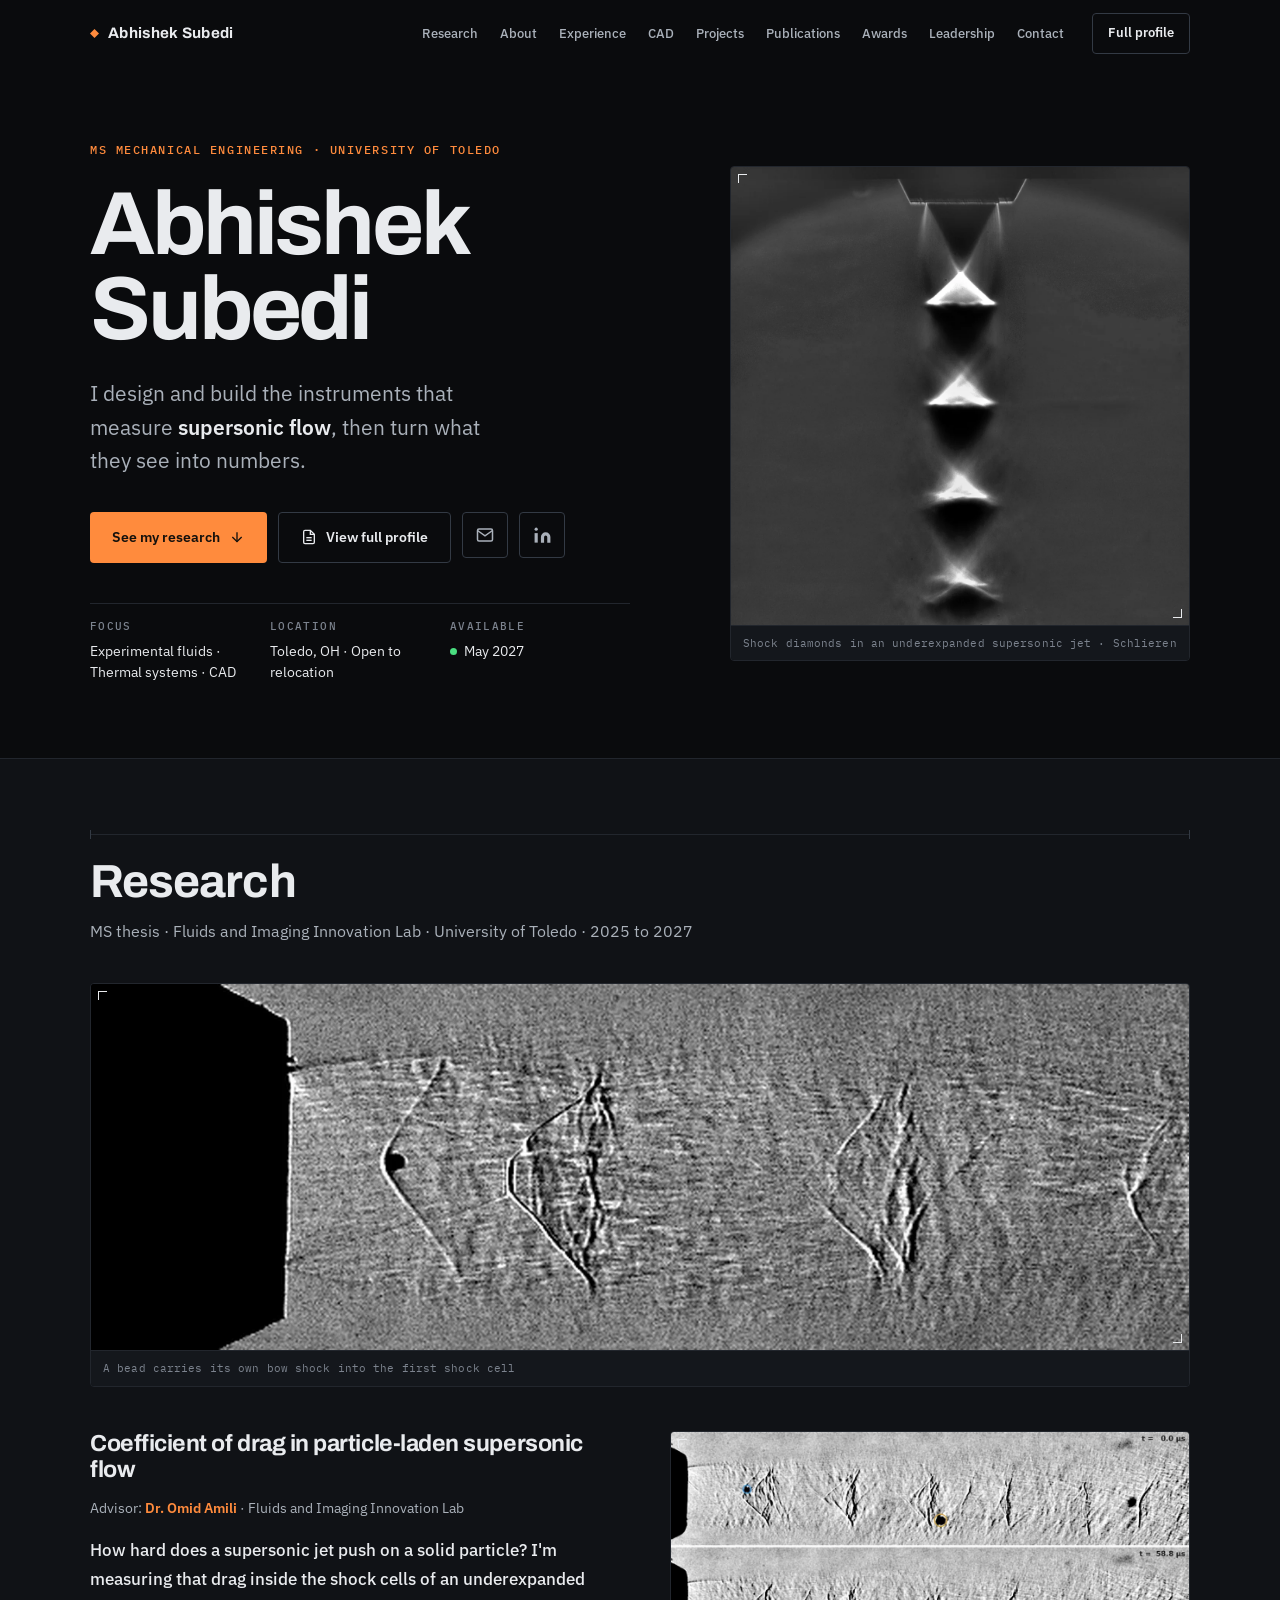
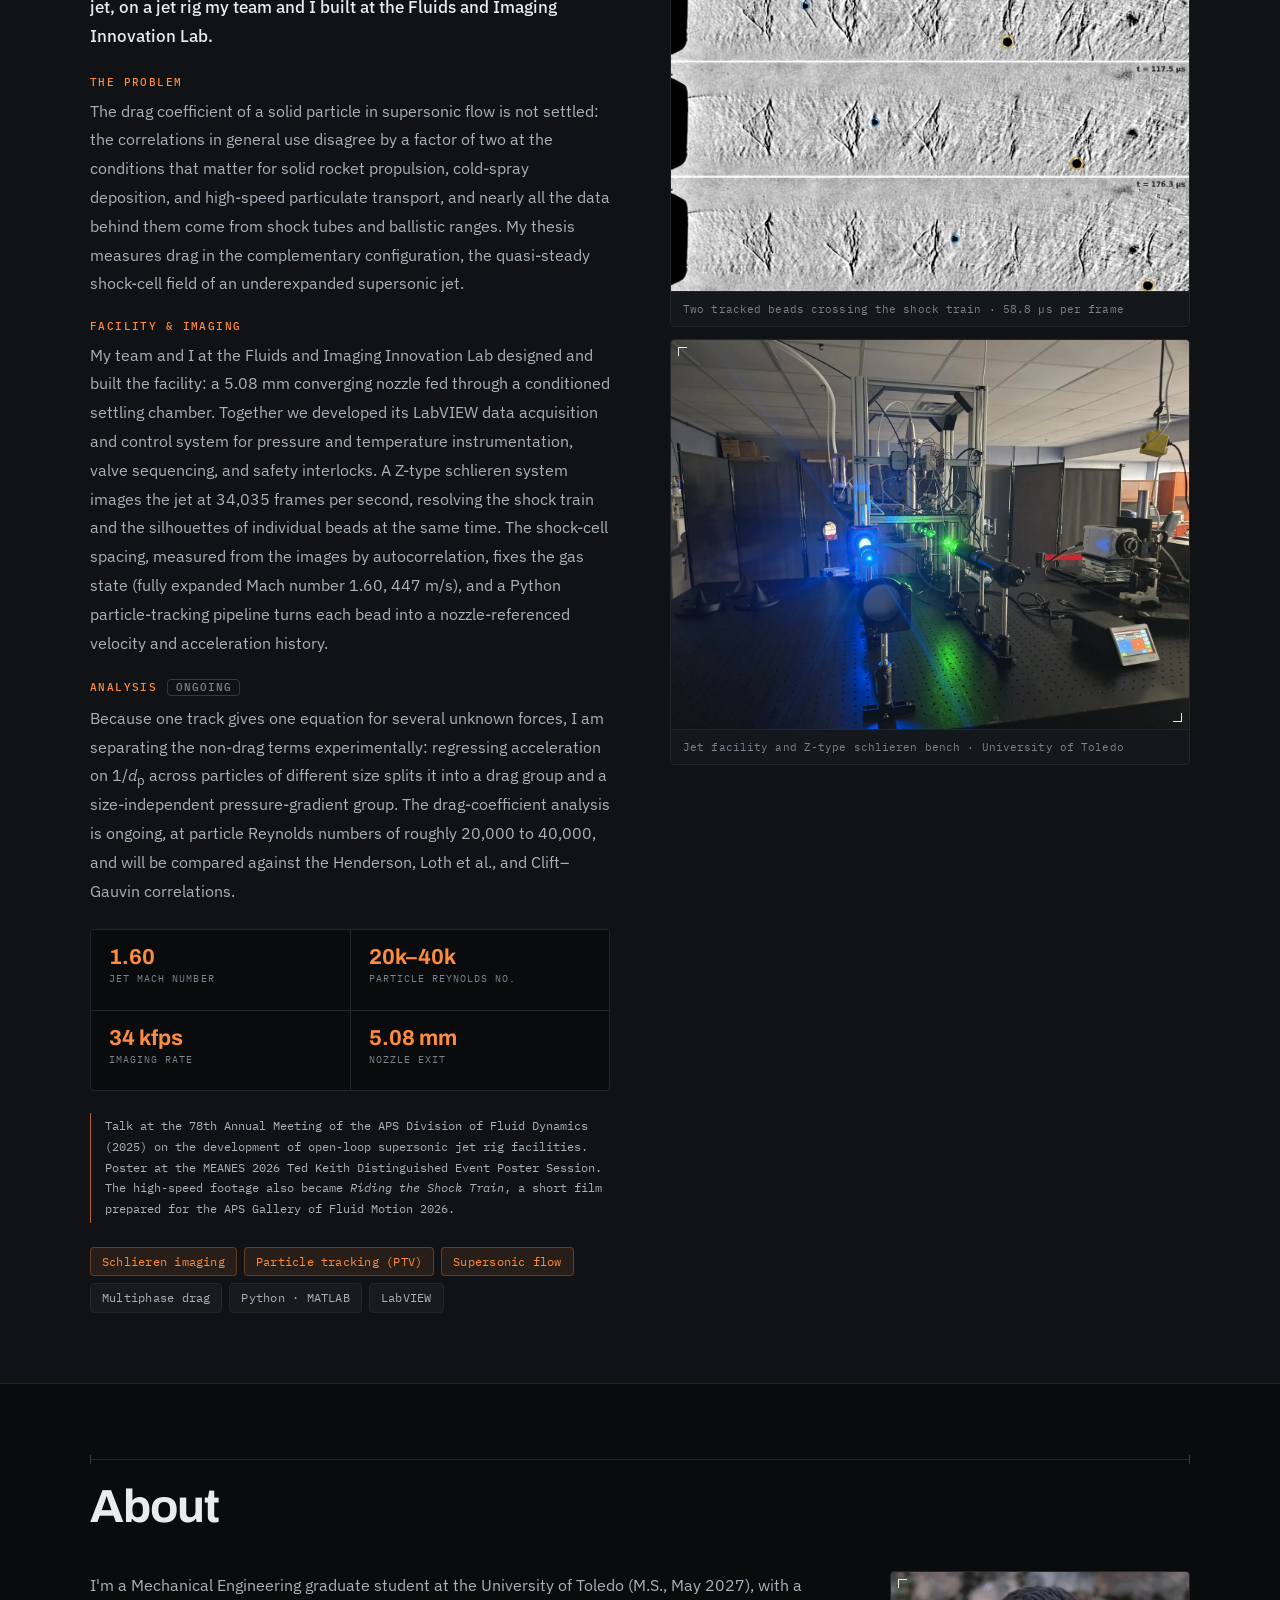
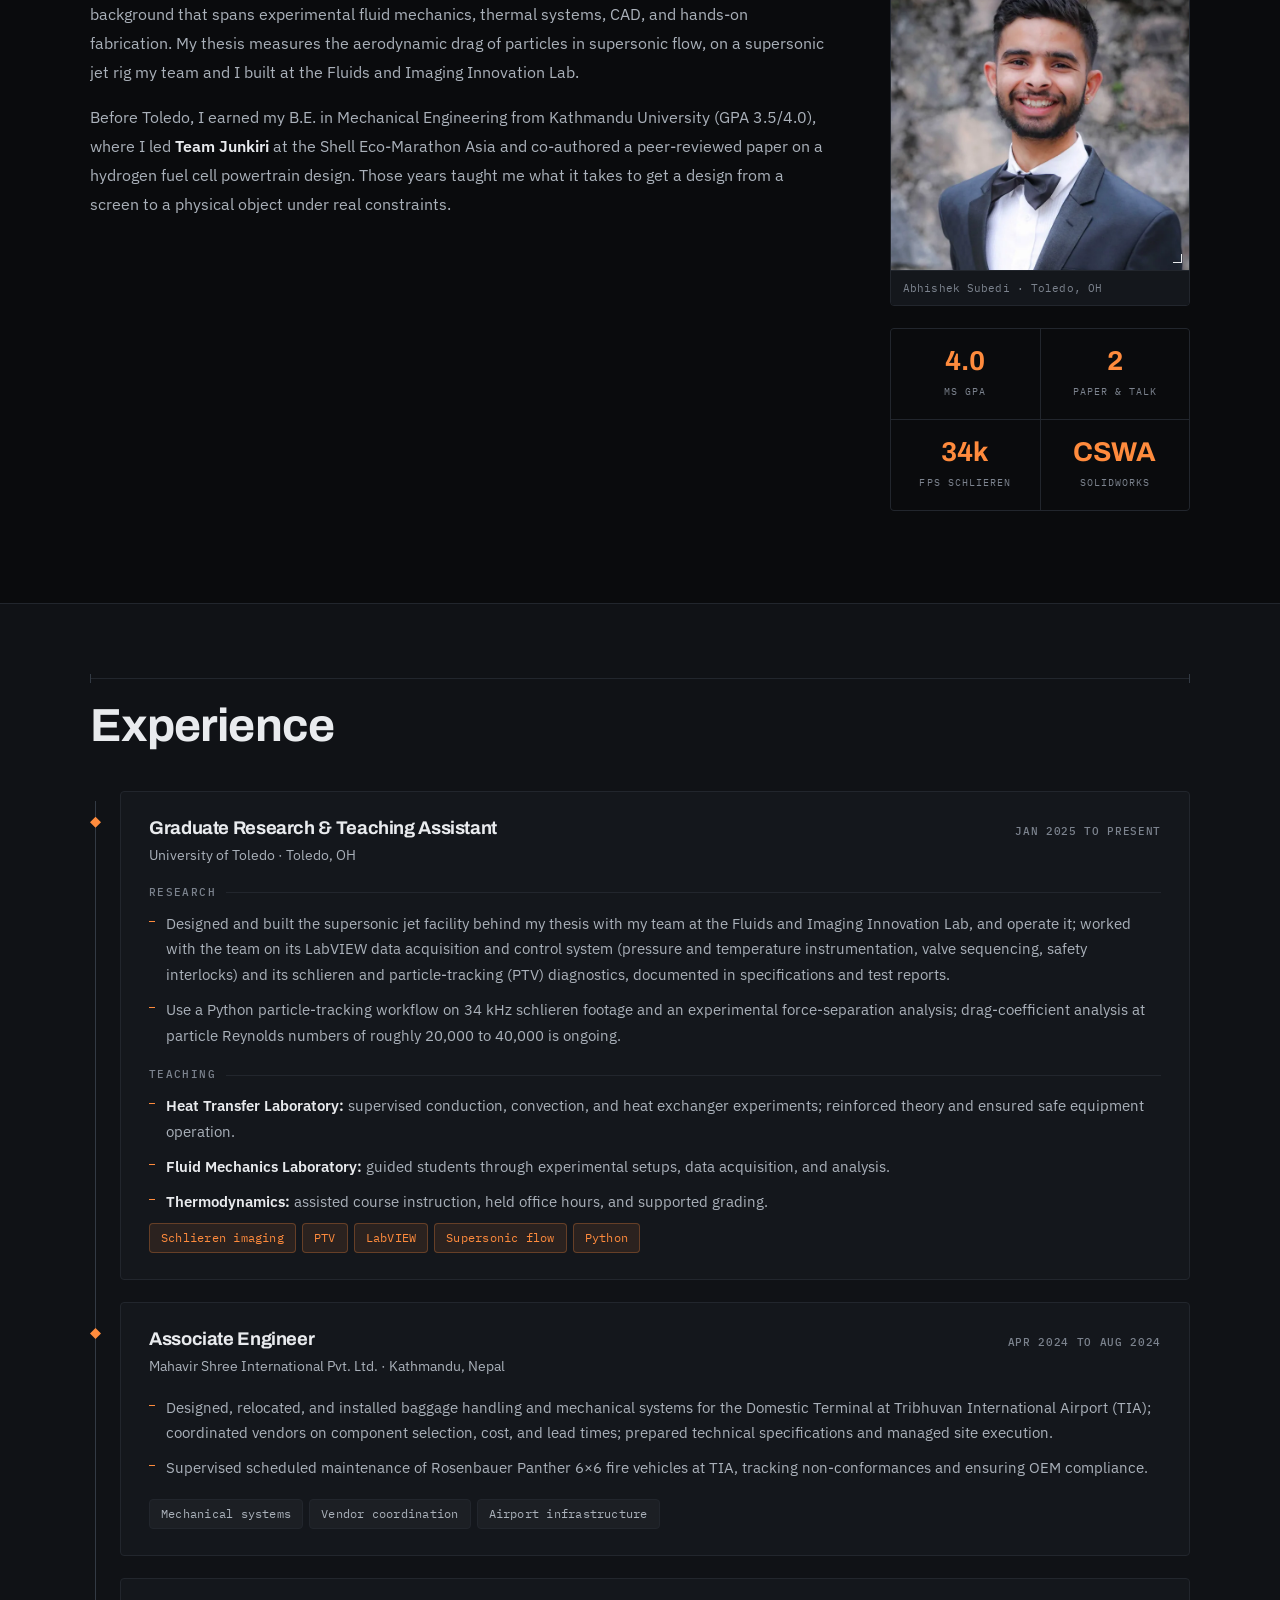
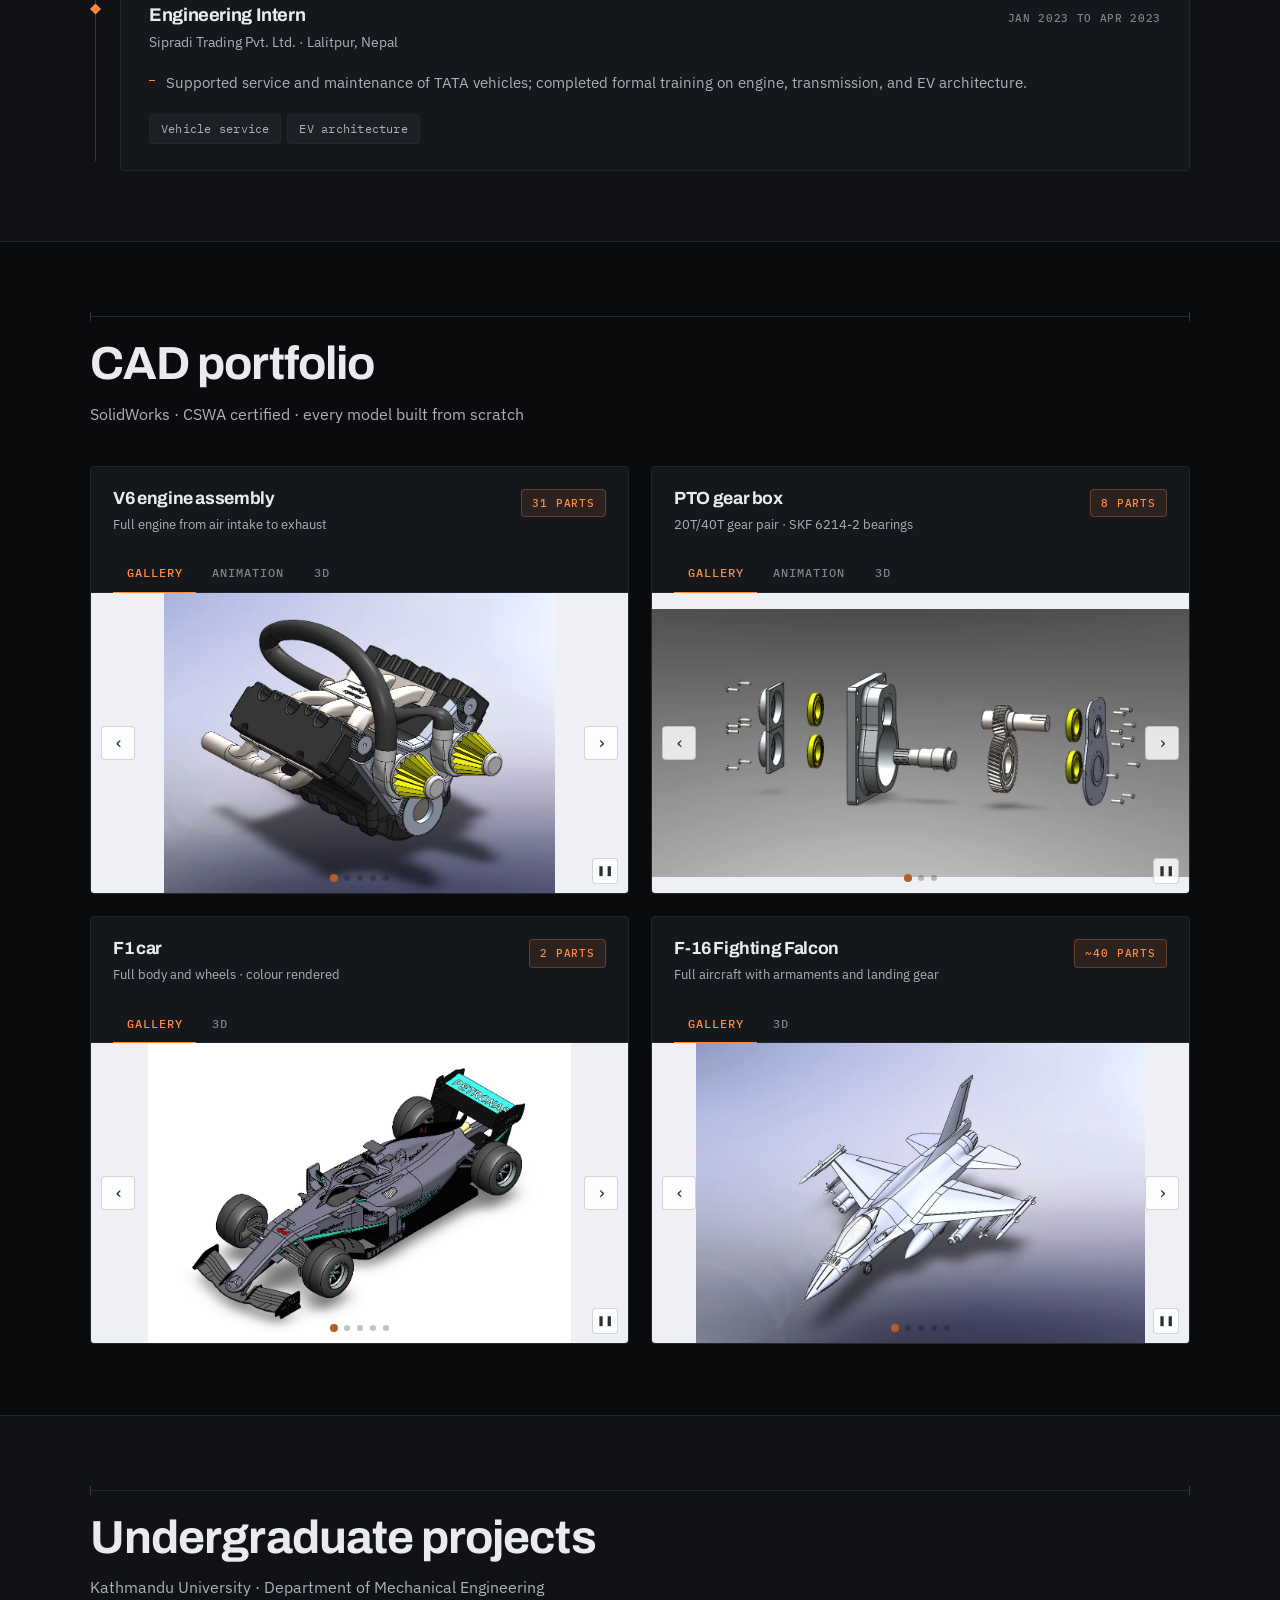
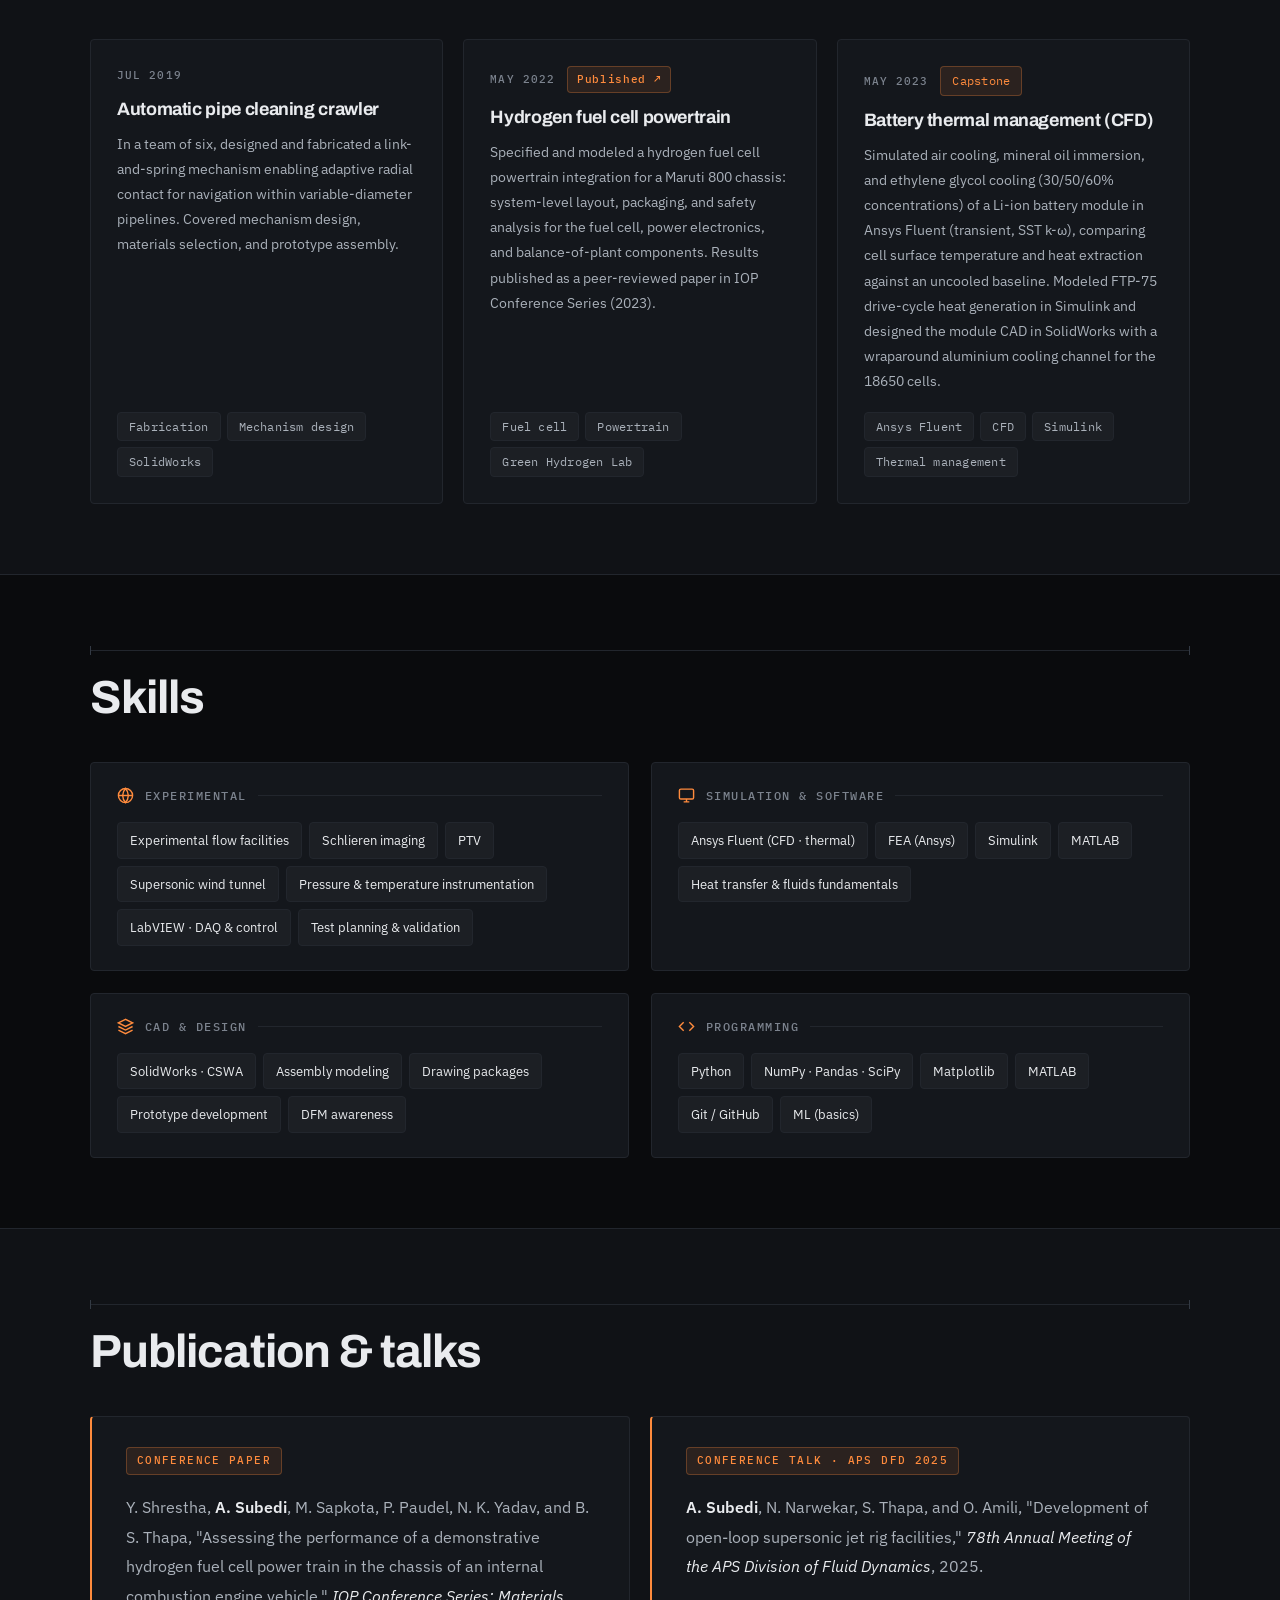
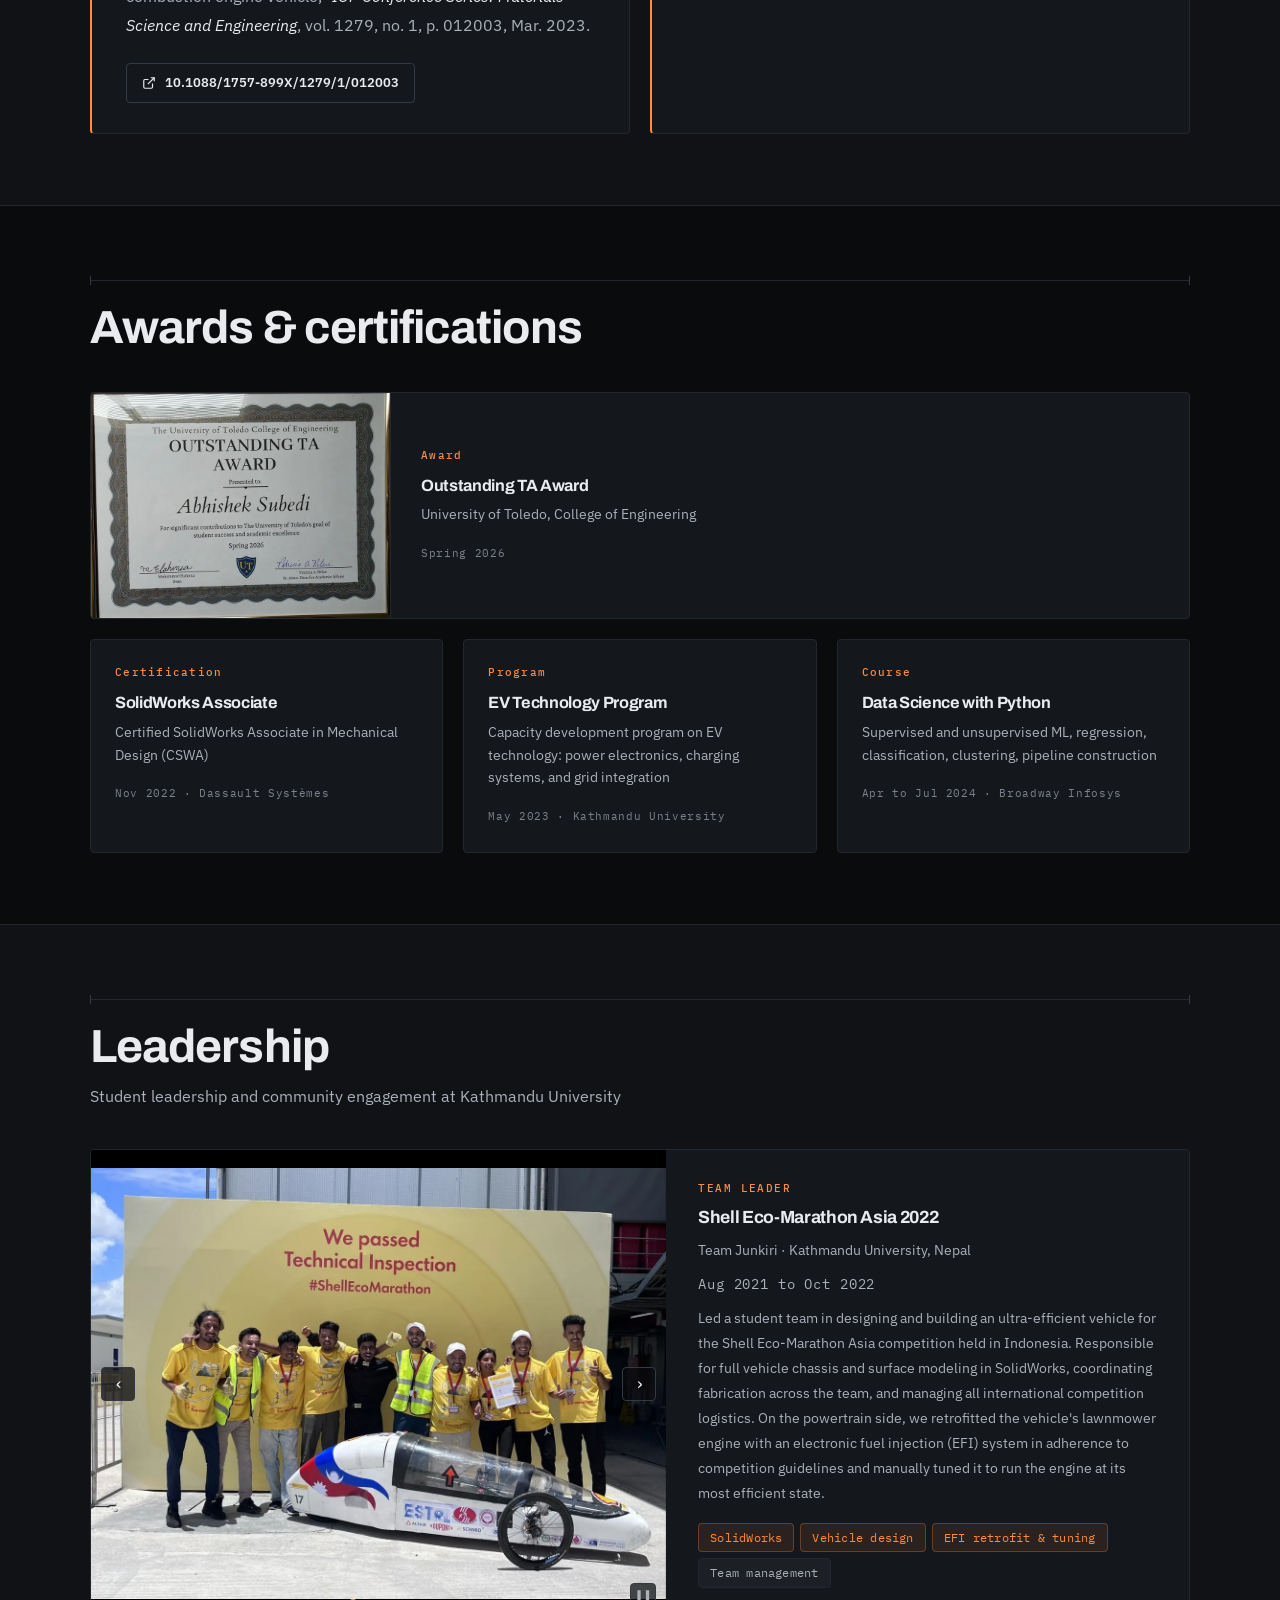
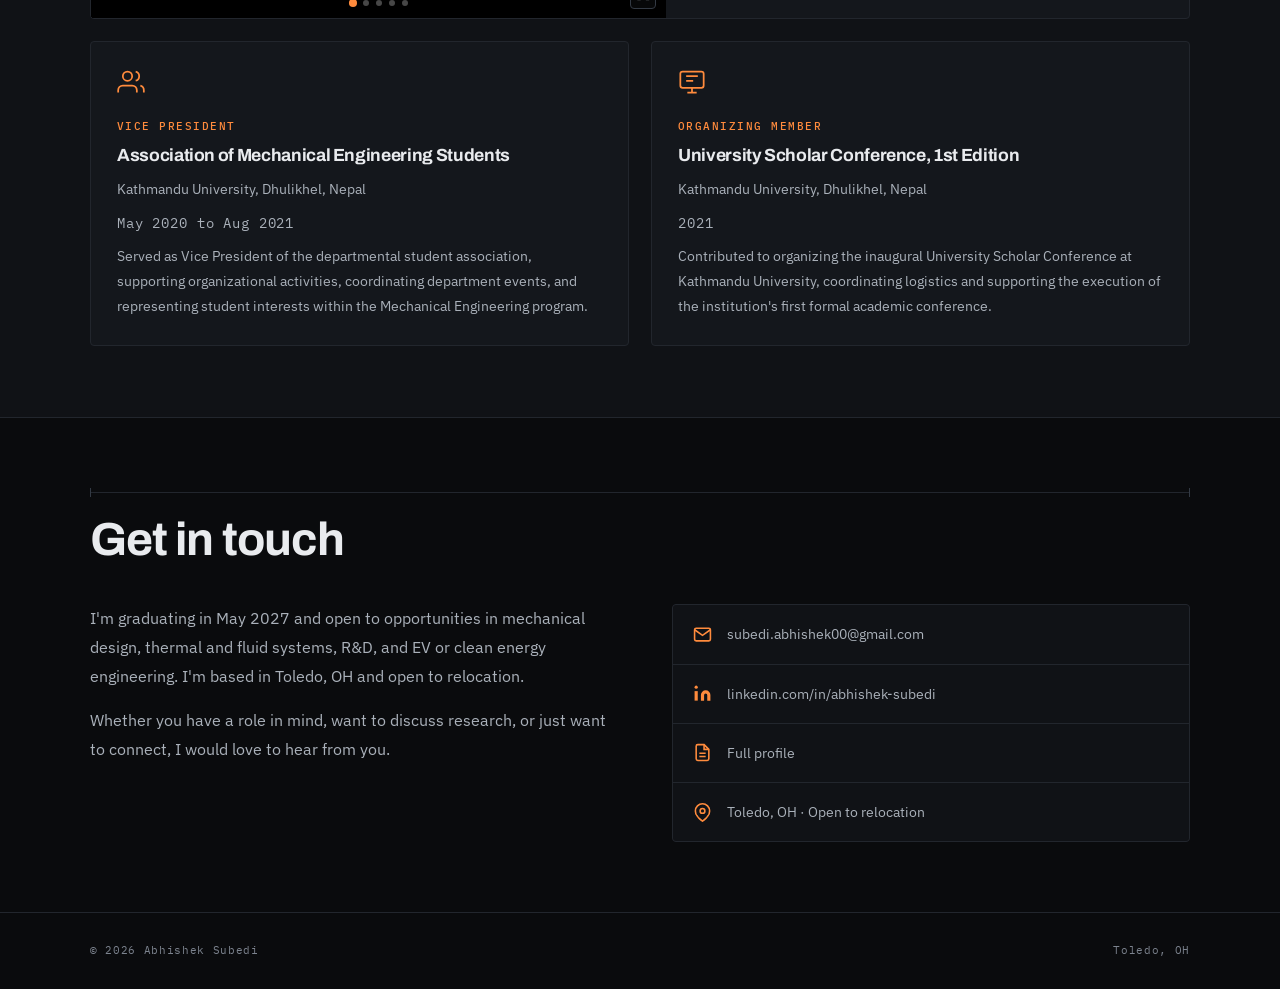
==== commit 680e69d6: "Remove outdated files and update the contact email Remove four unlinked documents that were out of d" ====
--- a/index.html
+++ b/index.html
@@ -55,7 +55,7 @@
     "url": "https://abhisheksubedi.name.np/",
     "image": "https://abhisheksubedi.name.np/assets/images/og-card.jpg",
     "jobTitle": "Mechanical Engineer",
-    "email": "mailto:subediavishek@gmail.com",
+    "email": "mailto:subedi.abhishek00@gmail.com",
     "address": { "@type": "PostalAddress", "addressLocality": "Toledo", "addressRegion": "OH", "addressCountry": "US" },
     "alumniOf": [
       { "@type": "CollegeOrUniversity", "name": "Kathmandu University" },
@@ -804,9 +804,9 @@
         <p>Whether you have a role in mind, want to discuss research, or just want to connect, I would love to hear from you.</p>
       </div>
       <div class="contact-links">
-        <a href="mailto:subediavishek@gmail.com" class="contact-item">
+        <a href="mailto:subedi.abhishek00@gmail.com" class="contact-item">
           <svg width="19" height="19" viewBox="0 0 24 24" fill="none" stroke="currentColor" stroke-width="2" aria-hidden="true"><path d="M4 4h16c1.1 0 2 .9 2 2v12c0 1.1-.9 2-2 2H4c-1.1 0-2-.9-2-2V6c0-1.1.9-2 2-2z"/><polyline points="22,6 12,13 2,6"/></svg>
-          <span>subediavishek@gmail.com</span>
+          <span>subedi.abhishek00@gmail.com</span>
         </a>
         <a href="https://linkedin.com/in/abhishek-subedi-073a36193" class="contact-item" target="_blank" rel="noopener">
           <svg width="19" height="19" viewBox="0 0 24 24" fill="currentColor" aria-hidden="true"><path d="M16 8a6 6 0 016 6v7h-4v-7a2 2 0 00-2-2 2 2 0 00-2 2v7h-4v-7a6 6 0 016-6z"/><rect x="2" y="9" width="4" height="12"/><circle cx="4" cy="4" r="2"/></svg>
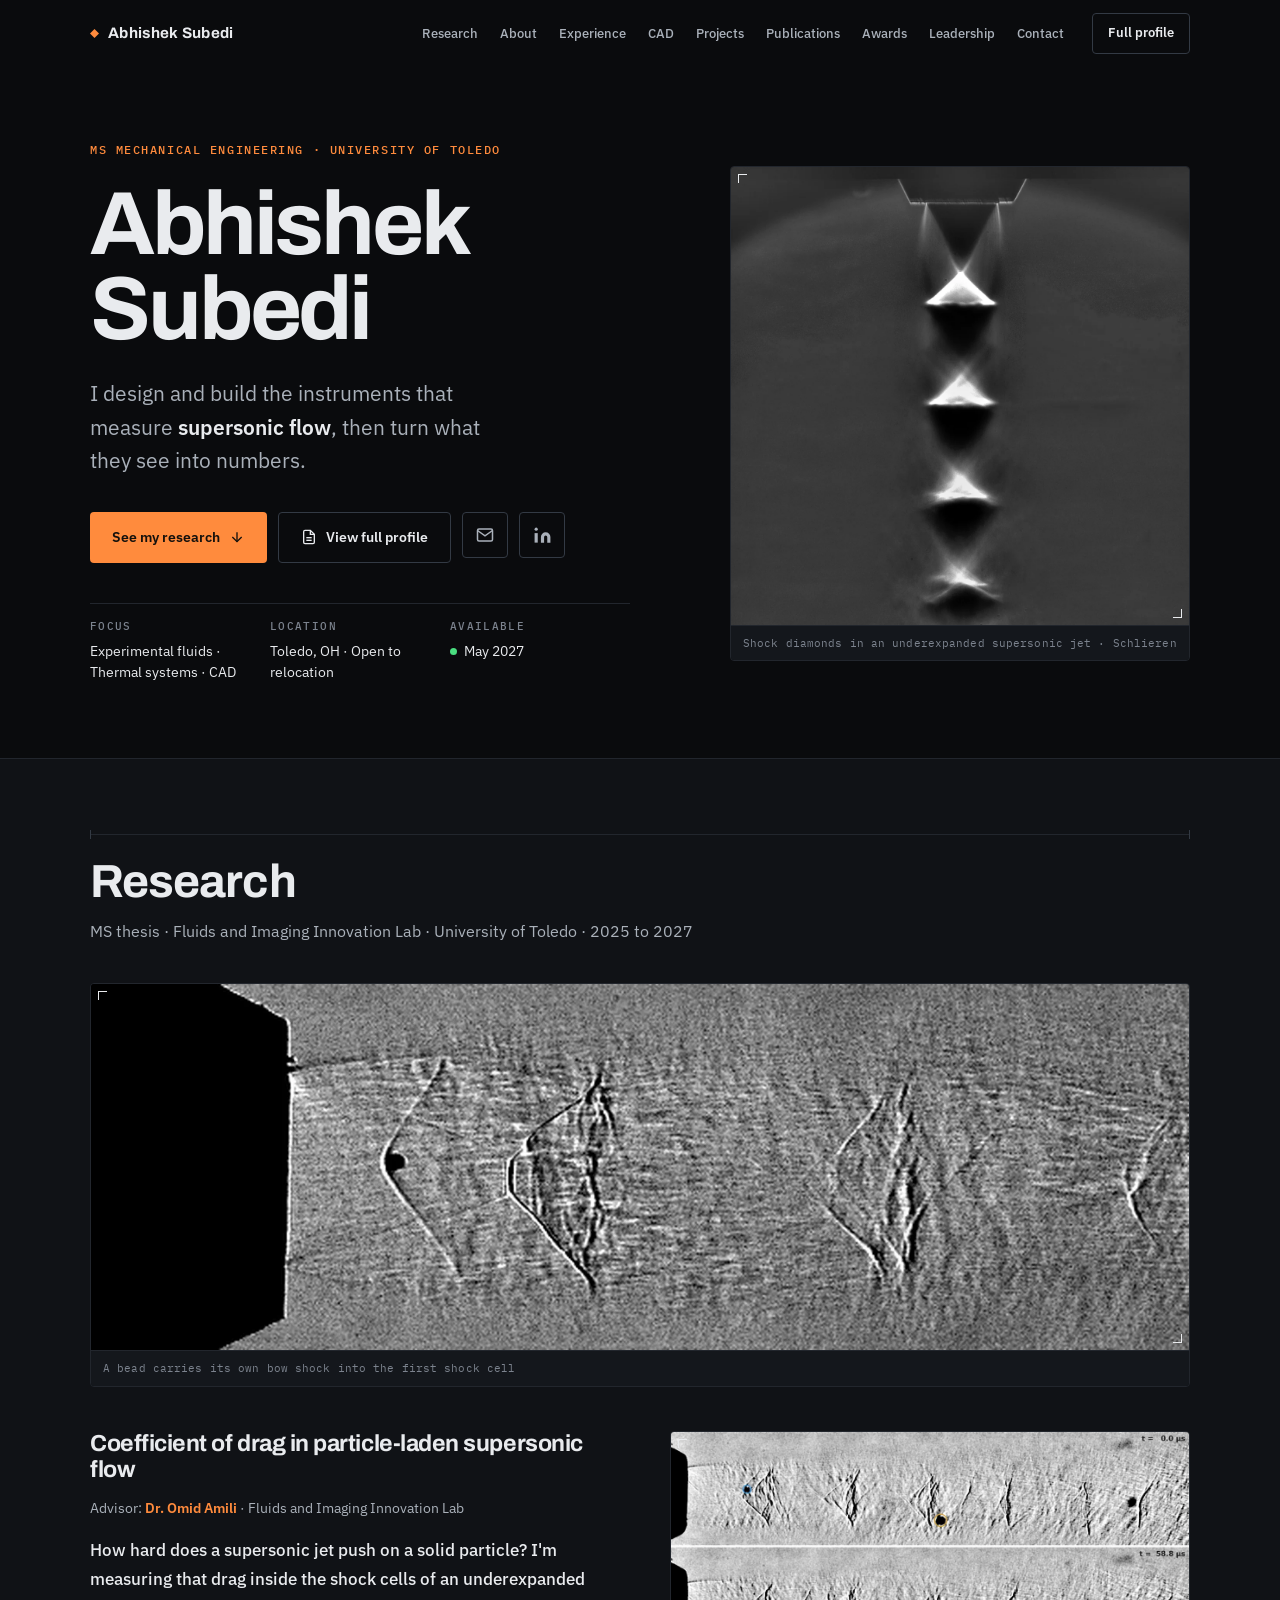
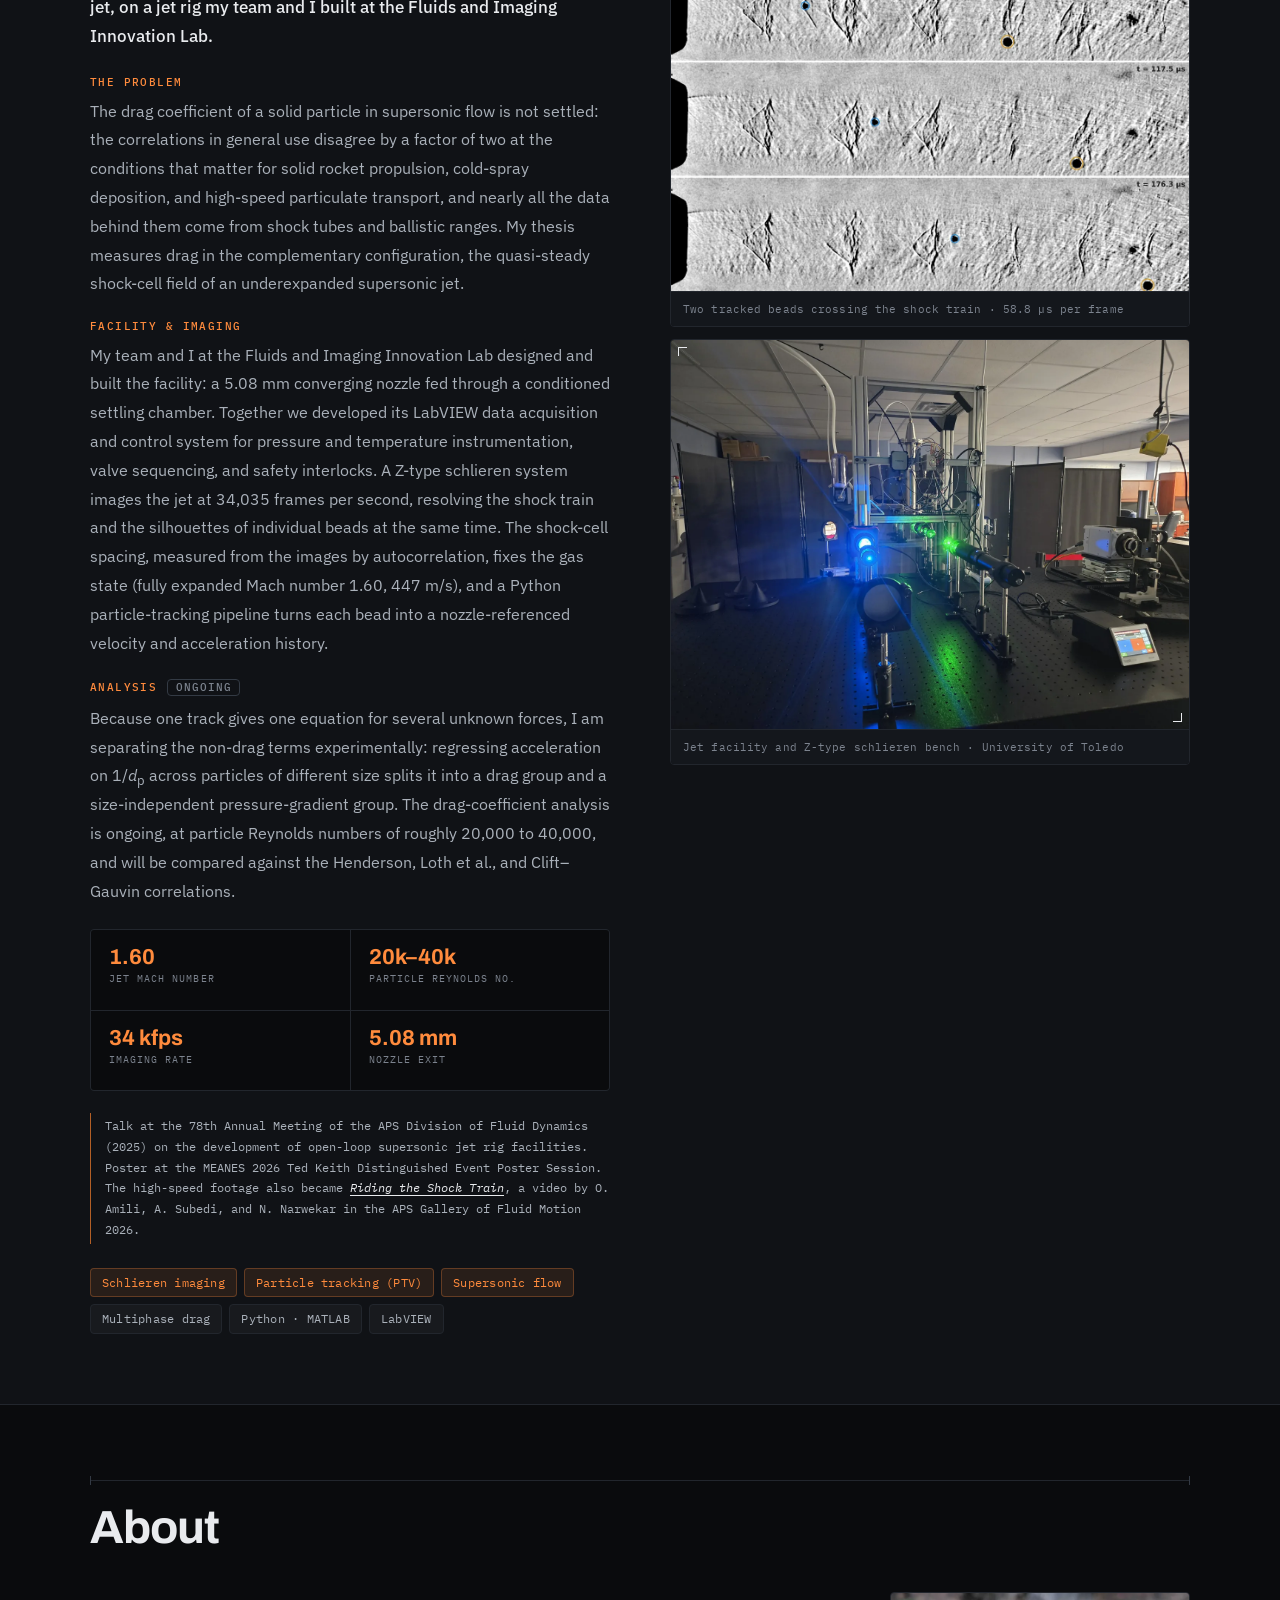
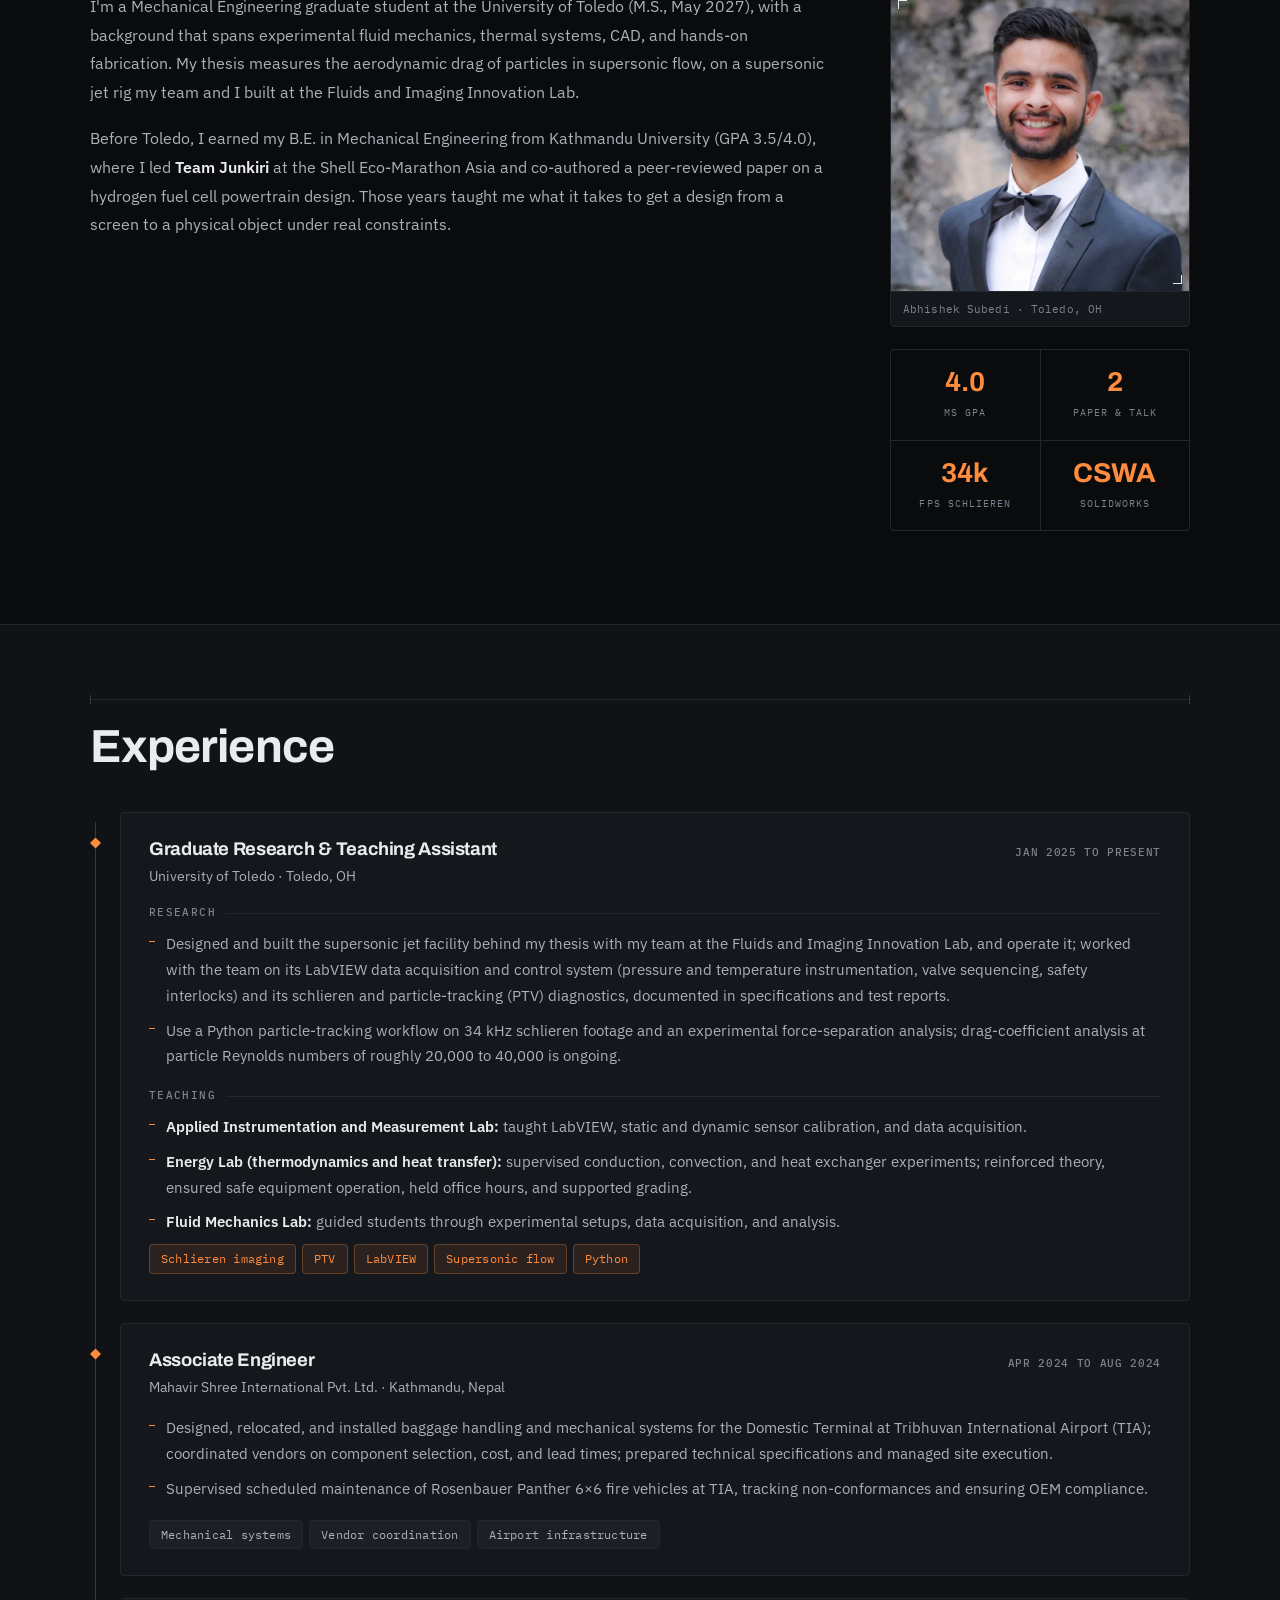
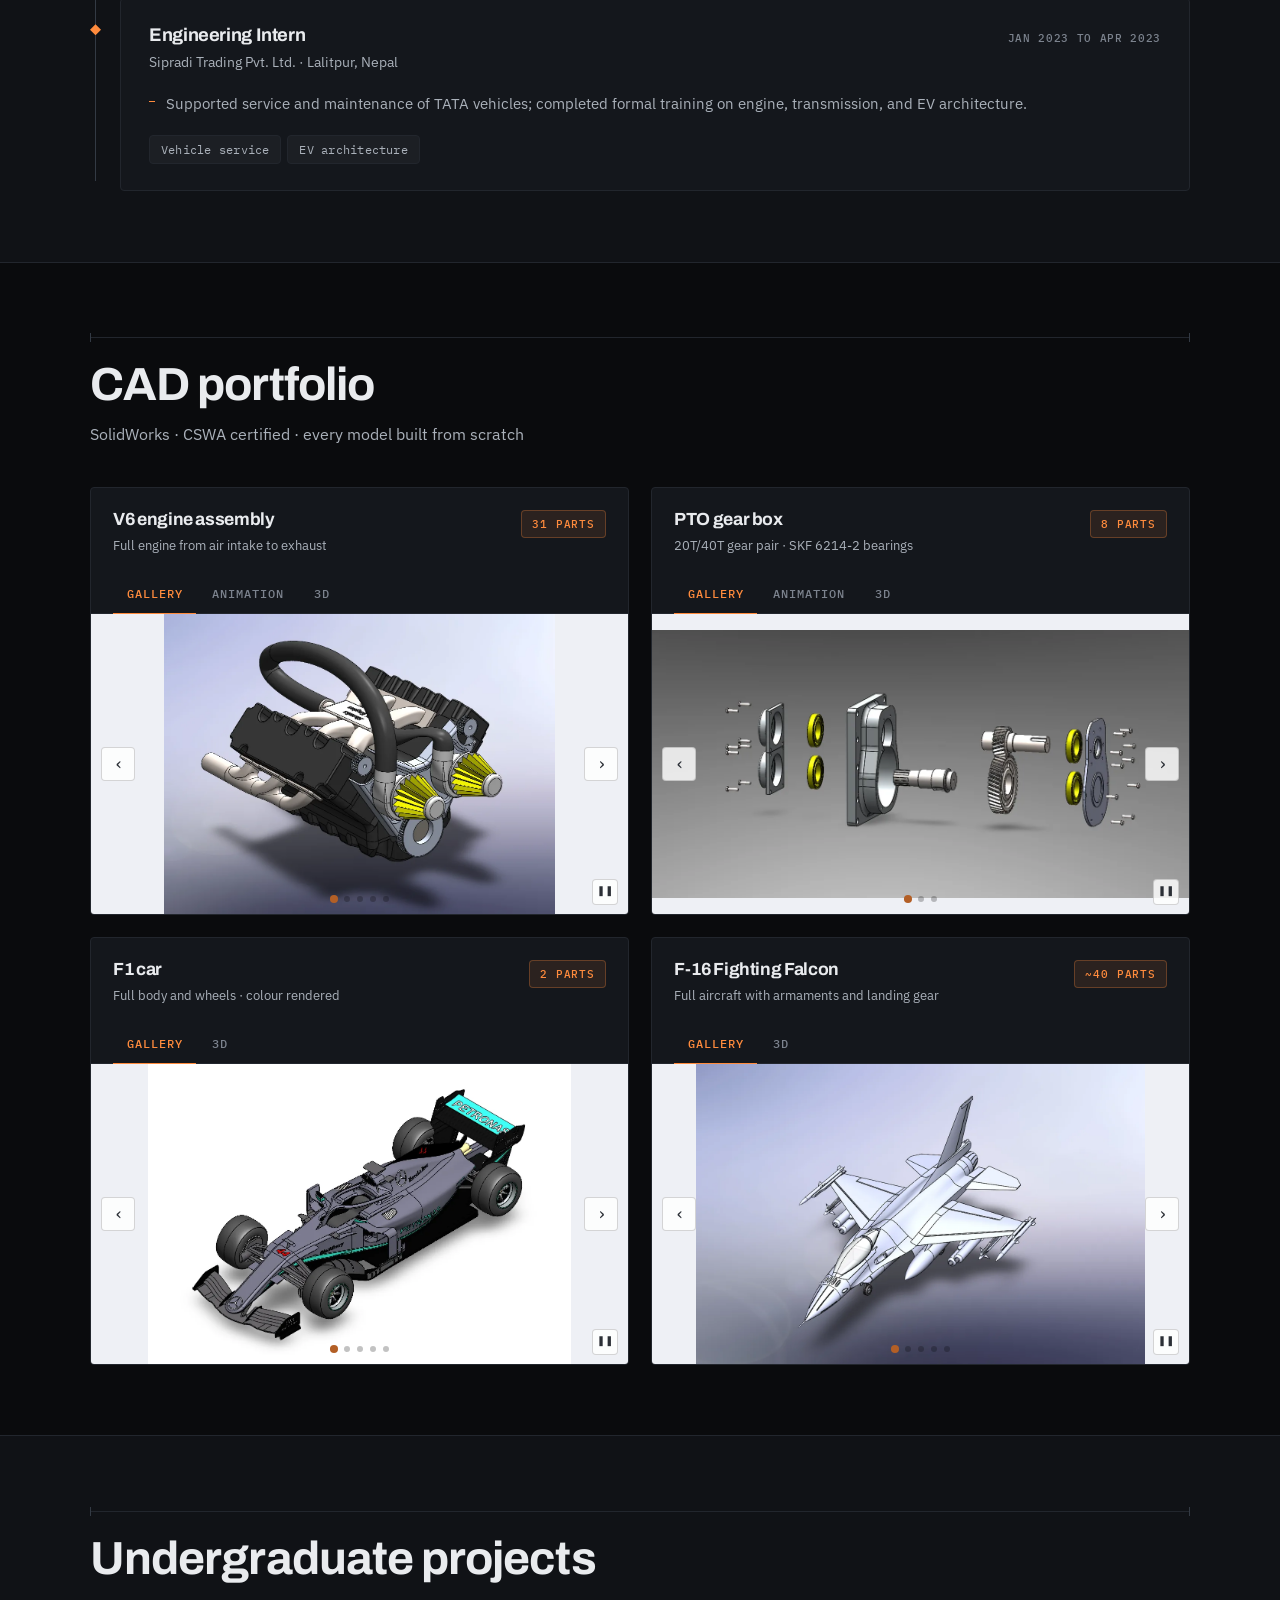
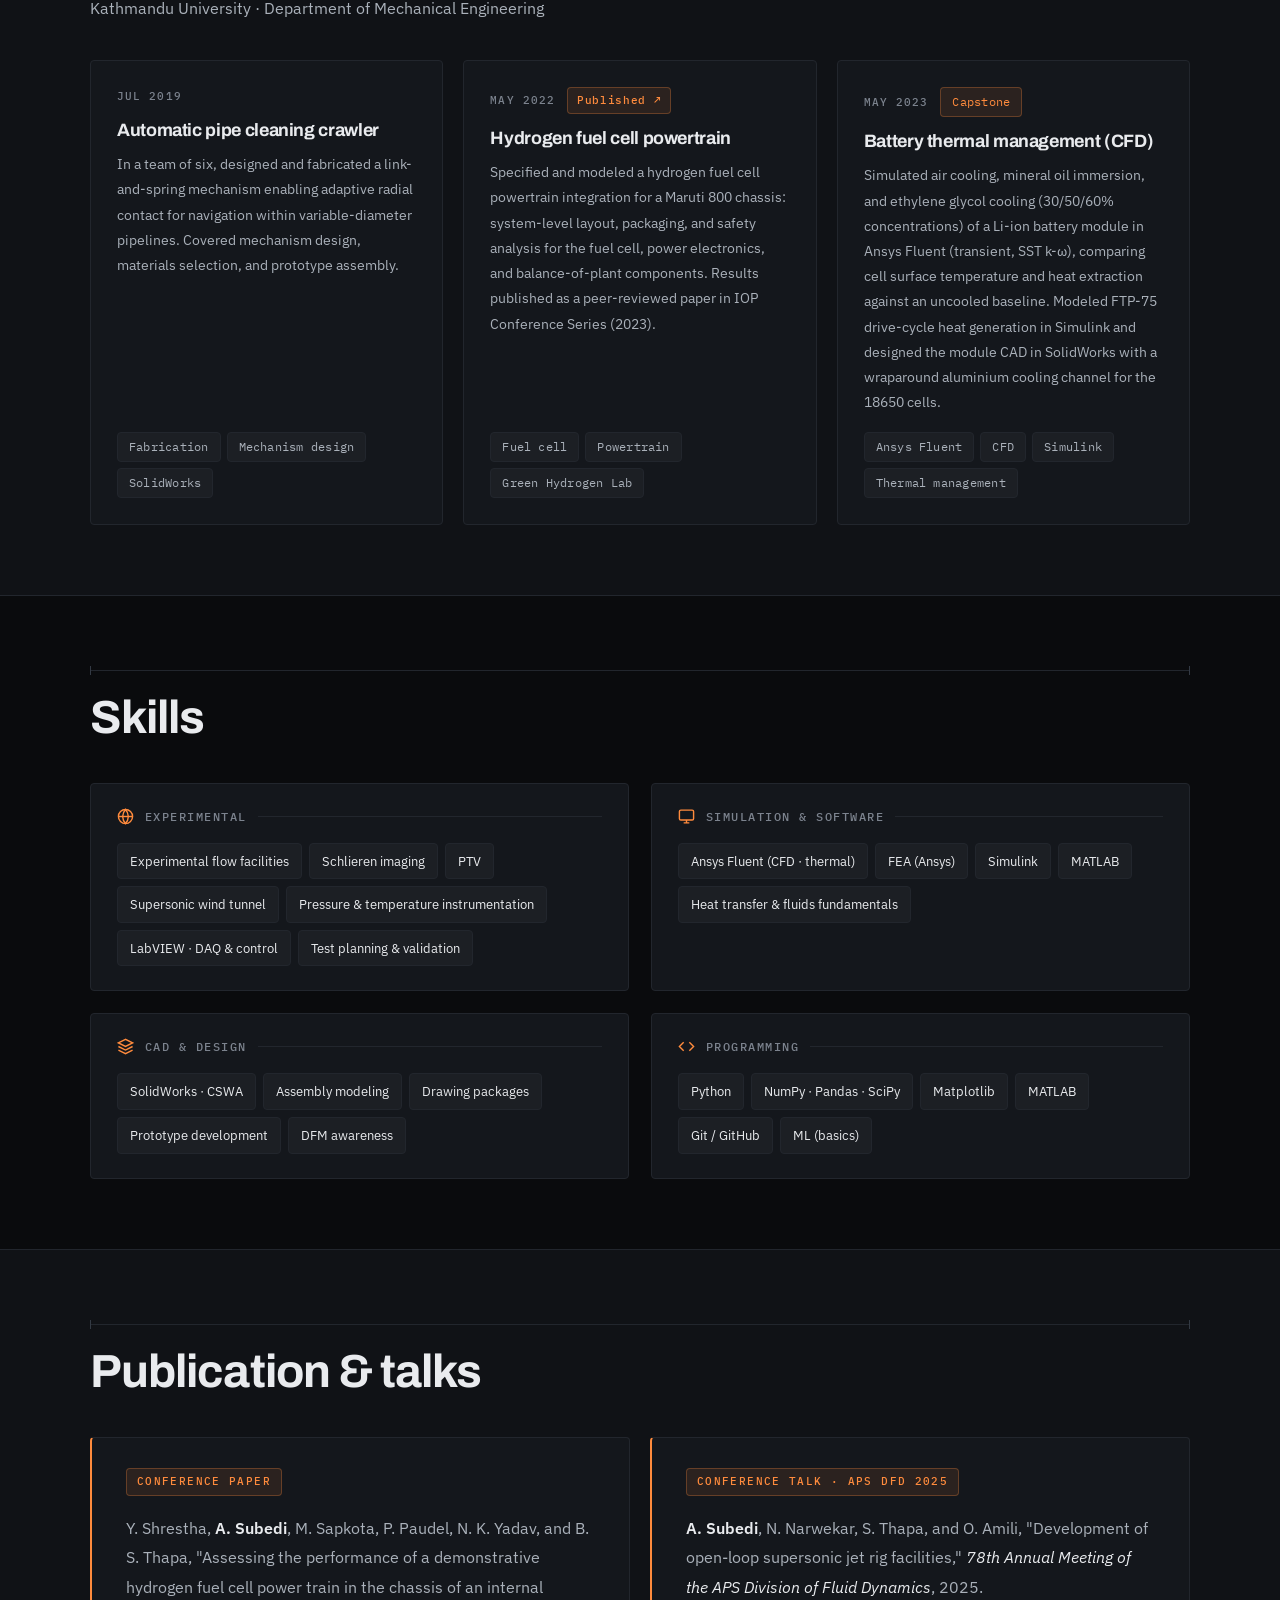
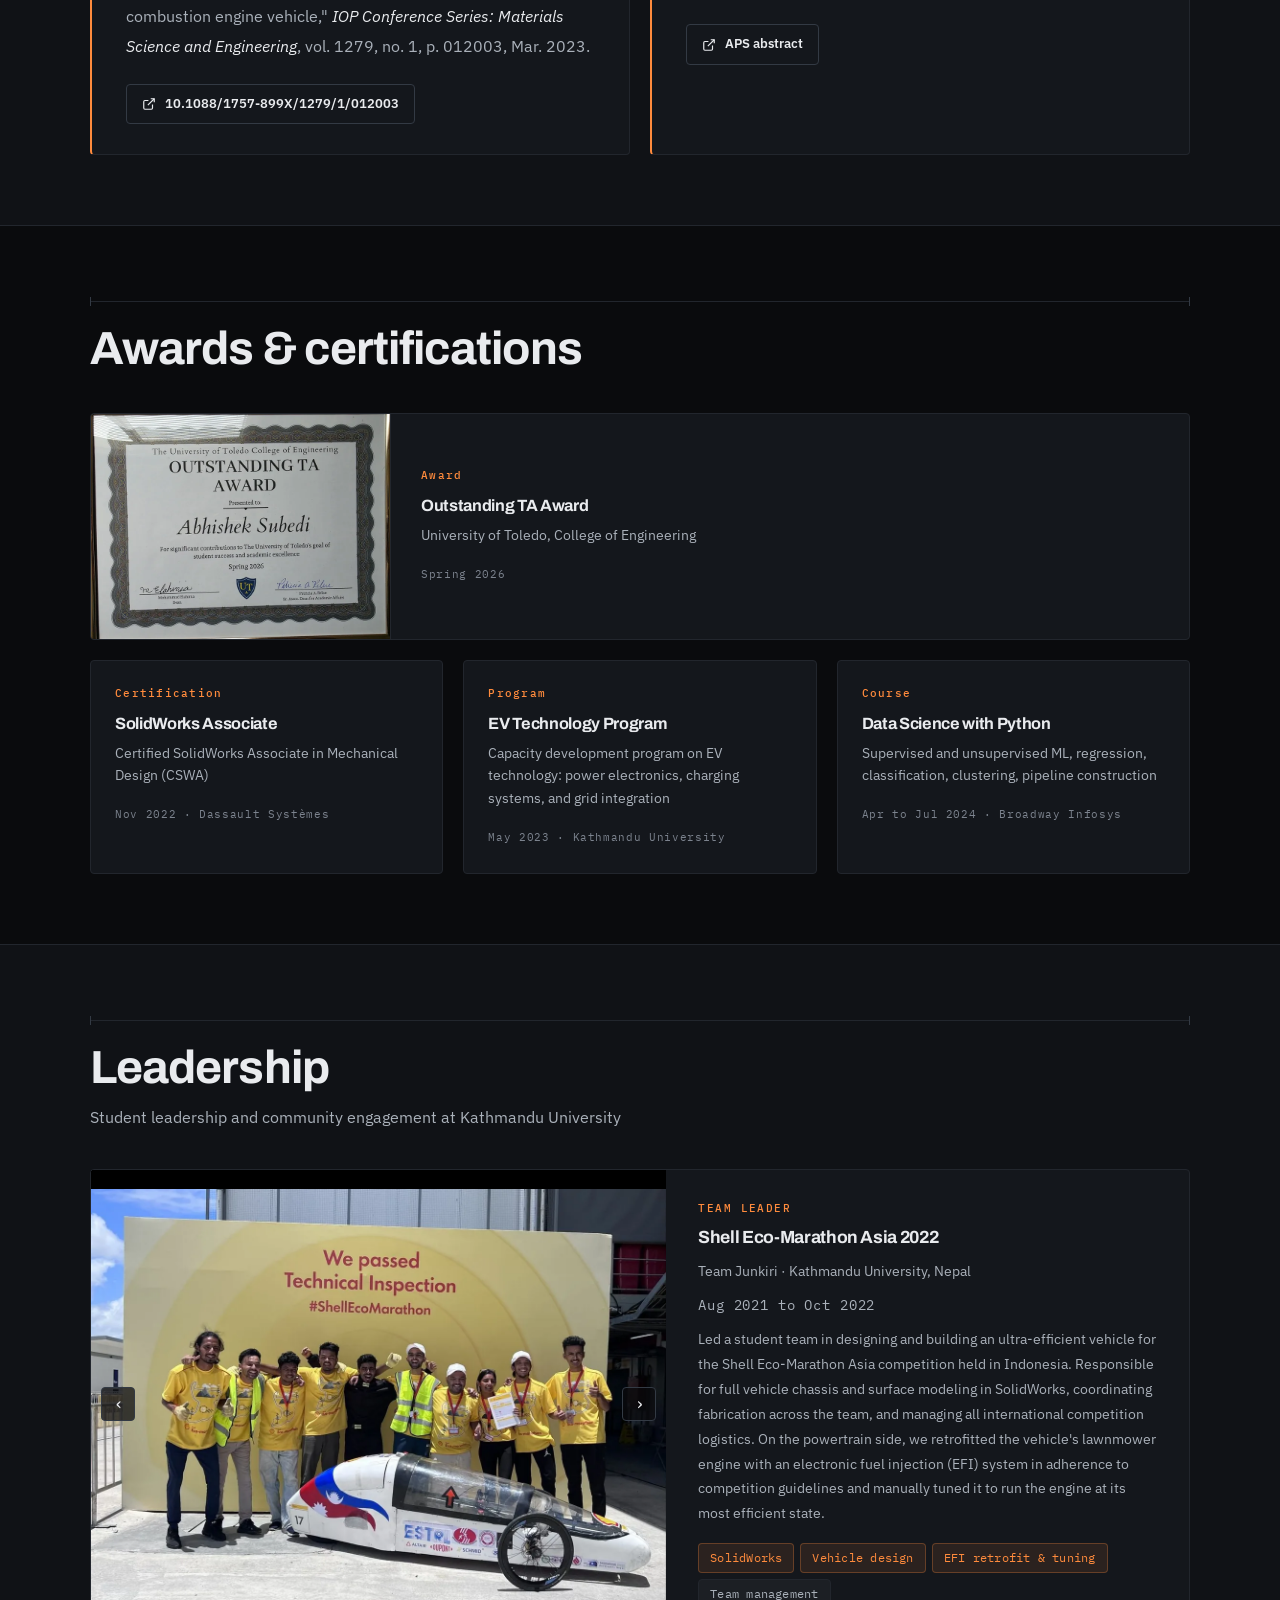
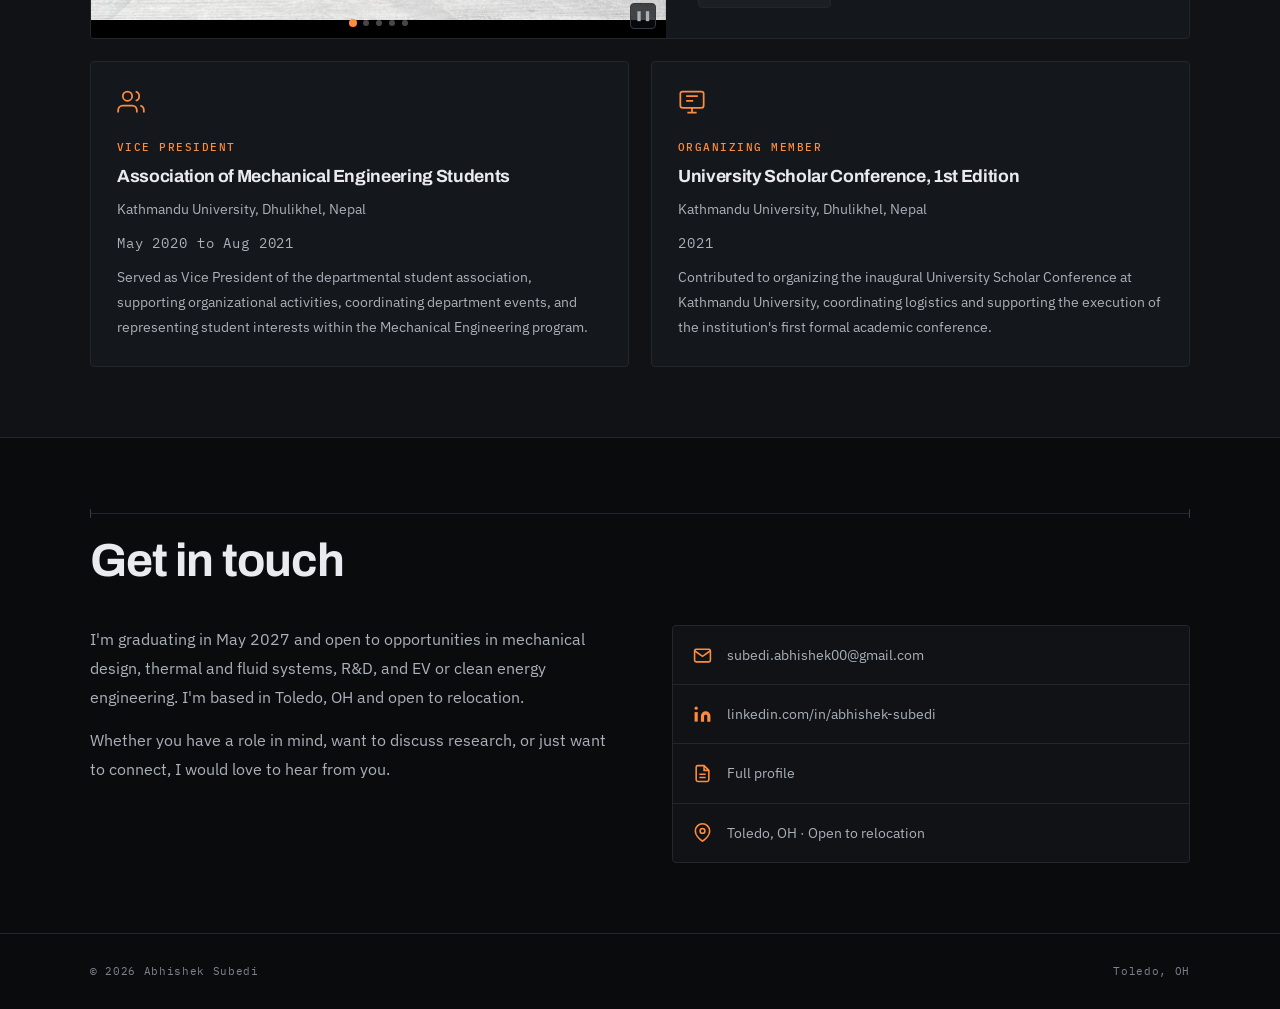
==== commit b57da4aa: "Update teaching labs and link the APS talk and video List the Applied Instrumentation and Measuremen" ====
--- a/index.html
+++ b/index.html
@@ -188,7 +188,7 @@
           <div class="stat-card"><dt class="stat-label">Nozzle exit</dt><dd class="stat-num">5.08 mm</dd></div>
         </dl>
 
-        <p class="research-note">Talk at the 78th Annual Meeting of the APS Division of Fluid Dynamics (2025) on the development of open-loop supersonic jet rig facilities. Poster at the MEANES 2026 Ted Keith Distinguished Event Poster Session. The high-speed footage also became <em>Riding the Shock Train</em>, a short film prepared for the APS Gallery of Fluid Motion 2026.</p>
+        <p class="research-note">Talk at the 78th Annual Meeting of the APS Division of Fluid Dynamics (2025) on the development of open-loop supersonic jet rig facilities. Poster at the MEANES 2026 Ted Keith Distinguished Event Poster Session. The high-speed footage also became <a href="https://gfm.aps.org/meetings/dfd-2026/6afe44dba7f805354fc2fde7" target="_blank" rel="noopener"><em>Riding the Shock Train</em></a>, a video by O. Amili, A. Subedi, and N. Narwekar in the APS Gallery of Fluid Motion 2026.</p>
         <div class="method-tags">
           <span class="tag tag-signal">Schlieren imaging</span>
           <span class="tag tag-signal">Particle tracking (PTV)</span>
@@ -282,9 +282,9 @@
           <div class="fold" data-fold="Show teaching roles">
             <p class="exp-type">Teaching</p>
             <ul class="exp-list">
-              <li><strong>Heat Transfer Laboratory:</strong> supervised conduction, convection, and heat exchanger experiments; reinforced theory and ensured safe equipment operation.</li>
-              <li><strong>Fluid Mechanics Laboratory:</strong> guided students through experimental setups, data acquisition, and analysis.</li>
-              <li><strong>Thermodynamics:</strong> assisted course instruction, held office hours, and supported grading.</li>
+              <li><strong>Applied Instrumentation and Measurement Lab:</strong> taught LabVIEW, static and dynamic sensor calibration, and data acquisition.</li>
+              <li><strong>Energy Lab (thermodynamics and heat transfer):</strong> supervised conduction, convection, and heat exchanger experiments; reinforced theory, ensured safe equipment operation, held office hours, and supported grading.</li>
+              <li><strong>Fluid Mechanics Lab:</strong> guided students through experimental setups, data acquisition, and analysis.</li>
             </ul>
           </div>
           <div class="exp-tags">
@@ -673,6 +673,10 @@
         "Development of open-loop supersonic jet rig facilities,"
         <em>78th Annual Meeting of the APS Division of Fluid Dynamics</em>, 2025.
       </p>
+      <a href="https://meetings-archive.aps.org/dfd/2025/z16/6/" class="btn btn-outline btn-sm" target="_blank" rel="noopener">
+        <svg width="14" height="14" viewBox="0 0 24 24" fill="none" stroke="currentColor" stroke-width="2" aria-hidden="true"><path d="M18 13v6a2 2 0 01-2 2H5a2 2 0 01-2-2V8a2 2 0 012-2h6"/><polyline points="15 3 21 3 21 9"/><line x1="10" y1="14" x2="21" y2="3"/></svg>
+        APS abstract
+      </a>
     </div>
     </div>
   </div>
--- a/css/styles.css
+++ b/css/styles.css
@@ -374,6 +374,7 @@
   color: var(--text-3); border-left: 1px solid var(--signal-dim);
   padding: 3px 0 3px 14px; margin: 22px 0 0;
 }
+.research-note a { color: var(--text); text-decoration: underline; text-underline-offset: 3px; }
 .method-tags { display: flex; flex-wrap: wrap; gap: 7px; margin-top: 24px; }
 
 /* headline results: the about stat-cards, four across, label above the number */
